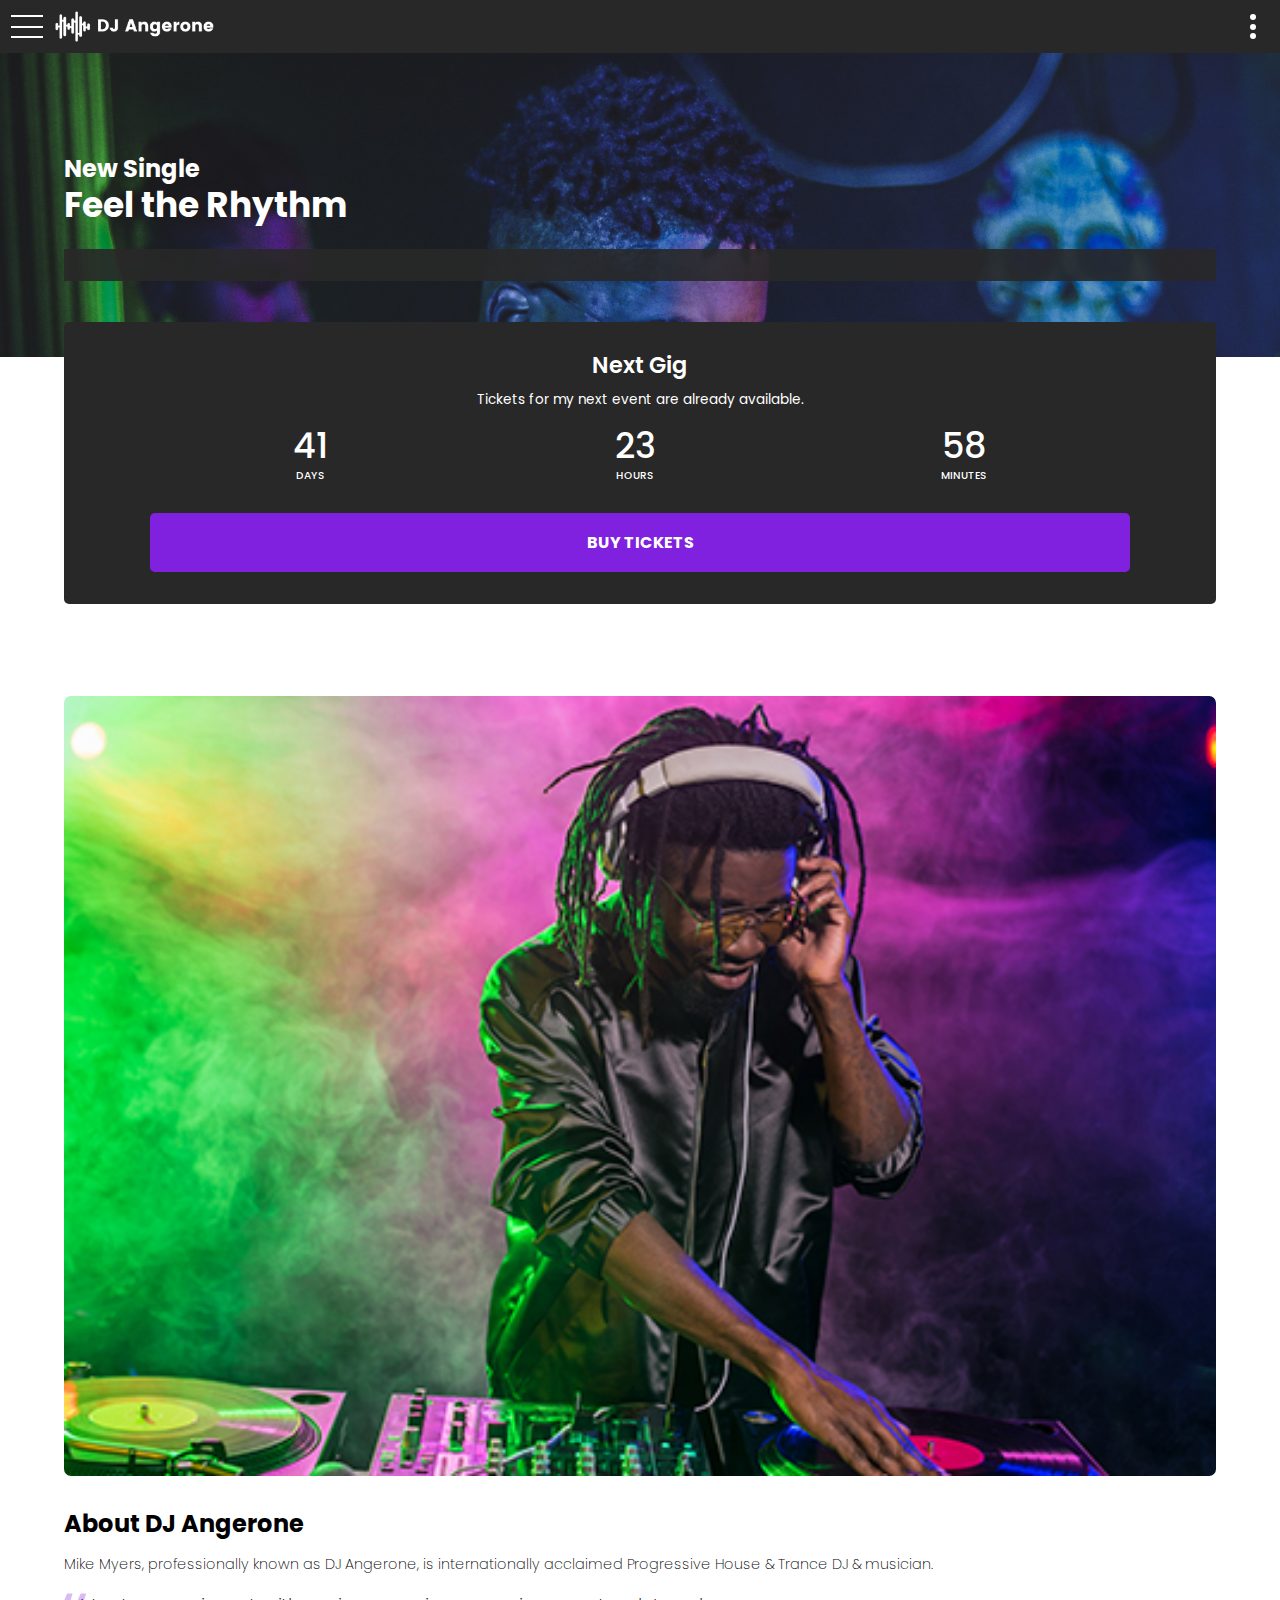
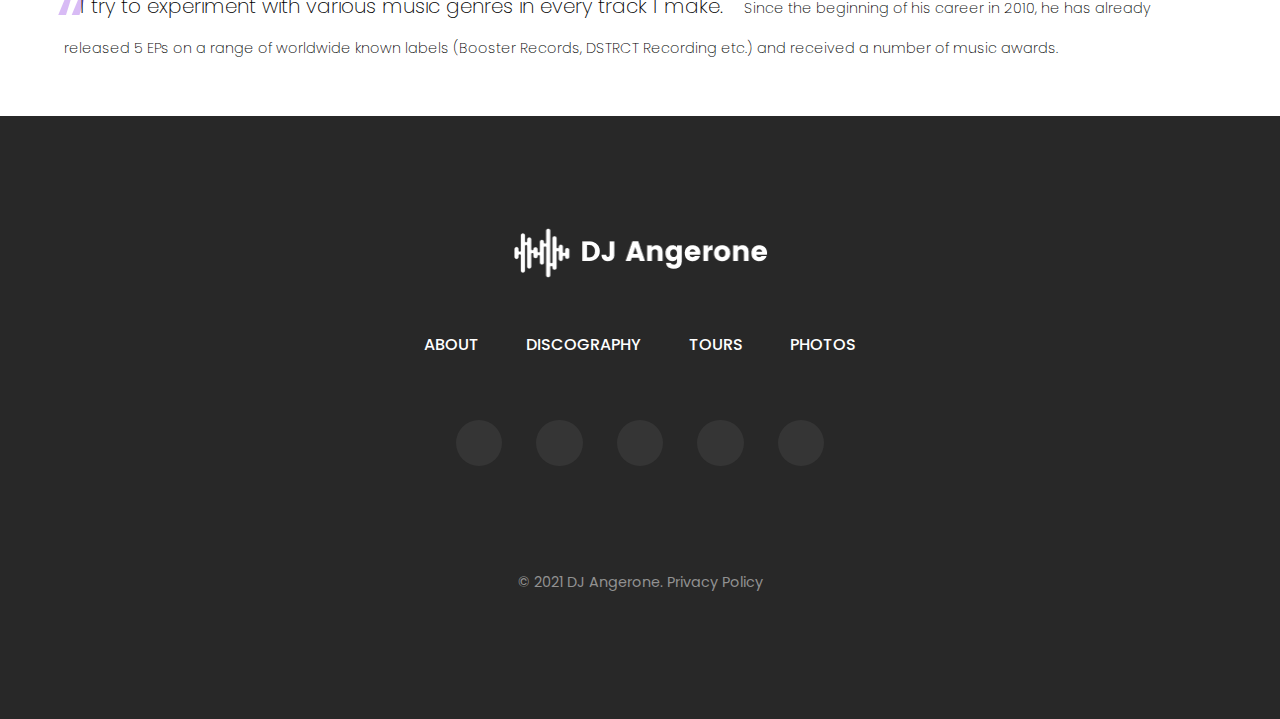
==== index.html @ fdb03f28 "index/_about-dj.scss mobile done" ====
<!DOCTYPE html>
<html lang="en">
    <head>
        <meta charset="UTF-8" />
        <meta http-equiv="X-UA-Compatible" content="IE=edge" />
        <meta name="viewport" content="width=device-width, initial-scale=1.0" />
        <link href="public/css/main.min.css" type="text/css" rel="stylesheet" />
        <script src="https://kit.fontawesome.com/278099ab94.js" crossorigin="anonymous"></script>
        <title>DJproject</title>
    </head>
    <body>
        <header class="header">
            <nav class="header__top-bar">
                <div class="header__top-bar__burger-menu">
                    <div class="header__top-bar__burger-menu__line"></div>
                    <div class="header__top-bar__burger-menu__line"></div>
                    <div class="header__top-bar__burger-menu__line"></div>
                </div>

                <img
                    class="header__top-bar__dj-angerone-logo"
                    src="public/img/logo.png"
                    alt="DJ Angerone logo"
                />

                <div class="header__top-bar__more-menu">
                    <div class="header__top-bar__more-menu__point"></div>
                    <div class="header__top-bar__more-menu__point"></div>
                    <div class="header__top-bar__more-menu__point"></div>
                </div>
            </nav>

            <section class="header__new-single">
                <div class="header__new-single__contents">
                    <h1 class="header__new-single__contents__heading">new single</h1>
                    <h2 class="header__new-single__contents__song-title">
                    <strong>Feel the Rhythm</strong>
                    </h2>
                    <div class="header__new-single__contents__audio-player"></div>
                </div>
            </section>
        </header>

        <main>
            <section class="next-gig">
                <div class="next-gig__dark-pannel">
                    <div class="next-gig__dark-pannel__contents">
                        <h2 class="next-gig__dark-pannel__contents__heading">
                            <strong>next gig</strong>
                        </h2>

                        <p class="next-gig__dark-pannel__contents__availability">
                            Tickets for my next event are already available.
                        </p>
    
                        <time class="next-gig__dark-pannel__contents__time" datetime="2022-01-07T20:00:00">
                            <div class="next-gig__dark-pannel__contents__time__element">
                                <output>41</output>
                                <p>days</p>
                            </div>
                            <div class="next-gig__dark-pannel__contents__time__element">
                                <output>23</output>
                                <p>hours</p>
                            </div>
                            <div class="next-gig__dark-pannel__contents__time__element">
                                <output>58</output>
                                <p>minutes</p>
                            </div>
                        </time>
    
                        <a class="next-gig__dark-pannel__contents__button" href="#">
                            <p>buy tickets</p>
                        </a>
                    </div>
                </div>
            </section>

            <section class="about-dj">
                <figure class="about-dj__figure">
                    <img src="public/img/home-dj.jpg" alt="DJ Angerone during a live set" />
                </figure>
                <div class="about-dj__text-content">
                    <h2 class="about-dj__text-content__heading">About DJ Angerone</h2>
                    <p class="about-dj__text-content__about">
                        Mike Myers, professionally known as DJ Angerone, is internationally
                        acclaimed Progressive House & Trance DJ & musician.
                        <q class="about-dj__text-content__about__dj-quote">
                            I try to experiment with various music genres in every track I make.
                        </q>
                        Since the beginning of his career in 2010, he has already released 5 EPs on
                        a range of worldwide known labels (Booster Records, DSTRCT Recording etc.)
                        and received a number of music awards.
                    </p>
                </div>
            </section>

            <section class="latest-releases">
                <header class="latest-releases__view-discography">
                    <h2 class="latest-releases__view-discography__heading">
                        Listen to the latest Releases by DJ Angerone
                    </h2>
                    <a class="latest-releases__view-discography__button" href="#"
                        ><p>view discography</p></a
                    >
                </header>

                <h2 class="latest-releases__heading">latest releases</h2>
                <p class="latest-releases__info">
                    Here are the most recent singles, EPs, and other releases that DJ Angerone has
                    worked on. You can stream and buy them on our website and a variety of digital
                    stores.
                </p>

                <ul class="lastest-releases__list">
                    <li class="lastest-releases__list__release">
                        <img
                            class="lastest-releases__list__release__cover"
                            src="public/img/dicography-album-cover-1.jpg"
                            alt="Intense cover"
                        />
                        <h3 class="lastest-releases__list__release__title">intense</h3>
                        <p class="lastest-releases__list__release__year">2019</p>
                    </li>
                    <li class="lastest-releases__list__release">
                        <img
                            class="lastest-releases__list__release__cover"
                            src="public/img/dicography-album-cover-2.jpg"
                            alt="My space cover"
                        />
                        <h3 class="lastest-releases__list__release__title">My Space</h3>
                        <p class="lastest-releases__list__release__year">2019</p>
                    </li>
                    <li class="lastest-releases__list__release">
                        <img
                            class="lastest-releases__list__release__cover"
                            src="public/img/dicography-album-cover-3.jpg"
                            alt="Trance year mix cover"
                        />
                        <h3 class="lastest-releases__list__release__title">Trance Year Mix</h3>
                        <p class="lastest-releases__list__release__year">2018</p>
                    </li>
                </ul>
            </section>

            <section class="join-fanbase">
                <figure class="join-fanbase__figure">
                    <img class="join-fanbase__figure__element" src="" alt="" />
                    <img class="join-fanbase__figure__element" src="" alt="" />
                    <img class="join-fanbase__figure__element" src="" alt="" />
                    <img class="join-fanbase__figure__element" src="" alt="" />
                    <img class="join-fanbase__figure__element" src="" alt="" />
                    <img class="join-fanbase__figure__element" src="" alt="" />
                </figure>
                <h2 class="join-fanbase__heading">Join the Fanbase</h2>
                <p class="join-fanbase__info">
                    Take your chance to join DJ Angerone's fan club to receive exclusive tracks,
                    free downloads, and other great offers.
                </p>

                <section class="join-fanbase__why-join">
                    <i class="icon"></i>
                    <h3 class="join-fanbase__why-join__heading"></h3>
                    <p class="join-fanbase__why-join__info"></p>
                </section>

                <section class="join-fanbase__why-join">
                    <i class="icon"></i>
                    <h3 class="join-fanbase__why-join__heading"></h3>
                    <p class="join-fanbase__why-join__info"></p>
                </section>

                <section class="join-fanbase__why-join">
                    <i class="icon"></i>
                    <h3 class="join-fanbase__why-join__heading"></h3>
                    <p class="join-fanbase__why-join__info"></p>
                </section>
            </section>

            <section class="tour-schedule">
                <h2 class="tour-schedule__heading">tour schedule</h2>
                <div class="tour-schedule__schedule">
                    <header class="tour-schedule__schedule__header">
                        <ul class="tour-schedule__schedule__header__months">
                            <li class="tour-schedule__schedule__header__months__month">march</li>
                            <li class="tour-schedule__schedule__header__months__month">april</li>
                            <li class="tour-schedule__schedule__header__months__month">may</li>
                        </ul>
                    </header>

                    <div>
                        <article class="tour-schedule__event">
                            <p class="tour-schedule__event__date">
                                <strong>march 13, 2021</strong>
                            </p>
                            <h3 class="tour-schedule__event__place">
                                encore beach club, las vegas
                            </h3>
                            <a href="" class="tour-schedule__event__buy"> buy tickets >> </a>
                        </article>

                        <article class="tour-schedule__event">
                            <p class="tour-schedule__event__date">
                                <strong>march 21, 2019</strong>
                            </p>
                            <h3 class="tour-schedule__event__place">
                                soundscape weekender festival, coventry
                            </h3>
                            <a href="" class="tour-schedule__event__buy"> buy tickets >> </a>
                        </article>

                        <article class="tour-schedule__event">
                            <p class="tour-schedule__event__date">
                                <strong>march 25, 2019</strong>
                            </p>
                            <h3 class="tour-schedule__event__place">
                                barcelona beach festival barcelona
                            </h3>
                            <a href="" class="tour-schedule__event__buy"> buy tickets >> </a>
                        </article>

                        <article class="tour-schedule__event">
                            <p class="tour-schedule__event__date">
                                <strong>march 29, 2019</strong>
                            </p>
                            <h3 class="tour-schedule__event__place">barclaycard arena hamburg</h3>
                            <a href="" class="tour-schedule__event__buy"> buy tickets >></a>
                        </article>
                    </div>
                </div>
            </section>

            <section class="partners-sponsors">
                <h2 class="partners-sponsors__heading">partners & sponsors</h2>

                <ul class="partners-sponsors__partners-list">
                    <li class="partners-sponsors__partners-list__partner"></li>
                    <li class="partners-sponsors__partners-list__partner"></li>
                    <li class="partners-sponsors__partners-list__partner"></li>
                    <li class="partners-sponsors__partners-list__partner"></li>
                </ul>

                <ul class="partners-sponsors__slider">
                    <li class="partners-sponsors__slider__element"></li>
                    <li class="partners-sponsors__slider__element"></li>
                    <li class="partners-sponsors__slider__element"></li>
                    <li class="partners-sponsors__slider__element"></li>
                </ul>
            </section>

            <section class="tickets-desk">
                <h2 class="tickets-desk__heading">tickets</h2>

                <ul class="tickets-desk__tickets-list">
                    <li class="tickets-desk__tickets-list__ticket">
                        <h3 class="tickets-desk__tickets-list__ticket__heading"></h3>
                        <p class="tickets-desk__tickets-list__ticket__price">
                            <strong>50</strong>
                        </p>

                        <ul class="tickets-desk__tickets-list__ticket__details">
                            <li class="tickets-desk__tickets-list__ticket__details__detail">
                                1 event
                            </li>
                            <li class="tickets-desk__tickets-list__ticket__details__detail">
                                basic access
                            </li>
                            <li class="tickets-desk__tickets-list__ticket__details__detail">
                                club events only
                            </li>
                            <li class="tickets-desk__tickets-list__ticket__details__detail">
                                free snacks
                            </li>
                        </ul>

                        <a class="tickets-desk__tickets-list__ticket__buy-button">
                            <p>buy now</p>
                        </a>
                    </li>

                    <li class="tickets-desk__tickets-list__ticket">
                        <h3 class="tickets-desk__tickets-list__ticket__heading"></h3>
                        <p class="tickets-desk__tickets-list__ticket__price">
                            <strong>50</strong>
                        </p>

                        <ul class="tickets-desk__tickets-list__ticket__details">
                            <li class="tickets-desk__tickets-list__ticket__details__detail">
                                1 event
                            </li>
                            <li class="tickets-desk__tickets-list__ticket__details__detail">
                                basic access
                            </li>
                            <li class="tickets-desk__tickets-list__ticket__details__detail">
                                club events only
                            </li>
                            <li class="tickets-desk__tickets-list__ticket__details__detail">
                                free snacks
                            </li>
                        </ul>

                        <a class="tickets-desk__tickets-list__ticket__buy-button">
                            <p>buy now</p>
                        </a>
                    </li>

                    <li class="tickets-desk__tickets-list__ticket">
                        <h3 class="tickets-desk__tickets-list__ticket__heading"></h3>
                        <p class="tickets-desk__tickets-list__ticket__price">
                            <strong>50</strong>
                        </p>

                        <ul class="tickets-desk__tickets-list__ticket__details">
                            <li class="tickets-desk__tickets-list__ticket__details__detail">
                                1 event
                            </li>
                            <li class="tickets-desk__tickets-list__ticket__details__detail">
                                basic access
                            </li>
                            <li class="tickets-desk__tickets-list__ticket__details__detail">
                                club events only
                            </li>
                            <li class="tickets-desk__tickets-list__ticket__details__detail">
                                free snacks
                            </li>
                        </ul>

                        <a class="tickets-desk__tickets-list__ticket__buy-button">
                            <p>buy now</p>
                        </a>
                    </li>
                </ul>

                <ul class="tickets-desk__slider">
                    <li class="tickets-desk__slider__element"></li>
                    <li class="tickets-desk__slider__element"></li>
                    <li class="tickets-desk__slider__element"></li>
                    <li class="tickets-desk__slider__element"></li>
                </ul>

                <div class="tickets-desk__gallery">
                    <img class="tickets-desk__gallery__img" src="" alt="">
                    <img class="tickets-desk__gallery__img" src="" alt="">
                    <img class="tickets-desk__gallery__img" src="" alt="">
                    <img class="tickets-desk__gallery__img" src="" alt="">
                    <img class="tickets-desk__gallery__img" src="" alt="">
                </div>
            </section>
        </main>

        <footer class="footer">
                <img
                    class="footer__dj-angerone-logo"
                    src="public/img/logo.png"
                    alt="DJ Angerone logo"
                />

                <nav class="footer__navlinks">
                    <ul class="footer__navlinks__links-list">
                        <li class="footer__navlinks__links-list__element">
                            <a class="footer__navlinks__links-list__element__link" href="#">about</a>
                        </li>
                        <li class="footer__navlinks__links-list__element">
                            <a class="footer__navlinks__links-list__element__link" href="#">discography</a>
                        </li>
                        <li class="footer__navlinks__links-list__element">
                            <a class="footer__navlinks__links-list__element__link" href="#">tours</a>
                        </li>
                        <li class="footer__navlinks__links-list__element">
                            <a class="footer__navlinks__links-list__element__link" href="#">photos</a>
                        </li>
                    </ul>
                </nav>

                <ul class="footer__social-networks">
                    <li class="footer__social-networks__button">
                        <a class="footer__social-networks__button__link" href="#">
                            <i class="fab fa-facebook-f"></i>
                        </a>
                    </li>
                    <li class="footer__social-networks__button">
                        <a class="footer__social-networks__button__link" href="#">
                            <i class="fab fa-instagram"></i>
                        </a>
                    </li>
                    <li class="footer__social-networks__button">
                        <a class="footer__social-networks__button__link" href="#">
                            <i class="fab fa-twitter"></i>
                        </a>
                    </li>
                    <li class="footer__social-networks__button">
                        <a class="footer__social-networks__button__link" href="#">
                            <i class="fab fa-youtube"></i>
                        </a>
                    </li>
                    <li class="footer__social-networks__button">
                        <a class="footer__social-networks__button__link" href="#">
                            <i class="fab fa-pinterest-p"></i>
                        </a>
                    </li>
                </ul>

                <p class="footer__attribution">© 2021 DJ Angerone. Privacy Policy</p>
        </footer>
    </body>
</html>
---- public/css/main.min.css ----
@import url("https://fonts.googleapis.com/css2?family=Poppins:wght@100;200;300;400;500;600;700;800;900&display=swap");html,body,div,span,applet,object,iframe,h1,h2,h3,h4,h5,h6,p,blockquote,pre,a,abbr,acronym,address,big,cite,code,del,dfn,em,img,ins,kbd,q,s,samp,small,strike,strong,sub,sup,tt,var,b,u,i,center,dl,dt,dd,ol,ul,li,fieldset,form,label,legend,table,caption,tbody,tfoot,thead,tr,th,td,article,aside,canvas,details,embed,figure,figcaption,footer,header,hgroup,menu,nav,output,ruby,section,summary,time,mark,audio,video{margin:0;padding:0;border:0;font-size:100%;font:inherit;vertical-align:baseline}article,aside,details,figcaption,figure,footer,header,hgroup,menu,nav,section{display:block}body{line-height:1}ol,ul{list-style:none}blockquote,q{quotes:none}blockquote:before,blockquote:after,q:before,q:after{content:'';content:none}table{border-collapse:collapse;border-spacing:0}a{text-decoration:none}a:visited,a:active{color:black}time,a{display:inline-block}html{font-size:16px}html body{font-family:"Poppins",sans-serif}.hidden{position:absolute !important;top:-9999px !important;left:-9999px !important}.header__top-bar{background-color:#282828;display:-webkit-box;display:-ms-flexbox;display:flex;padding:0.7rem 1.5rem 0.7rem 0.7rem}.header__top-bar__burger-menu{width:2rem;display:-webkit-box;display:-ms-flexbox;display:flex;-webkit-box-orient:vertical;-webkit-box-direction:normal;-ms-flex-direction:column;flex-direction:column}.header__top-bar__burger-menu__line{background-color:#fff;height:2px;margin:auto 0}.header__top-bar__dj-angerone-logo{width:10rem;margin-left:0.7rem}.header__top-bar__more-menu{display:-webkit-box;display:-ms-flexbox;display:flex;-webkit-box-orient:vertical;-webkit-box-direction:normal;-ms-flex-direction:column;flex-direction:column;-webkit-box-pack:space-evenly;-ms-flex-pack:space-evenly;justify-content:space-evenly;margin-left:auto}.header__top-bar__more-menu__point{border-radius:50%;background-color:#fff;width:0.37rem;height:0.37rem}.footer{background-color:#282828;display:-webkit-box;display:-ms-flexbox;display:flex;-webkit-box-orient:vertical;-webkit-box-direction:normal;-ms-flex-direction:column;flex-direction:column;padding:4rem 0}.footer__dj-angerone-logo{margin:0 auto;width:16rem;padding-bottom:1.8rem}.footer__navlinks{margin:0 auto;padding-bottom:1.6rem}.footer__navlinks__links-list__element{text-align:center;text-transform:uppercase;font-weight:500;padding-bottom:1.1rem}.footer__navlinks__links-list__element__link{color:#fff}.footer__navlinks__links-list__element__link:visited,.footer__navlinks__links-list__element__link:active{color:#fff}.footer__social-networks{display:-webkit-box;display:-ms-flexbox;display:flex;width:18rem;-webkit-box-pack:justify;-ms-flex-pack:justify;justify-content:space-between;margin:0 auto;padding-bottom:2.8rem}.footer__social-networks__button__link{height:1.5rem;width:1.5rem;border-radius:50%;background-color:#353535;padding:0.7rem;display:-webkit-box;display:-ms-flexbox;display:flex}.footer__social-networks__button__link .fab{margin:auto;font-size:1.35rem;color:#fff}.footer__attribution{margin:0 auto;color:#919191;font-size:0.9rem}@media all and (min-width: 768px){.footer__dj-angerone-logo{padding-bottom:2.3rem}.footer__navlinks__links-list{display:-webkit-box;display:-ms-flexbox;display:flex;-webkit-box-pack:justify;-ms-flex-pack:justify;justify-content:space-between;width:27rem}.footer__navlinks__links-list__element{padding-bottom:0.7rem}.footer__social-networks{width:20rem}}@media all and (min-width: 1024px){.footer{padding:7rem 0 8.1rem 0}.footer__dj-angerone-logo{padding-bottom:3.7rem}.footer__navlinks{padding-bottom:3.5rem}.footer__social-networks{padding-bottom:6.8rem;width:23rem}}.header__new-single{background-image:url("../img/homapage-banner-img.jpg");background-size:cover;height:19rem;display:-webkit-box;display:-ms-flexbox;display:flex;-webkit-box-orient:vertical;-webkit-box-direction:normal;-ms-flex-direction:column;flex-direction:column}.header__new-single__contents{margin:auto;display:-webkit-box;display:-ms-flexbox;display:flex;-webkit-box-orient:vertical;-webkit-box-direction:normal;-ms-flex-direction:column;flex-direction:column;width:90%;height:50%}.header__new-single__contents__heading,.header__new-single__contents__song-title{color:#fff}.header__new-single__contents__heading{text-transform:capitalize;font-size:1.5rem;font-weight:700;padding-top:1.75rem}.header__new-single__contents__song-title{font-size:2.15rem;font-weight:700;line-height:2.6rem;padding-top:0.25rem}.header__new-single__contents__audio-player{width:100%;height:2rem;background-color:#282828;opacity:0.9;margin-top:auto}.next-gig{display:-webkit-box;display:-ms-flexbox;display:flex}.next-gig__dark-pannel{margin:auto;background-color:#282828;width:90%;border-radius:5px;position:relative;top:-2.2rem;padding:2rem 0}.next-gig__dark-pannel__contents{margin:auto;width:85%;color:#fff;text-align:center}.next-gig__dark-pannel__contents__heading{font-size:1.4rem;font-weight:600;text-transform:capitalize;padding-bottom:0.75rem}.next-gig__dark-pannel__contents__availability{font-size:0.85rem;line-height:1.5rem;padding-bottom:0.95rem}.next-gig__dark-pannel__contents__time{display:-webkit-box;display:-ms-flexbox;display:flex;-ms-flex-pack:distribute;justify-content:space-around;padding-bottom:2rem}.next-gig__dark-pannel__contents__time__element{font-weight:500}.next-gig__dark-pannel__contents__time__element output{font-size:2.2rem}.next-gig__dark-pannel__contents__time__element p{text-transform:uppercase;font-size:0.65rem;padding-top:0.5rem}.next-gig__dark-pannel__contents__button{background-color:#8121e0;border-radius:5px;width:100%;height:3.7rem;display:-webkit-box;display:-ms-flexbox;display:flex}.next-gig__dark-pannel__contents__button p{margin:auto;font-weight:700;color:#fff;text-transform:uppercase}.about-dj{display:-webkit-box;display:-ms-flexbox;display:flex;-ms-flex-wrap:wrap;flex-wrap:wrap;padding:3.5rem 0}.about-dj__figure,.about-dj__text-content{margin:auto;width:90%}.about-dj__figure img{height:100%;width:100%;border-radius:7px}.about-dj__text-content__heading{font-size:1.5rem;font-weight:700;padding:2.1rem 0 1rem 0}.about-dj__text-content__about{font-size:0.9rem;font-weight:200;line-height:1.5rem}.about-dj__text-content__about__dj-quote{display:inline-block;padding:1rem;font-size:1.25rem;position:relative;line-height:1.75rem}.about-dj__text-content__about__dj-quote::before{position:absolute;content:'"';color:#8121e0;opacity:0.3;font-size:7rem;font-weight:300;top:-1.55rem;left:0.47rem;-webkit-transform:rotate(180deg) skewX(160deg);transform:rotate(180deg) skewX(160deg);z-index:-1}.latest-releases,.join-fanbase,.tour-schedule,.tickets-desk,.partners-sponsors{display:none}.globalMain{margin:0px auto;width:1441px;border:5px solid blue}.globalMain .main__sectDJ{margin:20px auto;width:65%;display:-ms-grid;display:grid;-ms-grid-columns:(1fr)[2];grid-template-columns:repeat(2, 1fr);-webkit-column-gap:55px;column-gap:55px}.globalMain .main__sectDJ__div{width:100%}.globalMain .main__sectDJ .about__h1{font-weight:bolder;font-size:20px;padding-bottom:20px}.globalMain .main__sectDJ__TextSignaturButton{text-align:left}.globalMain .main__sectDJ__TextSignaturButton__hr{width:118px}.globalMain .main__sectDJ__TextSignaturButton__list-reseausociaux,.globalMain .main__sectDJ__TextSignaturButton__list-mailgsm{display:inline-block;padding-right:20px;padding-top:20px}.globalMain .main__sectDJ__TextSignaturButton__list-reseausociaux{display:inline-block;padding-right:30px;padding-top:20px;padding-bottom:20px}.globalMain .main__sectDJ__TextSignaturButton__paragraph{padding-bottom:20px;color:#444444;text-align:justify}.globalMain .main__sectDJ__TextSignaturButton__FigSignature{text-align:right;padding:20px}.globalMain .main__sectDJ__TextSignaturButton__GetInTouch{width:130px;height:50px;text-align:center;background-color:#8121e0;border-radius:5px}.globalMain .main__sectDJ__TextSignaturButton__GetInTouch p{padding-top:18px;font-size:15px;color:white;font-weight:bold}.globalMain .main__DiscoverMusic{margin:0px auto;border:5px solid greenyellow;height:500px}.globalMain .main__DiscoverMusic .main__containerGrid{display:-ms-grid;display:grid;-ms-grid-columns:(1fr)[3];grid-template-columns:repeat(3, 1fr);-webkit-column-gap:20px;column-gap:20px}.globalMain .main__DiscoverMusic__containerGrid__allDiv{width:50%;border:red;background-color:red}body .gallery{padding:55px 0;display:-ms-grid;display:grid;-ms-grid-columns:1fr;grid-template-columns:1fr;-ms-grid-rows:(1fr)[12];grid-template-rows:repeat(12, 1fr);gap:30px}body .gallery-element{width:100%;aspect-ratio:1/1;-o-object-fit:cover;object-fit:cover}@media (min-width: 768px) and (max-width: 1024px){body .gallery{padding:80px 0;-ms-grid-columns:(1fr)[3];grid-template-columns:repeat(3, 1fr);-ms-grid-rows:(1fr)[4];grid-template-rows:repeat(4, 1fr)}}@media (min-width: 1025px){body .gallery{padding:150px 0;-ms-grid-columns:(1fr)[4];grid-template-columns:repeat(4, 1fr);-ms-grid-rows:(1fr)[3];grid-template-rows:repeat(3, 1fr)}}body .discography__album__grid__container{padding:40px 0 45px;display:-ms-grid;display:grid;-ms-grid-columns:1fr;grid-template-columns:1fr;-ms-grid-rows:(1fr)[6];grid-template-rows:repeat(6, 1fr);row-gap:5px}body .discography__album__grid__container .discography__album__container{text-align:center;padding:15px}body .discography__album__grid__container .discography__album__cover{width:100%;aspect-ratio:1/1;-o-object-fit:cover;object-fit:cover}body .discography__album__grid__container .discography__album__heading{font-size:1.25em;margin:24px auto 1em}body .discography__album__grid__container .discography__album__release-year{color:#444;font-weight:200;letter-spacing:0.06em}@media (min-width: 768px) and (max-width: 1024px){body .discography__album__grid__container{padding:55px 25px 60px;-ms-grid-columns:(1fr)[2];grid-template-columns:repeat(2, 1fr);-ms-grid-rows:(1fr)[3];grid-template-rows:repeat(3, 1fr)}}@media (min-width: 1025px) and (max-width: 1270px){body .discography__album__grid__container{-ms-grid-columns:(1fr)[3];grid-template-columns:repeat(3, 1fr);-ms-grid-rows:(1fr)[2];grid-template-rows:repeat(2, 1fr)}}@media (min-width: 1270px){body .discography__album__grid__container{width:1270px;margin:auto;-ms-grid-columns:(1fr)[3];grid-template-columns:repeat(3, 1fr);-ms-grid-rows:(1fr)[2];grid-template-rows:repeat(2, 1fr)}}
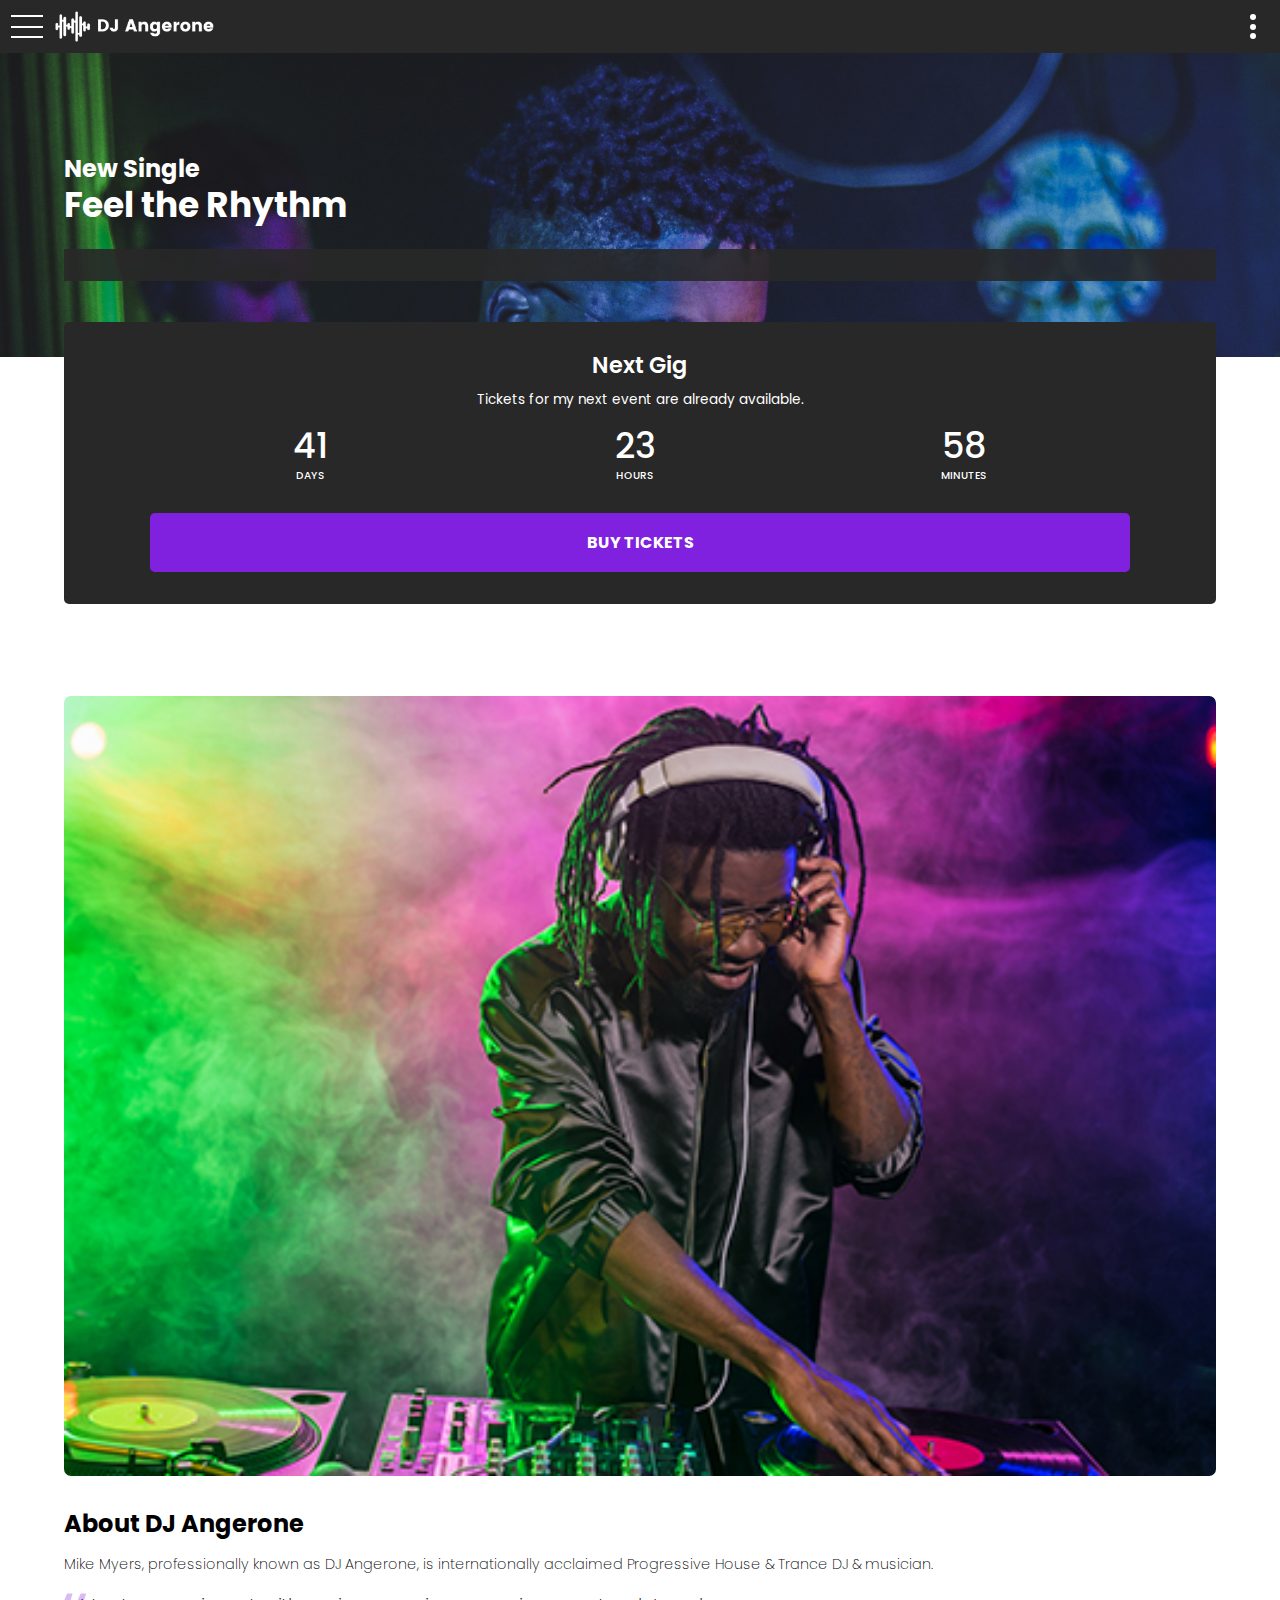
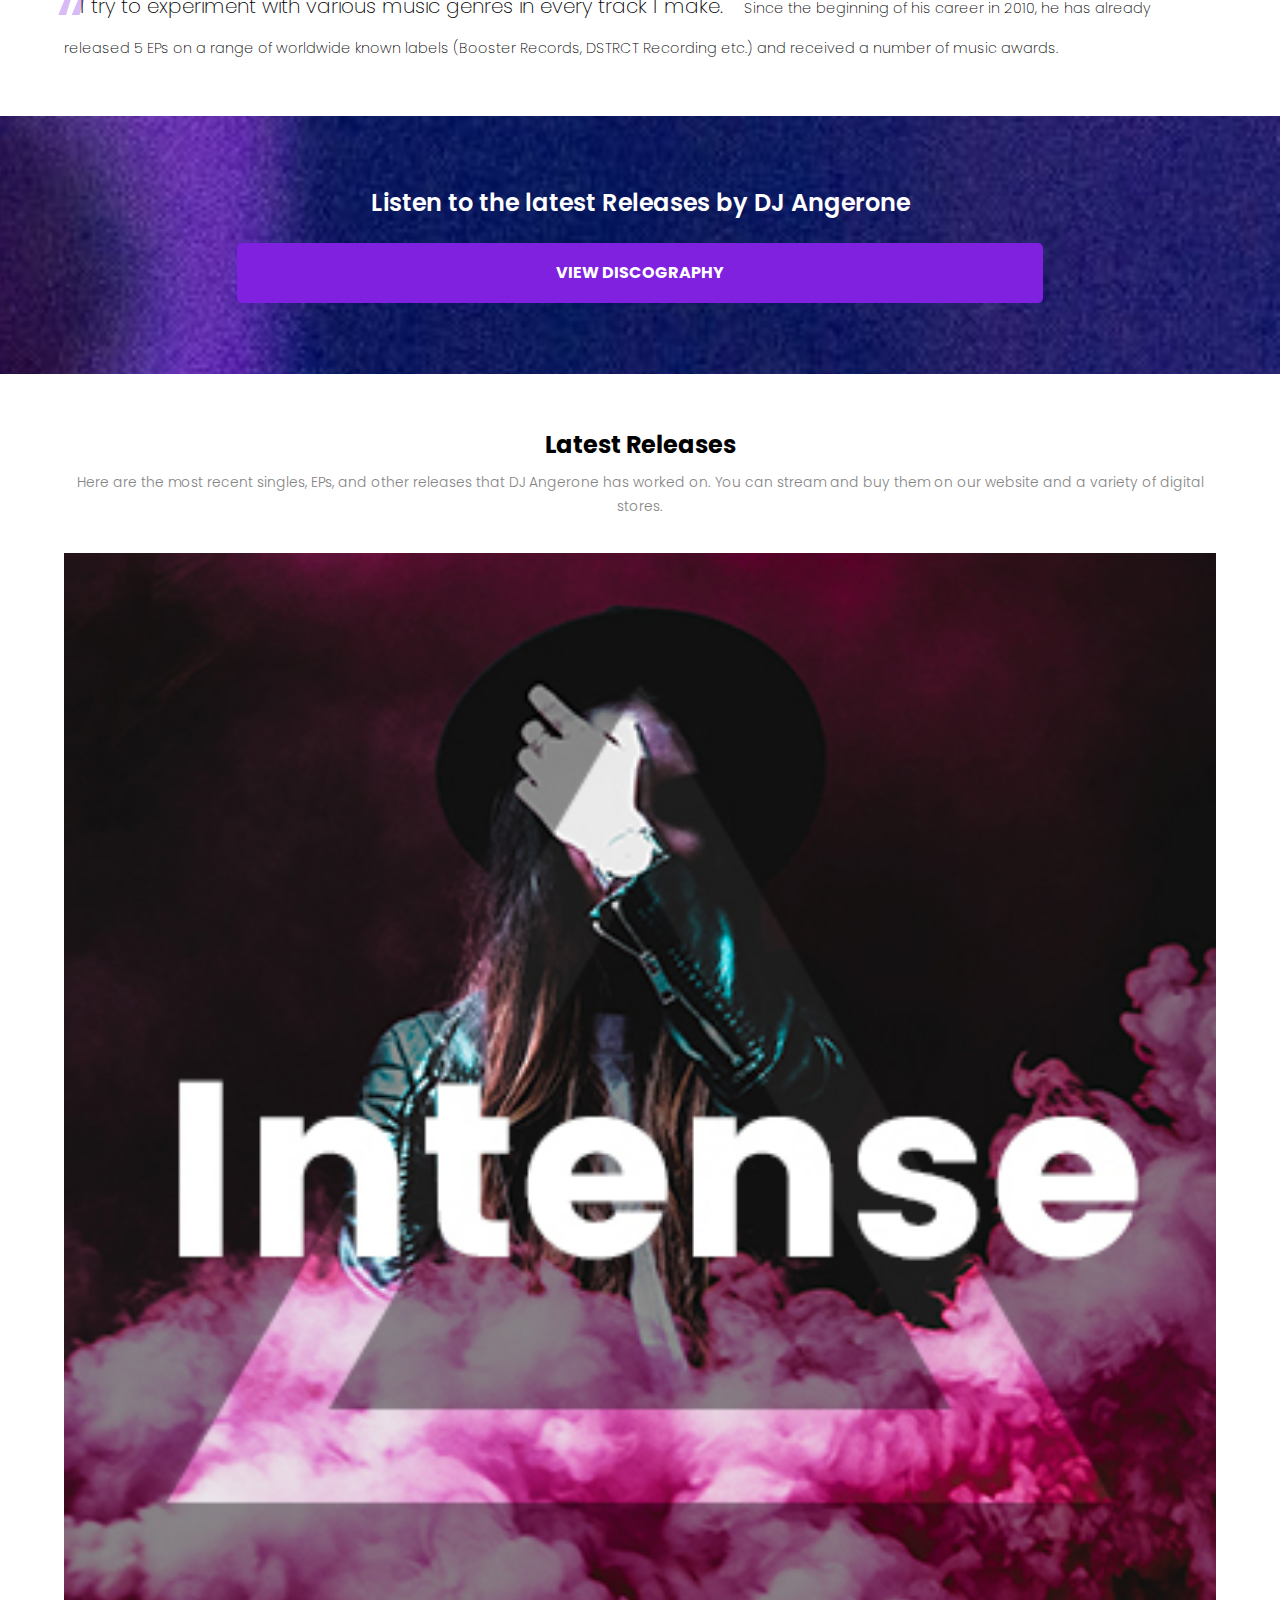
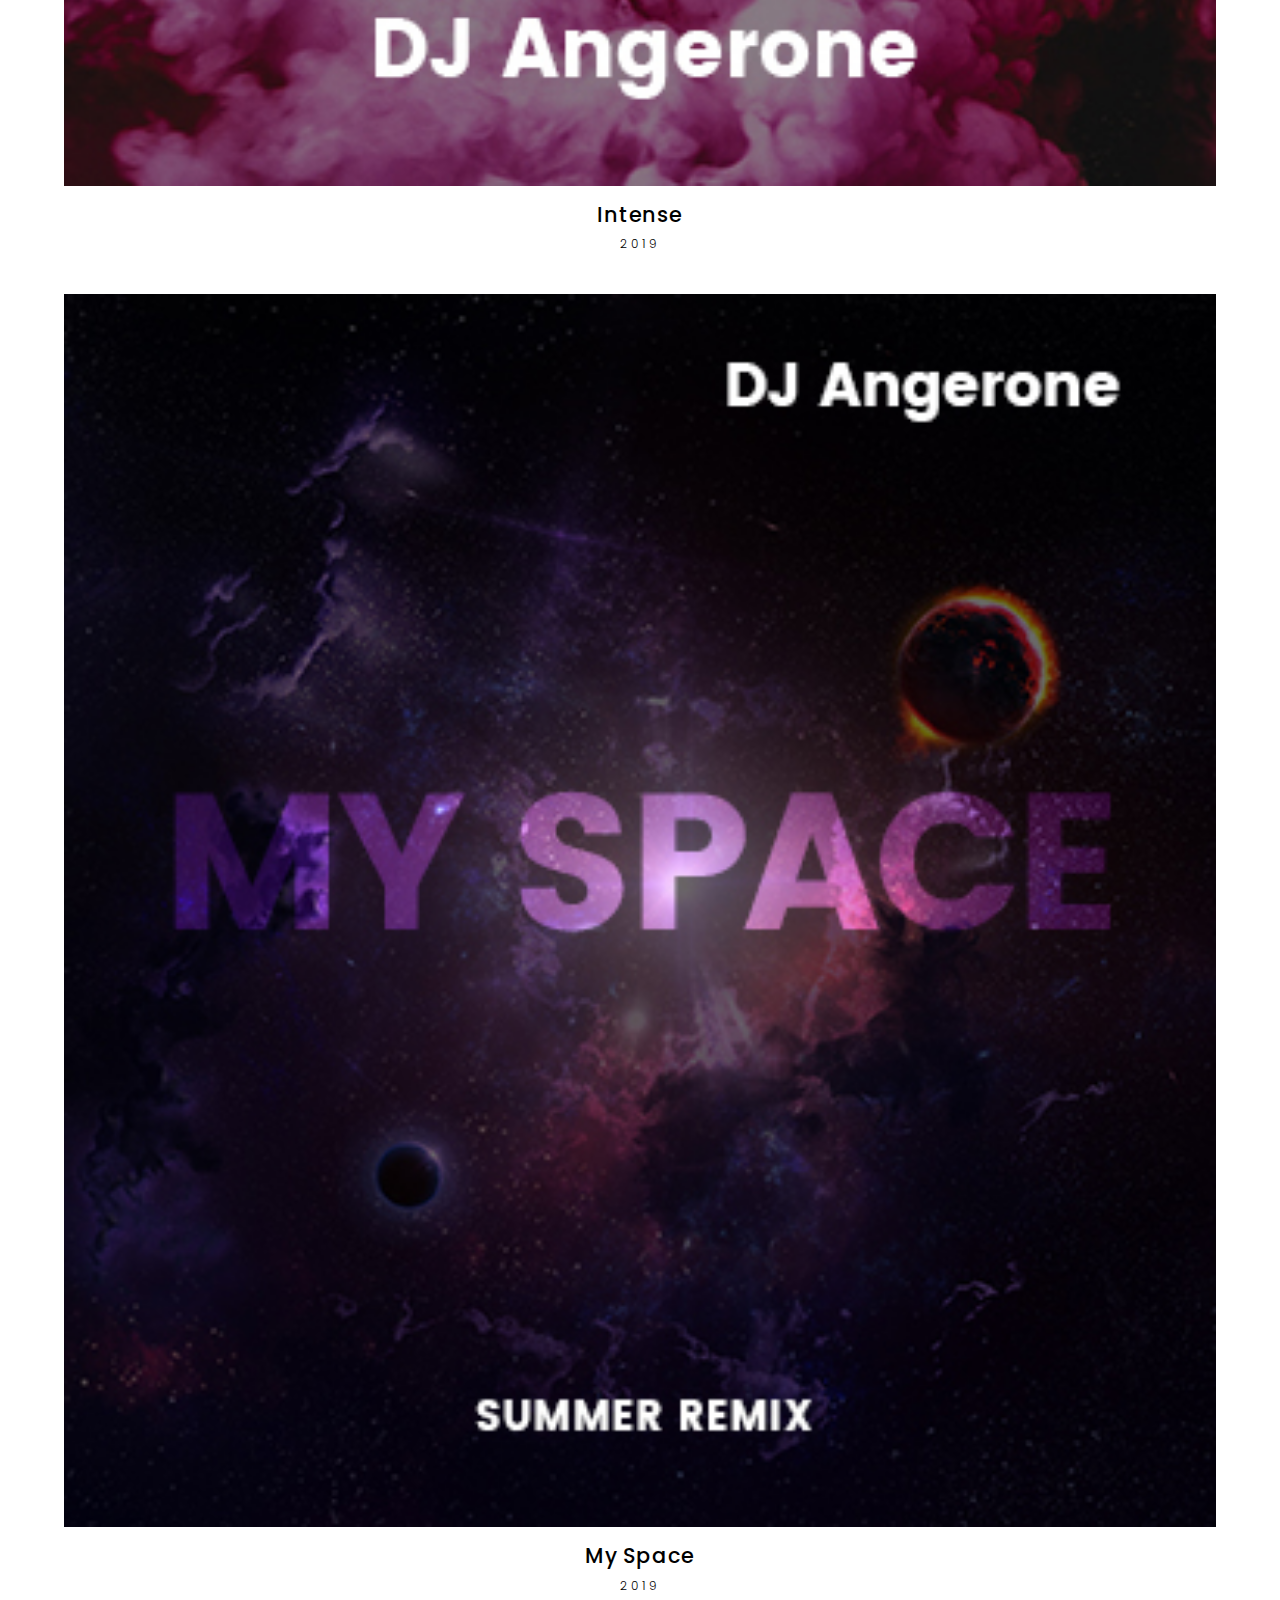
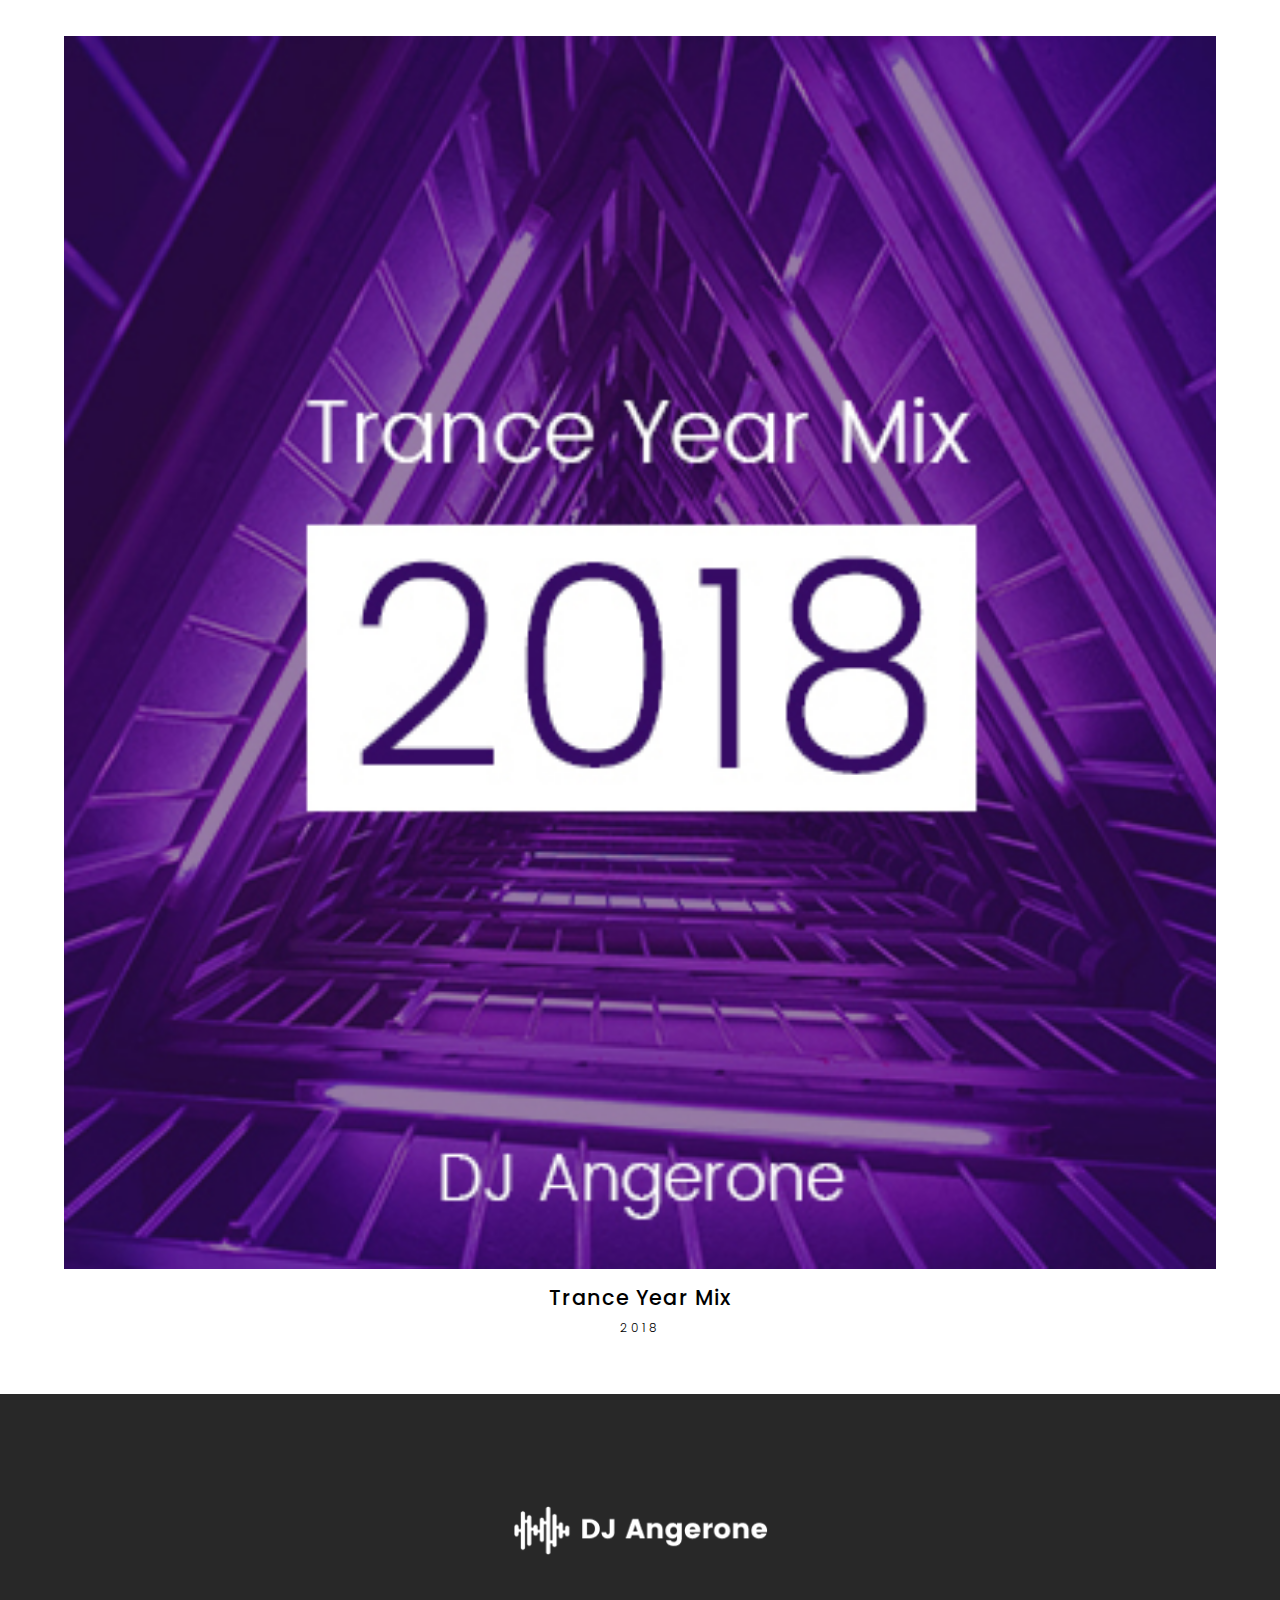
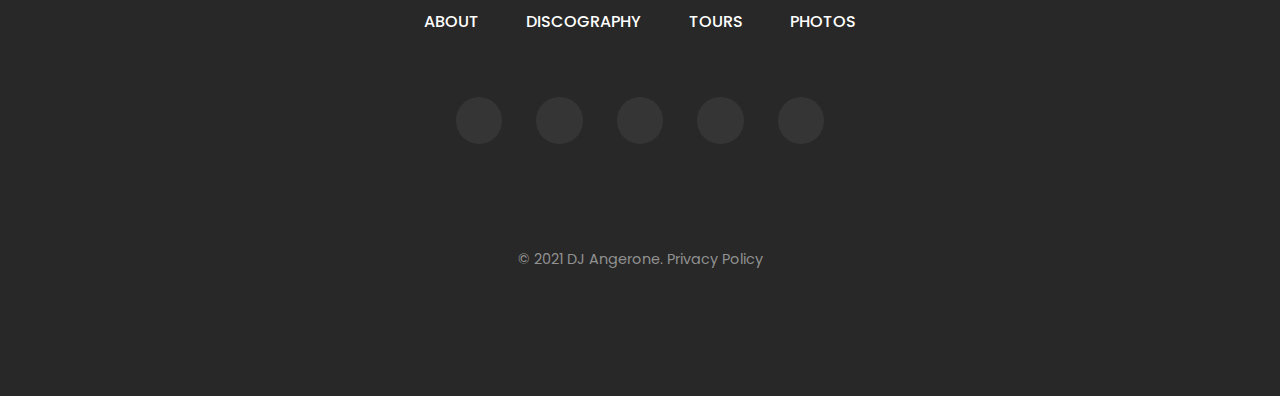
==== commit 18fc0f70: "_latest-releases.scss: mobile done" ====
--- a/index.html
+++ b/index.html
@@ -104,40 +104,42 @@
                     >
                 </header>
 
-                <h2 class="latest-releases__heading">latest releases</h2>
-                <p class="latest-releases__info">
-                    Here are the most recent singles, EPs, and other releases that DJ Angerone has
-                    worked on. You can stream and buy them on our website and a variety of digital
-                    stores.
-                </p>
-
-                <ul class="lastest-releases__list">
-                    <li class="lastest-releases__list__release">
+                <div class="latest-releases__text-content">
+                    <h2 class="latest-releases__text-content__heading">latest releases</h2>
+                    <p class="latest-releases__text-content__info">
+                        Here are the most recent singles, EPs, and other releases that DJ Angerone has
+                        worked on. You can stream and buy them on our website and a variety of digital
+                        stores.
+                    </p>
+                </div>
+
+                <ul class="latest-releases__list">
+                    <li class="latest-releases__list__release">
                         <img
-                            class="lastest-releases__list__release__cover"
+                            class="latest-releases__list__release__cover"
                             src="public/img/dicography-album-cover-1.jpg"
                             alt="Intense cover"
                         />
-                        <h3 class="lastest-releases__list__release__title">intense</h3>
-                        <p class="lastest-releases__list__release__year">2019</p>
-                    </li>
-                    <li class="lastest-releases__list__release">
+                        <h3 class="latest-releases__list__release__title">intense</h3>
+                        <p class="latest-releases__list__release__year">2019</p>
+                    </li>
+                    <li class="latest-releases__list__release">
                         <img
-                            class="lastest-releases__list__release__cover"
+                            class="latest-releases__list__release__cover"
                             src="public/img/dicography-album-cover-2.jpg"
                             alt="My space cover"
                         />
-                        <h3 class="lastest-releases__list__release__title">My Space</h3>
-                        <p class="lastest-releases__list__release__year">2019</p>
-                    </li>
-                    <li class="lastest-releases__list__release">
+                        <h3 class="latest-releases__list__release__title">my space</h3>
+                        <p class="latest-releases__list__release__year">2019</p>
+                    </li>
+                    <li class="latest-releases__list__release">
                         <img
-                            class="lastest-releases__list__release__cover"
+                            class="latest-releases__list__release__cover"
                             src="public/img/dicography-album-cover-3.jpg"
                             alt="Trance year mix cover"
                         />
-                        <h3 class="lastest-releases__list__release__title">Trance Year Mix</h3>
-                        <p class="lastest-releases__list__release__year">2018</p>
+                        <h3 class="latest-releases__list__release__title">trance year mix</h3>
+                        <p class="latest-releases__list__release__year">2018</p>
                     </li>
                 </ul>
             </section>
--- a/public/css/main.min.css
+++ b/public/css/main.min.css
@@ -1 +1 @@
-@import url("https://fonts.googleapis.com/css2?family=Poppins:wght@100;200;300;400;500;600;700;800;900&display=swap");html,body,div,span,applet,object,iframe,h1,h2,h3,h4,h5,h6,p,blockquote,pre,a,abbr,acronym,address,big,cite,code,del,dfn,em,img,ins,kbd,q,s,samp,small,strike,strong,sub,sup,tt,var,b,u,i,center,dl,dt,dd,ol,ul,li,fieldset,form,label,legend,table,caption,tbody,tfoot,thead,tr,th,td,article,aside,canvas,details,embed,figure,figcaption,footer,header,hgroup,menu,nav,output,ruby,section,summary,time,mark,audio,video{margin:0;padding:0;border:0;font-size:100%;font:inherit;vertical-align:baseline}article,aside,details,figcaption,figure,footer,header,hgroup,menu,nav,section{display:block}body{line-height:1}ol,ul{list-style:none}blockquote,q{quotes:none}blockquote:before,blockquote:after,q:before,q:after{content:'';content:none}table{border-collapse:collapse;border-spacing:0}a{text-decoration:none}a:visited,a:active{color:black}time,a{display:inline-block}html{font-size:16px}html body{font-family:"Poppins",sans-serif}.hidden{position:absolute !important;top:-9999px !important;left:-9999px !important}.header__top-bar{background-color:#282828;display:-webkit-box;display:-ms-flexbox;display:flex;padding:0.7rem 1.5rem 0.7rem 0.7rem}.header__top-bar__burger-menu{width:2rem;display:-webkit-box;display:-ms-flexbox;display:flex;-webkit-box-orient:vertical;-webkit-box-direction:normal;-ms-flex-direction:column;flex-direction:column}.header__top-bar__burger-menu__line{background-color:#fff;height:2px;margin:auto 0}.header__top-bar__dj-angerone-logo{width:10rem;margin-left:0.7rem}.header__top-bar__more-menu{display:-webkit-box;display:-ms-flexbox;display:flex;-webkit-box-orient:vertical;-webkit-box-direction:normal;-ms-flex-direction:column;flex-direction:column;-webkit-box-pack:space-evenly;-ms-flex-pack:space-evenly;justify-content:space-evenly;margin-left:auto}.header__top-bar__more-menu__point{border-radius:50%;background-color:#fff;width:0.37rem;height:0.37rem}.footer{background-color:#282828;display:-webkit-box;display:-ms-flexbox;display:flex;-webkit-box-orient:vertical;-webkit-box-direction:normal;-ms-flex-direction:column;flex-direction:column;padding:4rem 0}.footer__dj-angerone-logo{margin:0 auto;width:16rem;padding-bottom:1.8rem}.footer__navlinks{margin:0 auto;padding-bottom:1.6rem}.footer__navlinks__links-list__element{text-align:center;text-transform:uppercase;font-weight:500;padding-bottom:1.1rem}.footer__navlinks__links-list__element__link{color:#fff}.footer__navlinks__links-list__element__link:visited,.footer__navlinks__links-list__element__link:active{color:#fff}.footer__social-networks{display:-webkit-box;display:-ms-flexbox;display:flex;width:18rem;-webkit-box-pack:justify;-ms-flex-pack:justify;justify-content:space-between;margin:0 auto;padding-bottom:2.8rem}.footer__social-networks__button__link{height:1.5rem;width:1.5rem;border-radius:50%;background-color:#353535;padding:0.7rem;display:-webkit-box;display:-ms-flexbox;display:flex}.footer__social-networks__button__link .fab{margin:auto;font-size:1.35rem;color:#fff}.footer__attribution{margin:0 auto;color:#919191;font-size:0.9rem}@media all and (min-width: 768px){.footer__dj-angerone-logo{padding-bottom:2.3rem}.footer__navlinks__links-list{display:-webkit-box;display:-ms-flexbox;display:flex;-webkit-box-pack:justify;-ms-flex-pack:justify;justify-content:space-between;width:27rem}.footer__navlinks__links-list__element{padding-bottom:0.7rem}.footer__social-networks{width:20rem}}@media all and (min-width: 1024px){.footer{padding:7rem 0 8.1rem 0}.footer__dj-angerone-logo{padding-bottom:3.7rem}.footer__navlinks{padding-bottom:3.5rem}.footer__social-networks{padding-bottom:6.8rem;width:23rem}}.header__new-single{background-image:url("../img/homapage-banner-img.jpg");background-size:cover;height:19rem;display:-webkit-box;display:-ms-flexbox;display:flex;-webkit-box-orient:vertical;-webkit-box-direction:normal;-ms-flex-direction:column;flex-direction:column}.header__new-single__contents{margin:auto;display:-webkit-box;display:-ms-flexbox;display:flex;-webkit-box-orient:vertical;-webkit-box-direction:normal;-ms-flex-direction:column;flex-direction:column;width:90%;height:50%}.header__new-single__contents__heading,.header__new-single__contents__song-title{color:#fff}.header__new-single__contents__heading{text-transform:capitalize;font-size:1.5rem;font-weight:700;padding-top:1.75rem}.header__new-single__contents__song-title{font-size:2.15rem;font-weight:700;line-height:2.6rem;padding-top:0.25rem}.header__new-single__contents__audio-player{width:100%;height:2rem;background-color:#282828;opacity:0.9;margin-top:auto}.next-gig{display:-webkit-box;display:-ms-flexbox;display:flex}.next-gig__dark-pannel{margin:auto;background-color:#282828;width:90%;border-radius:5px;position:relative;top:-2.2rem;padding:2rem 0}.next-gig__dark-pannel__contents{margin:auto;width:85%;color:#fff;text-align:center}.next-gig__dark-pannel__contents__heading{font-size:1.4rem;font-weight:600;text-transform:capitalize;padding-bottom:0.75rem}.next-gig__dark-pannel__contents__availability{font-size:0.85rem;line-height:1.5rem;padding-bottom:0.95rem}.next-gig__dark-pannel__contents__time{display:-webkit-box;display:-ms-flexbox;display:flex;-ms-flex-pack:distribute;justify-content:space-around;padding-bottom:2rem}.next-gig__dark-pannel__contents__time__element{font-weight:500}.next-gig__dark-pannel__contents__time__element output{font-size:2.2rem}.next-gig__dark-pannel__contents__time__element p{text-transform:uppercase;font-size:0.65rem;padding-top:0.5rem}.next-gig__dark-pannel__contents__button{background-color:#8121e0;border-radius:5px;width:100%;height:3.7rem;display:-webkit-box;display:-ms-flexbox;display:flex}.next-gig__dark-pannel__contents__button p{margin:auto;font-weight:700;color:#fff;text-transform:uppercase}.about-dj{display:-webkit-box;display:-ms-flexbox;display:flex;-ms-flex-wrap:wrap;flex-wrap:wrap;padding:3.5rem 0}.about-dj__figure,.about-dj__text-content{margin:auto;width:90%}.about-dj__figure img{height:100%;width:100%;border-radius:7px}.about-dj__text-content__heading{font-size:1.5rem;font-weight:700;padding:2.1rem 0 1rem 0}.about-dj__text-content__about{font-size:0.9rem;font-weight:200;line-height:1.5rem}.about-dj__text-content__about__dj-quote{display:inline-block;padding:1rem;font-size:1.25rem;position:relative;line-height:1.75rem}.about-dj__text-content__about__dj-quote::before{position:absolute;content:'"';color:#8121e0;opacity:0.3;font-size:7rem;font-weight:300;top:-1.55rem;left:0.47rem;-webkit-transform:rotate(180deg) skewX(160deg);transform:rotate(180deg) skewX(160deg);z-index:-1}.latest-releases,.join-fanbase,.tour-schedule,.tickets-desk,.partners-sponsors{display:none}.globalMain{margin:0px auto;width:1441px;border:5px solid blue}.globalMain .main__sectDJ{margin:20px auto;width:65%;display:-ms-grid;display:grid;-ms-grid-columns:(1fr)[2];grid-template-columns:repeat(2, 1fr);-webkit-column-gap:55px;column-gap:55px}.globalMain .main__sectDJ__div{width:100%}.globalMain .main__sectDJ .about__h1{font-weight:bolder;font-size:20px;padding-bottom:20px}.globalMain .main__sectDJ__TextSignaturButton{text-align:left}.globalMain .main__sectDJ__TextSignaturButton__hr{width:118px}.globalMain .main__sectDJ__TextSignaturButton__list-reseausociaux,.globalMain .main__sectDJ__TextSignaturButton__list-mailgsm{display:inline-block;padding-right:20px;padding-top:20px}.globalMain .main__sectDJ__TextSignaturButton__list-reseausociaux{display:inline-block;padding-right:30px;padding-top:20px;padding-bottom:20px}.globalMain .main__sectDJ__TextSignaturButton__paragraph{padding-bottom:20px;color:#444444;text-align:justify}.globalMain .main__sectDJ__TextSignaturButton__FigSignature{text-align:right;padding:20px}.globalMain .main__sectDJ__TextSignaturButton__GetInTouch{width:130px;height:50px;text-align:center;background-color:#8121e0;border-radius:5px}.globalMain .main__sectDJ__TextSignaturButton__GetInTouch p{padding-top:18px;font-size:15px;color:white;font-weight:bold}.globalMain .main__DiscoverMusic{margin:0px auto;border:5px solid greenyellow;height:500px}.globalMain .main__DiscoverMusic .main__containerGrid{display:-ms-grid;display:grid;-ms-grid-columns:(1fr)[3];grid-template-columns:repeat(3, 1fr);-webkit-column-gap:20px;column-gap:20px}.globalMain .main__DiscoverMusic__containerGrid__allDiv{width:50%;border:red;background-color:red}body .gallery{padding:55px 0;display:-ms-grid;display:grid;-ms-grid-columns:1fr;grid-template-columns:1fr;-ms-grid-rows:(1fr)[12];grid-template-rows:repeat(12, 1fr);gap:30px}body .gallery-element{width:100%;aspect-ratio:1/1;-o-object-fit:cover;object-fit:cover}@media (min-width: 768px) and (max-width: 1024px){body .gallery{padding:80px 0;-ms-grid-columns:(1fr)[3];grid-template-columns:repeat(3, 1fr);-ms-grid-rows:(1fr)[4];grid-template-rows:repeat(4, 1fr)}}@media (min-width: 1025px){body .gallery{padding:150px 0;-ms-grid-columns:(1fr)[4];grid-template-columns:repeat(4, 1fr);-ms-grid-rows:(1fr)[3];grid-template-rows:repeat(3, 1fr)}}body .discography__album__grid__container{padding:40px 0 45px;display:-ms-grid;display:grid;-ms-grid-columns:1fr;grid-template-columns:1fr;-ms-grid-rows:(1fr)[6];grid-template-rows:repeat(6, 1fr);row-gap:5px}body .discography__album__grid__container .discography__album__container{text-align:center;padding:15px}body .discography__album__grid__container .discography__album__cover{width:100%;aspect-ratio:1/1;-o-object-fit:cover;object-fit:cover}body .discography__album__grid__container .discography__album__heading{font-size:1.25em;margin:24px auto 1em}body .discography__album__grid__container .discography__album__release-year{color:#444;font-weight:200;letter-spacing:0.06em}@media (min-width: 768px) and (max-width: 1024px){body .discography__album__grid__container{padding:55px 25px 60px;-ms-grid-columns:(1fr)[2];grid-template-columns:repeat(2, 1fr);-ms-grid-rows:(1fr)[3];grid-template-rows:repeat(3, 1fr)}}@media (min-width: 1025px) and (max-width: 1270px){body .discography__album__grid__container{-ms-grid-columns:(1fr)[3];grid-template-columns:repeat(3, 1fr);-ms-grid-rows:(1fr)[2];grid-template-rows:repeat(2, 1fr)}}@media (min-width: 1270px){body .discography__album__grid__container{width:1270px;margin:auto;-ms-grid-columns:(1fr)[3];grid-template-columns:repeat(3, 1fr);-ms-grid-rows:(1fr)[2];grid-template-rows:repeat(2, 1fr)}}
+@import url("https://fonts.googleapis.com/css2?family=Poppins:wght@100;200;300;400;500;600;700;800;900&display=swap");html,body,div,span,applet,object,iframe,h1,h2,h3,h4,h5,h6,p,blockquote,pre,a,abbr,acronym,address,big,cite,code,del,dfn,em,img,ins,kbd,q,s,samp,small,strike,strong,sub,sup,tt,var,b,u,i,center,dl,dt,dd,ol,ul,li,fieldset,form,label,legend,table,caption,tbody,tfoot,thead,tr,th,td,article,aside,canvas,details,embed,figure,figcaption,footer,header,hgroup,menu,nav,output,ruby,section,summary,time,mark,audio,video{margin:0;padding:0;border:0;font-size:100%;font:inherit;vertical-align:baseline}article,aside,details,figcaption,figure,footer,header,hgroup,menu,nav,section{display:block}body{line-height:1}ol,ul{list-style:none}blockquote,q{quotes:none}blockquote:before,blockquote:after,q:before,q:after{content:'';content:none}table{border-collapse:collapse;border-spacing:0}a{text-decoration:none}a:visited,a:active{color:black}time,a{display:inline-block}html{font-size:16px}html body{font-family:"Poppins",sans-serif}.hidden{position:absolute !important;top:-9999px !important;left:-9999px !important}.header__top-bar{background-color:#282828;display:-webkit-box;display:-ms-flexbox;display:flex;padding:0.7rem 1.5rem 0.7rem 0.7rem}.header__top-bar__burger-menu{width:2rem;display:-webkit-box;display:-ms-flexbox;display:flex;-webkit-box-orient:vertical;-webkit-box-direction:normal;-ms-flex-direction:column;flex-direction:column}.header__top-bar__burger-menu__line{background-color:#fff;height:2px;margin:auto 0}.header__top-bar__dj-angerone-logo{width:10rem;margin-left:0.7rem}.header__top-bar__more-menu{display:-webkit-box;display:-ms-flexbox;display:flex;-webkit-box-orient:vertical;-webkit-box-direction:normal;-ms-flex-direction:column;flex-direction:column;-webkit-box-pack:space-evenly;-ms-flex-pack:space-evenly;justify-content:space-evenly;margin-left:auto}.header__top-bar__more-menu__point{border-radius:50%;background-color:#fff;width:0.37rem;height:0.37rem}.footer{background-color:#282828;display:-webkit-box;display:-ms-flexbox;display:flex;-webkit-box-orient:vertical;-webkit-box-direction:normal;-ms-flex-direction:column;flex-direction:column;padding:4rem 0}.footer__dj-angerone-logo{margin:0 auto;width:16rem;padding-bottom:1.8rem}.footer__navlinks{margin:0 auto;padding-bottom:1.6rem}.footer__navlinks__links-list__element{text-align:center;text-transform:uppercase;font-weight:500;padding-bottom:1.1rem}.footer__navlinks__links-list__element__link{color:#fff}.footer__navlinks__links-list__element__link:visited,.footer__navlinks__links-list__element__link:active{color:#fff}.footer__social-networks{display:-webkit-box;display:-ms-flexbox;display:flex;width:18rem;-webkit-box-pack:justify;-ms-flex-pack:justify;justify-content:space-between;margin:0 auto;padding-bottom:2.8rem}.footer__social-networks__button__link{height:1.5rem;width:1.5rem;border-radius:50%;background-color:#353535;padding:0.7rem;display:-webkit-box;display:-ms-flexbox;display:flex}.footer__social-networks__button__link .fab{margin:auto;font-size:1.35rem;color:#fff}.footer__attribution{margin:0 auto;color:#919191;font-size:0.9rem}@media all and (min-width: 768px){.footer__dj-angerone-logo{padding-bottom:2.3rem}.footer__navlinks__links-list{display:-webkit-box;display:-ms-flexbox;display:flex;-webkit-box-pack:justify;-ms-flex-pack:justify;justify-content:space-between;width:27rem}.footer__navlinks__links-list__element{padding-bottom:0.7rem}.footer__social-networks{width:20rem}}@media all and (min-width: 1024px){.footer{padding:7rem 0 8.1rem 0}.footer__dj-angerone-logo{padding-bottom:3.7rem}.footer__navlinks{padding-bottom:3.5rem}.footer__social-networks{padding-bottom:6.8rem;width:23rem}}.header__new-single{background-image:url("../img/homapage-banner-img.jpg");background-size:cover;height:19rem;display:-webkit-box;display:-ms-flexbox;display:flex;-webkit-box-orient:vertical;-webkit-box-direction:normal;-ms-flex-direction:column;flex-direction:column}.header__new-single__contents{margin:auto;display:-webkit-box;display:-ms-flexbox;display:flex;-webkit-box-orient:vertical;-webkit-box-direction:normal;-ms-flex-direction:column;flex-direction:column;width:90%;height:50%}.header__new-single__contents__heading,.header__new-single__contents__song-title{color:#fff}.header__new-single__contents__heading{text-transform:capitalize;font-size:1.5rem;font-weight:700;padding-top:1.75rem}.header__new-single__contents__song-title{font-size:2.15rem;font-weight:700;line-height:2.6rem;padding-top:0.25rem}.header__new-single__contents__audio-player{width:100%;height:2rem;background-color:#282828;opacity:0.9;margin-top:auto}.next-gig{display:-webkit-box;display:-ms-flexbox;display:flex}.next-gig__dark-pannel{margin:auto;background-color:#282828;width:90%;border-radius:5px;position:relative;top:-2.2rem;padding:2rem 0}.next-gig__dark-pannel__contents{margin:auto;width:85%;color:#fff;text-align:center}.next-gig__dark-pannel__contents__heading{font-size:1.4rem;font-weight:600;text-transform:capitalize;padding-bottom:0.75rem}.next-gig__dark-pannel__contents__availability{font-size:0.85rem;line-height:1.5rem;padding-bottom:0.95rem}.next-gig__dark-pannel__contents__time{display:-webkit-box;display:-ms-flexbox;display:flex;-ms-flex-pack:distribute;justify-content:space-around;padding-bottom:2rem}.next-gig__dark-pannel__contents__time__element{font-weight:500}.next-gig__dark-pannel__contents__time__element output{font-size:2.2rem}.next-gig__dark-pannel__contents__time__element p{text-transform:uppercase;font-size:0.65rem;padding-top:0.5rem}.next-gig__dark-pannel__contents__button{background-color:#8121e0;border-radius:5px;height:3.7rem;display:-webkit-box;display:-ms-flexbox;display:flex}.next-gig__dark-pannel__contents__button p{margin:auto;font-weight:700;color:#fff;text-transform:uppercase}.about-dj{display:-webkit-box;display:-ms-flexbox;display:flex;-ms-flex-wrap:wrap;flex-wrap:wrap;padding:3.5rem 0}.about-dj__figure,.about-dj__text-content{margin:auto;width:90%}.about-dj__figure img{height:100%;width:100%;border-radius:7px}.about-dj__text-content__heading{font-size:1.5rem;font-weight:700;padding:2.1rem 0 1rem 0}.about-dj__text-content__about{font-size:0.9rem;font-weight:200;line-height:1.5rem}.about-dj__text-content__about__dj-quote{display:inline-block;padding:1rem;font-size:1.25rem;position:relative;line-height:1.75rem}.about-dj__text-content__about__dj-quote::before{position:absolute;content:'"';color:#8121e0;opacity:0.3;font-size:7rem;font-weight:300;top:-1.55rem;left:0.47rem;-webkit-transform:rotate(180deg) skewX(160deg);transform:rotate(180deg) skewX(160deg);z-index:-1}.latest-releases__view-discography{background-image:url("../img/homepage-latest-releases-background.jpg");background-size:550%;background-position:-810px -390px;height:16.1rem;display:-webkit-box;display:-ms-flexbox;display:flex;-ms-flex-wrap:wrap;flex-wrap:wrap}.latest-releases__view-discography__heading{font-size:1.5rem;font-weight:600;line-height:2rem;color:#fff;margin:auto auto 0 auto;width:90%;text-align:center}.latest-releases__view-discography__button{margin:1.5rem auto auto auto;width:63%;background-color:#8121e0;border-radius:5px;height:3.7rem;display:-webkit-box;display:-ms-flexbox;display:flex}.latest-releases__view-discography__button p{margin:auto;font-weight:700;color:#fff;text-transform:uppercase}.latest-releases__text-content,.latest-releases__list{width:90%;margin:0 auto}.latest-releases__text-content{text-align:center}.latest-releases__text-content__heading{text-transform:capitalize;font-size:1.5rem;font-weight:700;padding:3.7rem 0 0.85rem 0}.latest-releases__text-content__info{font-weight:300;font-size:0.86rem;line-height:1.5rem;color:#848484}.latest-releases__list{padding:2.15rem 0 1rem 0}.latest-releases__list__release{padding-bottom:2.75rem}.latest-releases__list__release__title,.latest-releases__list__release__year{text-align:center}.latest-releases__list__release__title{text-transform:capitalize;font-size:1.3rem;font-weight:500;letter-spacing:0.05rem;padding:1rem 0 0.8rem 0}.latest-releases__list__release__year{font-size:0.75rem;font-weight:300;letter-spacing:0.2rem}.latest-releases__list__release__cover{width:100%}.join-fanbase,.tour-schedule,.tickets-desk,.partners-sponsors{display:none}.About-header{margin:0px auto;width:1441px;height:500px;color:white;background-image:url(/public/img/banner-img.jpg);background-repeat:no-repeat;background-size:cover}.About-header__topBar{margin:0px auto;padding-top:20px;display:-webkit-box;display:-ms-flexbox;display:flex;-webkit-box-pack:center;-ms-flex-pack:center;justify-content:center;-webkit-box-align:center;-ms-flex-align:center;align-items:center}.About-header__topBar__element__menuAndlogo{display:inline-block;padding-right:0px}.About-header__topBar__element__menuAndlogo .menu-humb{font-size:50px;font-weight:larger}.About-header__topBar__element__nav{padding-left:200px}.About-header__topBar__element__nav__list__li{display:inline-block;padding-right:30px;font-weight:bold}.About-header__topBar__element__nav__list__li .about-TopnavLink{color:white}.About-header__topBar__element__nav__list__li .about-TopnavLink:visited{color:white}.About-header .About-header__headTitleBlock{padding:200px;text-align:center;height:100vh}.About-header .About-header__headTitleBlock__h1{font-size:40px;font-weight:bolder}.About-header .About-header__headTitleBlock__li{display:inline-block;font-weight:bold;font-size:12px}.About-header .About-header__headTitleBlock__li__a{color:white}.About-header .About-header__headTitleBlock__li__a:visited{color:white}.About-header .About-header__headTitleBlock__liPoint{font-size:50px;font-weight:bolder;color:goldenrod}.About-header .About-header__headTitleBlock__li-Gray{opacity:0.5}.about-Main{margin:0px auto;width:1441px;color:darkgrey}.about-Main .about__h1{font-weight:bolder;font-size:30px;color:black;padding-bottom:20px}.about-Main .globalMain__sectDJ{display:-webkit-box;display:-ms-flexbox;display:flex;-webkit-column-gap:100px;column-gap:100px;height:430px;padding-left:150px;padding-right:150px;padding-top:100px;padding-bottom:100px}.about-Main .globalMain__sectDJ .globalMain__sectDJ__TextSignaturButton{text-align:left}.about-Main .globalMain__sectDJ .globalMain__sectDJ__TextSignaturButton__hr{width:118px}.about-Main .globalMain__sectDJ .globalMain__sectDJ__TextSignaturButton__list-reseausociaux,.about-Main .globalMain__sectDJ .globalMain__sectDJ__TextSignaturButton__list-mailgsm{display:inline-block;padding-right:20px;padding-top:20px}.about-Main .globalMain__sectDJ .globalMain__sectDJ__TextSignaturButton__list-reseausociaux{display:inline-block;padding-right:30px;padding-top:20px;padding-bottom:20px}.about-Main .globalMain__sectDJ .globalMain__sectDJ__TextSignaturButton__paragraph{padding-bottom:20px;text-align:justify}.about-Main .globalMain__sectDJ .globalMain__sectDJ__TextSignaturButton__paragraph1{font-size:14px}.about-Main .globalMain__sectDJ .globalMain__sectDJ__TextSignaturButton__paragraph2{font-size:18px}.about-Main .globalMain__sectDJ .globalMain__sectDJ__TextSignaturButton__FigSignature{text-align:right}.about-Main .globalMain__sectDJ .globalMain__sectDJ__TextSignaturButton__GetInTouch{width:130px;height:50px;text-align:center;background-color:#8121e0;border-radius:5px}.about-Main .globalMain__sectDJ .globalMain__sectDJ__TextSignaturButton__GetInTouch p{padding-top:18px;font-size:14px;color:white;font-weight:bold}.about-Main .globalMain__sectDJ .globalMain__sectDJ__TextSignaturButton__imgDJ{width:100%}.about-Main .about-Main__DiscoverMusic{margin:20px auto;padding-top:60px;background-color:#f5f5f5;background-image:url(/public/img/bg-circle-2.png);background-repeat:no-repeat;background-size:cover;background-position:center;height:30rem}.about-Main .about-Main__DiscoverMusic__titleh1{text-align:center;color:black;padding-top:60px;padding-bottom:0px}.about-Main .about-Main__DiscoverMusic__containerGrid{display:-ms-grid;display:grid;-ms-grid-columns:(1fr)[3];grid-template-columns:repeat(3, 1fr);-webkit-column-gap:55px;column-gap:55px;row-gap:55px;padding-left:50px;padding-right:50px;padding-top:50px;padding-bottom:0px}.about-Main .about-Main__DiscoverMusic__containerGrid .DiscoverMusic__containerGrid__h2{font-size:20px;color:black;padding-bottom:10px;font-weight:bolder}.about-Main .about-Main__DiscoverMusic__containerGrid .DiscoverMusic__containerGrid__paragraph{font-size:15px}.about-Main .about-Main__DiscoverMusic__containerGrid .containerGrid__article__rect-icon{float:left;width:20px;height:30px;padding:20px}.about-Main .about-Main__Release__divSectionTitle{margin:0px auto;width:60%;text-align:center;padding-top:100px;padding-bottom:50px;padding-left:50px;padding-right:50px}.about-Main .about-Main__Release__divSectionTitle__p{font-size:18px}.about-Main .about-Main__Release__containerArticle{display:-webkit-box;display:-ms-flexbox;display:flex;-webkit-box-pack:justify;-ms-flex-pack:justify;justify-content:space-between;padding-left:150px;padding-right:150px;padding-bottom:150px}.about-Main .about-Main__Release__containerArticle__article{text-align:center}.about-Main .about-Main__Release__containerArticle__article__h2{font-size:20px;color:black;font-weight:bold;padding:20px}.about-Main .about-Main__Release__containerArticle__article__p{font:12px}.about-footer-width{margin:0px auto;width:1441px}body .gallery{padding:55px 0;display:-ms-grid;display:grid;-ms-grid-columns:1fr;grid-template-columns:1fr;-ms-grid-rows:(1fr)[12];grid-template-rows:repeat(12, 1fr);gap:30px}body .gallery-element{width:100%;aspect-ratio:1/1;-o-object-fit:cover;object-fit:cover}@media (min-width: 768px) and (max-width: 1024px){body .gallery{padding:80px 0;-ms-grid-columns:(1fr)[3];grid-template-columns:repeat(3, 1fr);-ms-grid-rows:(1fr)[4];grid-template-rows:repeat(4, 1fr)}}@media (min-width: 1025px){body .gallery{padding:150px 0;-ms-grid-columns:(1fr)[4];grid-template-columns:repeat(4, 1fr);-ms-grid-rows:(1fr)[3];grid-template-rows:repeat(3, 1fr)}}body .discography__album__grid__container{padding:40px 0 45px;display:-ms-grid;display:grid;-ms-grid-columns:1fr;grid-template-columns:1fr;-ms-grid-rows:(1fr)[6];grid-template-rows:repeat(6, 1fr);row-gap:5px}body .discography__album__grid__container .discography__album__container{text-align:center;padding:15px}body .discography__album__grid__container .discography__album__cover{width:100%;aspect-ratio:1/1;-o-object-fit:cover;object-fit:cover}body .discography__album__grid__container .discography__album__heading{font-size:1.25em;margin:24px auto 1em}body .discography__album__grid__container .discography__album__release-year{color:#444;font-weight:200;letter-spacing:0.06em}@media (min-width: 768px) and (max-width: 1024px){body .discography__album__grid__container{padding:55px 25px 60px;-ms-grid-columns:(1fr)[2];grid-template-columns:repeat(2, 1fr);-ms-grid-rows:(1fr)[3];grid-template-rows:repeat(3, 1fr)}}@media (min-width: 1025px) and (max-width: 1270px){body .discography__album__grid__container{-ms-grid-columns:(1fr)[3];grid-template-columns:repeat(3, 1fr);-ms-grid-rows:(1fr)[2];grid-template-rows:repeat(2, 1fr)}}@media (min-width: 1270px){body .discography__album__grid__container{width:1270px;margin:auto;-ms-grid-columns:(1fr)[3];grid-template-columns:repeat(3, 1fr);-ms-grid-rows:(1fr)[2];grid-template-rows:repeat(2, 1fr)}}
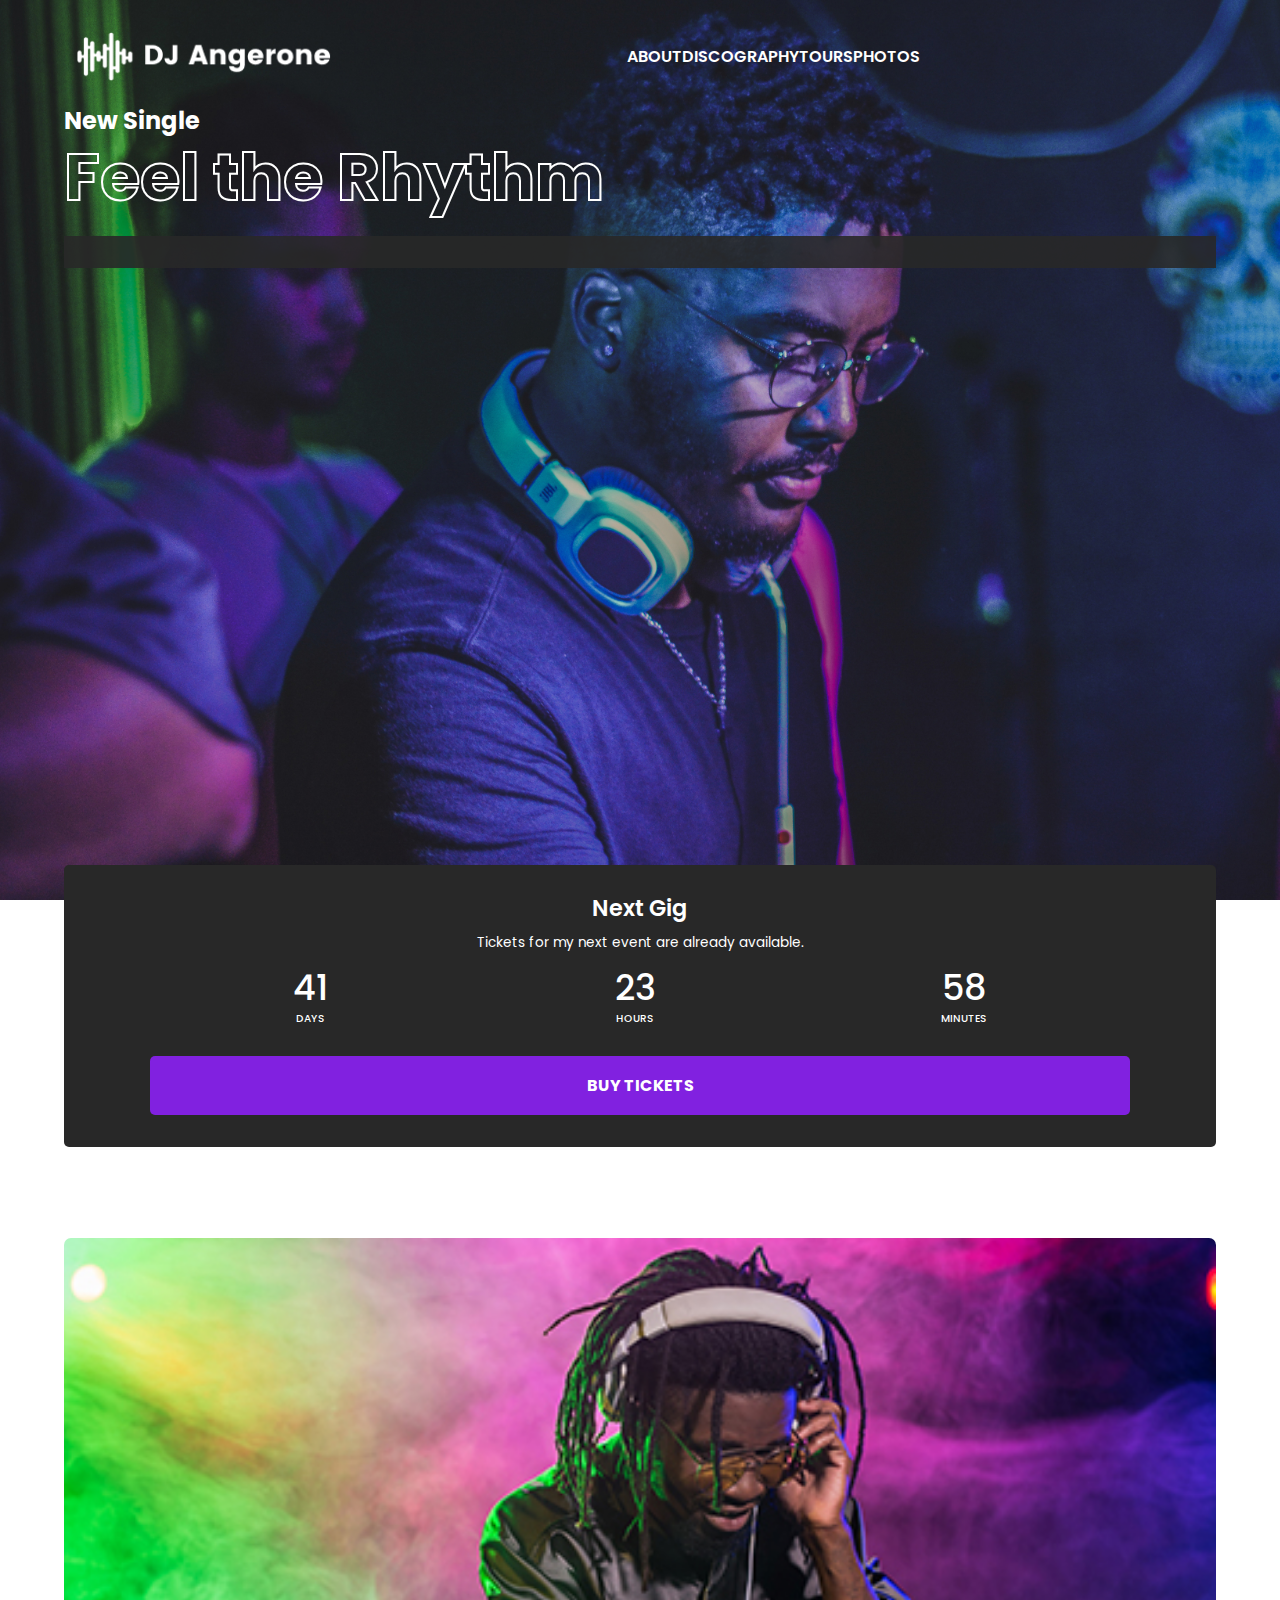
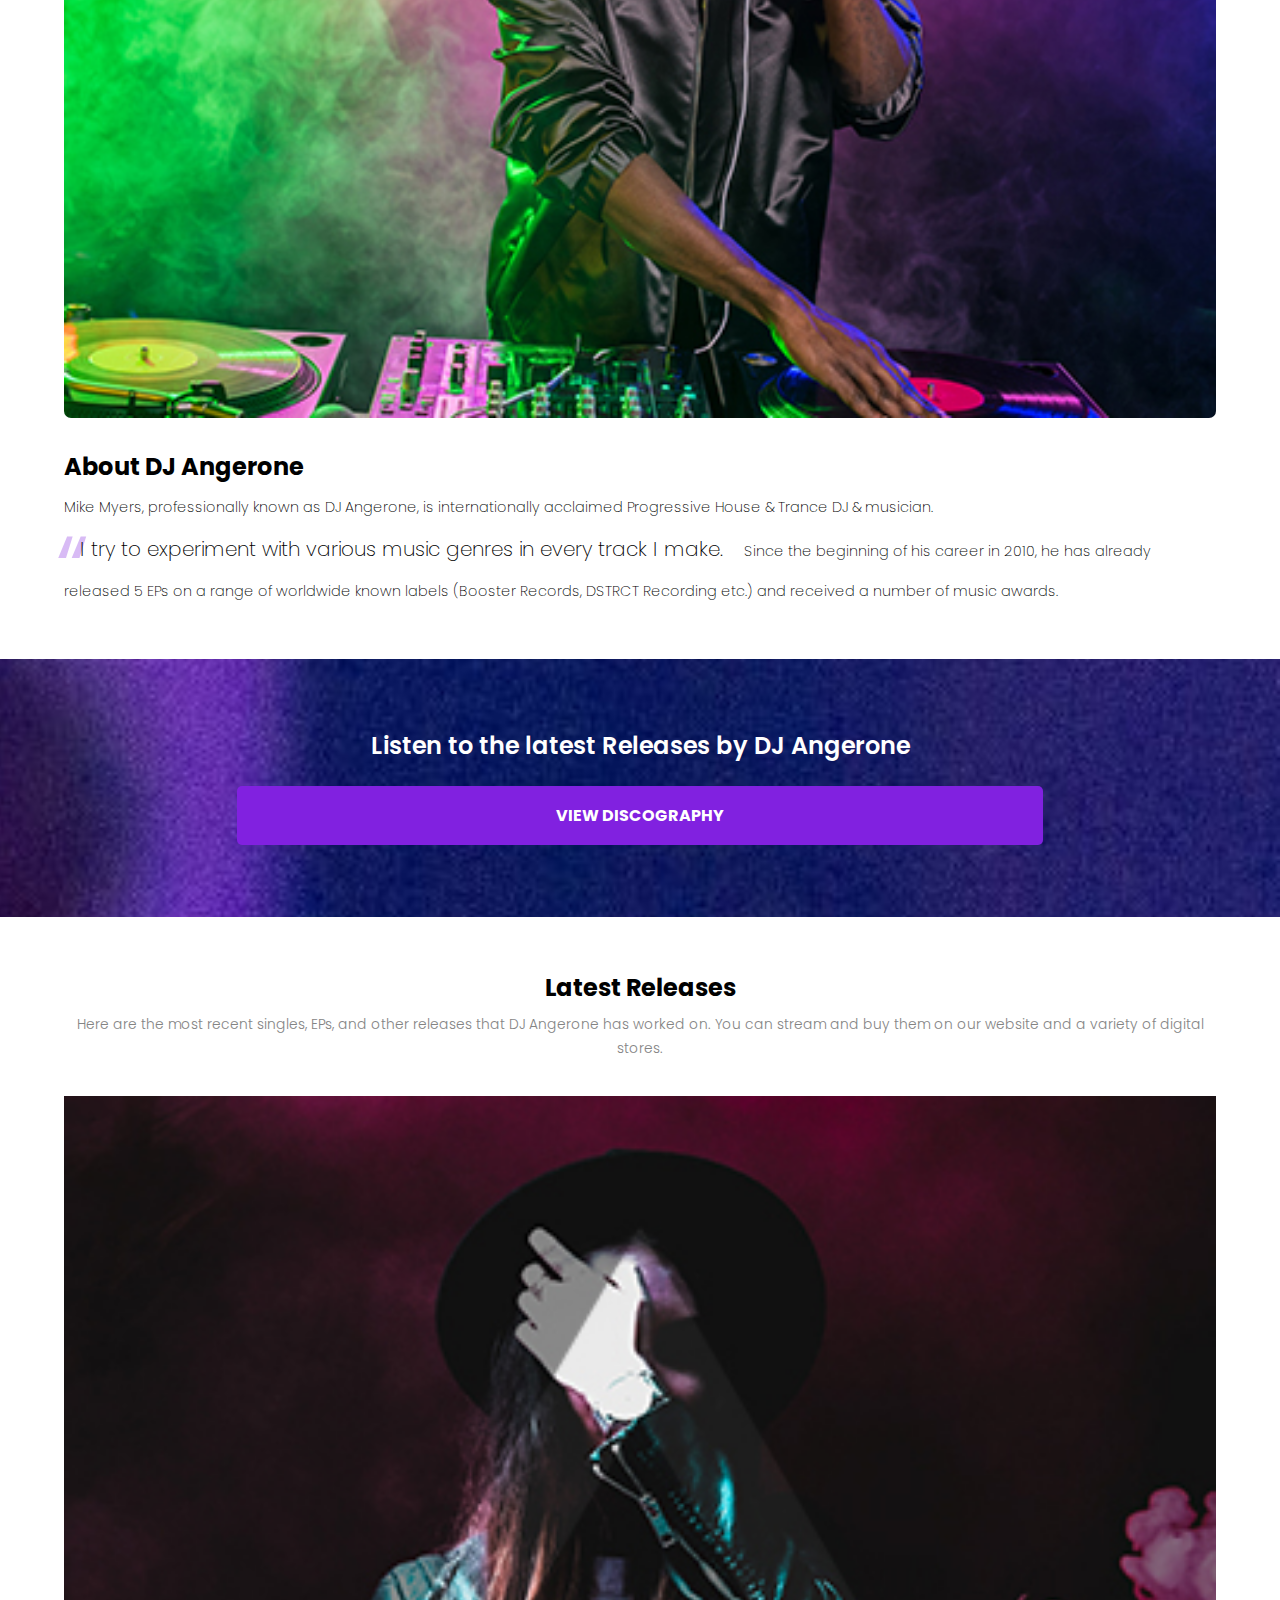
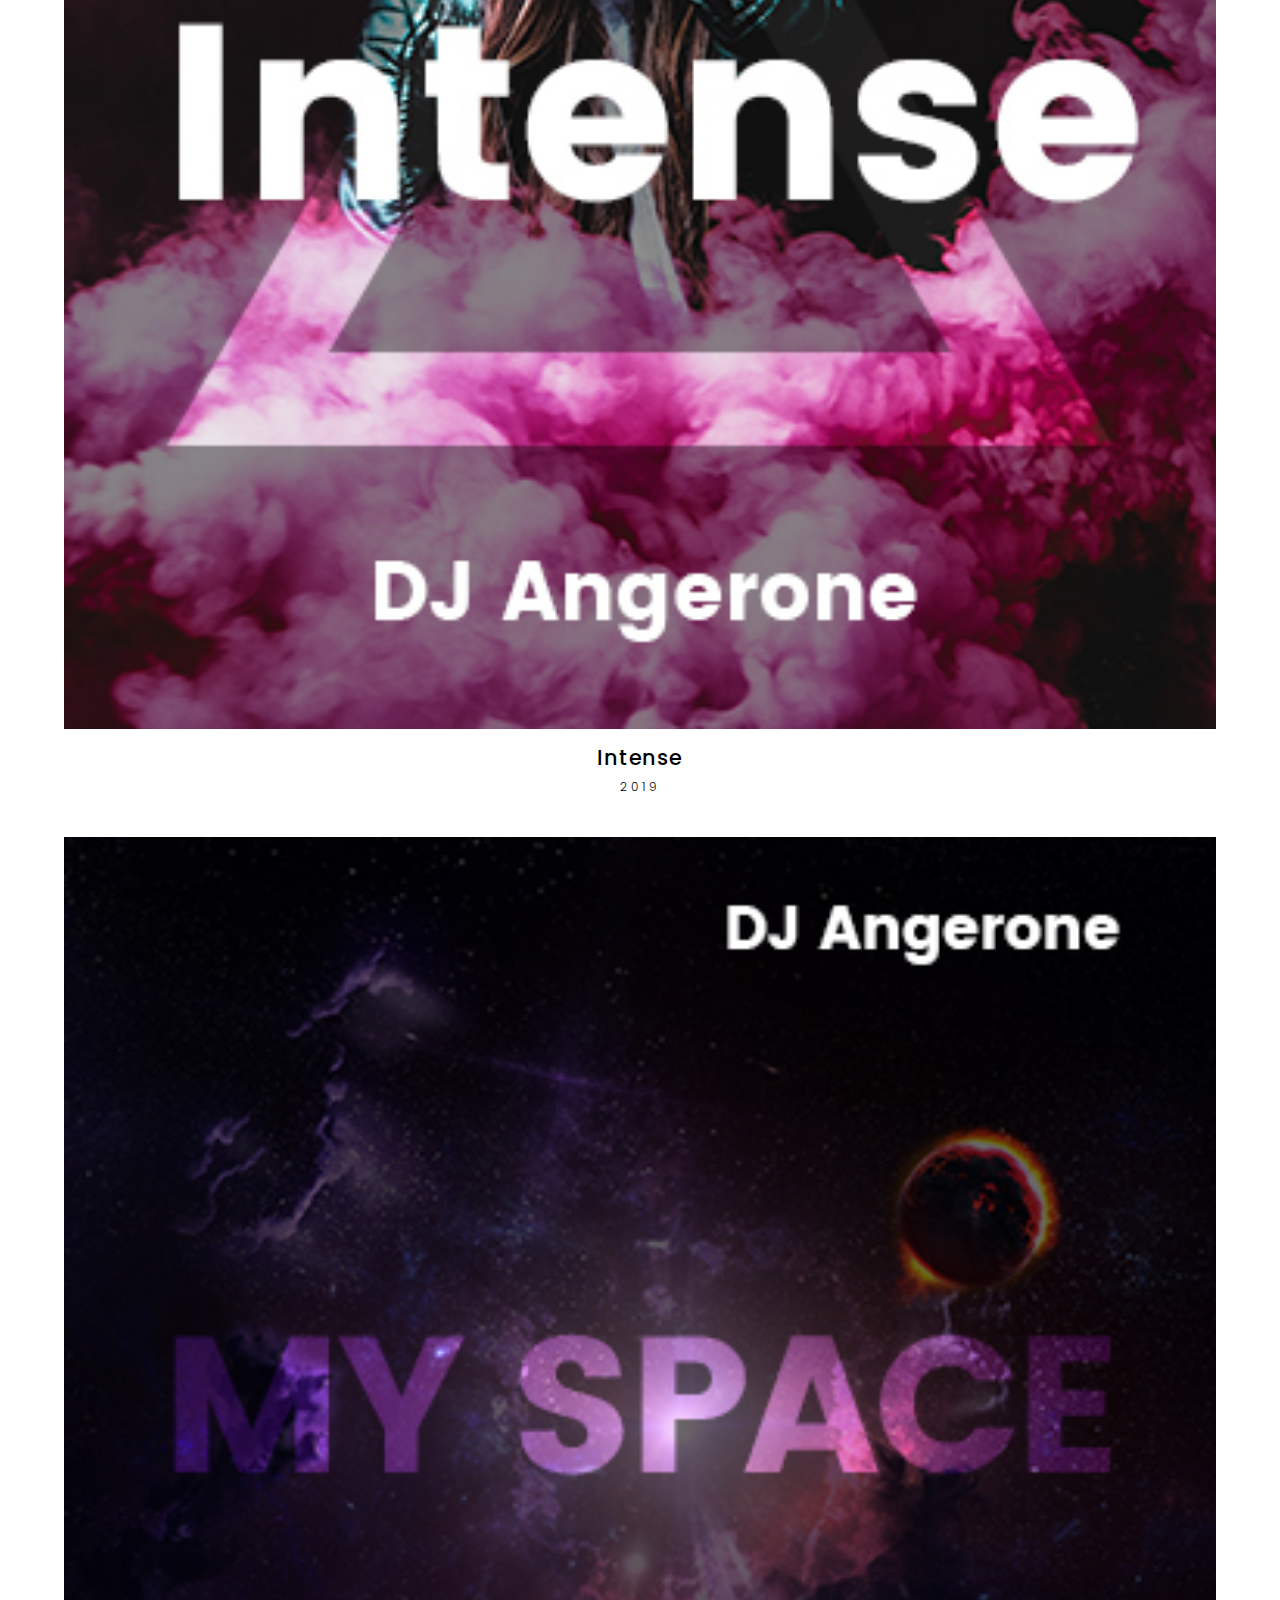
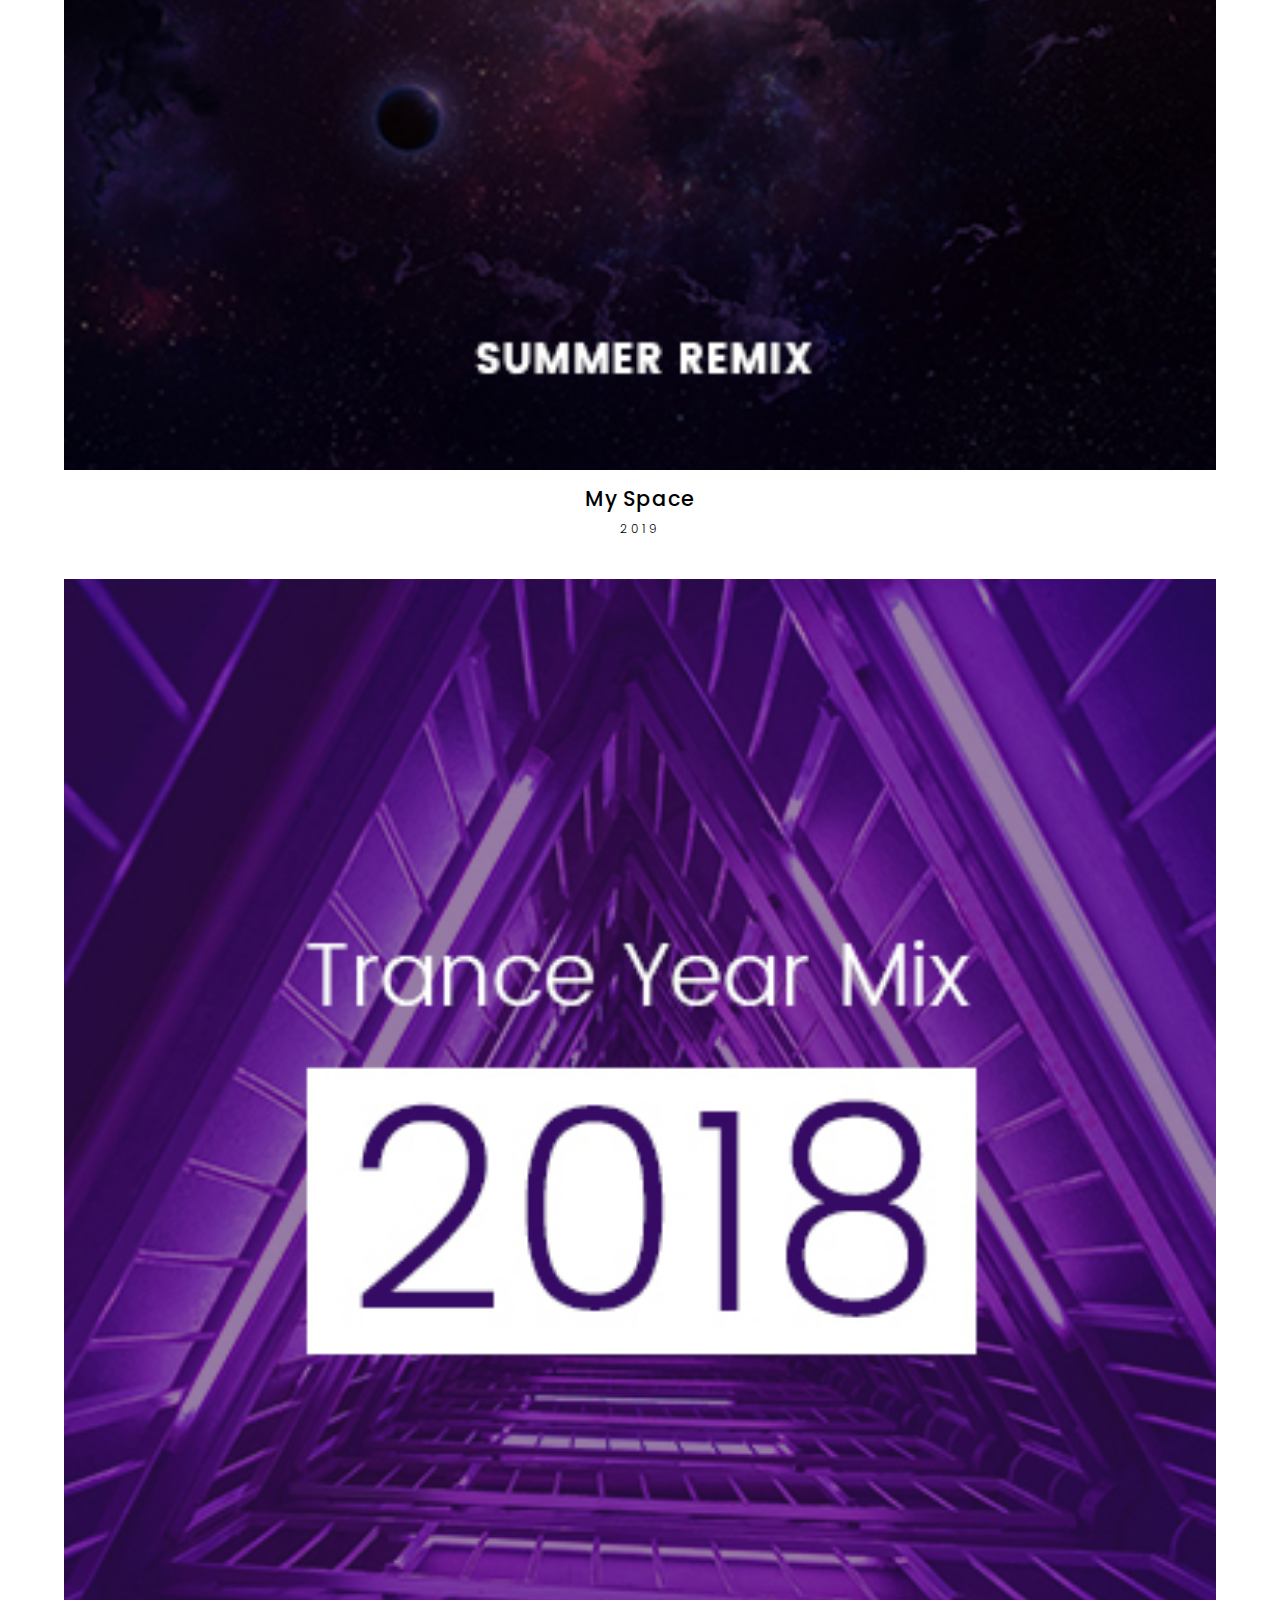
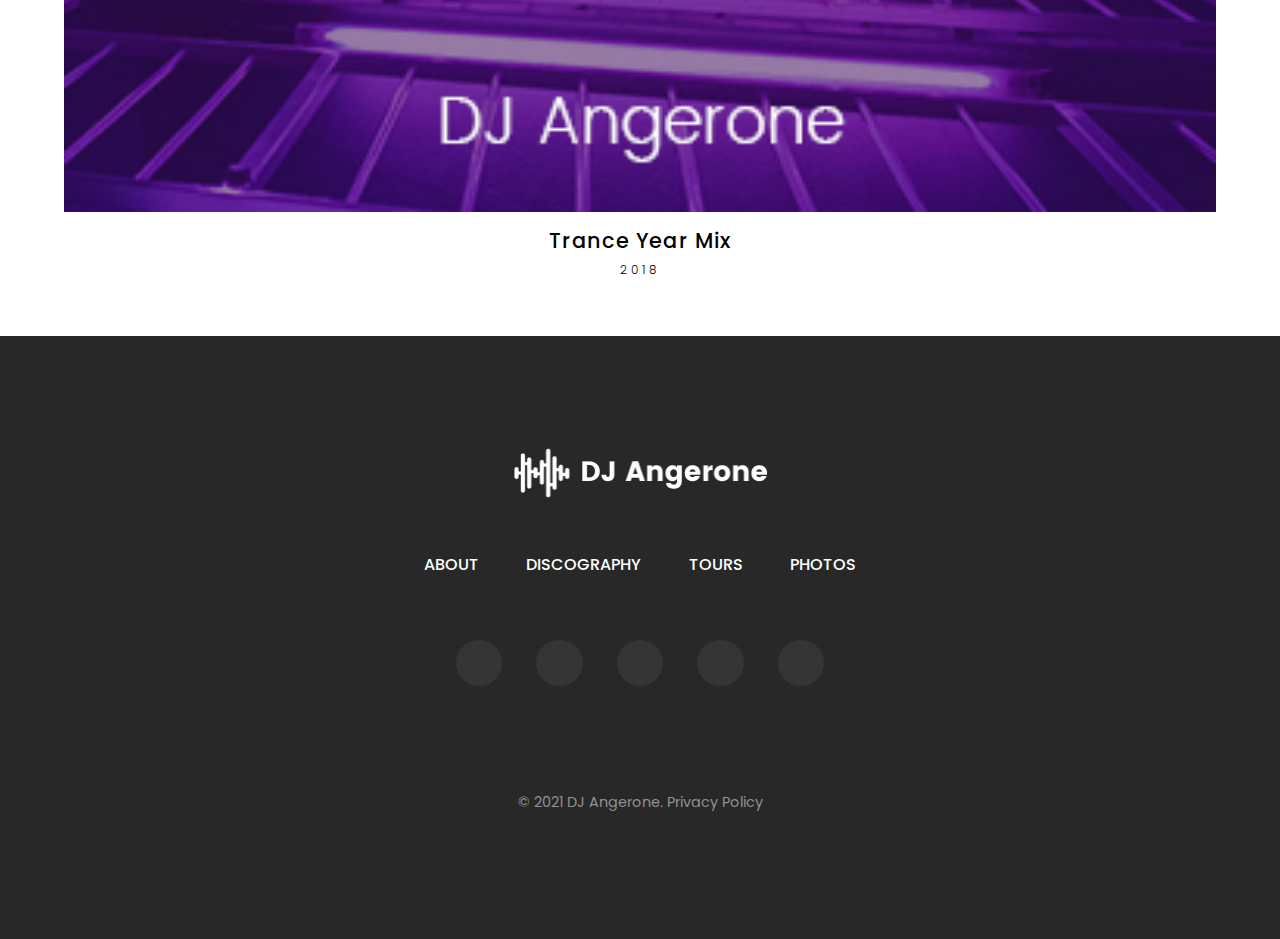
==== commit f954cdfa: "homepage header nearly responsive" ====
--- a/index.html
+++ b/index.html
@@ -22,6 +22,46 @@
                     src="public/img/logo.png"
                     alt="DJ Angerone logo"
                 />
+
+                <nav class="header__top-bar__navlinks">
+                    <ul class="header__top-bar__navlinks__links-list">
+                        <li class="header__top-bar__navlinks__links-list__element">
+                            <a class="header__top-bar__navlinks__links-list__element__link" href="#">about</a>
+                        </li>
+                        <li class="header__top-bar__navlinks__links-list__element">
+                            <a class="header__top-bar__navlinks__links-list__element__link" href="#">discography</a>
+                        </li>
+                        <li class="header__top-bar__navlinks__links-list__element">
+                            <a class="header__top-bar__navlinks__links-list__element__link" href="#">tours</a>
+                        </li>
+                        <li class="header__top-bar__navlinks__links-list__element">
+                            <a class="header__top-bar__navlinks__links-list__element__link" href="#">photos</a>
+                        </li>
+                    </ul>
+                </nav>
+
+                <ul class="header__top-bar__social-networks">
+                    <li class="header__top-bar__social-networks__button">
+                        <a class="header__top-bar__social-networks__button__link" href="#">
+                            <i class="fab fa-facebook-f"></i>
+                        </a>
+                    </li>
+                    <li class="header__top-bar__social-networks__button">
+                        <a class="header__top-bar__social-networks__button__link" href="#">
+                            <i class="fab fa-instagram"></i>
+                        </a>
+                    </li>
+                    <li class="header__top-bar__social-networks__button">
+                        <a class="header__top-bar__social-networks__button__link" href="#">
+                            <i class="fab fa-twitter"></i>
+                        </a>
+                    </li>
+                    <li class="header__top-bar__social-networks__button">
+                        <a class="header__top-bar__social-networks__button__link" href="#">
+                            <i class="fab fa-youtube"></i>
+                        </a>
+                    </li>
+                </ul>
 
                 <div class="header__top-bar__more-menu">
                     <div class="header__top-bar__more-menu__point"></div>
--- a/public/css/main.min.css
+++ b/public/css/main.min.css
@@ -1 +1 @@
-@import url("https://fonts.googleapis.com/css2?family=Poppins:wght@100;200;300;400;500;600;700;800;900&display=swap");html,body,div,span,applet,object,iframe,h1,h2,h3,h4,h5,h6,p,blockquote,pre,a,abbr,acronym,address,big,cite,code,del,dfn,em,img,ins,kbd,q,s,samp,small,strike,strong,sub,sup,tt,var,b,u,i,center,dl,dt,dd,ol,ul,li,fieldset,form,label,legend,table,caption,tbody,tfoot,thead,tr,th,td,article,aside,canvas,details,embed,figure,figcaption,footer,header,hgroup,menu,nav,output,ruby,section,summary,time,mark,audio,video{margin:0;padding:0;border:0;font-size:100%;font:inherit;vertical-align:baseline}article,aside,details,figcaption,figure,footer,header,hgroup,menu,nav,section{display:block}body{line-height:1}ol,ul{list-style:none}blockquote,q{quotes:none}blockquote:before,blockquote:after,q:before,q:after{content:'';content:none}table{border-collapse:collapse;border-spacing:0}a{text-decoration:none}a:visited,a:active{color:black}time,a{display:inline-block}html{font-size:16px}html body{font-family:"Poppins",sans-serif}.hidden{position:absolute !important;top:-9999px !important;left:-9999px !important}.header__top-bar{background-color:#282828;display:-webkit-box;display:-ms-flexbox;display:flex;padding:0.7rem 1.5rem 0.7rem 0.7rem}.header__top-bar__burger-menu{width:2rem;display:-webkit-box;display:-ms-flexbox;display:flex;-webkit-box-orient:vertical;-webkit-box-direction:normal;-ms-flex-direction:column;flex-direction:column}.header__top-bar__burger-menu__line{background-color:#fff;height:2px;margin:auto 0}.header__top-bar__dj-angerone-logo{width:10rem;margin-left:0.7rem}.header__top-bar__more-menu{display:-webkit-box;display:-ms-flexbox;display:flex;-webkit-box-orient:vertical;-webkit-box-direction:normal;-ms-flex-direction:column;flex-direction:column;-webkit-box-pack:space-evenly;-ms-flex-pack:space-evenly;justify-content:space-evenly;margin-left:auto}.header__top-bar__more-menu__point{border-radius:50%;background-color:#fff;width:0.37rem;height:0.37rem}.footer{background-color:#282828;display:-webkit-box;display:-ms-flexbox;display:flex;-webkit-box-orient:vertical;-webkit-box-direction:normal;-ms-flex-direction:column;flex-direction:column;padding:4rem 0}.footer__dj-angerone-logo{margin:0 auto;width:16rem;padding-bottom:1.8rem}.footer__navlinks{margin:0 auto;padding-bottom:1.6rem}.footer__navlinks__links-list__element{text-align:center;text-transform:uppercase;font-weight:500;padding-bottom:1.1rem}.footer__navlinks__links-list__element__link{color:#fff}.footer__navlinks__links-list__element__link:visited,.footer__navlinks__links-list__element__link:active{color:#fff}.footer__social-networks{display:-webkit-box;display:-ms-flexbox;display:flex;width:18rem;-webkit-box-pack:justify;-ms-flex-pack:justify;justify-content:space-between;margin:0 auto;padding-bottom:2.8rem}.footer__social-networks__button__link{height:1.5rem;width:1.5rem;border-radius:50%;background-color:#353535;padding:0.7rem;display:-webkit-box;display:-ms-flexbox;display:flex}.footer__social-networks__button__link .fab{margin:auto;font-size:1.35rem;color:#fff}.footer__attribution{margin:0 auto;color:#919191;font-size:0.9rem}@media all and (min-width: 768px){.footer__dj-angerone-logo{padding-bottom:2.3rem}.footer__navlinks__links-list{display:-webkit-box;display:-ms-flexbox;display:flex;-webkit-box-pack:justify;-ms-flex-pack:justify;justify-content:space-between;width:27rem}.footer__navlinks__links-list__element{padding-bottom:0.7rem}.footer__social-networks{width:20rem}}@media all and (min-width: 1024px){.footer{padding:7rem 0 8.1rem 0}.footer__dj-angerone-logo{padding-bottom:3.7rem}.footer__navlinks{padding-bottom:3.5rem}.footer__social-networks{padding-bottom:6.8rem;width:23rem}}.header__new-single{background-image:url("../img/homapage-banner-img.jpg");background-size:cover;height:19rem;display:-webkit-box;display:-ms-flexbox;display:flex;-webkit-box-orient:vertical;-webkit-box-direction:normal;-ms-flex-direction:column;flex-direction:column}.header__new-single__contents{margin:auto;display:-webkit-box;display:-ms-flexbox;display:flex;-webkit-box-orient:vertical;-webkit-box-direction:normal;-ms-flex-direction:column;flex-direction:column;width:90%;height:50%}.header__new-single__contents__heading,.header__new-single__contents__song-title{color:#fff}.header__new-single__contents__heading{text-transform:capitalize;font-size:1.5rem;font-weight:700;padding-top:1.75rem}.header__new-single__contents__song-title{font-size:2.15rem;font-weight:700;line-height:2.6rem;padding-top:0.25rem}.header__new-single__contents__audio-player{width:100%;height:2rem;background-color:#282828;opacity:0.9;margin-top:auto}.next-gig{display:-webkit-box;display:-ms-flexbox;display:flex}.next-gig__dark-pannel{margin:auto;background-color:#282828;width:90%;border-radius:5px;position:relative;top:-2.2rem;padding:2rem 0}.next-gig__dark-pannel__contents{margin:auto;width:85%;color:#fff;text-align:center}.next-gig__dark-pannel__contents__heading{font-size:1.4rem;font-weight:600;text-transform:capitalize;padding-bottom:0.75rem}.next-gig__dark-pannel__contents__availability{font-size:0.85rem;line-height:1.5rem;padding-bottom:0.95rem}.next-gig__dark-pannel__contents__time{display:-webkit-box;display:-ms-flexbox;display:flex;-ms-flex-pack:distribute;justify-content:space-around;padding-bottom:2rem}.next-gig__dark-pannel__contents__time__element{font-weight:500}.next-gig__dark-pannel__contents__time__element output{font-size:2.2rem}.next-gig__dark-pannel__contents__time__element p{text-transform:uppercase;font-size:0.65rem;padding-top:0.5rem}.next-gig__dark-pannel__contents__button{background-color:#8121e0;border-radius:5px;height:3.7rem;display:-webkit-box;display:-ms-flexbox;display:flex}.next-gig__dark-pannel__contents__button p{margin:auto;font-weight:700;color:#fff;text-transform:uppercase}.about-dj{display:-webkit-box;display:-ms-flexbox;display:flex;-ms-flex-wrap:wrap;flex-wrap:wrap;padding:3.5rem 0}.about-dj__figure,.about-dj__text-content{margin:auto;width:90%}.about-dj__figure img{height:100%;width:100%;border-radius:7px}.about-dj__text-content__heading{font-size:1.5rem;font-weight:700;padding:2.1rem 0 1rem 0}.about-dj__text-content__about{font-size:0.9rem;font-weight:200;line-height:1.5rem}.about-dj__text-content__about__dj-quote{display:inline-block;padding:1rem;font-size:1.25rem;position:relative;line-height:1.75rem}.about-dj__text-content__about__dj-quote::before{position:absolute;content:'"';color:#8121e0;opacity:0.3;font-size:7rem;font-weight:300;top:-1.55rem;left:0.47rem;-webkit-transform:rotate(180deg) skewX(160deg);transform:rotate(180deg) skewX(160deg);z-index:-1}.latest-releases__view-discography{background-image:url("../img/homepage-latest-releases-background.jpg");background-size:550%;background-position:-810px -390px;height:16.1rem;display:-webkit-box;display:-ms-flexbox;display:flex;-ms-flex-wrap:wrap;flex-wrap:wrap}.latest-releases__view-discography__heading{font-size:1.5rem;font-weight:600;line-height:2rem;color:#fff;margin:auto auto 0 auto;width:90%;text-align:center}.latest-releases__view-discography__button{margin:1.5rem auto auto auto;width:63%;background-color:#8121e0;border-radius:5px;height:3.7rem;display:-webkit-box;display:-ms-flexbox;display:flex}.latest-releases__view-discography__button p{margin:auto;font-weight:700;color:#fff;text-transform:uppercase}.latest-releases__text-content,.latest-releases__list{width:90%;margin:0 auto}.latest-releases__text-content{text-align:center}.latest-releases__text-content__heading{text-transform:capitalize;font-size:1.5rem;font-weight:700;padding:3.7rem 0 0.85rem 0}.latest-releases__text-content__info{font-weight:300;font-size:0.86rem;line-height:1.5rem;color:#848484}.latest-releases__list{padding:2.15rem 0 1rem 0}.latest-releases__list__release{padding-bottom:2.75rem}.latest-releases__list__release__title,.latest-releases__list__release__year{text-align:center}.latest-releases__list__release__title{text-transform:capitalize;font-size:1.3rem;font-weight:500;letter-spacing:0.05rem;padding:1rem 0 0.8rem 0}.latest-releases__list__release__year{font-size:0.75rem;font-weight:300;letter-spacing:0.2rem}.latest-releases__list__release__cover{width:100%}.join-fanbase,.tour-schedule,.tickets-desk,.partners-sponsors{display:none}.About-header{margin:0px auto;width:1441px;height:500px;color:white;background-image:url(/public/img/banner-img.jpg);background-repeat:no-repeat;background-size:cover}.About-header__topBar{margin:0px auto;padding-top:20px;display:-webkit-box;display:-ms-flexbox;display:flex;-webkit-box-pack:center;-ms-flex-pack:center;justify-content:center;-webkit-box-align:center;-ms-flex-align:center;align-items:center}.About-header__topBar__element__menuAndlogo{display:inline-block;padding-right:0px}.About-header__topBar__element__menuAndlogo .menu-humb{font-size:50px;font-weight:larger}.About-header__topBar__element__nav{padding-left:200px}.About-header__topBar__element__nav__list__li{display:inline-block;padding-right:30px;font-weight:bold}.About-header__topBar__element__nav__list__li .about-TopnavLink{color:white}.About-header__topBar__element__nav__list__li .about-TopnavLink:visited{color:white}.About-header .About-header__headTitleBlock{padding:200px;text-align:center;height:100vh}.About-header .About-header__headTitleBlock__h1{font-size:40px;font-weight:bolder}.About-header .About-header__headTitleBlock__li{display:inline-block;font-weight:bold;font-size:12px}.About-header .About-header__headTitleBlock__li__a{color:white}.About-header .About-header__headTitleBlock__li__a:visited{color:white}.About-header .About-header__headTitleBlock__liPoint{font-size:50px;font-weight:bolder;color:goldenrod}.About-header .About-header__headTitleBlock__li-Gray{opacity:0.5}.about-Main{margin:0px auto;width:1441px;color:darkgrey}.about-Main .about__h1{font-weight:bolder;font-size:30px;color:black;padding-bottom:20px}.about-Main .globalMain__sectDJ{display:-webkit-box;display:-ms-flexbox;display:flex;-webkit-column-gap:100px;column-gap:100px;height:430px;padding-left:150px;padding-right:150px;padding-top:100px;padding-bottom:100px}.about-Main .globalMain__sectDJ .globalMain__sectDJ__TextSignaturButton{text-align:left}.about-Main .globalMain__sectDJ .globalMain__sectDJ__TextSignaturButton__hr{width:118px}.about-Main .globalMain__sectDJ .globalMain__sectDJ__TextSignaturButton__list-reseausociaux,.about-Main .globalMain__sectDJ .globalMain__sectDJ__TextSignaturButton__list-mailgsm{display:inline-block;padding-right:20px;padding-top:20px}.about-Main .globalMain__sectDJ .globalMain__sectDJ__TextSignaturButton__list-reseausociaux{display:inline-block;padding-right:30px;padding-top:20px;padding-bottom:20px}.about-Main .globalMain__sectDJ .globalMain__sectDJ__TextSignaturButton__paragraph{padding-bottom:20px;text-align:justify}.about-Main .globalMain__sectDJ .globalMain__sectDJ__TextSignaturButton__paragraph1{font-size:14px}.about-Main .globalMain__sectDJ .globalMain__sectDJ__TextSignaturButton__paragraph2{font-size:18px}.about-Main .globalMain__sectDJ .globalMain__sectDJ__TextSignaturButton__FigSignature{text-align:right}.about-Main .globalMain__sectDJ .globalMain__sectDJ__TextSignaturButton__GetInTouch{width:130px;height:50px;text-align:center;background-color:#8121e0;border-radius:5px}.about-Main .globalMain__sectDJ .globalMain__sectDJ__TextSignaturButton__GetInTouch p{padding-top:18px;font-size:14px;color:white;font-weight:bold}.about-Main .globalMain__sectDJ .globalMain__sectDJ__TextSignaturButton__imgDJ{width:100%}.about-Main .about-Main__DiscoverMusic{margin:20px auto;padding-top:60px;background-color:#f5f5f5;background-image:url(/public/img/bg-circle-2.png);background-repeat:no-repeat;background-size:cover;background-position:center;height:30rem}.about-Main .about-Main__DiscoverMusic__titleh1{text-align:center;color:black;padding-top:60px;padding-bottom:0px}.about-Main .about-Main__DiscoverMusic__containerGrid{display:-ms-grid;display:grid;-ms-grid-columns:(1fr)[3];grid-template-columns:repeat(3, 1fr);-webkit-column-gap:55px;column-gap:55px;row-gap:55px;padding-left:50px;padding-right:50px;padding-top:50px;padding-bottom:0px}.about-Main .about-Main__DiscoverMusic__containerGrid .DiscoverMusic__containerGrid__h2{font-size:20px;color:black;padding-bottom:10px;font-weight:bolder}.about-Main .about-Main__DiscoverMusic__containerGrid .DiscoverMusic__containerGrid__paragraph{font-size:15px}.about-Main .about-Main__DiscoverMusic__containerGrid .containerGrid__article__rect-icon{float:left;width:20px;height:30px;padding:20px}.about-Main .about-Main__Release__divSectionTitle{margin:0px auto;width:60%;text-align:center;padding-top:100px;padding-bottom:50px;padding-left:50px;padding-right:50px}.about-Main .about-Main__Release__divSectionTitle__p{font-size:18px}.about-Main .about-Main__Release__containerArticle{display:-webkit-box;display:-ms-flexbox;display:flex;-webkit-box-pack:justify;-ms-flex-pack:justify;justify-content:space-between;padding-left:150px;padding-right:150px;padding-bottom:150px}.about-Main .about-Main__Release__containerArticle__article{text-align:center}.about-Main .about-Main__Release__containerArticle__article__h2{font-size:20px;color:black;font-weight:bold;padding:20px}.about-Main .about-Main__Release__containerArticle__article__p{font:12px}.about-footer-width{margin:0px auto;width:1441px}body .gallery{padding:55px 0;display:-ms-grid;display:grid;-ms-grid-columns:1fr;grid-template-columns:1fr;-ms-grid-rows:(1fr)[12];grid-template-rows:repeat(12, 1fr);gap:30px}body .gallery-element{width:100%;aspect-ratio:1/1;-o-object-fit:cover;object-fit:cover}@media (min-width: 768px) and (max-width: 1024px){body .gallery{padding:80px 0;-ms-grid-columns:(1fr)[3];grid-template-columns:repeat(3, 1fr);-ms-grid-rows:(1fr)[4];grid-template-rows:repeat(4, 1fr)}}@media (min-width: 1025px){body .gallery{padding:150px 0;-ms-grid-columns:(1fr)[4];grid-template-columns:repeat(4, 1fr);-ms-grid-rows:(1fr)[3];grid-template-rows:repeat(3, 1fr)}}body .discography__album__grid__container{padding:40px 0 45px;display:-ms-grid;display:grid;-ms-grid-columns:1fr;grid-template-columns:1fr;-ms-grid-rows:(1fr)[6];grid-template-rows:repeat(6, 1fr);row-gap:5px}body .discography__album__grid__container .discography__album__container{text-align:center;padding:15px}body .discography__album__grid__container .discography__album__cover{width:100%;aspect-ratio:1/1;-o-object-fit:cover;object-fit:cover}body .discography__album__grid__container .discography__album__heading{font-size:1.25em;margin:24px auto 1em}body .discography__album__grid__container .discography__album__release-year{color:#444;font-weight:200;letter-spacing:0.06em}@media (min-width: 768px) and (max-width: 1024px){body .discography__album__grid__container{padding:55px 25px 60px;-ms-grid-columns:(1fr)[2];grid-template-columns:repeat(2, 1fr);-ms-grid-rows:(1fr)[3];grid-template-rows:repeat(3, 1fr)}}@media (min-width: 1025px) and (max-width: 1270px){body .discography__album__grid__container{-ms-grid-columns:(1fr)[3];grid-template-columns:repeat(3, 1fr);-ms-grid-rows:(1fr)[2];grid-template-rows:repeat(2, 1fr)}}@media (min-width: 1270px){body .discography__album__grid__container{width:1270px;margin:auto;-ms-grid-columns:(1fr)[3];grid-template-columns:repeat(3, 1fr);-ms-grid-rows:(1fr)[2];grid-template-rows:repeat(2, 1fr)}}
+@import url("https://fonts.googleapis.com/css2?family=Poppins:wght@100;200;300;400;500;600;700;800;900&display=swap");html,body,div,span,applet,object,iframe,h1,h2,h3,h4,h5,h6,p,blockquote,pre,a,abbr,acronym,address,big,cite,code,del,dfn,em,img,ins,kbd,q,s,samp,small,strike,strong,sub,sup,tt,var,b,u,i,center,dl,dt,dd,ol,ul,li,fieldset,form,label,legend,table,caption,tbody,tfoot,thead,tr,th,td,article,aside,canvas,details,embed,figure,figcaption,footer,header,hgroup,menu,nav,output,ruby,section,summary,time,mark,audio,video{margin:0;padding:0;border:0;font-size:100%;font:inherit;vertical-align:baseline}article,aside,details,figcaption,figure,footer,header,hgroup,menu,nav,section{display:block}body{line-height:1}ol,ul{list-style:none}blockquote,q{quotes:none}blockquote:before,blockquote:after,q:before,q:after{content:'';content:none}table{border-collapse:collapse;border-spacing:0}a{text-decoration:none}a:visited,a:active{color:black}time,a{display:inline-block}html{font-size:16px}html body{font-family:"Poppins",sans-serif}.hidden{position:absolute !important;top:-9999px !important;left:-9999px !important}.header__top-bar{background-color:#282828;display:-webkit-box;display:-ms-flexbox;display:flex;padding:0.7rem 1.5rem 0.7rem 0.7rem}.header__top-bar__burger-menu{width:2rem;display:-webkit-box;display:-ms-flexbox;display:flex;-webkit-box-orient:vertical;-webkit-box-direction:normal;-ms-flex-direction:column;flex-direction:column}.header__top-bar__burger-menu__line{background-color:#fff;height:2px;margin:auto 0}.header__top-bar__dj-angerone-logo{width:10rem;margin-left:0.7rem}.header__top-bar__navlinks{display:none}.header__top-bar__social-networks{display:none}.header__top-bar__more-menu{display:-webkit-box;display:-ms-flexbox;display:flex;-webkit-box-orient:vertical;-webkit-box-direction:normal;-ms-flex-direction:column;flex-direction:column;-webkit-box-pack:space-evenly;-ms-flex-pack:space-evenly;justify-content:space-evenly;margin-left:auto}.header__top-bar__more-menu__point{border-radius:50%;background-color:#fff;width:0.37rem;height:0.37rem}@media all and (min-width: 1024px){.header__top-bar{background:none;padding:2rem 5% 0 5%;-webkit-box-pack:justify;-ms-flex-pack:justify;justify-content:space-between;-webkit-box-align:center;-ms-flex-align:center;align-items:center}.header__top-bar__burger-menu{display:none}.header__top-bar__dj-angerone-logo{width:16rem}.header__top-bar__navlinks{display:inherit}.header__top-bar__navlinks__links-list{display:-webkit-box;display:-ms-flexbox;display:flex}.header__top-bar__navlinks__links-list__element__link{text-transform:uppercase;font-weight:600;color:#fff}.header__top-bar__navlinks__links-list__element__link:visited,.header__top-bar__navlinks__links-list__element__link:active{color:#fff}.header__top-bar__social-networks{display:-webkit-box;display:-ms-flexbox;display:flex}.header__top-bar__social-networks__button__link .fab{color:#9d9d9d;font-size:1.3rem}.header__top-bar__more-menu{display:none}}.footer{background-color:#282828;display:-webkit-box;display:-ms-flexbox;display:flex;-webkit-box-orient:vertical;-webkit-box-direction:normal;-ms-flex-direction:column;flex-direction:column;padding:4rem 0}.footer__dj-angerone-logo{margin:0 auto;width:16rem;padding-bottom:1.8rem}.footer__navlinks{margin:0 auto;padding-bottom:1.6rem}.footer__navlinks__links-list__element{text-align:center;text-transform:uppercase;font-weight:500;padding-bottom:1.1rem}.footer__navlinks__links-list__element__link{color:#fff}.footer__navlinks__links-list__element__link:visited,.footer__navlinks__links-list__element__link:active{color:#fff}.footer__social-networks{display:-webkit-box;display:-ms-flexbox;display:flex;width:18rem;-webkit-box-pack:justify;-ms-flex-pack:justify;justify-content:space-between;margin:0 auto;padding-bottom:2.8rem}.footer__social-networks__button__link{height:1.5rem;width:1.5rem;border-radius:50%;background-color:#353535;padding:0.7rem;display:-webkit-box;display:-ms-flexbox;display:flex}.footer__social-networks__button__link .fab{margin:auto;font-size:1.35rem;color:#fff}.footer__attribution{margin:0 auto;color:#919191;font-size:0.9rem}@media all and (min-width: 768px){.footer__dj-angerone-logo{padding-bottom:2.3rem}.footer__navlinks__links-list{display:-webkit-box;display:-ms-flexbox;display:flex;-webkit-box-pack:justify;-ms-flex-pack:justify;justify-content:space-between;width:27rem}.footer__navlinks__links-list__element{padding-bottom:0.7rem}.footer__social-networks{width:20rem}}@media all and (min-width: 1024px){.footer{padding:7rem 0 8.1rem 0}.footer__dj-angerone-logo{padding-bottom:3.7rem}.footer__navlinks{padding-bottom:3.5rem}.footer__social-networks{padding-bottom:6.8rem;width:23rem}}.header__new-single{background-image:url("../img/homapage-banner-img.jpg");background-size:cover;height:19rem;display:-webkit-box;display:-ms-flexbox;display:flex;-webkit-box-orient:vertical;-webkit-box-direction:normal;-ms-flex-direction:column;flex-direction:column}.header__new-single__contents{margin:auto;display:-webkit-box;display:-ms-flexbox;display:flex;-webkit-box-orient:vertical;-webkit-box-direction:normal;-ms-flex-direction:column;flex-direction:column;width:90%;height:50%}.header__new-single__contents__heading,.header__new-single__contents__song-title{color:#fff}.header__new-single__contents__heading{text-transform:capitalize;font-size:1.5rem;font-weight:700;padding-top:1.75rem}.header__new-single__contents__song-title{font-size:2.15rem;font-weight:700;line-height:2.6rem;padding-top:0.25rem;color:transparent;-webkit-text-stroke:2px #fff}.header__new-single__contents__audio-player{width:100%;height:2rem;background-color:#282828;opacity:0.9;margin-top:auto}@media all and (min-width: 768px){.header__new-single{height:25.1rem}.header__new-single__contents{height:65%}.header__new-single__contents__song-title{font-size:4.1rem;padding-top:1.5rem}.header__new-single__contents__audio-player{margin-top:2.3rem}}@media all and (min-width: 1024px){.header{background-image:url("../img/homapage-banner-img.jpg");background-size:cover;height:100vh}.header__new-single{background:none;height:auto}}.next-gig{display:-webkit-box;display:-ms-flexbox;display:flex}.next-gig__dark-pannel{margin:auto;background-color:#282828;width:90%;border-radius:5px;position:relative;top:-2.2rem;padding:2rem 0}.next-gig__dark-pannel__contents{margin:auto;width:85%;color:#fff;text-align:center}.next-gig__dark-pannel__contents__heading{font-size:1.4rem;font-weight:600;text-transform:capitalize;padding-bottom:0.75rem}.next-gig__dark-pannel__contents__availability{font-size:0.85rem;line-height:1.5rem;padding-bottom:0.95rem}.next-gig__dark-pannel__contents__time{display:-webkit-box;display:-ms-flexbox;display:flex;-ms-flex-pack:distribute;justify-content:space-around;padding-bottom:2rem}.next-gig__dark-pannel__contents__time__element{font-weight:500}.next-gig__dark-pannel__contents__time__element output{font-size:2.2rem}.next-gig__dark-pannel__contents__time__element p{text-transform:uppercase;font-size:0.65rem;padding-top:0.5rem}.next-gig__dark-pannel__contents__button{background-color:#8121e0;border-radius:5px;height:3.7rem;display:-webkit-box;display:-ms-flexbox;display:flex}.next-gig__dark-pannel__contents__button p{margin:auto;font-weight:700;color:#fff;text-transform:uppercase}.about-dj{display:-webkit-box;display:-ms-flexbox;display:flex;-ms-flex-wrap:wrap;flex-wrap:wrap;padding:3.5rem 0}.about-dj__figure,.about-dj__text-content{margin:auto;width:90%}.about-dj__figure img{height:100%;width:100%;border-radius:7px}.about-dj__text-content__heading{font-size:1.5rem;font-weight:700;padding:2.1rem 0 1rem 0}.about-dj__text-content__about{font-size:0.9rem;font-weight:200;line-height:1.5rem}.about-dj__text-content__about__dj-quote{display:inline-block;padding:1rem;font-size:1.25rem;position:relative;line-height:1.75rem}.about-dj__text-content__about__dj-quote::before{position:absolute;content:'"';color:#8121e0;opacity:0.3;font-size:7rem;font-weight:300;top:-1.55rem;left:0.47rem;-webkit-transform:rotate(180deg) skewX(160deg);transform:rotate(180deg) skewX(160deg);z-index:-1}.latest-releases__view-discography{background-image:url("../img/homepage-latest-releases-background.jpg");background-size:550%;background-position:-810px -390px;height:16.1rem;display:-webkit-box;display:-ms-flexbox;display:flex;-ms-flex-wrap:wrap;flex-wrap:wrap}.latest-releases__view-discography__heading{font-size:1.5rem;font-weight:600;line-height:2rem;color:#fff;margin:auto auto 0 auto;width:90%;text-align:center}.latest-releases__view-discography__button{margin:1.5rem auto auto auto;width:63%;background-color:#8121e0;border-radius:5px;height:3.7rem;display:-webkit-box;display:-ms-flexbox;display:flex}.latest-releases__view-discography__button p{margin:auto;font-weight:700;color:#fff;text-transform:uppercase}.latest-releases__text-content,.latest-releases__list{width:90%;margin:0 auto}.latest-releases__text-content{text-align:center}.latest-releases__text-content__heading{text-transform:capitalize;font-size:1.5rem;font-weight:700;padding:3.7rem 0 0.85rem 0}.latest-releases__text-content__info{font-weight:300;font-size:0.86rem;line-height:1.5rem;color:#848484}.latest-releases__list{padding:2.15rem 0 1rem 0}.latest-releases__list__release{padding-bottom:2.75rem}.latest-releases__list__release__title,.latest-releases__list__release__year{text-align:center}.latest-releases__list__release__title{text-transform:capitalize;font-size:1.3rem;font-weight:500;letter-spacing:0.05rem;padding:1rem 0 0.8rem 0}.latest-releases__list__release__year{font-size:0.75rem;font-weight:300;letter-spacing:0.2rem}.latest-releases__list__release__cover{width:100%}.join-fanbase,.tour-schedule,.tickets-desk,.partners-sponsors{display:none}.About-header{margin:0px auto;width:1441px;height:500px;color:white;background-image:url(/public/img/banner-img.jpg);background-repeat:no-repeat;background-size:cover}.About-header__topBar{margin:0px auto;padding-top:20px;display:-webkit-box;display:-ms-flexbox;display:flex;-webkit-box-pack:center;-ms-flex-pack:center;justify-content:center;-webkit-box-align:center;-ms-flex-align:center;align-items:center}.About-header__topBar__element__menuAndlogo{display:inline-block;padding-right:0px}.About-header__topBar__element__menuAndlogo .menu-humb{font-size:50px;font-weight:larger}.About-header__topBar__element__nav{padding-left:200px}.About-header__topBar__element__nav__list__li{display:inline-block;padding-right:30px;font-weight:bold}.About-header__topBar__element__nav__list__li .about-TopnavLink{color:white}.About-header__topBar__element__nav__list__li .about-TopnavLink:visited{color:white}.About-header .About-header__headTitleBlock{padding:200px;text-align:center;height:100vh}.About-header .About-header__headTitleBlock__h1{font-size:40px;font-weight:bolder}.About-header .About-header__headTitleBlock__li{display:inline-block;font-weight:bold;font-size:12px}.About-header .About-header__headTitleBlock__li__a{color:white}.About-header .About-header__headTitleBlock__li__a:visited{color:white}.About-header .About-header__headTitleBlock__liPoint{font-size:50px;font-weight:bolder;color:goldenrod}.About-header .About-header__headTitleBlock__li-Gray{opacity:0.5}.about-Main{margin:0px auto;width:1441px;color:darkgrey}.about-Main .about__h1{font-weight:bolder;font-size:30px;color:black;padding-bottom:20px}.about-Main .globalMain__sectDJ{display:-webkit-box;display:-ms-flexbox;display:flex;-webkit-column-gap:100px;column-gap:100px;height:430px;padding-left:150px;padding-right:150px;padding-top:100px;padding-bottom:100px}.about-Main .globalMain__sectDJ .globalMain__sectDJ__TextSignaturButton{text-align:left}.about-Main .globalMain__sectDJ .globalMain__sectDJ__TextSignaturButton__hr{width:118px}.about-Main .globalMain__sectDJ .globalMain__sectDJ__TextSignaturButton__list-reseausociaux,.about-Main .globalMain__sectDJ .globalMain__sectDJ__TextSignaturButton__list-mailgsm{display:inline-block;padding-right:20px;padding-top:20px}.about-Main .globalMain__sectDJ .globalMain__sectDJ__TextSignaturButton__list-reseausociaux{display:inline-block;padding-right:30px;padding-top:20px;padding-bottom:20px}.about-Main .globalMain__sectDJ .globalMain__sectDJ__TextSignaturButton__paragraph{padding-bottom:20px;text-align:justify}.about-Main .globalMain__sectDJ .globalMain__sectDJ__TextSignaturButton__paragraph1{font-size:14px}.about-Main .globalMain__sectDJ .globalMain__sectDJ__TextSignaturButton__paragraph2{font-size:18px}.about-Main .globalMain__sectDJ .globalMain__sectDJ__TextSignaturButton__FigSignature{text-align:right}.about-Main .globalMain__sectDJ .globalMain__sectDJ__TextSignaturButton__GetInTouch{width:130px;height:50px;text-align:center;background-color:#8121e0;border-radius:5px}.about-Main .globalMain__sectDJ .globalMain__sectDJ__TextSignaturButton__GetInTouch p{padding-top:18px;font-size:14px;color:white;font-weight:bold}.about-Main .globalMain__sectDJ .globalMain__sectDJ__TextSignaturButton__imgDJ{width:100%}.about-Main .about-Main__DiscoverMusic{margin:20px auto;padding-top:60px;background-color:#f5f5f5;background-image:url(/public/img/bg-circle-2.png);background-repeat:no-repeat;background-size:cover;background-position:center;height:30rem}.about-Main .about-Main__DiscoverMusic__titleh1{text-align:center;color:black;padding-top:60px;padding-bottom:0px}.about-Main .about-Main__DiscoverMusic__containerGrid{display:-ms-grid;display:grid;-ms-grid-columns:(1fr)[3];grid-template-columns:repeat(3, 1fr);-webkit-column-gap:55px;column-gap:55px;row-gap:55px;padding-left:50px;padding-right:50px;padding-top:50px;padding-bottom:0px}.about-Main .about-Main__DiscoverMusic__containerGrid .DiscoverMusic__containerGrid__h2{font-size:20px;color:black;padding-bottom:10px;font-weight:bolder}.about-Main .about-Main__DiscoverMusic__containerGrid .DiscoverMusic__containerGrid__paragraph{font-size:15px}.about-Main .about-Main__DiscoverMusic__containerGrid .containerGrid__article__rect-icon{float:left;width:20px;height:30px;padding:20px}.about-Main .about-Main__Release__divSectionTitle{margin:0px auto;width:60%;text-align:center;padding-top:100px;padding-bottom:50px;padding-left:50px;padding-right:50px}.about-Main .about-Main__Release__divSectionTitle__p{font-size:18px}.about-Main .about-Main__Release__containerArticle{display:-webkit-box;display:-ms-flexbox;display:flex;-webkit-box-pack:justify;-ms-flex-pack:justify;justify-content:space-between;padding-left:150px;padding-right:150px;padding-bottom:150px}.about-Main .about-Main__Release__containerArticle__article{text-align:center}.about-Main .about-Main__Release__containerArticle__article__h2{font-size:20px;color:black;font-weight:bold;padding:20px}.about-Main .about-Main__Release__containerArticle__article__p{font:12px}.about-footer-width{margin:0px auto;width:1441px}body .gallery{padding:55px 0;display:-ms-grid;display:grid;-ms-grid-columns:1fr;grid-template-columns:1fr;-ms-grid-rows:(1fr)[12];grid-template-rows:repeat(12, 1fr);gap:30px}body .gallery-element{width:100%;aspect-ratio:1/1;-o-object-fit:cover;object-fit:cover}@media (min-width: 768px) and (max-width: 1024px){body .gallery{padding:80px 0;-ms-grid-columns:(1fr)[3];grid-template-columns:repeat(3, 1fr);-ms-grid-rows:(1fr)[4];grid-template-rows:repeat(4, 1fr)}}@media (min-width: 1025px){body .gallery{padding:150px 0;-ms-grid-columns:(1fr)[4];grid-template-columns:repeat(4, 1fr);-ms-grid-rows:(1fr)[3];grid-template-rows:repeat(3, 1fr)}}body .discography__album__grid__container{padding:40px 0 45px;display:-ms-grid;display:grid;-ms-grid-columns:1fr;grid-template-columns:1fr;-ms-grid-rows:(1fr)[6];grid-template-rows:repeat(6, 1fr);row-gap:5px}body .discography__album__grid__container .discography__album__container{text-align:center;padding:15px}body .discography__album__grid__container .discography__album__cover{width:100%;aspect-ratio:1/1;-o-object-fit:cover;object-fit:cover}body .discography__album__grid__container .discography__album__heading{font-size:1.25em;margin:24px auto 1em}body .discography__album__grid__container .discography__album__release-year{color:#444;font-weight:200;letter-spacing:0.06em}@media (min-width: 768px) and (max-width: 1024px){body .discography__album__grid__container{padding:55px 25px 60px;-ms-grid-columns:(1fr)[2];grid-template-columns:repeat(2, 1fr);-ms-grid-rows:(1fr)[3];grid-template-rows:repeat(3, 1fr)}}@media (min-width: 1025px) and (max-width: 1270px){body .discography__album__grid__container{-ms-grid-columns:(1fr)[3];grid-template-columns:repeat(3, 1fr);-ms-grid-rows:(1fr)[2];grid-template-rows:repeat(2, 1fr)}}@media (min-width: 1270px){body .discography__album__grid__container{width:1270px;margin:auto;-ms-grid-columns:(1fr)[3];grid-template-columns:repeat(3, 1fr);-ms-grid-rows:(1fr)[2];grid-template-rows:repeat(2, 1fr)}}
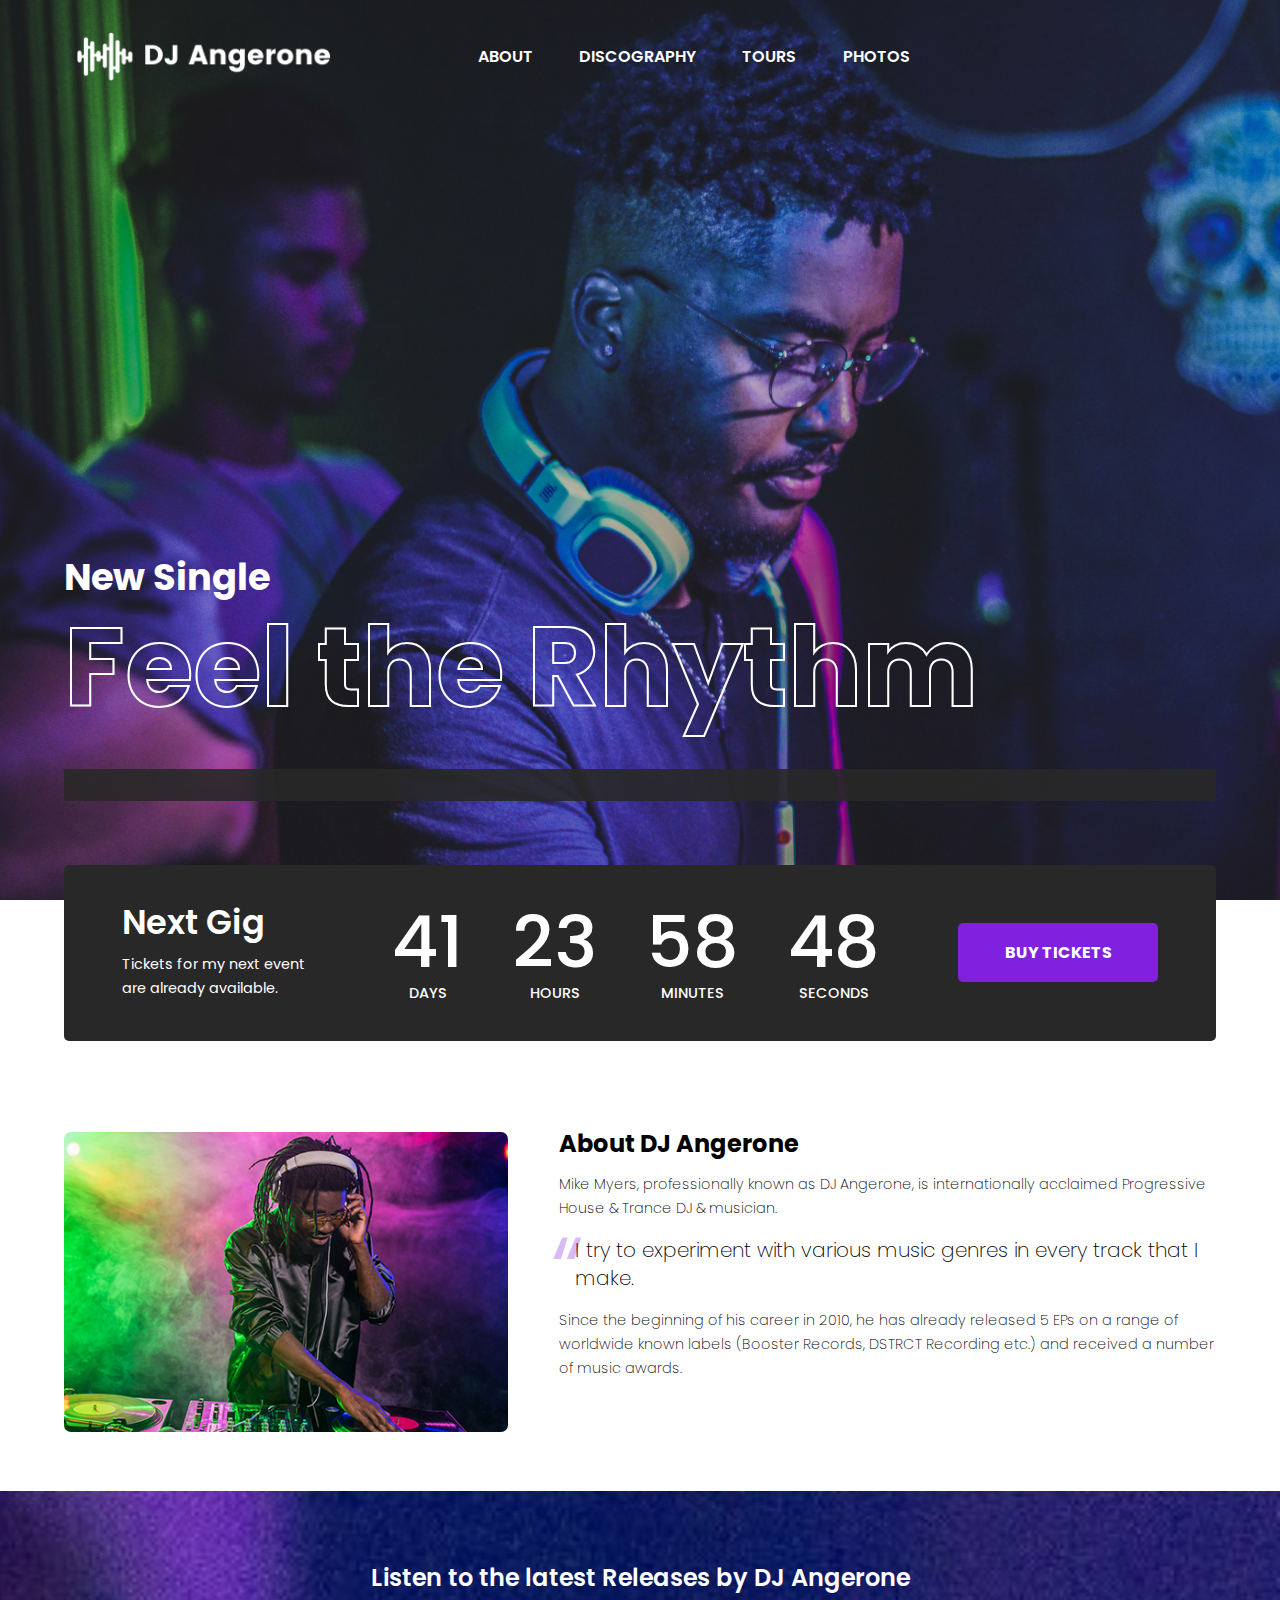
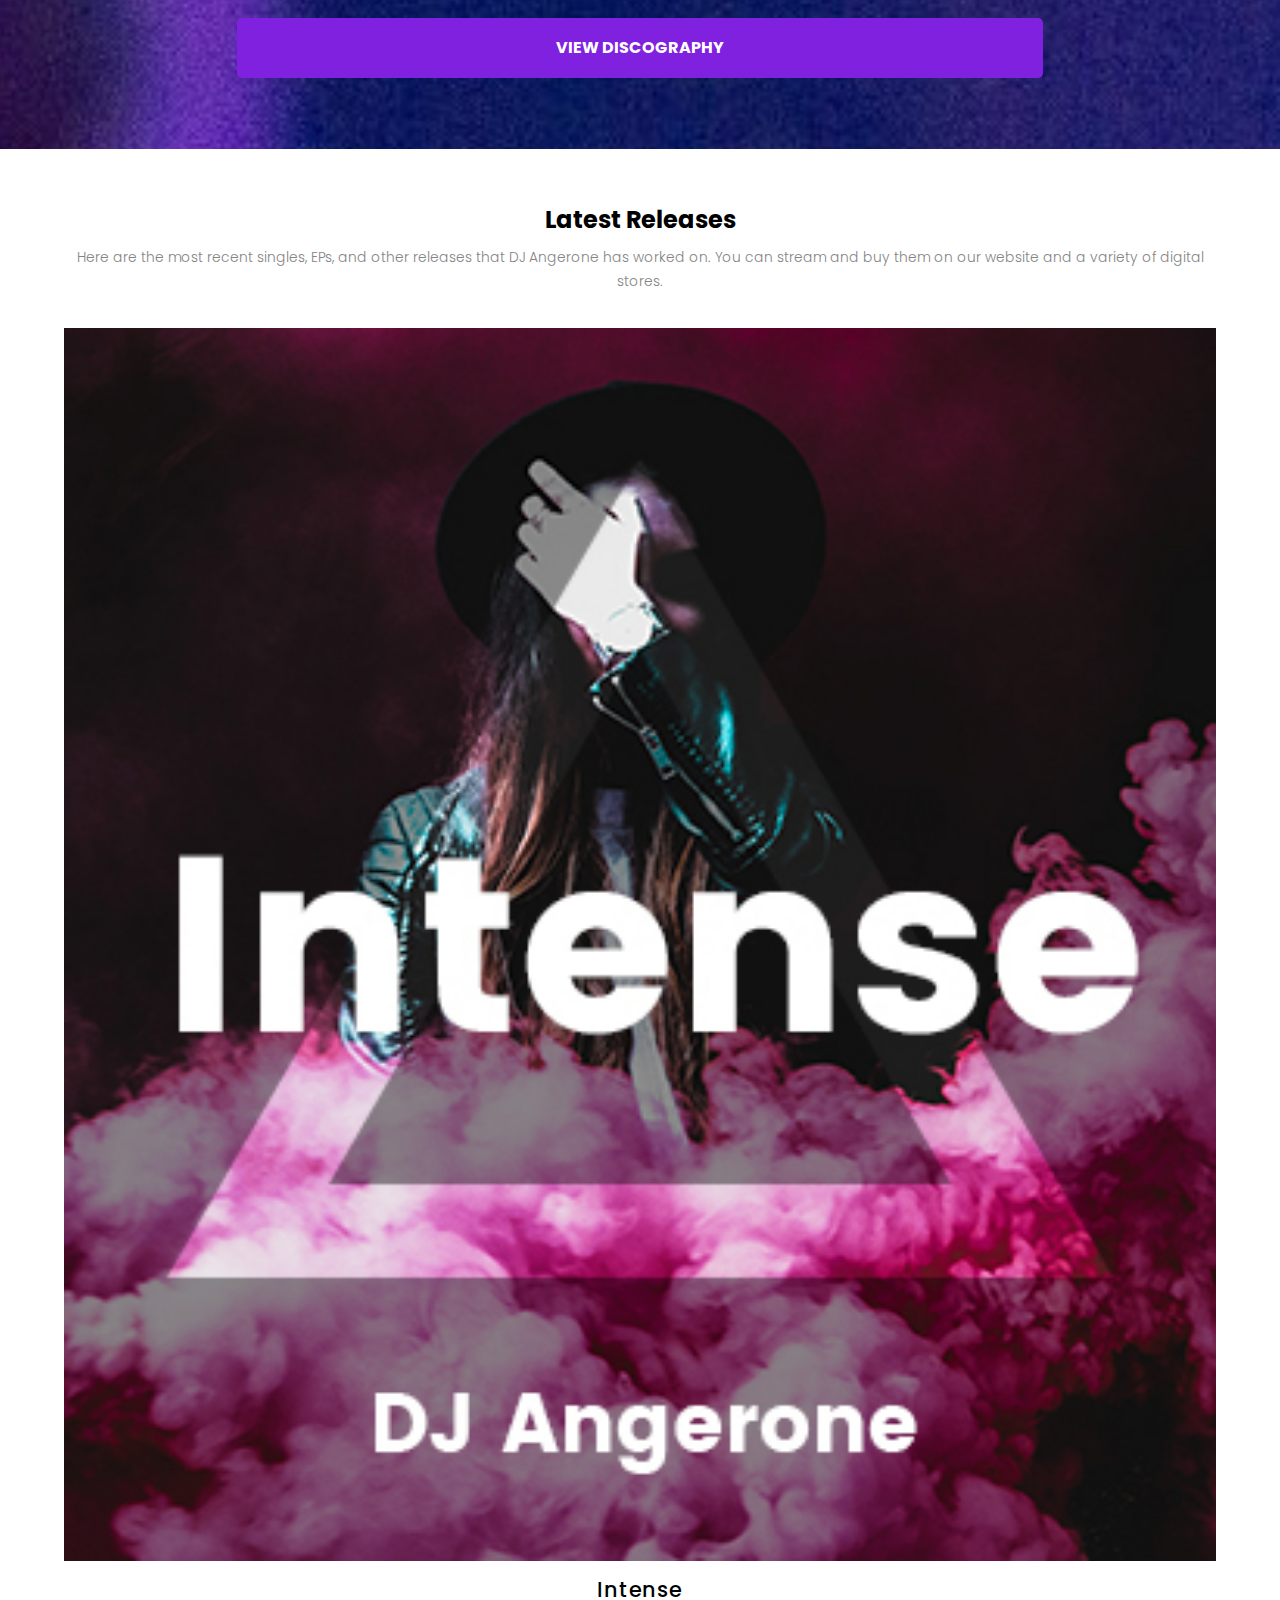
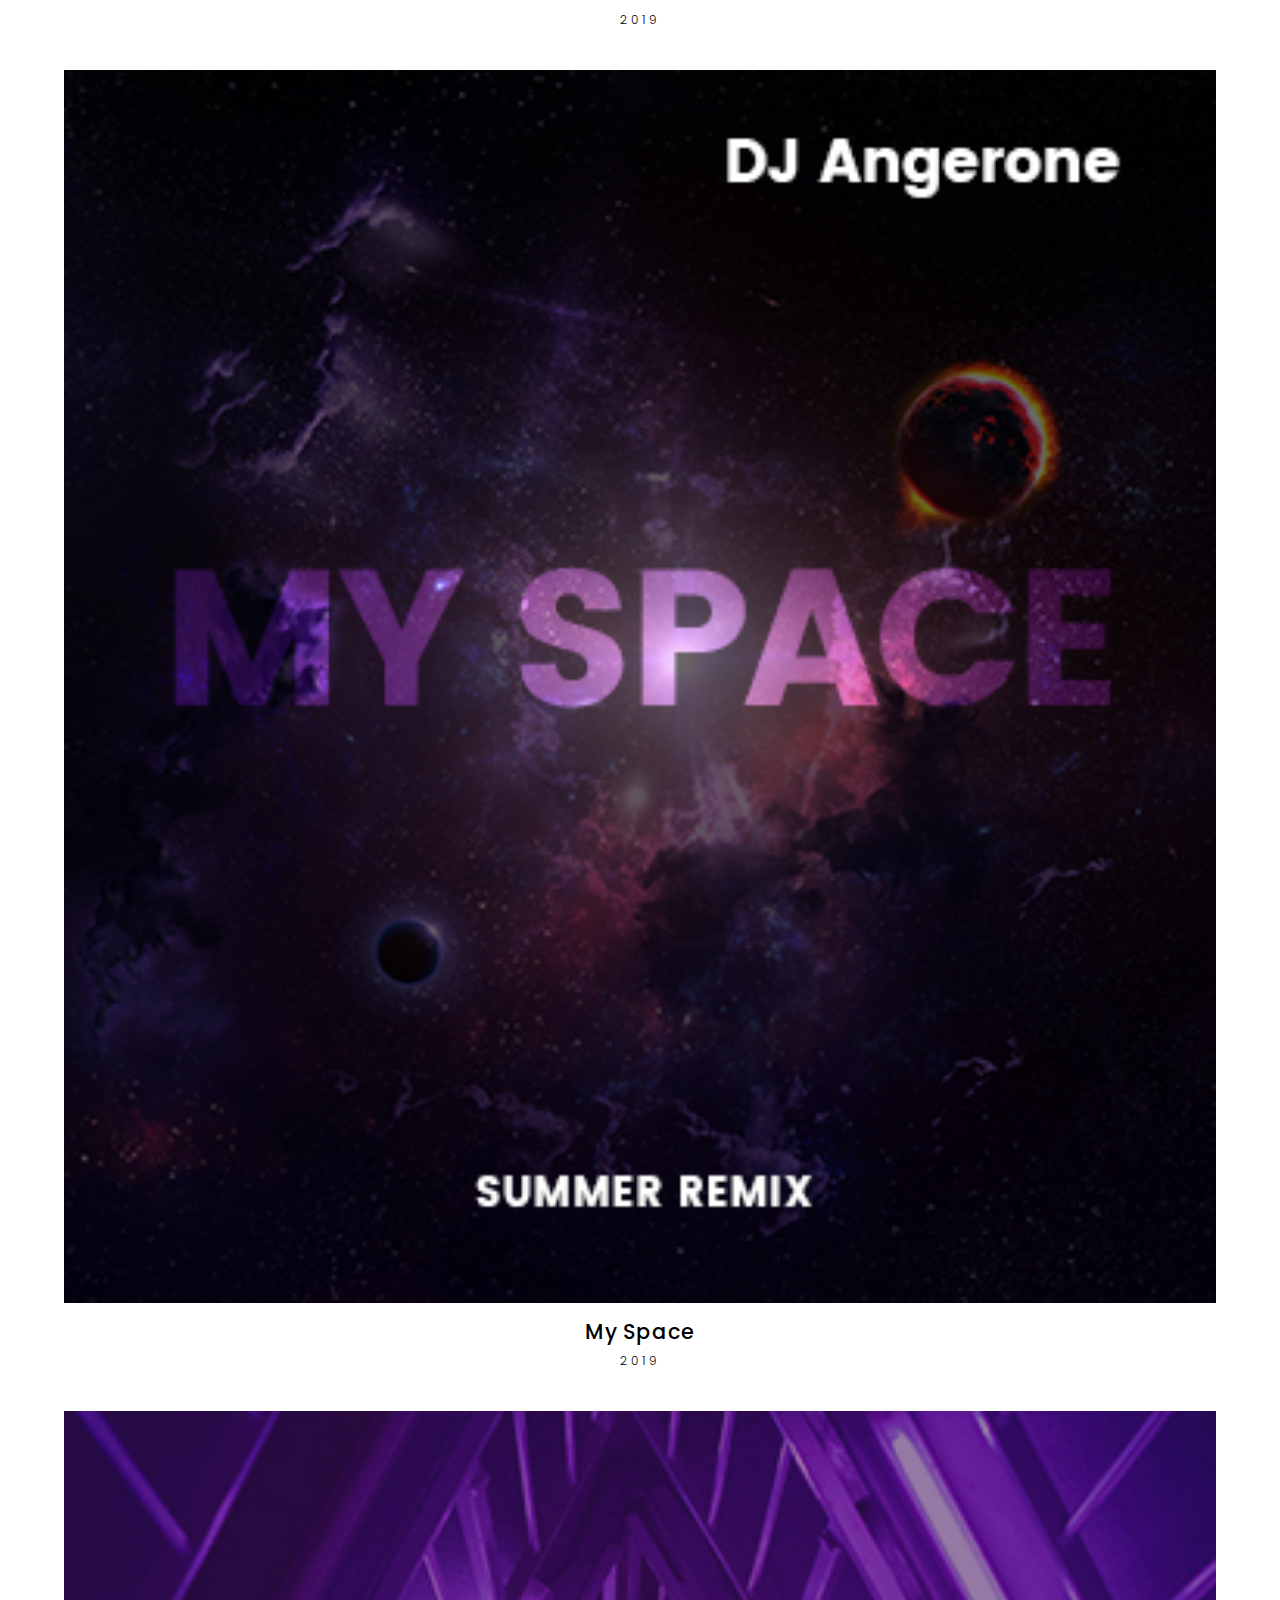
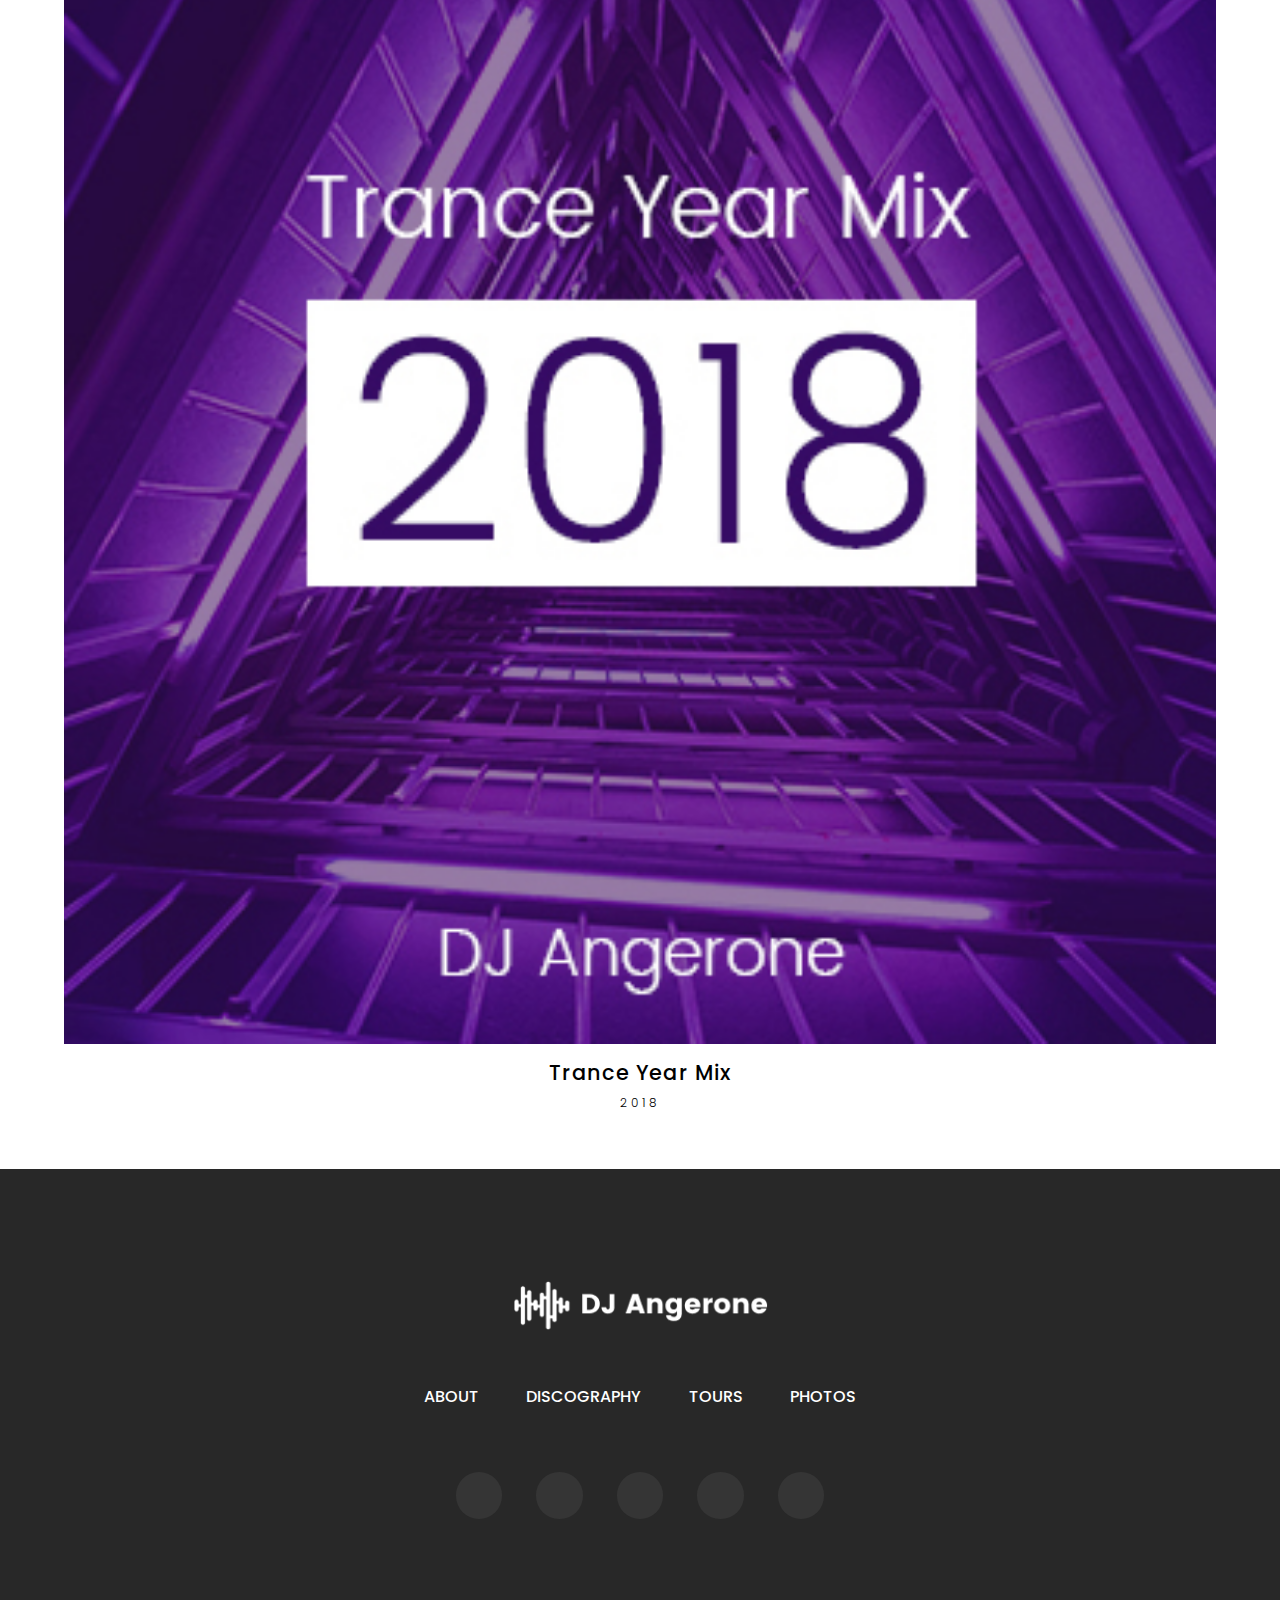
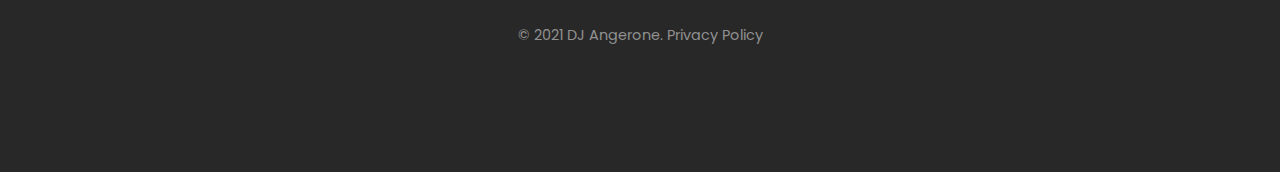
==== commit 455ee596: "homepage about section tablet view done" ====
--- a/index.html
+++ b/index.html
@@ -85,13 +85,15 @@
             <section class="next-gig">
                 <div class="next-gig__dark-pannel">
                     <div class="next-gig__dark-pannel__contents">
-                        <h2 class="next-gig__dark-pannel__contents__heading">
-                            <strong>next gig</strong>
-                        </h2>
-
-                        <p class="next-gig__dark-pannel__contents__availability">
-                            Tickets for my next event are already available.
-                        </p>
+                        <div class=next-gig__dark-pannel__contents__text-content>
+                            <h2 class="next-gig__dark-pannel__contents__text-content__heading">
+                                <strong>next gig</strong>
+                            </h2>
+    
+                            <p class="next-gig__dark-pannel__contents__text-content__availability">
+                                Tickets for my next event are already available.
+                            </p>
+                        </div>
     
                         <time class="next-gig__dark-pannel__contents__time" datetime="2022-01-07T20:00:00">
                             <div class="next-gig__dark-pannel__contents__time__element">
@@ -106,6 +108,10 @@
                                 <output>58</output>
                                 <p>minutes</p>
                             </div>
+                            <div class="next-gig__dark-pannel__contents__time__element">
+                                <output>48</output>
+                                <p>seconds</p>
+                            </div>
                         </time>
     
                         <a class="next-gig__dark-pannel__contents__button" href="#">
@@ -125,7 +131,7 @@
                         Mike Myers, professionally known as DJ Angerone, is internationally
                         acclaimed Progressive House & Trance DJ & musician.
                         <q class="about-dj__text-content__about__dj-quote">
-                            I try to experiment with various music genres in every track I make.
+                            I try to experiment with various music genres in every track that I make.
                         </q>
                         Since the beginning of his career in 2010, he has already released 5 EPs on
                         a range of worldwide known labels (Booster Records, DSTRCT Recording etc.)
--- a/public/css/main.min.css
+++ b/public/css/main.min.css
@@ -1 +1 @@
-@import url("https://fonts.googleapis.com/css2?family=Poppins:wght@100;200;300;400;500;600;700;800;900&display=swap");html,body,div,span,applet,object,iframe,h1,h2,h3,h4,h5,h6,p,blockquote,pre,a,abbr,acronym,address,big,cite,code,del,dfn,em,img,ins,kbd,q,s,samp,small,strike,strong,sub,sup,tt,var,b,u,i,center,dl,dt,dd,ol,ul,li,fieldset,form,label,legend,table,caption,tbody,tfoot,thead,tr,th,td,article,aside,canvas,details,embed,figure,figcaption,footer,header,hgroup,menu,nav,output,ruby,section,summary,time,mark,audio,video{margin:0;padding:0;border:0;font-size:100%;font:inherit;vertical-align:baseline}article,aside,details,figcaption,figure,footer,header,hgroup,menu,nav,section{display:block}body{line-height:1}ol,ul{list-style:none}blockquote,q{quotes:none}blockquote:before,blockquote:after,q:before,q:after{content:'';content:none}table{border-collapse:collapse;border-spacing:0}a{text-decoration:none}a:visited,a:active{color:black}time,a{display:inline-block}html{font-size:16px}html body{font-family:"Poppins",sans-serif}.hidden{position:absolute !important;top:-9999px !important;left:-9999px !important}.header__top-bar{background-color:#282828;display:-webkit-box;display:-ms-flexbox;display:flex;padding:0.7rem 1.5rem 0.7rem 0.7rem}.header__top-bar__burger-menu{width:2rem;display:-webkit-box;display:-ms-flexbox;display:flex;-webkit-box-orient:vertical;-webkit-box-direction:normal;-ms-flex-direction:column;flex-direction:column}.header__top-bar__burger-menu__line{background-color:#fff;height:2px;margin:auto 0}.header__top-bar__dj-angerone-logo{width:10rem;margin-left:0.7rem}.header__top-bar__navlinks{display:none}.header__top-bar__social-networks{display:none}.header__top-bar__more-menu{display:-webkit-box;display:-ms-flexbox;display:flex;-webkit-box-orient:vertical;-webkit-box-direction:normal;-ms-flex-direction:column;flex-direction:column;-webkit-box-pack:space-evenly;-ms-flex-pack:space-evenly;justify-content:space-evenly;margin-left:auto}.header__top-bar__more-menu__point{border-radius:50%;background-color:#fff;width:0.37rem;height:0.37rem}@media all and (min-width: 1024px){.header__top-bar{background:none;padding:2rem 5% 0 5%;-webkit-box-pack:justify;-ms-flex-pack:justify;justify-content:space-between;-webkit-box-align:center;-ms-flex-align:center;align-items:center}.header__top-bar__burger-menu{display:none}.header__top-bar__dj-angerone-logo{width:16rem}.header__top-bar__navlinks{display:inherit}.header__top-bar__navlinks__links-list{display:-webkit-box;display:-ms-flexbox;display:flex}.header__top-bar__navlinks__links-list__element__link{text-transform:uppercase;font-weight:600;color:#fff}.header__top-bar__navlinks__links-list__element__link:visited,.header__top-bar__navlinks__links-list__element__link:active{color:#fff}.header__top-bar__social-networks{display:-webkit-box;display:-ms-flexbox;display:flex}.header__top-bar__social-networks__button__link .fab{color:#9d9d9d;font-size:1.3rem}.header__top-bar__more-menu{display:none}}.footer{background-color:#282828;display:-webkit-box;display:-ms-flexbox;display:flex;-webkit-box-orient:vertical;-webkit-box-direction:normal;-ms-flex-direction:column;flex-direction:column;padding:4rem 0}.footer__dj-angerone-logo{margin:0 auto;width:16rem;padding-bottom:1.8rem}.footer__navlinks{margin:0 auto;padding-bottom:1.6rem}.footer__navlinks__links-list__element{text-align:center;text-transform:uppercase;font-weight:500;padding-bottom:1.1rem}.footer__navlinks__links-list__element__link{color:#fff}.footer__navlinks__links-list__element__link:visited,.footer__navlinks__links-list__element__link:active{color:#fff}.footer__social-networks{display:-webkit-box;display:-ms-flexbox;display:flex;width:18rem;-webkit-box-pack:justify;-ms-flex-pack:justify;justify-content:space-between;margin:0 auto;padding-bottom:2.8rem}.footer__social-networks__button__link{height:1.5rem;width:1.5rem;border-radius:50%;background-color:#353535;padding:0.7rem;display:-webkit-box;display:-ms-flexbox;display:flex}.footer__social-networks__button__link .fab{margin:auto;font-size:1.35rem;color:#fff}.footer__attribution{margin:0 auto;color:#919191;font-size:0.9rem}@media all and (min-width: 768px){.footer__dj-angerone-logo{padding-bottom:2.3rem}.footer__navlinks__links-list{display:-webkit-box;display:-ms-flexbox;display:flex;-webkit-box-pack:justify;-ms-flex-pack:justify;justify-content:space-between;width:27rem}.footer__navlinks__links-list__element{padding-bottom:0.7rem}.footer__social-networks{width:20rem}}@media all and (min-width: 1024px){.footer{padding:7rem 0 8.1rem 0}.footer__dj-angerone-logo{padding-bottom:3.7rem}.footer__navlinks{padding-bottom:3.5rem}.footer__social-networks{padding-bottom:6.8rem;width:23rem}}.header__new-single{background-image:url("../img/homapage-banner-img.jpg");background-size:cover;height:19rem;display:-webkit-box;display:-ms-flexbox;display:flex;-webkit-box-orient:vertical;-webkit-box-direction:normal;-ms-flex-direction:column;flex-direction:column}.header__new-single__contents{margin:auto;display:-webkit-box;display:-ms-flexbox;display:flex;-webkit-box-orient:vertical;-webkit-box-direction:normal;-ms-flex-direction:column;flex-direction:column;width:90%;height:50%}.header__new-single__contents__heading,.header__new-single__contents__song-title{color:#fff}.header__new-single__contents__heading{text-transform:capitalize;font-size:1.5rem;font-weight:700;padding-top:1.75rem}.header__new-single__contents__song-title{font-size:2.15rem;font-weight:700;line-height:2.6rem;padding-top:0.25rem;color:transparent;-webkit-text-stroke:2px #fff}.header__new-single__contents__audio-player{width:100%;height:2rem;background-color:#282828;opacity:0.9;margin-top:auto}@media all and (min-width: 768px){.header__new-single{height:25.1rem}.header__new-single__contents{height:65%}.header__new-single__contents__song-title{font-size:4.1rem;padding-top:1.5rem}.header__new-single__contents__audio-player{margin-top:2.3rem}}@media all and (min-width: 1024px){.header{background-image:url("../img/homapage-banner-img.jpg");background-size:cover;height:100vh}.header__new-single{background:none;height:auto}}.next-gig{display:-webkit-box;display:-ms-flexbox;display:flex}.next-gig__dark-pannel{margin:auto;background-color:#282828;width:90%;border-radius:5px;position:relative;top:-2.2rem;padding:2rem 0}.next-gig__dark-pannel__contents{margin:auto;width:85%;color:#fff;text-align:center}.next-gig__dark-pannel__contents__heading{font-size:1.4rem;font-weight:600;text-transform:capitalize;padding-bottom:0.75rem}.next-gig__dark-pannel__contents__availability{font-size:0.85rem;line-height:1.5rem;padding-bottom:0.95rem}.next-gig__dark-pannel__contents__time{display:-webkit-box;display:-ms-flexbox;display:flex;-ms-flex-pack:distribute;justify-content:space-around;padding-bottom:2rem}.next-gig__dark-pannel__contents__time__element{font-weight:500}.next-gig__dark-pannel__contents__time__element output{font-size:2.2rem}.next-gig__dark-pannel__contents__time__element p{text-transform:uppercase;font-size:0.65rem;padding-top:0.5rem}.next-gig__dark-pannel__contents__button{background-color:#8121e0;border-radius:5px;height:3.7rem;display:-webkit-box;display:-ms-flexbox;display:flex}.next-gig__dark-pannel__contents__button p{margin:auto;font-weight:700;color:#fff;text-transform:uppercase}.about-dj{display:-webkit-box;display:-ms-flexbox;display:flex;-ms-flex-wrap:wrap;flex-wrap:wrap;padding:3.5rem 0}.about-dj__figure,.about-dj__text-content{margin:auto;width:90%}.about-dj__figure img{height:100%;width:100%;border-radius:7px}.about-dj__text-content__heading{font-size:1.5rem;font-weight:700;padding:2.1rem 0 1rem 0}.about-dj__text-content__about{font-size:0.9rem;font-weight:200;line-height:1.5rem}.about-dj__text-content__about__dj-quote{display:inline-block;padding:1rem;font-size:1.25rem;position:relative;line-height:1.75rem}.about-dj__text-content__about__dj-quote::before{position:absolute;content:'"';color:#8121e0;opacity:0.3;font-size:7rem;font-weight:300;top:-1.55rem;left:0.47rem;-webkit-transform:rotate(180deg) skewX(160deg);transform:rotate(180deg) skewX(160deg);z-index:-1}.latest-releases__view-discography{background-image:url("../img/homepage-latest-releases-background.jpg");background-size:550%;background-position:-810px -390px;height:16.1rem;display:-webkit-box;display:-ms-flexbox;display:flex;-ms-flex-wrap:wrap;flex-wrap:wrap}.latest-releases__view-discography__heading{font-size:1.5rem;font-weight:600;line-height:2rem;color:#fff;margin:auto auto 0 auto;width:90%;text-align:center}.latest-releases__view-discography__button{margin:1.5rem auto auto auto;width:63%;background-color:#8121e0;border-radius:5px;height:3.7rem;display:-webkit-box;display:-ms-flexbox;display:flex}.latest-releases__view-discography__button p{margin:auto;font-weight:700;color:#fff;text-transform:uppercase}.latest-releases__text-content,.latest-releases__list{width:90%;margin:0 auto}.latest-releases__text-content{text-align:center}.latest-releases__text-content__heading{text-transform:capitalize;font-size:1.5rem;font-weight:700;padding:3.7rem 0 0.85rem 0}.latest-releases__text-content__info{font-weight:300;font-size:0.86rem;line-height:1.5rem;color:#848484}.latest-releases__list{padding:2.15rem 0 1rem 0}.latest-releases__list__release{padding-bottom:2.75rem}.latest-releases__list__release__title,.latest-releases__list__release__year{text-align:center}.latest-releases__list__release__title{text-transform:capitalize;font-size:1.3rem;font-weight:500;letter-spacing:0.05rem;padding:1rem 0 0.8rem 0}.latest-releases__list__release__year{font-size:0.75rem;font-weight:300;letter-spacing:0.2rem}.latest-releases__list__release__cover{width:100%}.join-fanbase,.tour-schedule,.tickets-desk,.partners-sponsors{display:none}.About-header{margin:0px auto;width:1441px;height:500px;color:white;background-image:url(/public/img/banner-img.jpg);background-repeat:no-repeat;background-size:cover}.About-header__topBar{margin:0px auto;padding-top:20px;display:-webkit-box;display:-ms-flexbox;display:flex;-webkit-box-pack:center;-ms-flex-pack:center;justify-content:center;-webkit-box-align:center;-ms-flex-align:center;align-items:center}.About-header__topBar__element__menuAndlogo{display:inline-block;padding-right:0px}.About-header__topBar__element__menuAndlogo .menu-humb{font-size:50px;font-weight:larger}.About-header__topBar__element__nav{padding-left:200px}.About-header__topBar__element__nav__list__li{display:inline-block;padding-right:30px;font-weight:bold}.About-header__topBar__element__nav__list__li .about-TopnavLink{color:white}.About-header__topBar__element__nav__list__li .about-TopnavLink:visited{color:white}.About-header .About-header__headTitleBlock{padding:200px;text-align:center;height:100vh}.About-header .About-header__headTitleBlock__h1{font-size:40px;font-weight:bolder}.About-header .About-header__headTitleBlock__li{display:inline-block;font-weight:bold;font-size:12px}.About-header .About-header__headTitleBlock__li__a{color:white}.About-header .About-header__headTitleBlock__li__a:visited{color:white}.About-header .About-header__headTitleBlock__liPoint{font-size:50px;font-weight:bolder;color:goldenrod}.About-header .About-header__headTitleBlock__li-Gray{opacity:0.5}.about-Main{margin:0px auto;width:1441px;color:darkgrey}.about-Main .about__h1{font-weight:bolder;font-size:30px;color:black;padding-bottom:20px}.about-Main .globalMain__sectDJ{display:-webkit-box;display:-ms-flexbox;display:flex;-webkit-column-gap:100px;column-gap:100px;height:430px;padding-left:150px;padding-right:150px;padding-top:100px;padding-bottom:100px}.about-Main .globalMain__sectDJ .globalMain__sectDJ__TextSignaturButton{text-align:left}.about-Main .globalMain__sectDJ .globalMain__sectDJ__TextSignaturButton__hr{width:118px}.about-Main .globalMain__sectDJ .globalMain__sectDJ__TextSignaturButton__list-reseausociaux,.about-Main .globalMain__sectDJ .globalMain__sectDJ__TextSignaturButton__list-mailgsm{display:inline-block;padding-right:20px;padding-top:20px}.about-Main .globalMain__sectDJ .globalMain__sectDJ__TextSignaturButton__list-reseausociaux{display:inline-block;padding-right:30px;padding-top:20px;padding-bottom:20px}.about-Main .globalMain__sectDJ .globalMain__sectDJ__TextSignaturButton__paragraph{padding-bottom:20px;text-align:justify}.about-Main .globalMain__sectDJ .globalMain__sectDJ__TextSignaturButton__paragraph1{font-size:14px}.about-Main .globalMain__sectDJ .globalMain__sectDJ__TextSignaturButton__paragraph2{font-size:18px}.about-Main .globalMain__sectDJ .globalMain__sectDJ__TextSignaturButton__FigSignature{text-align:right}.about-Main .globalMain__sectDJ .globalMain__sectDJ__TextSignaturButton__GetInTouch{width:130px;height:50px;text-align:center;background-color:#8121e0;border-radius:5px}.about-Main .globalMain__sectDJ .globalMain__sectDJ__TextSignaturButton__GetInTouch p{padding-top:18px;font-size:14px;color:white;font-weight:bold}.about-Main .globalMain__sectDJ .globalMain__sectDJ__TextSignaturButton__imgDJ{width:100%}.about-Main .about-Main__DiscoverMusic{margin:20px auto;padding-top:60px;background-color:#f5f5f5;background-image:url(/public/img/bg-circle-2.png);background-repeat:no-repeat;background-size:cover;background-position:center;height:30rem}.about-Main .about-Main__DiscoverMusic__titleh1{text-align:center;color:black;padding-top:60px;padding-bottom:0px}.about-Main .about-Main__DiscoverMusic__containerGrid{display:-ms-grid;display:grid;-ms-grid-columns:(1fr)[3];grid-template-columns:repeat(3, 1fr);-webkit-column-gap:55px;column-gap:55px;row-gap:55px;padding-left:50px;padding-right:50px;padding-top:50px;padding-bottom:0px}.about-Main .about-Main__DiscoverMusic__containerGrid .DiscoverMusic__containerGrid__h2{font-size:20px;color:black;padding-bottom:10px;font-weight:bolder}.about-Main .about-Main__DiscoverMusic__containerGrid .DiscoverMusic__containerGrid__paragraph{font-size:15px}.about-Main .about-Main__DiscoverMusic__containerGrid .containerGrid__article__rect-icon{float:left;width:20px;height:30px;padding:20px}.about-Main .about-Main__Release__divSectionTitle{margin:0px auto;width:60%;text-align:center;padding-top:100px;padding-bottom:50px;padding-left:50px;padding-right:50px}.about-Main .about-Main__Release__divSectionTitle__p{font-size:18px}.about-Main .about-Main__Release__containerArticle{display:-webkit-box;display:-ms-flexbox;display:flex;-webkit-box-pack:justify;-ms-flex-pack:justify;justify-content:space-between;padding-left:150px;padding-right:150px;padding-bottom:150px}.about-Main .about-Main__Release__containerArticle__article{text-align:center}.about-Main .about-Main__Release__containerArticle__article__h2{font-size:20px;color:black;font-weight:bold;padding:20px}.about-Main .about-Main__Release__containerArticle__article__p{font:12px}.about-footer-width{margin:0px auto;width:1441px}body .gallery{padding:55px 0;display:-ms-grid;display:grid;-ms-grid-columns:1fr;grid-template-columns:1fr;-ms-grid-rows:(1fr)[12];grid-template-rows:repeat(12, 1fr);gap:30px}body .gallery-element{width:100%;aspect-ratio:1/1;-o-object-fit:cover;object-fit:cover}@media (min-width: 768px) and (max-width: 1024px){body .gallery{padding:80px 0;-ms-grid-columns:(1fr)[3];grid-template-columns:repeat(3, 1fr);-ms-grid-rows:(1fr)[4];grid-template-rows:repeat(4, 1fr)}}@media (min-width: 1025px){body .gallery{padding:150px 0;-ms-grid-columns:(1fr)[4];grid-template-columns:repeat(4, 1fr);-ms-grid-rows:(1fr)[3];grid-template-rows:repeat(3, 1fr)}}body .discography__album__grid__container{padding:40px 0 45px;display:-ms-grid;display:grid;-ms-grid-columns:1fr;grid-template-columns:1fr;-ms-grid-rows:(1fr)[6];grid-template-rows:repeat(6, 1fr);row-gap:5px}body .discography__album__grid__container .discography__album__container{text-align:center;padding:15px}body .discography__album__grid__container .discography__album__cover{width:100%;aspect-ratio:1/1;-o-object-fit:cover;object-fit:cover}body .discography__album__grid__container .discography__album__heading{font-size:1.25em;margin:24px auto 1em}body .discography__album__grid__container .discography__album__release-year{color:#444;font-weight:200;letter-spacing:0.06em}@media (min-width: 768px) and (max-width: 1024px){body .discography__album__grid__container{padding:55px 25px 60px;-ms-grid-columns:(1fr)[2];grid-template-columns:repeat(2, 1fr);-ms-grid-rows:(1fr)[3];grid-template-rows:repeat(3, 1fr)}}@media (min-width: 1025px) and (max-width: 1270px){body .discography__album__grid__container{-ms-grid-columns:(1fr)[3];grid-template-columns:repeat(3, 1fr);-ms-grid-rows:(1fr)[2];grid-template-rows:repeat(2, 1fr)}}@media (min-width: 1270px){body .discography__album__grid__container{width:1270px;margin:auto;-ms-grid-columns:(1fr)[3];grid-template-columns:repeat(3, 1fr);-ms-grid-rows:(1fr)[2];grid-template-rows:repeat(2, 1fr)}}
+@import url("https://fonts.googleapis.com/css2?family=Poppins:wght@100;200;300;400;500;600;700;800;900&display=swap");html,body,div,span,applet,object,iframe,h1,h2,h3,h4,h5,h6,p,blockquote,pre,a,abbr,acronym,address,big,cite,code,del,dfn,em,img,ins,kbd,q,s,samp,small,strike,strong,sub,sup,tt,var,b,u,i,center,dl,dt,dd,ol,ul,li,fieldset,form,label,legend,table,caption,tbody,tfoot,thead,tr,th,td,article,aside,canvas,details,embed,figure,figcaption,footer,header,hgroup,menu,nav,output,ruby,section,summary,time,mark,audio,video{margin:0;padding:0;border:0;font-size:100%;font:inherit;vertical-align:baseline}article,aside,details,figcaption,figure,footer,header,hgroup,menu,nav,section{display:block}body{line-height:1}ol,ul{list-style:none}blockquote,q{quotes:none}blockquote:before,blockquote:after,q:before,q:after{content:'';content:none}table{border-collapse:collapse;border-spacing:0}a{text-decoration:none}a:visited,a:active{color:black}time,a{display:inline-block}html{font-size:16px}html body{font-family:"Poppins",sans-serif}.hidden{position:absolute !important;top:-9999px !important;left:-9999px !important}.header__top-bar{background-color:#282828;display:-webkit-box;display:-ms-flexbox;display:flex;padding:0.7rem 1.5rem 0.7rem 0.7rem}.header__top-bar__burger-menu{width:2rem;display:-webkit-box;display:-ms-flexbox;display:flex;-webkit-box-orient:vertical;-webkit-box-direction:normal;-ms-flex-direction:column;flex-direction:column}.header__top-bar__burger-menu__line{background-color:#fff;height:2px;margin:auto 0}.header__top-bar__dj-angerone-logo{width:10rem;margin-left:0.7rem}.header__top-bar__navlinks{display:none}.header__top-bar__social-networks{display:none}.header__top-bar__more-menu{display:-webkit-box;display:-ms-flexbox;display:flex;-webkit-box-orient:vertical;-webkit-box-direction:normal;-ms-flex-direction:column;flex-direction:column;-webkit-box-pack:space-evenly;-ms-flex-pack:space-evenly;justify-content:space-evenly;margin-left:auto}.header__top-bar__more-menu__point{border-radius:50%;background-color:#fff;width:0.37rem;height:0.37rem}@media all and (min-width: 1024px){.header__top-bar{background:none;padding:2rem 5% 0 5%;-webkit-box-pack:justify;-ms-flex-pack:justify;justify-content:space-between;-webkit-box-align:center;-ms-flex-align:center;align-items:center}.header__top-bar__burger-menu{display:none}.header__top-bar__dj-angerone-logo{width:16rem}.header__top-bar__navlinks{display:inherit}.header__top-bar__navlinks__links-list{display:-webkit-box;display:-ms-flexbox;display:flex;-webkit-box-pack:justify;-ms-flex-pack:justify;justify-content:space-between;width:27rem}.header__top-bar__navlinks__links-list__element__link{text-transform:uppercase;font-weight:600;color:#fff}.header__top-bar__navlinks__links-list__element__link:visited,.header__top-bar__navlinks__links-list__element__link:active{color:#fff}.header__top-bar__social-networks{display:-webkit-box;display:-ms-flexbox;display:flex;-webkit-box-pack:justify;-ms-flex-pack:justify;justify-content:space-between;width:10rem}.header__top-bar__social-networks__button__link .fab{color:#9d9d9d;font-size:1.3rem}.header__top-bar__more-menu{display:none}}.footer{background-color:#282828;display:-webkit-box;display:-ms-flexbox;display:flex;-webkit-box-orient:vertical;-webkit-box-direction:normal;-ms-flex-direction:column;flex-direction:column;padding:4rem 0}.footer__dj-angerone-logo{margin:0 auto;width:16rem;padding-bottom:1.8rem}.footer__navlinks{margin:0 auto;padding-bottom:1.6rem}.footer__navlinks__links-list__element{text-align:center;text-transform:uppercase;font-weight:500;padding-bottom:1.1rem}.footer__navlinks__links-list__element__link{color:#fff}.footer__navlinks__links-list__element__link:visited,.footer__navlinks__links-list__element__link:active{color:#fff}.footer__social-networks{display:-webkit-box;display:-ms-flexbox;display:flex;width:18rem;-webkit-box-pack:justify;-ms-flex-pack:justify;justify-content:space-between;margin:0 auto;padding-bottom:2.8rem}.footer__social-networks__button__link{height:1.5rem;width:1.5rem;border-radius:50%;background-color:#353535;padding:0.7rem;display:-webkit-box;display:-ms-flexbox;display:flex}.footer__social-networks__button__link .fab{margin:auto;font-size:1.35rem;color:#fff}.footer__attribution{margin:0 auto;color:#919191;font-size:0.9rem}@media all and (min-width: 768px){.footer__dj-angerone-logo{padding-bottom:2.3rem}.footer__navlinks__links-list{display:-webkit-box;display:-ms-flexbox;display:flex;-webkit-box-pack:justify;-ms-flex-pack:justify;justify-content:space-between;width:27rem}.footer__navlinks__links-list__element{padding-bottom:0.7rem}.footer__social-networks{width:20rem}}@media all and (min-width: 1024px){.footer{padding:7rem 0 8.1rem 0}.footer__dj-angerone-logo{padding-bottom:3.7rem}.footer__navlinks{padding-bottom:3.5rem}.footer__social-networks{padding-bottom:6.8rem;width:23rem}}.header__new-single{background-image:url("../img/homapage-banner-img.jpg");background-size:cover;height:19rem;display:-webkit-box;display:-ms-flexbox;display:flex;-webkit-box-orient:vertical;-webkit-box-direction:normal;-ms-flex-direction:column;flex-direction:column}.header__new-single__contents{margin:auto;display:-webkit-box;display:-ms-flexbox;display:flex;-webkit-box-orient:vertical;-webkit-box-direction:normal;-ms-flex-direction:column;flex-direction:column;width:90%;height:50%}.header__new-single__contents__heading,.header__new-single__contents__song-title{color:#fff}.header__new-single__contents__heading{text-transform:capitalize;font-size:1.5rem;font-weight:700;padding-top:1.75rem}.header__new-single__contents__song-title{font-size:2.15rem;font-weight:700;line-height:2.6rem;padding-top:0.25rem;color:transparent;-webkit-text-stroke:2px #fff}.header__new-single__contents__audio-player{width:100%;height:2rem;background-color:#282828;opacity:0.9;margin-top:auto}@media all and (min-width: 768px){.header__new-single{height:25.1rem}.header__new-single__contents{height:65%}.header__new-single__contents__song-title{font-size:4.1rem;padding-top:1.5rem}.header__new-single__contents__audio-player{margin-top:2.3rem}}@media all and (min-width: 1024px){.header{background-image:url("../img/homapage-banner-img.jpg");background-size:cover;height:100vh}.header__new-single{background:none;height:auto}.header__new-single__contents{height:80vh;max-width:1165.85px}.header__new-single__contents__heading{margin-top:50vh;font-size:2.3rem}.header__new-single__contents__song-title{margin-top:3vh;font-size:6.9rem}.header__new-single__contents__audio-player{margin-top:auto}}.next-gig{display:-webkit-box;display:-ms-flexbox;display:flex}.next-gig__dark-pannel{margin:auto;background-color:#282828;width:90%;border-radius:5px;position:relative;top:-2.2rem;padding:2rem 0}.next-gig__dark-pannel__contents{margin:auto;width:85%;color:#fff;text-align:center}.next-gig__dark-pannel__contents__text-content__heading{font-size:1.4rem;font-weight:600;text-transform:capitalize;padding-bottom:0.75rem}.next-gig__dark-pannel__contents__text-content__availability{font-size:0.9rem;line-height:1.5rem;padding-bottom:0.95rem}.next-gig__dark-pannel__contents__time{display:-webkit-box;display:-ms-flexbox;display:flex;-ms-flex-pack:distribute;justify-content:space-around;padding-bottom:2rem}.next-gig__dark-pannel__contents__time__element{font-weight:500}.next-gig__dark-pannel__contents__time__element:last-child{display:none}.next-gig__dark-pannel__contents__time__element output{font-size:2.2rem}.next-gig__dark-pannel__contents__time__element p{text-transform:uppercase;font-size:0.65rem;padding-top:0.5rem}.next-gig__dark-pannel__contents__button{background-color:#8121e0;border-radius:5px;height:3.7rem;display:-webkit-box;display:-ms-flexbox;display:flex}.next-gig__dark-pannel__contents__button p{margin:auto;font-weight:700;color:#fff;text-transform:uppercase}@media all and (min-width: 768px){.next-gig__dark-pannel{padding:2.55rem 0}.next-gig__dark-pannel__contents{width:90%}.next-gig__dark-pannel__contents__time__element:last-child{display:unset}.next-gig__dark-pannel__contents__time__element output{font-size:3.7rem}.next-gig__dark-pannel__contents__time__element p{font-size:0.8rem}}@media all and (min-width: 1024px){.next-gig__dark-pannel{max-width:1165.85px}.next-gig__dark-pannel__contents{display:-webkit-box;display:-ms-flexbox;display:flex;-webkit-box-pack:justify;-ms-flex-pack:justify;justify-content:space-between;-webkit-box-align:center;-ms-flex-align:center;align-items:center}.next-gig__dark-pannel__contents__text-content{text-align:left;width:12rem}.next-gig__dark-pannel__contents__text-content__heading{font-size:2.1rem}.next-gig__dark-pannel__contents__text-content__availability{padding-bottom:0}.next-gig__dark-pannel__contents__time{padding-bottom:0;-webkit-box-pack:justify;-ms-flex-pack:justify;justify-content:space-between;width:47%}.next-gig__dark-pannel__contents__time__element output{font-size:4.5rem}.next-gig__dark-pannel__contents__time__element p{font-size:0.9rem}.next-gig__dark-pannel__contents__button{width:12.5rem}}.about-dj{display:-webkit-box;display:-ms-flexbox;display:flex;-ms-flex-wrap:wrap;flex-wrap:wrap;padding:3.5rem 0}.about-dj__figure,.about-dj__text-content{margin:auto;width:90%}.about-dj__figure img{height:100%;width:100%;border-radius:7px}.about-dj__text-content__heading{font-size:1.5rem;font-weight:700;padding:2.1rem 0 1rem 0}.about-dj__text-content__about{font-size:0.9rem;font-weight:200;line-height:1.5rem}.about-dj__text-content__about__dj-quote{display:inline-block;padding:1rem;font-size:1.25rem;position:relative;line-height:1.75rem}.about-dj__text-content__about__dj-quote::before{position:absolute;content:'"';color:#8121e0;opacity:0.3;font-size:7rem;font-weight:300;top:-1.55rem;left:0.47rem;-webkit-transform:rotate(180deg) skewX(160deg);transform:rotate(180deg) skewX(160deg);z-index:-1}@media all and (min-width: 768px){.about-dj{margin:0 5%;-webkit-box-pack:justify;-ms-flex-pack:justify;justify-content:space-between}.about-dj__figure,.about-dj__text-content{margin:0}.about-dj__figure{width:38.5%}.about-dj__figure img{height:unset}.about-dj__text-content{width:57%}.about-dj__text-content__heading{padding-top:0}}.latest-releases__view-discography{background-image:url("../img/homepage-latest-releases-background.jpg");background-size:550%;background-position:-810px -390px;height:16.1rem;display:-webkit-box;display:-ms-flexbox;display:flex;-ms-flex-wrap:wrap;flex-wrap:wrap}.latest-releases__view-discography__heading{font-size:1.5rem;font-weight:600;line-height:2rem;color:#fff;margin:auto auto 0 auto;width:90%;text-align:center}.latest-releases__view-discography__button{margin:1.5rem auto auto auto;width:63%;background-color:#8121e0;border-radius:5px;height:3.7rem;display:-webkit-box;display:-ms-flexbox;display:flex}.latest-releases__view-discography__button p{margin:auto;font-weight:700;color:#fff;text-transform:uppercase}.latest-releases__text-content,.latest-releases__list{width:90%;margin:0 auto}.latest-releases__text-content{text-align:center}.latest-releases__text-content__heading{text-transform:capitalize;font-size:1.5rem;font-weight:700;padding:3.7rem 0 0.85rem 0}.latest-releases__text-content__info{font-weight:300;font-size:0.86rem;line-height:1.5rem;color:#848484}.latest-releases__list{padding:2.15rem 0 1rem 0}.latest-releases__list__release{padding-bottom:2.75rem}.latest-releases__list__release__title,.latest-releases__list__release__year{text-align:center}.latest-releases__list__release__title{text-transform:capitalize;font-size:1.3rem;font-weight:500;letter-spacing:0.05rem;padding:1rem 0 0.8rem 0}.latest-releases__list__release__year{font-size:0.75rem;font-weight:300;letter-spacing:0.2rem}.latest-releases__list__release__cover{width:100%}.join-fanbase,.tour-schedule,.tickets-desk,.partners-sponsors{display:none}.About-header{margin:0px auto;width:1441px;height:500px;color:white;background-image:url(/public/img/banner-img.jpg);background-repeat:no-repeat;background-size:cover}.About-header__topBar{margin:0px auto;padding-top:20px;display:-webkit-box;display:-ms-flexbox;display:flex;-webkit-box-pack:center;-ms-flex-pack:center;justify-content:center;-webkit-box-align:center;-ms-flex-align:center;align-items:center}.About-header__topBar__element__menuAndlogo{display:inline-block;padding-right:0px}.About-header__topBar__element__menuAndlogo .menu-humb{font-size:50px;font-weight:larger}.About-header__topBar__element__nav{padding-left:200px}.About-header__topBar__element__nav__list__li{display:inline-block;padding-right:30px;font-weight:bold}.About-header__topBar__element__nav__list__li .about-TopnavLink{color:white}.About-header__topBar__element__nav__list__li .about-TopnavLink:visited{color:white}.About-header .About-header__headTitleBlock{padding:200px;text-align:center;height:100vh}.About-header .About-header__headTitleBlock__h1{font-size:40px;font-weight:bolder}.About-header .About-header__headTitleBlock__li{display:inline-block;font-weight:bold;font-size:12px}.About-header .About-header__headTitleBlock__li__a{color:white}.About-header .About-header__headTitleBlock__li__a:visited{color:white}.About-header .About-header__headTitleBlock__liPoint{font-size:50px;font-weight:bolder;color:goldenrod}.About-header .About-header__headTitleBlock__li-Gray{opacity:0.5}.about-Main{margin:0px auto;width:1441px;color:darkgrey}.about-Main .about__h1{font-weight:bolder;font-size:30px;color:black;padding-bottom:20px}.about-Main .globalMain__sectDJ{display:-webkit-box;display:-ms-flexbox;display:flex;-webkit-column-gap:100px;column-gap:100px;height:430px;padding-left:150px;padding-right:150px;padding-top:100px;padding-bottom:100px}.about-Main .globalMain__sectDJ .globalMain__sectDJ__TextSignaturButton{text-align:left}.about-Main .globalMain__sectDJ .globalMain__sectDJ__TextSignaturButton__hr{width:118px}.about-Main .globalMain__sectDJ .globalMain__sectDJ__TextSignaturButton__list-reseausociaux,.about-Main .globalMain__sectDJ .globalMain__sectDJ__TextSignaturButton__list-mailgsm{display:inline-block;padding-right:20px;padding-top:20px}.about-Main .globalMain__sectDJ .globalMain__sectDJ__TextSignaturButton__list-reseausociaux{display:inline-block;padding-right:30px;padding-top:20px;padding-bottom:20px}.about-Main .globalMain__sectDJ .globalMain__sectDJ__TextSignaturButton__paragraph{padding-bottom:20px;text-align:justify}.about-Main .globalMain__sectDJ .globalMain__sectDJ__TextSignaturButton__paragraph1{font-size:14px}.about-Main .globalMain__sectDJ .globalMain__sectDJ__TextSignaturButton__paragraph2{font-size:18px}.about-Main .globalMain__sectDJ .globalMain__sectDJ__TextSignaturButton__FigSignature{text-align:right}.about-Main .globalMain__sectDJ .globalMain__sectDJ__TextSignaturButton__GetInTouch{width:130px;height:50px;text-align:center;background-color:#8121e0;border-radius:5px}.about-Main .globalMain__sectDJ .globalMain__sectDJ__TextSignaturButton__GetInTouch p{padding-top:18px;font-size:14px;color:white;font-weight:bold}.about-Main .globalMain__sectDJ .globalMain__sectDJ__TextSignaturButton__imgDJ{width:100%}.about-Main .about-Main__DiscoverMusic{margin:20px auto;padding-top:60px;background-color:#f5f5f5;background-image:url(/public/img/bg-circle-2.png);background-repeat:no-repeat;background-size:cover;background-position:center;height:30rem}.about-Main .about-Main__DiscoverMusic__titleh1{text-align:center;color:black;padding-top:60px;padding-bottom:0px}.about-Main .about-Main__DiscoverMusic__containerGrid{display:-ms-grid;display:grid;-ms-grid-columns:(1fr)[3];grid-template-columns:repeat(3, 1fr);-webkit-column-gap:55px;column-gap:55px;row-gap:55px;padding-left:50px;padding-right:50px;padding-top:50px;padding-bottom:0px}.about-Main .about-Main__DiscoverMusic__containerGrid .DiscoverMusic__containerGrid__h2{font-size:20px;color:black;padding-bottom:10px;font-weight:bolder}.about-Main .about-Main__DiscoverMusic__containerGrid .DiscoverMusic__containerGrid__paragraph{font-size:15px}.about-Main .about-Main__DiscoverMusic__containerGrid .containerGrid__article__rect-icon{float:left;width:20px;height:30px;padding:20px}.about-Main .about-Main__Release__divSectionTitle{margin:0px auto;width:60%;text-align:center;padding-top:100px;padding-bottom:50px;padding-left:50px;padding-right:50px}.about-Main .about-Main__Release__divSectionTitle__p{font-size:18px}.about-Main .about-Main__Release__containerArticle{display:-webkit-box;display:-ms-flexbox;display:flex;-webkit-box-pack:justify;-ms-flex-pack:justify;justify-content:space-between;padding-left:150px;padding-right:150px;padding-bottom:150px}.about-Main .about-Main__Release__containerArticle__article{text-align:center}.about-Main .about-Main__Release__containerArticle__article__h2{font-size:20px;color:black;font-weight:bold;padding:20px}.about-Main .about-Main__Release__containerArticle__article__p{font:12px}.about-footer-width{margin:0px auto;width:1441px}body .gallery{padding:55px 0;display:-ms-grid;display:grid;-ms-grid-columns:1fr;grid-template-columns:1fr;-ms-grid-rows:(1fr)[12];grid-template-rows:repeat(12, 1fr);gap:30px}body .gallery-element{width:100%;aspect-ratio:1/1;-o-object-fit:cover;object-fit:cover}@media (min-width: 768px) and (max-width: 1024px){body .gallery{padding:80px 0;-ms-grid-columns:(1fr)[3];grid-template-columns:repeat(3, 1fr);-ms-grid-rows:(1fr)[4];grid-template-rows:repeat(4, 1fr)}}@media (min-width: 1025px){body .gallery{padding:150px 0;-ms-grid-columns:(1fr)[4];grid-template-columns:repeat(4, 1fr);-ms-grid-rows:(1fr)[3];grid-template-rows:repeat(3, 1fr)}}body .discography__album__grid__container{padding:40px 0 45px;display:-ms-grid;display:grid;-ms-grid-columns:1fr;grid-template-columns:1fr;-ms-grid-rows:(1fr)[6];grid-template-rows:repeat(6, 1fr);row-gap:5px}body .discography__album__grid__container .discography__album__container{text-align:center;padding:15px}body .discography__album__grid__container .discography__album__cover{width:100%;aspect-ratio:1/1;-o-object-fit:cover;object-fit:cover}body .discography__album__grid__container .discography__album__heading{font-size:1.25em;margin:24px auto 1em}body .discography__album__grid__container .discography__album__release-year{color:#444;font-weight:200;letter-spacing:0.06em}@media (min-width: 768px) and (max-width: 1024px){body .discography__album__grid__container{padding:55px 25px 60px;-ms-grid-columns:(1fr)[2];grid-template-columns:repeat(2, 1fr);-ms-grid-rows:(1fr)[3];grid-template-rows:repeat(3, 1fr)}}@media (min-width: 1025px) and (max-width: 1270px){body .discography__album__grid__container{-ms-grid-columns:(1fr)[3];grid-template-columns:repeat(3, 1fr);-ms-grid-rows:(1fr)[2];grid-template-rows:repeat(2, 1fr)}}@media (min-width: 1270px){body .discography__album__grid__container{width:1270px;margin:auto;-ms-grid-columns:(1fr)[3];grid-template-columns:repeat(3, 1fr);-ms-grid-rows:(1fr)[2];grid-template-rows:repeat(2, 1fr)}}
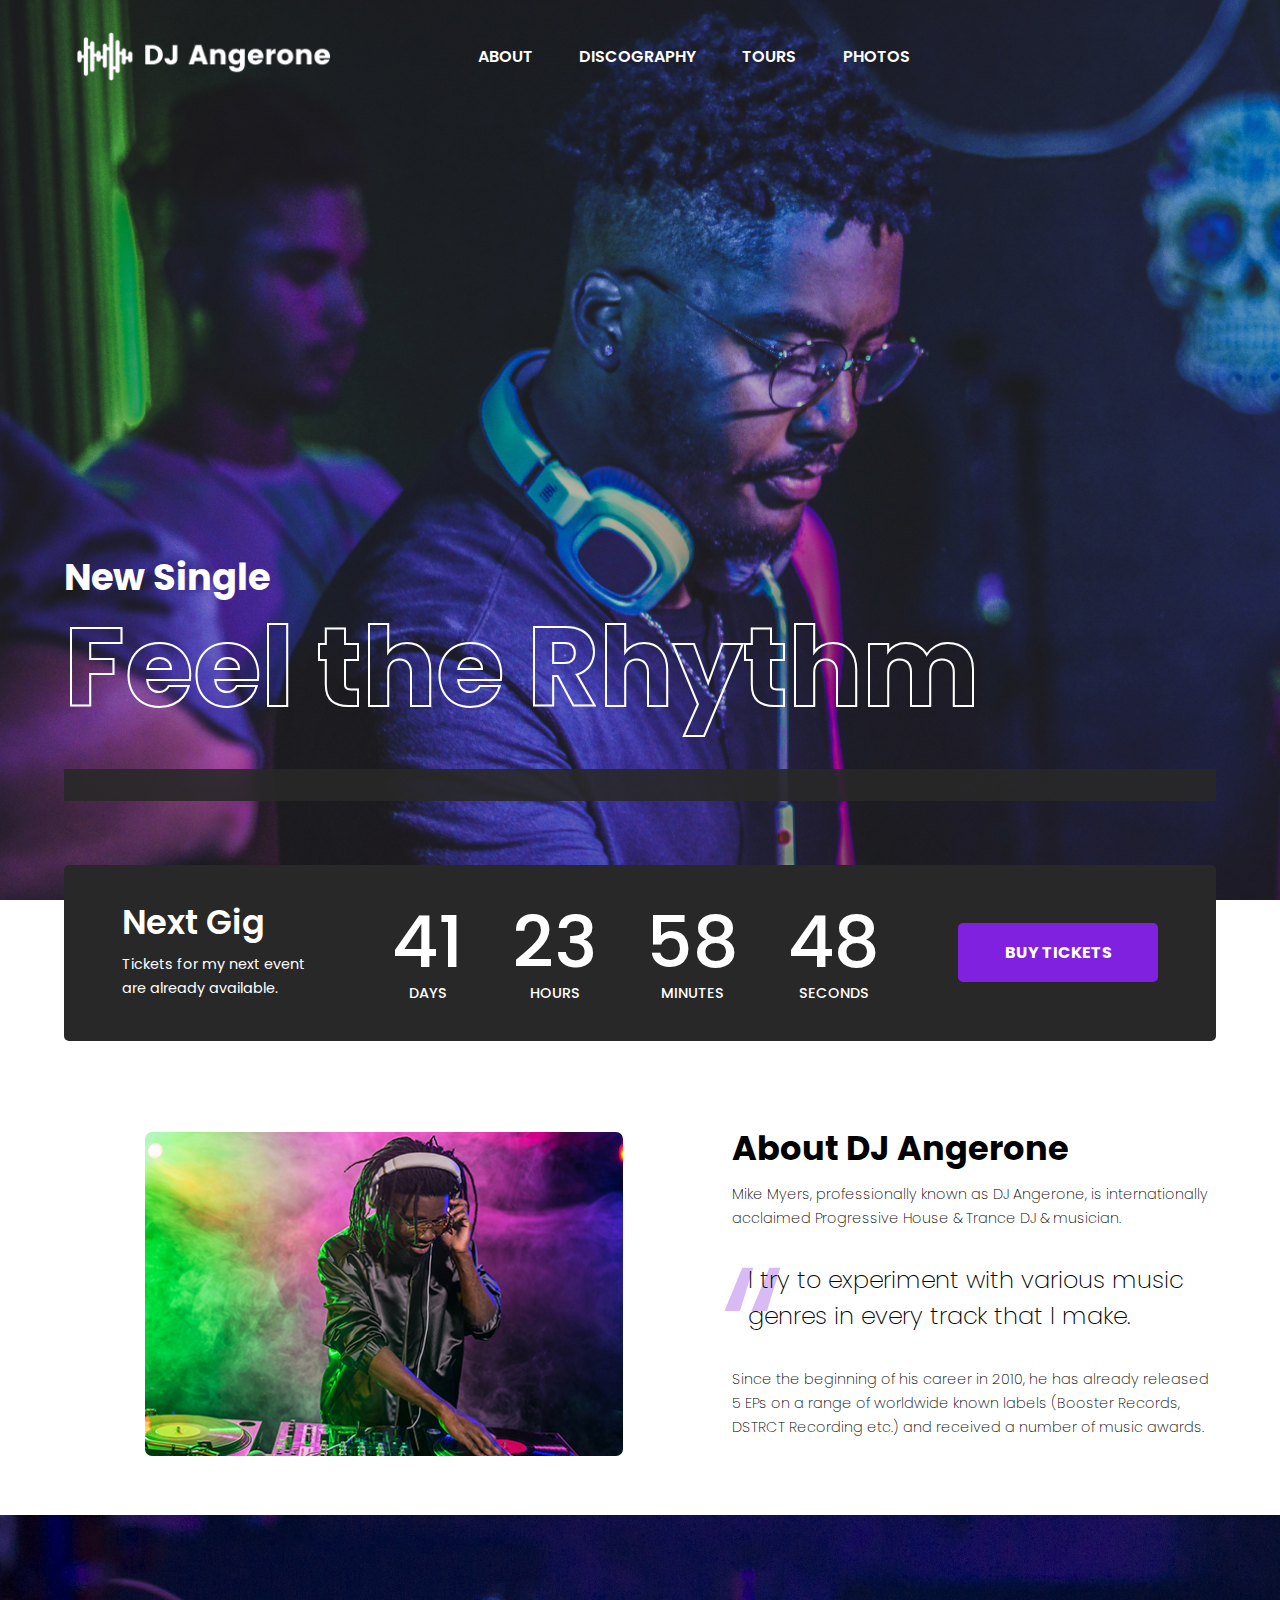
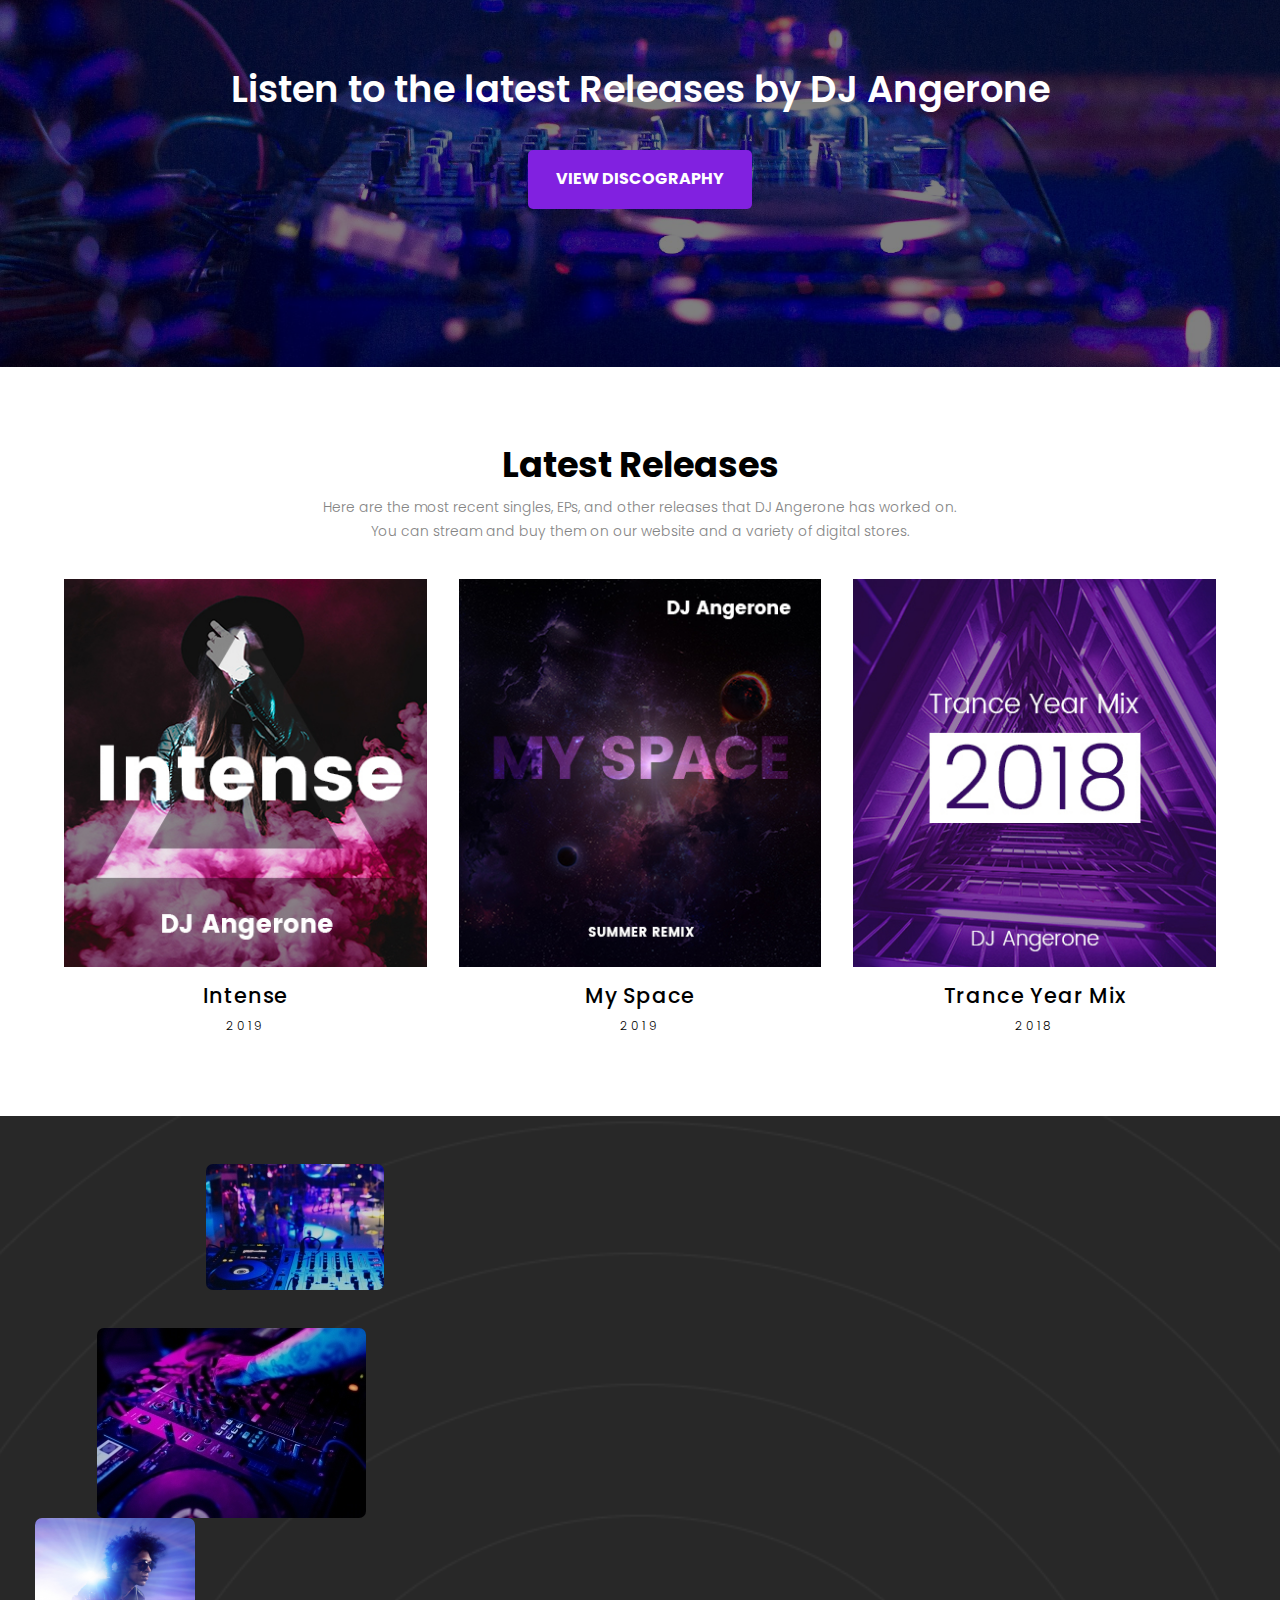
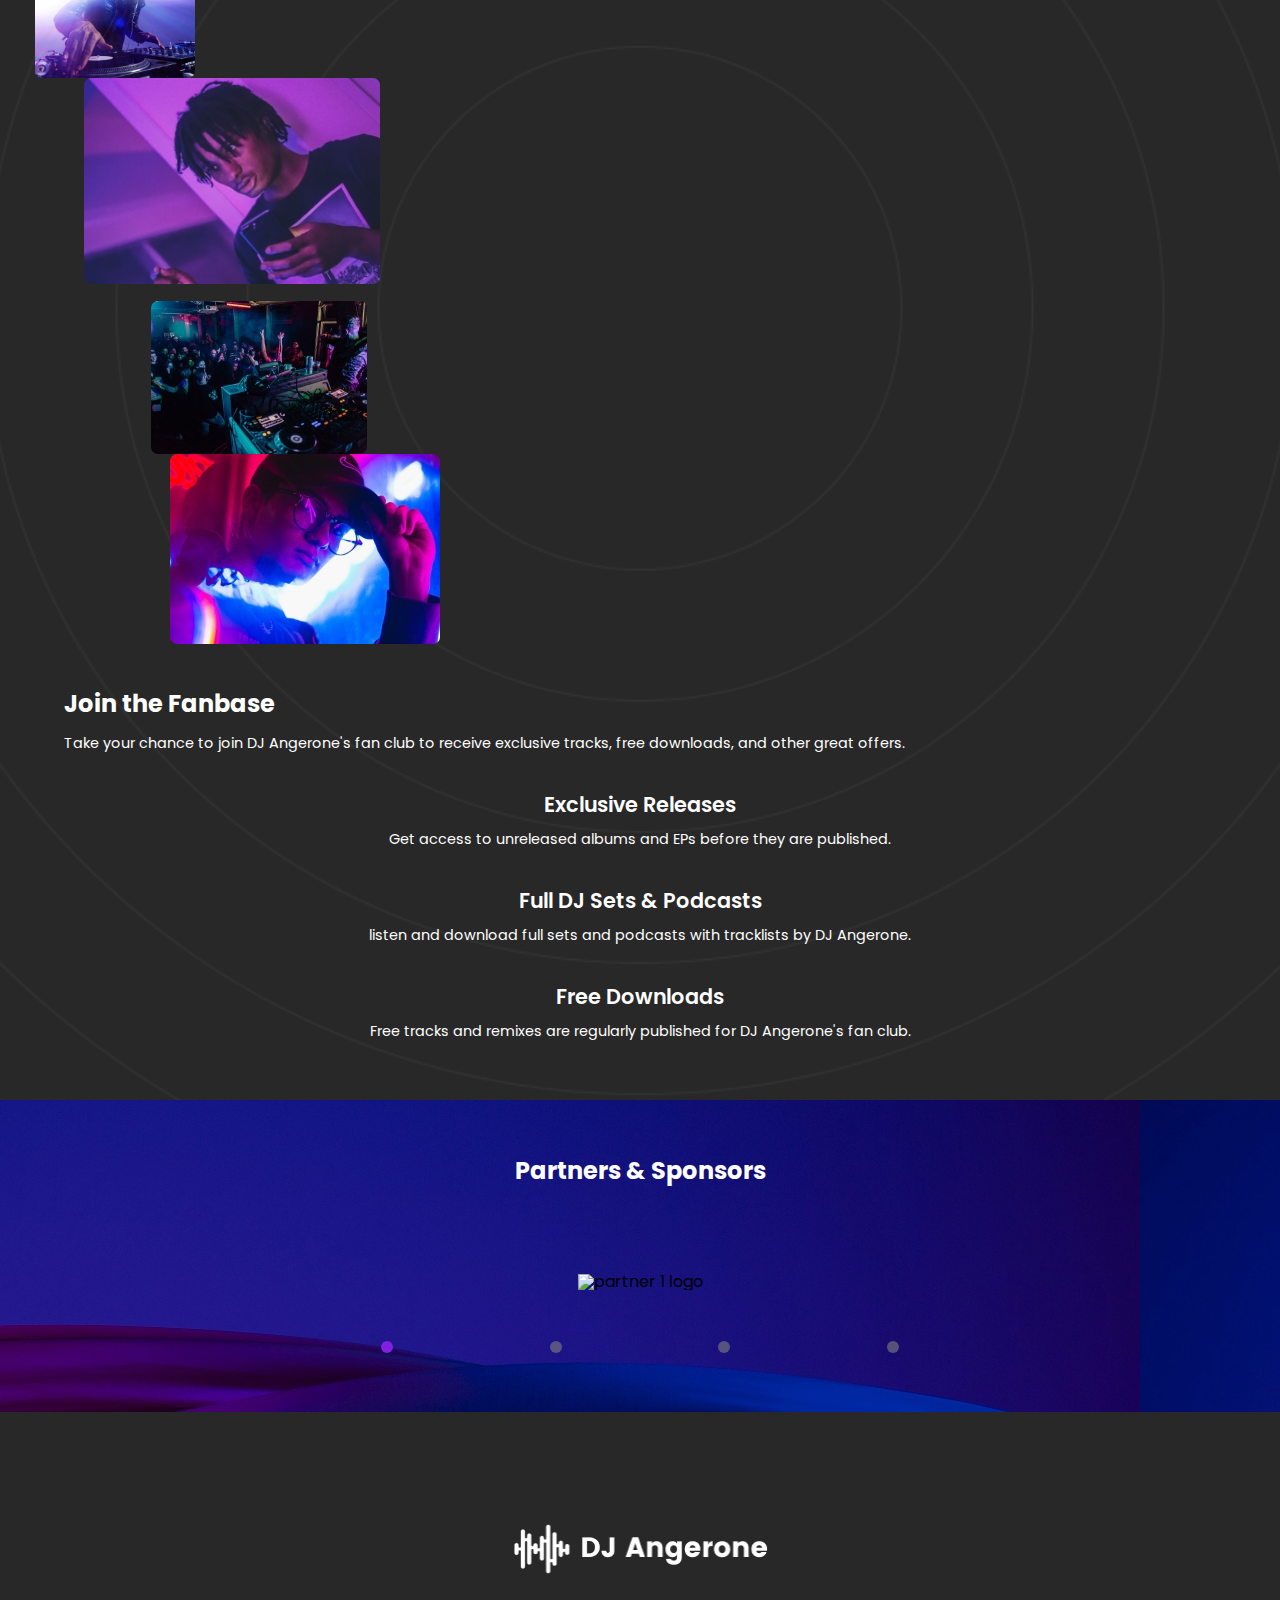
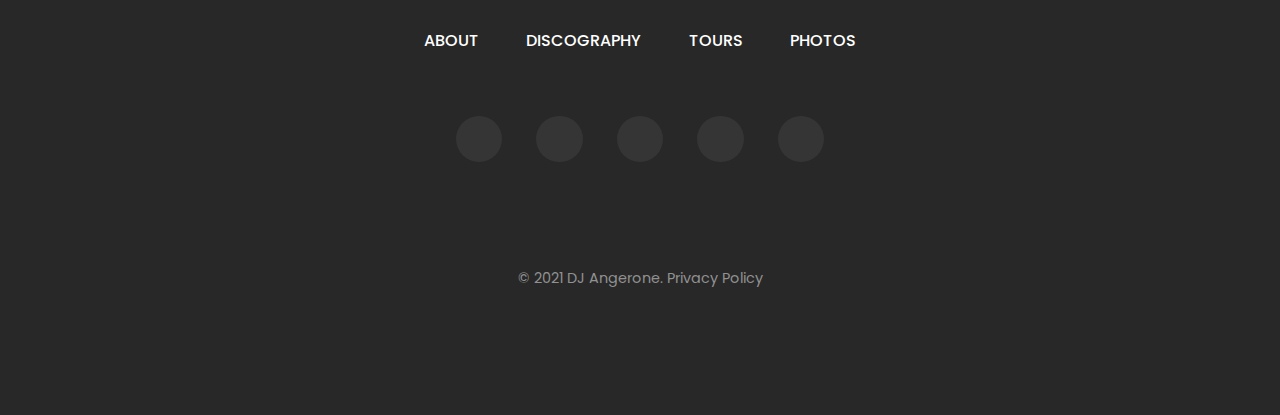
==== commit 8d80d8dc: "began JS, nearly finished homepage mobile view, will keep goin' on the responsive matter" ====
--- a/index.html
+++ b/index.html
@@ -5,7 +5,10 @@
         <meta http-equiv="X-UA-Compatible" content="IE=edge" />
         <meta name="viewport" content="width=device-width, initial-scale=1.0" />
         <link href="public/css/main.min.css" type="text/css" rel="stylesheet" />
-        <script src="https://kit.fontawesome.com/278099ab94.js" crossorigin="anonymous"></script>
+        <script
+            src="https://kit.fontawesome.com/278099ab94.js"
+            crossorigin="anonymous"
+        ></script>
         <title>DJproject</title>
     </head>
     <body>
@@ -25,39 +28,99 @@
 
                 <nav class="header__top-bar__navlinks">
                     <ul class="header__top-bar__navlinks__links-list">
-                        <li class="header__top-bar__navlinks__links-list__element">
-                            <a class="header__top-bar__navlinks__links-list__element__link" href="#">about</a>
+                        <li
+                            class="
+                                header__top-bar__navlinks__links-list__element
+                            "
+                        >
+                            <a
+                                class="
+                                    header__top-bar__navlinks__links-list__element__link
+                                "
+                                href="#"
+                                >about</a
+                            >
                         </li>
-                        <li class="header__top-bar__navlinks__links-list__element">
-                            <a class="header__top-bar__navlinks__links-list__element__link" href="#">discography</a>
+                        <li
+                            class="
+                                header__top-bar__navlinks__links-list__element
+                            "
+                        >
+                            <a
+                                class="
+                                    header__top-bar__navlinks__links-list__element__link
+                                "
+                                href="#"
+                                >discography</a
+                            >
                         </li>
-                        <li class="header__top-bar__navlinks__links-list__element">
-                            <a class="header__top-bar__navlinks__links-list__element__link" href="#">tours</a>
+                        <li
+                            class="
+                                header__top-bar__navlinks__links-list__element
+                            "
+                        >
+                            <a
+                                class="
+                                    header__top-bar__navlinks__links-list__element__link
+                                "
+                                href="#"
+                                >tours</a
+                            >
                         </li>
-                        <li class="header__top-bar__navlinks__links-list__element">
-                            <a class="header__top-bar__navlinks__links-list__element__link" href="#">photos</a>
+                        <li
+                            class="
+                                header__top-bar__navlinks__links-list__element
+                            "
+                        >
+                            <a
+                                class="
+                                    header__top-bar__navlinks__links-list__element__link
+                                "
+                                href="#"
+                                >photos</a
+                            >
                         </li>
                     </ul>
                 </nav>
 
                 <ul class="header__top-bar__social-networks">
                     <li class="header__top-bar__social-networks__button">
-                        <a class="header__top-bar__social-networks__button__link" href="#">
+                        <a
+                            class="
+                                header__top-bar__social-networks__button__link
+                            "
+                            href="#"
+                        >
                             <i class="fab fa-facebook-f"></i>
                         </a>
                     </li>
                     <li class="header__top-bar__social-networks__button">
-                        <a class="header__top-bar__social-networks__button__link" href="#">
+                        <a
+                            class="
+                                header__top-bar__social-networks__button__link
+                            "
+                            href="#"
+                        >
                             <i class="fab fa-instagram"></i>
                         </a>
                     </li>
                     <li class="header__top-bar__social-networks__button">
-                        <a class="header__top-bar__social-networks__button__link" href="#">
+                        <a
+                            class="
+                                header__top-bar__social-networks__button__link
+                            "
+                            href="#"
+                        >
                             <i class="fab fa-twitter"></i>
                         </a>
                     </li>
                     <li class="header__top-bar__social-networks__button">
-                        <a class="header__top-bar__social-networks__button__link" href="#">
+                        <a
+                            class="
+                                header__top-bar__social-networks__button__link
+                            "
+                            href="#"
+                        >
                             <i class="fab fa-youtube"></i>
                         </a>
                     </li>
@@ -72,11 +135,15 @@
 
             <section class="header__new-single">
                 <div class="header__new-single__contents">
-                    <h1 class="header__new-single__contents__heading">new single</h1>
+                    <h1 class="header__new-single__contents__heading">
+                        new single
+                    </h1>
                     <h2 class="header__new-single__contents__song-title">
-                    <strong>Feel the Rhythm</strong>
+                        <strong>Feel the Rhythm</strong>
                     </h2>
-                    <div class="header__new-single__contents__audio-player"></div>
+                    <div
+                        class="header__new-single__contents__audio-player"
+                    ></div>
                 </div>
             </section>
         </header>
@@ -85,36 +152,70 @@
             <section class="next-gig">
                 <div class="next-gig__dark-pannel">
                     <div class="next-gig__dark-pannel__contents">
-                        <div class=next-gig__dark-pannel__contents__text-content>
-                            <h2 class="next-gig__dark-pannel__contents__text-content__heading">
+                        <div
+                            class="
+                                next-gig__dark-pannel__contents__text-content
+                            "
+                        >
+                            <h2
+                                class="
+                                    next-gig__dark-pannel__contents__text-content__heading
+                                "
+                            >
                                 <strong>next gig</strong>
                             </h2>
-    
-                            <p class="next-gig__dark-pannel__contents__text-content__availability">
+
+                            <p
+                                class="
+                                    next-gig__dark-pannel__contents__text-content__availability
+                                "
+                            >
                                 Tickets for my next event are already available.
                             </p>
                         </div>
-    
-                        <time class="next-gig__dark-pannel__contents__time" datetime="2022-01-07T20:00:00">
-                            <div class="next-gig__dark-pannel__contents__time__element">
+
+                        <time
+                            class="next-gig__dark-pannel__contents__time"
+                            datetime="2022-01-07T20:00:00"
+                        >
+                            <div
+                                class="
+                                    next-gig__dark-pannel__contents__time__element
+                                "
+                            >
                                 <output>41</output>
                                 <p>days</p>
                             </div>
-                            <div class="next-gig__dark-pannel__contents__time__element">
+                            <div
+                                class="
+                                    next-gig__dark-pannel__contents__time__element
+                                "
+                            >
                                 <output>23</output>
                                 <p>hours</p>
                             </div>
-                            <div class="next-gig__dark-pannel__contents__time__element">
+                            <div
+                                class="
+                                    next-gig__dark-pannel__contents__time__element
+                                "
+                            >
                                 <output>58</output>
                                 <p>minutes</p>
                             </div>
-                            <div class="next-gig__dark-pannel__contents__time__element">
+                            <div
+                                class="
+                                    next-gig__dark-pannel__contents__time__element
+                                "
+                            >
                                 <output>48</output>
                                 <p>seconds</p>
                             </div>
                         </time>
-    
-                        <a class="next-gig__dark-pannel__contents__button" href="#">
+
+                        <a
+                            class="next-gig__dark-pannel__contents__button"
+                            href="#"
+                        >
                             <p>buy tickets</p>
                         </a>
                     </div>
@@ -123,19 +224,27 @@
 
             <section class="about-dj">
                 <figure class="about-dj__figure">
-                    <img src="public/img/home-dj.jpg" alt="DJ Angerone during a live set" />
+                    <img
+                        src="public/img/home-dj.jpg"
+                        alt="DJ Angerone during a live set"
+                    />
                 </figure>
                 <div class="about-dj__text-content">
-                    <h2 class="about-dj__text-content__heading">About DJ Angerone</h2>
+                    <h2 class="about-dj__text-content__heading">
+                        About DJ Angerone
+                    </h2>
                     <p class="about-dj__text-content__about">
-                        Mike Myers, professionally known as DJ Angerone, is internationally
-                        acclaimed Progressive House & Trance DJ & musician.
+                        Mike Myers, professionally known as DJ Angerone, is
+                        internationally acclaimed Progressive House & Trance DJ
+                        & musician.
                         <q class="about-dj__text-content__about__dj-quote">
-                            I try to experiment with various music genres in every track that I make.
+                            I try to experiment with various music genres in
+                            every track that I make.
                         </q>
-                        Since the beginning of his career in 2010, he has already released 5 EPs on
-                        a range of worldwide known labels (Booster Records, DSTRCT Recording etc.)
-                        and received a number of music awards.
+                        Since the beginning of his career in 2010, he has
+                        already released 5 EPs on a range of worldwide known
+                        labels (Booster Records, DSTRCT Recording etc.) and
+                        received a number of music awards.
                     </p>
                 </div>
             </section>
@@ -145,16 +254,21 @@
                     <h2 class="latest-releases__view-discography__heading">
                         Listen to the latest Releases by DJ Angerone
                     </h2>
-                    <a class="latest-releases__view-discography__button" href="#"
+                    <a
+                        class="latest-releases__view-discography__button"
+                        href="#"
                         ><p>view discography</p></a
                     >
                 </header>
 
                 <div class="latest-releases__text-content">
-                    <h2 class="latest-releases__text-content__heading">latest releases</h2>
+                    <h2 class="latest-releases__text-content__heading">
+                        latest releases
+                    </h2>
                     <p class="latest-releases__text-content__info">
-                        Here are the most recent singles, EPs, and other releases that DJ Angerone has
-                        worked on. You can stream and buy them on our website and a variety of digital
+                        Here are the most recent singles, EPs, and other
+                        releases that DJ Angerone has worked on. You can stream
+                        and buy them on our website and a variety of digital
                         stores.
                     </p>
                 </div>
@@ -166,7 +280,9 @@
                             src="public/img/dicography-album-cover-1.jpg"
                             alt="Intense cover"
                         />
-                        <h3 class="latest-releases__list__release__title">intense</h3>
+                        <h3 class="latest-releases__list__release__title">
+                            intense
+                        </h3>
                         <p class="latest-releases__list__release__year">2019</p>
                     </li>
                     <li class="latest-releases__list__release">
@@ -175,7 +291,9 @@
                             src="public/img/dicography-album-cover-2.jpg"
                             alt="My space cover"
                         />
-                        <h3 class="latest-releases__list__release__title">my space</h3>
+                        <h3 class="latest-releases__list__release__title">
+                            my space
+                        </h3>
                         <p class="latest-releases__list__release__year">2019</p>
                     </li>
                     <li class="latest-releases__list__release">
@@ -184,7 +302,9 @@
                             src="public/img/dicography-album-cover-3.jpg"
                             alt="Trance year mix cover"
                         />
-                        <h3 class="latest-releases__list__release__title">trance year mix</h3>
+                        <h3 class="latest-releases__list__release__title">
+                            trance year mix
+                        </h3>
                         <p class="latest-releases__list__release__year">2018</p>
                     </li>
                 </ul>
@@ -192,36 +312,123 @@
 
             <section class="join-fanbase">
                 <figure class="join-fanbase__figure">
-                    <img class="join-fanbase__figure__element" src="" alt="" />
-                    <img class="join-fanbase__figure__element" src="" alt="" />
-                    <img class="join-fanbase__figure__element" src="" alt="" />
-                    <img class="join-fanbase__figure__element" src="" alt="" />
-                    <img class="join-fanbase__figure__element" src="" alt="" />
-                    <img class="join-fanbase__figure__element" src="" alt="" />
+                    <img
+                        class="join-fanbase__figure__img"
+                        src="public/img/fanbase-1.jpg"
+                        alt="mixing desk from DJ point of view"
+                    />
+                    <img
+                        class="join-fanbase__figure__img"
+                        src="public/img/fanbase-2.jpg"
+                        alt="a hand playing on a mixing desk"
+                    />
+                    <img
+                        class="join-fanbase__figure__img"
+                        src="public/img/about-us-dj-img.jpg"
+                        alt="DJ Angerone on his phone"
+                    />
+                    <img
+                        class="join-fanbase__figure__img"
+                        src="public/img/fanbase-3.jpg"
+                        alt="DJ Angerone start to play a vinyl in a dance club"
+                    />
+                    <img
+                        class="join-fanbase__figure__img"
+                        src="public/img/fanbase-5.jpg"
+                        alt="a party in a night club from a DJ point of view"
+                    />
+                    <img
+                        class="join-fanbase__figure__img"
+                        src="public/img/fanbase-6.jpg"
+                        alt="DJ Angerone in a blue & purple LED surrounding place"
+                    />
                 </figure>
-                <h2 class="join-fanbase__heading">Join the Fanbase</h2>
-                <p class="join-fanbase__info">
-                    Take your chance to join DJ Angerone's fan club to receive exclusive tracks,
-                    free downloads, and other great offers.
-                </p>
-
-                <section class="join-fanbase__why-join">
-                    <i class="icon"></i>
-                    <h3 class="join-fanbase__why-join__heading"></h3>
-                    <p class="join-fanbase__why-join__info"></p>
-                </section>
-
-                <section class="join-fanbase__why-join">
-                    <i class="icon"></i>
-                    <h3 class="join-fanbase__why-join__heading"></h3>
-                    <p class="join-fanbase__why-join__info"></p>
-                </section>
-
-                <section class="join-fanbase__why-join">
-                    <i class="icon"></i>
-                    <h3 class="join-fanbase__why-join__heading"></h3>
-                    <p class="join-fanbase__why-join__info"></p>
-                </section>
+
+                <article class="join-fanbase__article">
+                    <div class="join-fanbase__article__text-content">
+                        <h2
+                            class="join-fanbase__article__text-content__heading"
+                        >
+                            Join the Fanbase
+                        </h2>
+                        <p class="join-fanbase__article__text-content__info">
+                            Take your chance to join DJ Angerone's fan club to
+                            receive exclusive tracks, free downloads, and other
+                            great offers.
+                        </p>
+                    </div>
+
+                    <ul class="join-fanbase__article__why-join-list">
+                        <li
+                            class="
+                                join-fanbase__article__why-join-list__why-join
+                            "
+                        >
+                            <i class="fas fa-music"></i>
+                            <h3
+                                class="
+                                    join-fanbase__article__why-join-list__why-join__heading
+                                "
+                            >
+                                exclusive releases
+                            </h3>
+                            <p
+                                class="
+                                    join-fanbase__article__why-join-list__why-join__info
+                                "
+                            >
+                                Get access to unreleased albums and EPs before
+                                they are published.
+                            </p>
+                        </li>
+
+                        <li
+                            class="
+                                join-fanbase__article__why-join-list__why-join
+                            "
+                        >
+                            <i class="fas fa-headphones"></i>
+                            <h3
+                                class="
+                                    join-fanbase__article__why-join-list__why-join__heading
+                                "
+                            >
+                                full dJ sets & podcasts
+                            </h3>
+                            <p
+                                class="
+                                    join-fanbase__article__why-join-list__why-join__info
+                                "
+                            >
+                                listen and download full sets and podcasts with
+                                tracklists by DJ Angerone.
+                            </p>
+                        </li>
+
+                        <li
+                            class="
+                                join-fanbase__article__why-join-list__why-join
+                            "
+                        >
+                            <i class="fas fa-download"></i>
+                            <h3
+                                class="
+                                    join-fanbase__article__why-join-list__why-join__heading
+                                "
+                            >
+                                free downloads
+                            </h3>
+                            <p
+                                class="
+                                    join-fanbase__article__why-join-list__why-join__info
+                                "
+                            >
+                                Free tracks and remixes are regularly published
+                                for DJ Angerone's fan club.
+                            </p>
+                        </li>
+                    </ul>
+                </article>
             </section>
 
             <section class="tour-schedule">
@@ -229,9 +436,27 @@
                 <div class="tour-schedule__schedule">
                     <header class="tour-schedule__schedule__header">
                         <ul class="tour-schedule__schedule__header__months">
-                            <li class="tour-schedule__schedule__header__months__month">march</li>
-                            <li class="tour-schedule__schedule__header__months__month">april</li>
-                            <li class="tour-schedule__schedule__header__months__month">may</li>
+                            <li
+                                class="
+                                    tour-schedule__schedule__header__months__month
+                                "
+                            >
+                                march
+                            </li>
+                            <li
+                                class="
+                                    tour-schedule__schedule__header__months__month
+                                "
+                            >
+                                april
+                            </li>
+                            <li
+                                class="
+                                    tour-schedule__schedule__header__months__month
+                                "
+                            >
+                                may
+                            </li>
                         </ul>
                     </header>
 
@@ -243,7 +468,9 @@
                             <h3 class="tour-schedule__event__place">
                                 encore beach club, las vegas
                             </h3>
-                            <a href="" class="tour-schedule__event__buy"> buy tickets >> </a>
+                            <a href="" class="tour-schedule__event__buy">
+                                buy tickets >>
+                            </a>
                         </article>
 
                         <article class="tour-schedule__event">
@@ -253,7 +480,9 @@
                             <h3 class="tour-schedule__event__place">
                                 soundscape weekender festival, coventry
                             </h3>
-                            <a href="" class="tour-schedule__event__buy"> buy tickets >> </a>
+                            <a href="" class="tour-schedule__event__buy">
+                                buy tickets >>
+                            </a>
                         </article>
 
                         <article class="tour-schedule__event">
@@ -263,36 +492,109 @@
                             <h3 class="tour-schedule__event__place">
                                 barcelona beach festival barcelona
                             </h3>
-                            <a href="" class="tour-schedule__event__buy"> buy tickets >> </a>
+                            <a href="" class="tour-schedule__event__buy">
+                                buy tickets >>
+                            </a>
                         </article>
 
                         <article class="tour-schedule__event">
                             <p class="tour-schedule__event__date">
                                 <strong>march 29, 2019</strong>
                             </p>
-                            <h3 class="tour-schedule__event__place">barclaycard arena hamburg</h3>
-                            <a href="" class="tour-schedule__event__buy"> buy tickets >></a>
+                            <h3 class="tour-schedule__event__place">
+                                barclaycard arena hamburg
+                            </h3>
+                            <a href="" class="tour-schedule__event__buy">
+                                buy tickets >></a
+                            >
                         </article>
                     </div>
                 </div>
             </section>
 
             <section class="partners-sponsors">
-                <h2 class="partners-sponsors__heading">partners & sponsors</h2>
-
-                <ul class="partners-sponsors__partners-list">
-                    <li class="partners-sponsors__partners-list__partner"></li>
-                    <li class="partners-sponsors__partners-list__partner"></li>
-                    <li class="partners-sponsors__partners-list__partner"></li>
-                    <li class="partners-sponsors__partners-list__partner"></li>
-                </ul>
-
-                <ul class="partners-sponsors__slider">
-                    <li class="partners-sponsors__slider__element"></li>
-                    <li class="partners-sponsors__slider__element"></li>
-                    <li class="partners-sponsors__slider__element"></li>
-                    <li class="partners-sponsors__slider__element"></li>
-                </ul>
+                <div class="partners-sponsors__contents">
+                    <h2 class="partners-sponsors__contents__heading">
+                        partners & sponsors
+                    </h2>
+
+                    <div class="partners-sponsors__contents__interactive-block">
+                        <ul
+                            class="
+                                partners-sponsors__contents__interactive-block__partners-list
+                            "
+                        >
+                            <li
+                                class="
+                                    partners-sponsors__contents__interactive-block__partners-list__partner
+                                "
+                            >
+                                <img
+                                    src="public/img/logoipsum-logo-1.svg"
+                                    alt="partner 1 logo"
+                                />
+                            </li>
+                            <li
+                                class="
+                                    partners-sponsors__contents__interactive-block__partners-list__partner
+                                "
+                            >
+                                <img
+                                    src="public/img/logoipsum-logo-2.svg"
+                                    alt="partner 2 logo"
+                                />
+                            </li>
+                            <li
+                                class="
+                                    partners-sponsors__contents__interactive-block__partners-list__partner
+                                "
+                            >
+                                <img
+                                    src="public/img/logoipsum-logo-3.svg"
+                                    alt="partner 3 logo"
+                                />
+                            </li>
+                            <li
+                                class="
+                                    partners-sponsors__contents__interactive-block__partners-list__partner
+                                "
+                            >
+                                <img
+                                    src="public/img/logoipsum-logo-4.svg"
+                                    alt="partner 4 logo"
+                                />
+                            </li>
+                        </ul>
+
+                        <ul
+                            class="
+                                partners-sponsors__contents__interactive-block__slider
+                            "
+                        >
+                            <li
+                                class="
+                                    partners-sponsors__contents__interactive-block__slider__controller
+                                    partners-sponsors__contents__interactive-block__slider__controller--active
+                                "
+                            ></li>
+                            <li
+                                class="
+                                    partners-sponsors__contents__interactive-block__slider__controller
+                                "
+                            ></li>
+                            <li
+                                class="
+                                    partners-sponsors__contents__interactive-block__slider__controller
+                                "
+                            ></li>
+                            <li
+                                class="
+                                    partners-sponsors__contents__interactive-block__slider__controller
+                                "
+                            ></li>
+                        </ul>
+                    </div>
+                </div>
             </section>
 
             <section class="tickets-desk">
@@ -300,79 +602,145 @@
 
                 <ul class="tickets-desk__tickets-list">
                     <li class="tickets-desk__tickets-list__ticket">
-                        <h3 class="tickets-desk__tickets-list__ticket__heading"></h3>
+                        <h3
+                            class="tickets-desk__tickets-list__ticket__heading"
+                        ></h3>
                         <p class="tickets-desk__tickets-list__ticket__price">
                             <strong>50</strong>
                         </p>
 
                         <ul class="tickets-desk__tickets-list__ticket__details">
-                            <li class="tickets-desk__tickets-list__ticket__details__detail">
+                            <li
+                                class="
+                                    tickets-desk__tickets-list__ticket__details__detail
+                                "
+                            >
                                 1 event
                             </li>
-                            <li class="tickets-desk__tickets-list__ticket__details__detail">
+                            <li
+                                class="
+                                    tickets-desk__tickets-list__ticket__details__detail
+                                "
+                            >
                                 basic access
                             </li>
-                            <li class="tickets-desk__tickets-list__ticket__details__detail">
+                            <li
+                                class="
+                                    tickets-desk__tickets-list__ticket__details__detail
+                                "
+                            >
                                 club events only
                             </li>
-                            <li class="tickets-desk__tickets-list__ticket__details__detail">
+                            <li
+                                class="
+                                    tickets-desk__tickets-list__ticket__details__detail
+                                "
+                            >
                                 free snacks
                             </li>
                         </ul>
 
-                        <a class="tickets-desk__tickets-list__ticket__buy-button">
+                        <a
+                            class="
+                                tickets-desk__tickets-list__ticket__buy-button
+                            "
+                        >
                             <p>buy now</p>
                         </a>
                     </li>
 
                     <li class="tickets-desk__tickets-list__ticket">
-                        <h3 class="tickets-desk__tickets-list__ticket__heading"></h3>
+                        <h3
+                            class="tickets-desk__tickets-list__ticket__heading"
+                        ></h3>
                         <p class="tickets-desk__tickets-list__ticket__price">
                             <strong>50</strong>
                         </p>
 
                         <ul class="tickets-desk__tickets-list__ticket__details">
-                            <li class="tickets-desk__tickets-list__ticket__details__detail">
+                            <li
+                                class="
+                                    tickets-desk__tickets-list__ticket__details__detail
+                                "
+                            >
                                 1 event
                             </li>
-                            <li class="tickets-desk__tickets-list__ticket__details__detail">
+                            <li
+                                class="
+                                    tickets-desk__tickets-list__ticket__details__detail
+                                "
+                            >
                                 basic access
                             </li>
-                            <li class="tickets-desk__tickets-list__ticket__details__detail">
+                            <li
+                                class="
+                                    tickets-desk__tickets-list__ticket__details__detail
+                                "
+                            >
                                 club events only
                             </li>
-                            <li class="tickets-desk__tickets-list__ticket__details__detail">
+                            <li
+                                class="
+                                    tickets-desk__tickets-list__ticket__details__detail
+                                "
+                            >
                                 free snacks
                             </li>
                         </ul>
 
-                        <a class="tickets-desk__tickets-list__ticket__buy-button">
+                        <a
+                            class="
+                                tickets-desk__tickets-list__ticket__buy-button
+                            "
+                        >
                             <p>buy now</p>
                         </a>
                     </li>
 
                     <li class="tickets-desk__tickets-list__ticket">
-                        <h3 class="tickets-desk__tickets-list__ticket__heading"></h3>
+                        <h3
+                            class="tickets-desk__tickets-list__ticket__heading"
+                        ></h3>
                         <p class="tickets-desk__tickets-list__ticket__price">
                             <strong>50</strong>
                         </p>
 
                         <ul class="tickets-desk__tickets-list__ticket__details">
-                            <li class="tickets-desk__tickets-list__ticket__details__detail">
+                            <li
+                                class="
+                                    tickets-desk__tickets-list__ticket__details__detail
+                                "
+                            >
                                 1 event
                             </li>
-                            <li class="tickets-desk__tickets-list__ticket__details__detail">
+                            <li
+                                class="
+                                    tickets-desk__tickets-list__ticket__details__detail
+                                "
+                            >
                                 basic access
                             </li>
-                            <li class="tickets-desk__tickets-list__ticket__details__detail">
+                            <li
+                                class="
+                                    tickets-desk__tickets-list__ticket__details__detail
+                                "
+                            >
                                 club events only
                             </li>
-                            <li class="tickets-desk__tickets-list__ticket__details__detail">
+                            <li
+                                class="
+                                    tickets-desk__tickets-list__ticket__details__detail
+                                "
+                            >
                                 free snacks
                             </li>
                         </ul>
 
-                        <a class="tickets-desk__tickets-list__ticket__buy-button">
+                        <a
+                            class="
+                                tickets-desk__tickets-list__ticket__buy-button
+                            "
+                        >
                             <p>buy now</p>
                         </a>
                     </li>
@@ -386,68 +754,86 @@
                 </ul>
 
                 <div class="tickets-desk__gallery">
-                    <img class="tickets-desk__gallery__img" src="" alt="">
-                    <img class="tickets-desk__gallery__img" src="" alt="">
-                    <img class="tickets-desk__gallery__img" src="" alt="">
-                    <img class="tickets-desk__gallery__img" src="" alt="">
-                    <img class="tickets-desk__gallery__img" src="" alt="">
+                    <img class="tickets-desk__gallery__img" src="" alt="" />
+                    <img class="tickets-desk__gallery__img" src="" alt="" />
+                    <img class="tickets-desk__gallery__img" src="" alt="" />
+                    <img class="tickets-desk__gallery__img" src="" alt="" />
+                    <img class="tickets-desk__gallery__img" src="" alt="" />
                 </div>
             </section>
         </main>
 
         <footer class="footer">
-                <img
-                    class="footer__dj-angerone-logo"
-                    src="public/img/logo.png"
-                    alt="DJ Angerone logo"
-                />
-
-                <nav class="footer__navlinks">
-                    <ul class="footer__navlinks__links-list">
-                        <li class="footer__navlinks__links-list__element">
-                            <a class="footer__navlinks__links-list__element__link" href="#">about</a>
-                        </li>
-                        <li class="footer__navlinks__links-list__element">
-                            <a class="footer__navlinks__links-list__element__link" href="#">discography</a>
-                        </li>
-                        <li class="footer__navlinks__links-list__element">
-                            <a class="footer__navlinks__links-list__element__link" href="#">tours</a>
-                        </li>
-                        <li class="footer__navlinks__links-list__element">
-                            <a class="footer__navlinks__links-list__element__link" href="#">photos</a>
-                        </li>
-                    </ul>
-                </nav>
-
-                <ul class="footer__social-networks">
-                    <li class="footer__social-networks__button">
-                        <a class="footer__social-networks__button__link" href="#">
-                            <i class="fab fa-facebook-f"></i>
-                        </a>
-                    </li>
-                    <li class="footer__social-networks__button">
-                        <a class="footer__social-networks__button__link" href="#">
-                            <i class="fab fa-instagram"></i>
-                        </a>
-                    </li>
-                    <li class="footer__social-networks__button">
-                        <a class="footer__social-networks__button__link" href="#">
-                            <i class="fab fa-twitter"></i>
-                        </a>
-                    </li>
-                    <li class="footer__social-networks__button">
-                        <a class="footer__social-networks__button__link" href="#">
-                            <i class="fab fa-youtube"></i>
-                        </a>
-                    </li>
-                    <li class="footer__social-networks__button">
-                        <a class="footer__social-networks__button__link" href="#">
-                            <i class="fab fa-pinterest-p"></i>
-                        </a>
+            <img
+                class="footer__dj-angerone-logo"
+                src="public/img/logo.png"
+                alt="DJ Angerone logo"
+            />
+
+            <nav class="footer__navlinks">
+                <ul class="footer__navlinks__links-list">
+                    <li class="footer__navlinks__links-list__element">
+                        <a
+                            class="footer__navlinks__links-list__element__link"
+                            href="#"
+                            >about</a
+                        >
+                    </li>
+                    <li class="footer__navlinks__links-list__element">
+                        <a
+                            class="footer__navlinks__links-list__element__link"
+                            href="#"
+                            >discography</a
+                        >
+                    </li>
+                    <li class="footer__navlinks__links-list__element">
+                        <a
+                            class="footer__navlinks__links-list__element__link"
+                            href="#"
+                            >tours</a
+                        >
+                    </li>
+                    <li class="footer__navlinks__links-list__element">
+                        <a
+                            class="footer__navlinks__links-list__element__link"
+                            href="#"
+                            >photos</a
+                        >
                     </li>
                 </ul>
-
-                <p class="footer__attribution">© 2021 DJ Angerone. Privacy Policy</p>
+            </nav>
+
+            <ul class="footer__social-networks">
+                <li class="footer__social-networks__button">
+                    <a class="footer__social-networks__button__link" href="#">
+                        <i class="fab fa-facebook-f"></i>
+                    </a>
+                </li>
+                <li class="footer__social-networks__button">
+                    <a class="footer__social-networks__button__link" href="#">
+                        <i class="fab fa-instagram"></i>
+                    </a>
+                </li>
+                <li class="footer__social-networks__button">
+                    <a class="footer__social-networks__button__link" href="#">
+                        <i class="fab fa-twitter"></i>
+                    </a>
+                </li>
+                <li class="footer__social-networks__button">
+                    <a class="footer__social-networks__button__link" href="#">
+                        <i class="fab fa-youtube"></i>
+                    </a>
+                </li>
+                <li class="footer__social-networks__button">
+                    <a class="footer__social-networks__button__link" href="#">
+                        <i class="fab fa-pinterest-p"></i>
+                    </a>
+                </li>
+            </ul>
+
+            <p class="footer__attribution">
+                © 2021 DJ Angerone. Privacy Policy
+            </p>
         </footer>
     </body>
 </html>
--- a/public/css/main.min.css
+++ b/public/css/main.min.css
@@ -1 +1 @@
-@import url("https://fonts.googleapis.com/css2?family=Poppins:wght@100;200;300;400;500;600;700;800;900&display=swap");html,body,div,span,applet,object,iframe,h1,h2,h3,h4,h5,h6,p,blockquote,pre,a,abbr,acronym,address,big,cite,code,del,dfn,em,img,ins,kbd,q,s,samp,small,strike,strong,sub,sup,tt,var,b,u,i,center,dl,dt,dd,ol,ul,li,fieldset,form,label,legend,table,caption,tbody,tfoot,thead,tr,th,td,article,aside,canvas,details,embed,figure,figcaption,footer,header,hgroup,menu,nav,output,ruby,section,summary,time,mark,audio,video{margin:0;padding:0;border:0;font-size:100%;font:inherit;vertical-align:baseline}article,aside,details,figcaption,figure,footer,header,hgroup,menu,nav,section{display:block}body{line-height:1}ol,ul{list-style:none}blockquote,q{quotes:none}blockquote:before,blockquote:after,q:before,q:after{content:'';content:none}table{border-collapse:collapse;border-spacing:0}a{text-decoration:none}a:visited,a:active{color:black}time,a{display:inline-block}html{font-size:16px}html body{font-family:"Poppins",sans-serif}.hidden{position:absolute !important;top:-9999px !important;left:-9999px !important}.header__top-bar{background-color:#282828;display:-webkit-box;display:-ms-flexbox;display:flex;padding:0.7rem 1.5rem 0.7rem 0.7rem}.header__top-bar__burger-menu{width:2rem;display:-webkit-box;display:-ms-flexbox;display:flex;-webkit-box-orient:vertical;-webkit-box-direction:normal;-ms-flex-direction:column;flex-direction:column}.header__top-bar__burger-menu__line{background-color:#fff;height:2px;margin:auto 0}.header__top-bar__dj-angerone-logo{width:10rem;margin-left:0.7rem}.header__top-bar__navlinks{display:none}.header__top-bar__social-networks{display:none}.header__top-bar__more-menu{display:-webkit-box;display:-ms-flexbox;display:flex;-webkit-box-orient:vertical;-webkit-box-direction:normal;-ms-flex-direction:column;flex-direction:column;-webkit-box-pack:space-evenly;-ms-flex-pack:space-evenly;justify-content:space-evenly;margin-left:auto}.header__top-bar__more-menu__point{border-radius:50%;background-color:#fff;width:0.37rem;height:0.37rem}@media all and (min-width: 1024px){.header__top-bar{background:none;padding:2rem 5% 0 5%;-webkit-box-pack:justify;-ms-flex-pack:justify;justify-content:space-between;-webkit-box-align:center;-ms-flex-align:center;align-items:center}.header__top-bar__burger-menu{display:none}.header__top-bar__dj-angerone-logo{width:16rem}.header__top-bar__navlinks{display:inherit}.header__top-bar__navlinks__links-list{display:-webkit-box;display:-ms-flexbox;display:flex;-webkit-box-pack:justify;-ms-flex-pack:justify;justify-content:space-between;width:27rem}.header__top-bar__navlinks__links-list__element__link{text-transform:uppercase;font-weight:600;color:#fff}.header__top-bar__navlinks__links-list__element__link:visited,.header__top-bar__navlinks__links-list__element__link:active{color:#fff}.header__top-bar__social-networks{display:-webkit-box;display:-ms-flexbox;display:flex;-webkit-box-pack:justify;-ms-flex-pack:justify;justify-content:space-between;width:10rem}.header__top-bar__social-networks__button__link .fab{color:#9d9d9d;font-size:1.3rem}.header__top-bar__more-menu{display:none}}.footer{background-color:#282828;display:-webkit-box;display:-ms-flexbox;display:flex;-webkit-box-orient:vertical;-webkit-box-direction:normal;-ms-flex-direction:column;flex-direction:column;padding:4rem 0}.footer__dj-angerone-logo{margin:0 auto;width:16rem;padding-bottom:1.8rem}.footer__navlinks{margin:0 auto;padding-bottom:1.6rem}.footer__navlinks__links-list__element{text-align:center;text-transform:uppercase;font-weight:500;padding-bottom:1.1rem}.footer__navlinks__links-list__element__link{color:#fff}.footer__navlinks__links-list__element__link:visited,.footer__navlinks__links-list__element__link:active{color:#fff}.footer__social-networks{display:-webkit-box;display:-ms-flexbox;display:flex;width:18rem;-webkit-box-pack:justify;-ms-flex-pack:justify;justify-content:space-between;margin:0 auto;padding-bottom:2.8rem}.footer__social-networks__button__link{height:1.5rem;width:1.5rem;border-radius:50%;background-color:#353535;padding:0.7rem;display:-webkit-box;display:-ms-flexbox;display:flex}.footer__social-networks__button__link .fab{margin:auto;font-size:1.35rem;color:#fff}.footer__attribution{margin:0 auto;color:#919191;font-size:0.9rem}@media all and (min-width: 768px){.footer__dj-angerone-logo{padding-bottom:2.3rem}.footer__navlinks__links-list{display:-webkit-box;display:-ms-flexbox;display:flex;-webkit-box-pack:justify;-ms-flex-pack:justify;justify-content:space-between;width:27rem}.footer__navlinks__links-list__element{padding-bottom:0.7rem}.footer__social-networks{width:20rem}}@media all and (min-width: 1024px){.footer{padding:7rem 0 8.1rem 0}.footer__dj-angerone-logo{padding-bottom:3.7rem}.footer__navlinks{padding-bottom:3.5rem}.footer__social-networks{padding-bottom:6.8rem;width:23rem}}.header__new-single{background-image:url("../img/homapage-banner-img.jpg");background-size:cover;height:19rem;display:-webkit-box;display:-ms-flexbox;display:flex;-webkit-box-orient:vertical;-webkit-box-direction:normal;-ms-flex-direction:column;flex-direction:column}.header__new-single__contents{margin:auto;display:-webkit-box;display:-ms-flexbox;display:flex;-webkit-box-orient:vertical;-webkit-box-direction:normal;-ms-flex-direction:column;flex-direction:column;width:90%;height:50%}.header__new-single__contents__heading,.header__new-single__contents__song-title{color:#fff}.header__new-single__contents__heading{text-transform:capitalize;font-size:1.5rem;font-weight:700;padding-top:1.75rem}.header__new-single__contents__song-title{font-size:2.15rem;font-weight:700;line-height:2.6rem;padding-top:0.25rem;color:transparent;-webkit-text-stroke:2px #fff}.header__new-single__contents__audio-player{width:100%;height:2rem;background-color:#282828;opacity:0.9;margin-top:auto}@media all and (min-width: 768px){.header__new-single{height:25.1rem}.header__new-single__contents{height:65%}.header__new-single__contents__song-title{font-size:4.1rem;padding-top:1.5rem}.header__new-single__contents__audio-player{margin-top:2.3rem}}@media all and (min-width: 1024px){.header{background-image:url("../img/homapage-banner-img.jpg");background-size:cover;height:100vh}.header__new-single{background:none;height:auto}.header__new-single__contents{height:80vh;max-width:1165.85px}.header__new-single__contents__heading{margin-top:50vh;font-size:2.3rem}.header__new-single__contents__song-title{margin-top:3vh;font-size:6.9rem}.header__new-single__contents__audio-player{margin-top:auto}}.next-gig{display:-webkit-box;display:-ms-flexbox;display:flex}.next-gig__dark-pannel{margin:auto;background-color:#282828;width:90%;border-radius:5px;position:relative;top:-2.2rem;padding:2rem 0}.next-gig__dark-pannel__contents{margin:auto;width:85%;color:#fff;text-align:center}.next-gig__dark-pannel__contents__text-content__heading{font-size:1.4rem;font-weight:600;text-transform:capitalize;padding-bottom:0.75rem}.next-gig__dark-pannel__contents__text-content__availability{font-size:0.9rem;line-height:1.5rem;padding-bottom:0.95rem}.next-gig__dark-pannel__contents__time{display:-webkit-box;display:-ms-flexbox;display:flex;-ms-flex-pack:distribute;justify-content:space-around;padding-bottom:2rem}.next-gig__dark-pannel__contents__time__element{font-weight:500}.next-gig__dark-pannel__contents__time__element:last-child{display:none}.next-gig__dark-pannel__contents__time__element output{font-size:2.2rem}.next-gig__dark-pannel__contents__time__element p{text-transform:uppercase;font-size:0.65rem;padding-top:0.5rem}.next-gig__dark-pannel__contents__button{background-color:#8121e0;border-radius:5px;height:3.7rem;display:-webkit-box;display:-ms-flexbox;display:flex}.next-gig__dark-pannel__contents__button p{margin:auto;font-weight:700;color:#fff;text-transform:uppercase}@media all and (min-width: 768px){.next-gig__dark-pannel{padding:2.55rem 0}.next-gig__dark-pannel__contents{width:90%}.next-gig__dark-pannel__contents__time__element:last-child{display:unset}.next-gig__dark-pannel__contents__time__element output{font-size:3.7rem}.next-gig__dark-pannel__contents__time__element p{font-size:0.8rem}}@media all and (min-width: 1024px){.next-gig__dark-pannel{max-width:1165.85px}.next-gig__dark-pannel__contents{display:-webkit-box;display:-ms-flexbox;display:flex;-webkit-box-pack:justify;-ms-flex-pack:justify;justify-content:space-between;-webkit-box-align:center;-ms-flex-align:center;align-items:center}.next-gig__dark-pannel__contents__text-content{text-align:left;width:12rem}.next-gig__dark-pannel__contents__text-content__heading{font-size:2.1rem}.next-gig__dark-pannel__contents__text-content__availability{padding-bottom:0}.next-gig__dark-pannel__contents__time{padding-bottom:0;-webkit-box-pack:justify;-ms-flex-pack:justify;justify-content:space-between;width:47%}.next-gig__dark-pannel__contents__time__element output{font-size:4.5rem}.next-gig__dark-pannel__contents__time__element p{font-size:0.9rem}.next-gig__dark-pannel__contents__button{width:12.5rem}}.about-dj{display:-webkit-box;display:-ms-flexbox;display:flex;-ms-flex-wrap:wrap;flex-wrap:wrap;padding:3.5rem 0}.about-dj__figure,.about-dj__text-content{margin:auto;width:90%}.about-dj__figure img{height:100%;width:100%;border-radius:7px}.about-dj__text-content__heading{font-size:1.5rem;font-weight:700;padding:2.1rem 0 1rem 0}.about-dj__text-content__about{font-size:0.9rem;font-weight:200;line-height:1.5rem}.about-dj__text-content__about__dj-quote{display:inline-block;padding:1rem;font-size:1.25rem;position:relative;line-height:1.75rem}.about-dj__text-content__about__dj-quote::before{position:absolute;content:'"';color:#8121e0;opacity:0.3;font-size:7rem;font-weight:300;top:-1.55rem;left:0.47rem;-webkit-transform:rotate(180deg) skewX(160deg);transform:rotate(180deg) skewX(160deg);z-index:-1}@media all and (min-width: 768px){.about-dj{margin:0 5%;-webkit-box-pack:justify;-ms-flex-pack:justify;justify-content:space-between}.about-dj__figure,.about-dj__text-content{margin:0}.about-dj__figure{width:38.5%}.about-dj__figure img{height:unset}.about-dj__text-content{width:57%}.about-dj__text-content__heading{padding-top:0}}.latest-releases__view-discography{background-image:url("../img/homepage-latest-releases-background.jpg");background-size:550%;background-position:-810px -390px;height:16.1rem;display:-webkit-box;display:-ms-flexbox;display:flex;-ms-flex-wrap:wrap;flex-wrap:wrap}.latest-releases__view-discography__heading{font-size:1.5rem;font-weight:600;line-height:2rem;color:#fff;margin:auto auto 0 auto;width:90%;text-align:center}.latest-releases__view-discography__button{margin:1.5rem auto auto auto;width:63%;background-color:#8121e0;border-radius:5px;height:3.7rem;display:-webkit-box;display:-ms-flexbox;display:flex}.latest-releases__view-discography__button p{margin:auto;font-weight:700;color:#fff;text-transform:uppercase}.latest-releases__text-content,.latest-releases__list{width:90%;margin:0 auto}.latest-releases__text-content{text-align:center}.latest-releases__text-content__heading{text-transform:capitalize;font-size:1.5rem;font-weight:700;padding:3.7rem 0 0.85rem 0}.latest-releases__text-content__info{font-weight:300;font-size:0.86rem;line-height:1.5rem;color:#848484}.latest-releases__list{padding:2.15rem 0 1rem 0}.latest-releases__list__release{padding-bottom:2.75rem}.latest-releases__list__release__title,.latest-releases__list__release__year{text-align:center}.latest-releases__list__release__title{text-transform:capitalize;font-size:1.3rem;font-weight:500;letter-spacing:0.05rem;padding:1rem 0 0.8rem 0}.latest-releases__list__release__year{font-size:0.75rem;font-weight:300;letter-spacing:0.2rem}.latest-releases__list__release__cover{width:100%}.join-fanbase,.tour-schedule,.tickets-desk,.partners-sponsors{display:none}.About-header{margin:0px auto;width:1441px;height:500px;color:white;background-image:url(/public/img/banner-img.jpg);background-repeat:no-repeat;background-size:cover}.About-header__topBar{margin:0px auto;padding-top:20px;display:-webkit-box;display:-ms-flexbox;display:flex;-webkit-box-pack:center;-ms-flex-pack:center;justify-content:center;-webkit-box-align:center;-ms-flex-align:center;align-items:center}.About-header__topBar__element__menuAndlogo{display:inline-block;padding-right:0px}.About-header__topBar__element__menuAndlogo .menu-humb{font-size:50px;font-weight:larger}.About-header__topBar__element__nav{padding-left:200px}.About-header__topBar__element__nav__list__li{display:inline-block;padding-right:30px;font-weight:bold}.About-header__topBar__element__nav__list__li .about-TopnavLink{color:white}.About-header__topBar__element__nav__list__li .about-TopnavLink:visited{color:white}.About-header .About-header__headTitleBlock{padding:200px;text-align:center;height:100vh}.About-header .About-header__headTitleBlock__h1{font-size:40px;font-weight:bolder}.About-header .About-header__headTitleBlock__li{display:inline-block;font-weight:bold;font-size:12px}.About-header .About-header__headTitleBlock__li__a{color:white}.About-header .About-header__headTitleBlock__li__a:visited{color:white}.About-header .About-header__headTitleBlock__liPoint{font-size:50px;font-weight:bolder;color:goldenrod}.About-header .About-header__headTitleBlock__li-Gray{opacity:0.5}.about-Main{margin:0px auto;width:1441px;color:darkgrey}.about-Main .about__h1{font-weight:bolder;font-size:30px;color:black;padding-bottom:20px}.about-Main .globalMain__sectDJ{display:-webkit-box;display:-ms-flexbox;display:flex;-webkit-column-gap:100px;column-gap:100px;height:430px;padding-left:150px;padding-right:150px;padding-top:100px;padding-bottom:100px}.about-Main .globalMain__sectDJ .globalMain__sectDJ__TextSignaturButton{text-align:left}.about-Main .globalMain__sectDJ .globalMain__sectDJ__TextSignaturButton__hr{width:118px}.about-Main .globalMain__sectDJ .globalMain__sectDJ__TextSignaturButton__list-reseausociaux,.about-Main .globalMain__sectDJ .globalMain__sectDJ__TextSignaturButton__list-mailgsm{display:inline-block;padding-right:20px;padding-top:20px}.about-Main .globalMain__sectDJ .globalMain__sectDJ__TextSignaturButton__list-reseausociaux{display:inline-block;padding-right:30px;padding-top:20px;padding-bottom:20px}.about-Main .globalMain__sectDJ .globalMain__sectDJ__TextSignaturButton__paragraph{padding-bottom:20px;text-align:justify}.about-Main .globalMain__sectDJ .globalMain__sectDJ__TextSignaturButton__paragraph1{font-size:14px}.about-Main .globalMain__sectDJ .globalMain__sectDJ__TextSignaturButton__paragraph2{font-size:18px}.about-Main .globalMain__sectDJ .globalMain__sectDJ__TextSignaturButton__FigSignature{text-align:right}.about-Main .globalMain__sectDJ .globalMain__sectDJ__TextSignaturButton__GetInTouch{width:130px;height:50px;text-align:center;background-color:#8121e0;border-radius:5px}.about-Main .globalMain__sectDJ .globalMain__sectDJ__TextSignaturButton__GetInTouch p{padding-top:18px;font-size:14px;color:white;font-weight:bold}.about-Main .globalMain__sectDJ .globalMain__sectDJ__TextSignaturButton__imgDJ{width:100%}.about-Main .about-Main__DiscoverMusic{margin:20px auto;padding-top:60px;background-color:#f5f5f5;background-image:url(/public/img/bg-circle-2.png);background-repeat:no-repeat;background-size:cover;background-position:center;height:30rem}.about-Main .about-Main__DiscoverMusic__titleh1{text-align:center;color:black;padding-top:60px;padding-bottom:0px}.about-Main .about-Main__DiscoverMusic__containerGrid{display:-ms-grid;display:grid;-ms-grid-columns:(1fr)[3];grid-template-columns:repeat(3, 1fr);-webkit-column-gap:55px;column-gap:55px;row-gap:55px;padding-left:50px;padding-right:50px;padding-top:50px;padding-bottom:0px}.about-Main .about-Main__DiscoverMusic__containerGrid .DiscoverMusic__containerGrid__h2{font-size:20px;color:black;padding-bottom:10px;font-weight:bolder}.about-Main .about-Main__DiscoverMusic__containerGrid .DiscoverMusic__containerGrid__paragraph{font-size:15px}.about-Main .about-Main__DiscoverMusic__containerGrid .containerGrid__article__rect-icon{float:left;width:20px;height:30px;padding:20px}.about-Main .about-Main__Release__divSectionTitle{margin:0px auto;width:60%;text-align:center;padding-top:100px;padding-bottom:50px;padding-left:50px;padding-right:50px}.about-Main .about-Main__Release__divSectionTitle__p{font-size:18px}.about-Main .about-Main__Release__containerArticle{display:-webkit-box;display:-ms-flexbox;display:flex;-webkit-box-pack:justify;-ms-flex-pack:justify;justify-content:space-between;padding-left:150px;padding-right:150px;padding-bottom:150px}.about-Main .about-Main__Release__containerArticle__article{text-align:center}.about-Main .about-Main__Release__containerArticle__article__h2{font-size:20px;color:black;font-weight:bold;padding:20px}.about-Main .about-Main__Release__containerArticle__article__p{font:12px}.about-footer-width{margin:0px auto;width:1441px}body .gallery{padding:55px 0;display:-ms-grid;display:grid;-ms-grid-columns:1fr;grid-template-columns:1fr;-ms-grid-rows:(1fr)[12];grid-template-rows:repeat(12, 1fr);gap:30px}body .gallery-element{width:100%;aspect-ratio:1/1;-o-object-fit:cover;object-fit:cover}@media (min-width: 768px) and (max-width: 1024px){body .gallery{padding:80px 0;-ms-grid-columns:(1fr)[3];grid-template-columns:repeat(3, 1fr);-ms-grid-rows:(1fr)[4];grid-template-rows:repeat(4, 1fr)}}@media (min-width: 1025px){body .gallery{padding:150px 0;-ms-grid-columns:(1fr)[4];grid-template-columns:repeat(4, 1fr);-ms-grid-rows:(1fr)[3];grid-template-rows:repeat(3, 1fr)}}body .discography__album__grid__container{padding:40px 0 45px;display:-ms-grid;display:grid;-ms-grid-columns:1fr;grid-template-columns:1fr;-ms-grid-rows:(1fr)[6];grid-template-rows:repeat(6, 1fr);row-gap:5px}body .discography__album__grid__container .discography__album__container{text-align:center;padding:15px}body .discography__album__grid__container .discography__album__cover{width:100%;aspect-ratio:1/1;-o-object-fit:cover;object-fit:cover}body .discography__album__grid__container .discography__album__heading{font-size:1.25em;margin:24px auto 1em}body .discography__album__grid__container .discography__album__release-year{color:#444;font-weight:200;letter-spacing:0.06em}@media (min-width: 768px) and (max-width: 1024px){body .discography__album__grid__container{padding:55px 25px 60px;-ms-grid-columns:(1fr)[2];grid-template-columns:repeat(2, 1fr);-ms-grid-rows:(1fr)[3];grid-template-rows:repeat(3, 1fr)}}@media (min-width: 1025px) and (max-width: 1270px){body .discography__album__grid__container{-ms-grid-columns:(1fr)[3];grid-template-columns:repeat(3, 1fr);-ms-grid-rows:(1fr)[2];grid-template-rows:repeat(2, 1fr)}}@media (min-width: 1270px){body .discography__album__grid__container{width:1270px;margin:auto;-ms-grid-columns:(1fr)[3];grid-template-columns:repeat(3, 1fr);-ms-grid-rows:(1fr)[2];grid-template-rows:repeat(2, 1fr)}}
+@import url("https://fonts.googleapis.com/css2?family=Poppins:wght@100;200;300;400;500;600;700;800;900&display=swap");html,body,div,span,applet,object,iframe,h1,h2,h3,h4,h5,h6,p,blockquote,pre,a,abbr,acronym,address,big,cite,code,del,dfn,em,img,ins,kbd,q,s,samp,small,strike,strong,sub,sup,tt,var,b,u,i,center,dl,dt,dd,ol,ul,li,fieldset,form,label,legend,table,caption,tbody,tfoot,thead,tr,th,td,article,aside,canvas,details,embed,figure,figcaption,footer,header,hgroup,menu,nav,output,ruby,section,summary,time,mark,audio,video{margin:0;padding:0;border:0;font-size:100%;font:inherit;vertical-align:baseline}article,aside,details,figcaption,figure,footer,header,hgroup,menu,nav,section{display:block}body{line-height:1}ol,ul{list-style:none}blockquote,q{quotes:none}blockquote:before,blockquote:after,q:before,q:after{content:'';content:none}table{border-collapse:collapse;border-spacing:0}a{text-decoration:none}a:visited,a:active{color:black}time,a{display:inline-block}html{font-size:16px}html body{font-family:"Poppins",sans-serif}.hidden{position:absolute !important;top:-9999px !important;left:-9999px !important}.header__top-bar{background-color:#282828;display:-webkit-box;display:-ms-flexbox;display:flex;padding:0.7rem 1.5rem 0.7rem 0.7rem}.header__top-bar__burger-menu{width:2rem;display:-webkit-box;display:-ms-flexbox;display:flex;-webkit-box-orient:vertical;-webkit-box-direction:normal;-ms-flex-direction:column;flex-direction:column}.header__top-bar__burger-menu__line{background-color:#fff;height:2px;margin:auto 0}.header__top-bar__dj-angerone-logo{width:10rem;margin-left:0.7rem}.header__top-bar__navlinks{display:none}.header__top-bar__social-networks{display:none}.header__top-bar__more-menu{display:-webkit-box;display:-ms-flexbox;display:flex;-webkit-box-orient:vertical;-webkit-box-direction:normal;-ms-flex-direction:column;flex-direction:column;-webkit-box-pack:space-evenly;-ms-flex-pack:space-evenly;justify-content:space-evenly;margin-left:auto}.header__top-bar__more-menu__point{border-radius:50%;background-color:#fff;width:0.37rem;height:0.37rem}@media all and (min-width: 1024px){.header__top-bar{background:none;padding:2rem 5% 0 5%;-webkit-box-pack:justify;-ms-flex-pack:justify;justify-content:space-between;-webkit-box-align:center;-ms-flex-align:center;align-items:center}.header__top-bar__burger-menu{display:none}.header__top-bar__dj-angerone-logo{width:16rem}.header__top-bar__navlinks{display:inherit}.header__top-bar__navlinks__links-list{display:-webkit-box;display:-ms-flexbox;display:flex;-webkit-box-pack:justify;-ms-flex-pack:justify;justify-content:space-between;width:27rem}.header__top-bar__navlinks__links-list__element__link{text-transform:uppercase;font-weight:600;color:#fff}.header__top-bar__navlinks__links-list__element__link:visited,.header__top-bar__navlinks__links-list__element__link:active{color:#fff}.header__top-bar__social-networks{display:-webkit-box;display:-ms-flexbox;display:flex;-webkit-box-pack:justify;-ms-flex-pack:justify;justify-content:space-between;width:10rem}.header__top-bar__social-networks__button__link .fab{color:#9d9d9d;font-size:1.3rem}.header__top-bar__more-menu{display:none}}.footer{background-color:#282828;display:-webkit-box;display:-ms-flexbox;display:flex;-webkit-box-orient:vertical;-webkit-box-direction:normal;-ms-flex-direction:column;flex-direction:column;padding:4rem 0}.footer__dj-angerone-logo{margin:0 auto;width:16rem;padding-bottom:1.8rem}.footer__navlinks{margin:0 auto;padding-bottom:1.6rem}.footer__navlinks__links-list__element{text-align:center;text-transform:uppercase;font-weight:500;padding-bottom:1.1rem}.footer__navlinks__links-list__element__link{color:#fff}.footer__navlinks__links-list__element__link:visited,.footer__navlinks__links-list__element__link:active{color:#fff}.footer__social-networks{display:-webkit-box;display:-ms-flexbox;display:flex;width:18rem;-webkit-box-pack:justify;-ms-flex-pack:justify;justify-content:space-between;margin:0 auto;padding-bottom:2.8rem}.footer__social-networks__button__link{height:1.5rem;width:1.5rem;border-radius:50%;background-color:#353535;padding:0.7rem;display:-webkit-box;display:-ms-flexbox;display:flex}.footer__social-networks__button__link .fab{margin:auto;font-size:1.35rem;color:#fff}.footer__attribution{margin:0 auto;color:#919191;font-size:0.9rem}@media all and (min-width: 768px){.footer__dj-angerone-logo{padding-bottom:2.3rem}.footer__navlinks__links-list{display:-webkit-box;display:-ms-flexbox;display:flex;-webkit-box-pack:justify;-ms-flex-pack:justify;justify-content:space-between;width:27rem}.footer__navlinks__links-list__element{padding-bottom:0.7rem}.footer__social-networks{width:20rem}}@media all and (min-width: 1024px){.footer{padding:7rem 0 8.1rem 0}.footer__dj-angerone-logo{padding-bottom:3.7rem}.footer__navlinks{padding-bottom:3.5rem}.footer__social-networks{padding-bottom:6.8rem;width:23rem}}.header__new-single{background-image:url("../img/homapage-banner-img.jpg");background-size:cover;height:19rem;display:-webkit-box;display:-ms-flexbox;display:flex;-webkit-box-orient:vertical;-webkit-box-direction:normal;-ms-flex-direction:column;flex-direction:column}.header__new-single__contents{margin:auto;display:-webkit-box;display:-ms-flexbox;display:flex;-webkit-box-orient:vertical;-webkit-box-direction:normal;-ms-flex-direction:column;flex-direction:column;width:90%;height:50%}.header__new-single__contents__heading,.header__new-single__contents__song-title{color:#fff}.header__new-single__contents__heading{text-transform:capitalize;font-size:1.5rem;font-weight:700;padding-top:1.75rem}.header__new-single__contents__song-title{font-size:2.15rem;font-weight:700;line-height:2.6rem;padding-top:0.25rem;color:transparent;-webkit-text-stroke:2px #fff}.header__new-single__contents__audio-player{width:100%;height:2rem;background-color:#282828;opacity:0.9;margin-top:auto}@media all and (min-width: 768px){.header__new-single{height:25.1rem}.header__new-single__contents{height:65%}.header__new-single__contents__song-title{font-size:4.1rem;padding-top:1.5rem}.header__new-single__contents__audio-player{margin-top:2.3rem}}@media all and (min-width: 1024px){.header{background-image:url("../img/homapage-banner-img.jpg");background-size:cover;height:100vh}.header__new-single{background:none;height:auto}.header__new-single__contents{height:80vh;max-width:1165.85px}.header__new-single__contents__heading{margin-top:50vh;font-size:2.3rem}.header__new-single__contents__song-title{margin-top:3vh;font-size:6.89rem}.header__new-single__contents__audio-player{margin-top:auto}}.next-gig{display:-webkit-box;display:-ms-flexbox;display:flex}.next-gig__dark-pannel{margin:auto;background-color:#282828;width:90%;border-radius:5px;position:relative;top:-2.2rem;padding:2rem 0}.next-gig__dark-pannel__contents{margin:auto;width:85%;color:#fff;text-align:center}.next-gig__dark-pannel__contents__text-content__heading{font-size:1.4rem;font-weight:600;text-transform:capitalize;padding-bottom:0.75rem}.next-gig__dark-pannel__contents__text-content__availability{font-size:0.9rem;line-height:1.5rem;padding-bottom:0.95rem}.next-gig__dark-pannel__contents__time{display:-webkit-box;display:-ms-flexbox;display:flex;-ms-flex-pack:distribute;justify-content:space-around;padding-bottom:2rem}.next-gig__dark-pannel__contents__time__element{font-weight:500}.next-gig__dark-pannel__contents__time__element:last-child{display:none}.next-gig__dark-pannel__contents__time__element output{font-size:2.2rem}.next-gig__dark-pannel__contents__time__element p{text-transform:uppercase;font-size:0.65rem;padding-top:0.5rem}.next-gig__dark-pannel__contents__button{background-color:#8121e0;border-radius:5px;height:3.7rem;display:-webkit-box;display:-ms-flexbox;display:flex}.next-gig__dark-pannel__contents__button p{margin:auto;font-weight:700;color:#fff;text-transform:uppercase}@media all and (min-width: 768px){.next-gig__dark-pannel{padding:2.55rem 0}.next-gig__dark-pannel__contents{width:90%}.next-gig__dark-pannel__contents__time__element:last-child{display:unset}.next-gig__dark-pannel__contents__time__element output{font-size:3.7rem}.next-gig__dark-pannel__contents__time__element p{font-size:0.8rem}}@media all and (min-width: 1024px){.next-gig__dark-pannel{max-width:1165.85px}.next-gig__dark-pannel__contents{display:-webkit-box;display:-ms-flexbox;display:flex;-webkit-box-pack:justify;-ms-flex-pack:justify;justify-content:space-between;-webkit-box-align:center;-ms-flex-align:center;align-items:center}.next-gig__dark-pannel__contents__text-content{text-align:left;width:12rem}.next-gig__dark-pannel__contents__text-content__heading{font-size:2.1rem}.next-gig__dark-pannel__contents__text-content__availability{padding-bottom:0}.next-gig__dark-pannel__contents__time{padding-bottom:0;-webkit-box-pack:justify;-ms-flex-pack:justify;justify-content:space-between;width:47%}.next-gig__dark-pannel__contents__time__element output{font-size:4.5rem}.next-gig__dark-pannel__contents__time__element p{font-size:0.9rem}.next-gig__dark-pannel__contents__button{width:12.5rem}}.about-dj{display:-webkit-box;display:-ms-flexbox;display:flex;-ms-flex-wrap:wrap;flex-wrap:wrap;padding:3.5rem 0}.about-dj__figure,.about-dj__text-content{margin:auto;width:90%}.about-dj__figure img{height:100%;width:100%;border-radius:7px}.about-dj__text-content__heading{font-size:1.5rem;font-weight:700;padding:2.1rem 0 1rem 0}.about-dj__text-content__about{font-size:0.9rem;font-weight:200;line-height:1.5rem}.about-dj__text-content__about__dj-quote{display:inline-block;padding:1rem;font-size:1.25rem;position:relative;line-height:1.75rem}.about-dj__text-content__about__dj-quote::before{position:absolute;content:'"';color:#8121e0;opacity:0.3;font-size:7rem;font-weight:300;top:-1.55rem;left:0.47rem;-webkit-transform:rotate(180deg) skewX(160deg);transform:rotate(180deg) skewX(160deg);z-index:-1}@media all and (min-width: 768px){.about-dj{margin:0 5%;-webkit-box-pack:justify;-ms-flex-pack:justify;justify-content:space-between}.about-dj__figure,.about-dj__text-content{margin:0}.about-dj__figure{width:38.5%}.about-dj__figure img{height:unset}.about-dj__text-content{width:57%}.about-dj__text-content__heading{padding-top:0}}@media all and (min-width: 1024px){.about-dj{margin:0 auto;-webkit-box-pack:justify;-ms-flex-pack:justify;justify-content:space-between;width:90%;max-width:1165.85px}.about-dj__figure{width:41.5%;margin-left:7%}.about-dj__text-content{width:42%}.about-dj__text-content__heading{font-size:2.1rem;padding-bottom:1rem}.about-dj__text-content__about__dj-quote{font-size:1.5rem;line-height:2.3rem;padding:2rem 1rem}.about-dj__text-content__about__dj-quote::before{font-size:14rem;top:-2.35rem;left:1.3rem}}.latest-releases__view-discography{background:-webkit-gradient(linear, left top, left bottom, from(rgba(0,0,0,0.5)), to(rgba(0,0,0,0.5))),url("../img/homepage-latest-releases-background.jpg");background:linear-gradient(rgba(0,0,0,0.5), rgba(0,0,0,0.5)),url("../img/homepage-latest-releases-background.jpg");background-size:550%;background-position:-810px -390px;height:16.1rem;display:-webkit-box;display:-ms-flexbox;display:flex;-ms-flex-wrap:wrap;flex-wrap:wrap}.latest-releases__view-discography__heading{font-size:1.5rem;font-weight:600;line-height:2rem;color:#fff;margin:auto auto 0 auto;width:90%;text-align:center}.latest-releases__view-discography__button{margin:1.5rem auto auto auto;width:63%;background-color:#8121e0;border-radius:5px;height:3.7rem;display:-webkit-box;display:-ms-flexbox;display:flex}.latest-releases__view-discography__button p{margin:auto;font-weight:700;color:#fff;text-transform:uppercase}.latest-releases__text-content,.latest-releases__list{width:90%;margin:0 auto}.latest-releases__text-content{text-align:center}.latest-releases__text-content__heading{text-transform:capitalize;font-size:1.5rem;font-weight:700;padding:3.7rem 0 0.85rem 0}.latest-releases__text-content__info{font-weight:300;font-size:0.86rem;line-height:1.5rem;color:#848484}.latest-releases__list{padding:2.15rem 0 1rem 0}.latest-releases__list__release{padding-bottom:2.75rem}.latest-releases__list__release__title,.latest-releases__list__release__year{text-align:center}.latest-releases__list__release__title{text-transform:capitalize;font-size:1.3rem;font-weight:500;letter-spacing:0.05rem;padding:1rem 0 0.8rem 0}.latest-releases__list__release__year{font-size:0.75rem;font-weight:300;letter-spacing:0.2rem}.latest-releases__list__release__cover{width:100%}@media all and (min-width: 768px){.latest-releases__view-discography{height:17.1rem;background-size:250%;background-position:-583px -630px}.latest-releases__view-discography__button{width:29%}.latest-releases__text-content{width:65%}.latest-releases__text-content__heading{padding-top:5rem}.latest-releases__list{display:-webkit-box;display:-ms-flexbox;display:flex;-ms-flex-wrap:wrap;flex-wrap:wrap;-webkit-box-pack:justify;-ms-flex-pack:justify;justify-content:space-between;padding-bottom:2.5rem}.latest-releases__list__release{width:46.5%}}@media all and (min-width: 1024px){.latest-releases__view-discography{height:28.3rem;background-size:cover;background-position:center}.latest-releases__view-discography__heading{font-size:2.3rem}.latest-releases__view-discography__button{width:14rem;margin-top:3.5%}.latest-releases__text-content__heading{font-size:2.2rem}.latest-releases__text-content__info{width:41rem;margin:0 auto}.latest-releases__list{-webkit-box-pack:justify;-ms-flex-pack:justify;justify-content:space-between;max-width:1165.85px}.latest-releases__list__release{width:31.5%}}.join-fanbase{background-color:#282828;background-image:url("../img/bg-circle-1.png");background-size:cover;background-position:center}.join-fanbase__figure{display:-webkit-box;display:-ms-flexbox;display:flex;-ms-flex-wrap:wrap;flex-wrap:wrap;padding:3rem 0;max-width:463px}.join-fanbase__figure__img{border-radius:7px}.join-fanbase__figure__img:nth-child(1){margin:0 17% 2.4rem auto;margin-left:auto;margin-right:17%}.join-fanbase__figure__img:nth-child(2){margin:0 auto}.join-fanbase__figure__img:nth-child(3){width:10rem;height:10rem;margin-left:7.5%}.join-fanbase__figure__img:nth-child(4){margin:0 auto 1.1rem auto;width:18.5rem}.join-fanbase__figure__img:nth-child(5){margin:0 auto;position:relative;left:6%}.join-fanbase__figure__img:nth-child(6){margin-left:auto;margin-right:5%}.join-fanbase__article{color:#fff;width:90%;margin:0 auto}.join-fanbase__article__text-content__heading{font-size:1.5rem;font-weight:700;padding-bottom:1rem}.join-fanbase__article__text-content__info{font-size:0.9rem;line-height:1.4rem;padding-bottom:2.5rem}.join-fanbase__article__why-join-list{padding-bottom:1.1rem}.join-fanbase__article__why-join-list__why-join{text-align:center;padding-bottom:2.5rem}.join-fanbase__article__why-join-list__why-join .fas{color:#8121e0;font-size:2.5rem;padding-bottom:1.3rem}.join-fanbase__article__why-join-list__why-join__heading{text-transform:capitalize;font-size:1.3rem;font-weight:600;padding-bottom:0.8rem}.join-fanbase__article__why-join-list__why-join__info{font-size:0.9rem;line-height:1.4rem}.partners-sponsors{background-image:-webkit-gradient(linear, left top, left bottom, from(rgba(0,0,0,0.3)), to(rgba(0,0,0,0.3))),url("../img/homepage-sponsors-background.jpg");background-image:linear-gradient(rgba(0,0,0,0.3), rgba(0,0,0,0.3)),url("../img/homepage-sponsors-background.jpg");background-position:-780px -345px}.partners-sponsors__contents{margin:0 auto;padding:3.7rem 0;width:90%;-webkit-box-sizing:border-box;box-sizing:border-box;height:19.5rem;display:-webkit-box;display:-ms-flexbox;display:flex;-webkit-box-orient:vertical;-webkit-box-direction:normal;-ms-flex-direction:column;flex-direction:column}.partners-sponsors__contents__heading{font-size:1.5rem;font-weight:700;text-transform:capitalize;color:#fff;text-align:center}.partners-sponsors__contents__interactive-block{display:-webkit-box;display:-ms-flexbox;display:flex;-webkit-box-orient:vertical;-webkit-box-direction:normal;-ms-flex-direction:column;flex-direction:column;margin-top:auto}.partners-sponsors__contents__interactive-block__partners-list{margin:0 auto;display:-webkit-box;display:-ms-flexbox;display:flex}.partners-sponsors__contents__interactive-block__partners-list__partner{margin-bottom:3.2rem}.partners-sponsors__contents__interactive-block__partners-list__partner:nth-child(2),.partners-sponsors__contents__interactive-block__partners-list__partner:nth-child(3),.partners-sponsors__contents__interactive-block__partners-list__partner:nth-child(4){display:none}.partners-sponsors__contents__interactive-block__slider{margin:0 auto;width:45%;display:-webkit-box;display:-ms-flexbox;display:flex;-webkit-box-pack:justify;-ms-flex-pack:justify;justify-content:space-between}.partners-sponsors__contents__interactive-block__slider__controller{width:.75rem;height:.75rem;border-radius:50%;background-color:gray;opacity:0.6}.partners-sponsors__contents__interactive-block__slider__controller--active{background-color:#8121e0;opacity:1}.tour-schedule,.tickets-desk{display:none}.About-header{margin:0px auto;width:1441px;height:500px;color:white;background-image:url(/public/img/banner-img.jpg);background-repeat:no-repeat;background-size:cover}.About-header__topBar{margin:0px auto;padding-top:20px;display:-webkit-box;display:-ms-flexbox;display:flex;-webkit-box-pack:center;-ms-flex-pack:center;justify-content:center;-webkit-box-align:center;-ms-flex-align:center;align-items:center}.About-header__topBar__element__menuAndlogo{display:inline-block;padding-right:0px}.About-header__topBar__element__menuAndlogo .menu-humb{font-size:50px;font-weight:larger}.About-header__topBar__element__menuAndlogo .menu-ellipsis{font-size:35px;font-weight:bolder;padding-bottom:7px}.About-header__topBar__element__nav{padding-left:300px}.About-header__topBar__element__nav__list__li{display:inline-block;padding-right:30px;font-weight:bold}.About-header__topBar__element__nav__list__li .about-TopnavLink{color:white}.About-header__topBar__element__nav__list__li .about-TopnavLink:visited{color:white}.About-header .About-header__headTitleBlock{padding:200px;text-align:center;height:100vh}.About-header .About-header__headTitleBlock__h1{font-size:40px;font-weight:bolder}.About-header .About-header__headTitleBlock__li{display:inline-block;font-weight:bold;font-size:12px}.About-header .About-header__headTitleBlock__li__a{color:white}.About-header .About-header__headTitleBlock__li__a:visited{color:white}.About-header .About-header__headTitleBlock__liPoint{font-size:50px;font-weight:bolder;color:goldenrod}.About-header .About-header__headTitleBlock__li-Gray{opacity:0.5}.about-Main{margin:0px auto;width:1441px;color:darkgrey}.about-Main .about__h1{font-weight:bolder;font-size:30px;color:black;padding-bottom:20px}.about-Main .globalMain__sectDJ{display:-webkit-box;display:-ms-flexbox;display:flex;-webkit-column-gap:100px;column-gap:100px;height:430px;padding-left:150px;padding-right:150px;padding-top:100px;padding-bottom:100px}.about-Main .globalMain__sectDJ .globalMain__sectDJ__TextSignaturButton{text-align:left}.about-Main .globalMain__sectDJ .globalMain__sectDJ__TextSignaturButton__hr{width:200px}.about-Main .globalMain__sectDJ .globalMain__sectDJ__TextSignaturButton__list-reseausociaux,.about-Main .globalMain__sectDJ .globalMain__sectDJ__TextSignaturButton__list-mailgsm{display:inline-block;padding-right:20px;padding-top:20px}.about-Main .globalMain__sectDJ .globalMain__sectDJ__TextSignaturButton__list-reseausociaux{display:inline-block;padding-right:30px;padding-top:20px;padding-bottom:20px}.about-Main .globalMain__sectDJ .globalMain__sectDJ__TextSignaturButton__paragraph{padding-bottom:20px;text-align:justify}.about-Main .globalMain__sectDJ .globalMain__sectDJ__TextSignaturButton__paragraph1{font-size:14px}.about-Main .globalMain__sectDJ .globalMain__sectDJ__TextSignaturButton__paragraph2{font-size:18px}.about-Main .globalMain__sectDJ .globalMain__sectDJ__TextSignaturButton__FigSignature{text-align:right}.about-Main .globalMain__sectDJ .globalMain__sectDJ__TextSignaturButton__GetInTouch{width:130px;height:50px;text-align:center;background-color:#8121e0;border-radius:5px}.about-Main .globalMain__sectDJ .globalMain__sectDJ__TextSignaturButton__GetInTouch p{padding-top:18px;font-size:14px;color:white;font-weight:bold}.about-Main .globalMain__sectDJ .globalMain__sectDJ__TextSignaturButton__imgDJ{width:100%}.about-Main .about-Main__DiscoverMusic{margin:20px auto;padding-top:60px;background-color:#f5f5f5;background-image:url(/public/img/bg-circle-2.png);background-repeat:no-repeat;background-size:cover;background-position:center;height:30rem}.about-Main .about-Main__DiscoverMusic__titleh1{text-align:center;color:black;padding-top:60px;padding-bottom:0px}.about-Main .about-Main__DiscoverMusic__containerGrid{display:-ms-grid;display:grid;-ms-grid-columns:(1fr)[3];grid-template-columns:repeat(3, 1fr);-webkit-column-gap:55px;column-gap:55px;row-gap:55px;padding-left:50px;padding-right:50px;padding-top:50px;padding-bottom:0px}.about-Main .about-Main__DiscoverMusic__containerGrid .DiscoverMusic__containerGrid__h2{font-size:20px;color:black;padding-bottom:10px;font-weight:bolder}.about-Main .about-Main__DiscoverMusic__containerGrid .DiscoverMusic__containerGrid__paragraph{font-size:15px}.about-Main .about-Main__DiscoverMusic__containerGrid .containerGrid__article__rect-icon{float:left;width:20px;height:30px;padding:20px}.about-Main .about-Main__Release__divSectionTitle{margin:0px auto;width:60%;text-align:center;padding-top:100px;padding-bottom:50px;padding-left:50px;padding-right:50px}.about-Main .about-Main__Release__divSectionTitle__p{font-size:18px}.about-Main .about-Main__Release__containerArticle{display:-webkit-box;display:-ms-flexbox;display:flex;-webkit-box-pack:justify;-ms-flex-pack:justify;justify-content:space-between;padding-left:150px;padding-right:150px;padding-bottom:150px}.about-Main .about-Main__Release__containerArticle__article{text-align:center}.about-Main .about-Main__Release__containerArticle__article__h2{font-size:20px;color:black;font-weight:bold;padding:20px}.about-Main .about-Main__Release__containerArticle__article__p{font:12px}.about-footer-width{margin:0px auto;width:1441px}@media only screen and (max-width: 1024px){.About-header{margin:0px auto;width:768px;height:500px;background-image:url(/public/img/banner-img.jpg);background-repeat:no-repeat;background-position:top;background-size:1920px;background-clip:content-box}.About-header__topBar{background-color:black;padding-top:10px}.About-header__topBar__element__nav{padding-left:400px}.About-header__topBar__element__nav__list{visibility:hidden;position:absolute !important;top:-9999px !important;left:-9999px !important}.About-header .menu-humbTopleft,.About-header .menu-ellipsis{position:static !important;visibility:visible;top:0px !important;left:0px !important}.About-header .About-header__headTitleBlock{padding:200px;text-align:center;height:100vh}.About-header .About-header__headTitleBlock__h1{padding-bottom:20px}.about-Main{margin:0px auto;width:768px}.about-Main .globalMain__sectDJ{-webkit-box-orient:vertical;-webkit-box-direction:normal;-ms-flex-direction:column;flex-direction:column;height:-webkit-fit-content;height:-moz-fit-content;height:fit-content}.about-Main .globalMain__sectDJ .globalMain__sectDJ__div{padding-bottom:30px}.about-Main .about-Main__DiscoverMusic{width:768px;height:40rem}.about-Main .about-Main__DiscoverMusic .about-Main__DiscoverMusic__containerGrid{display:-ms-grid;display:grid;-ms-grid-columns:(1fr)[2];grid-template-columns:repeat(2, 1fr);-ms-grid-rows:(1fr)[3];grid-template-rows:repeat(3, 1fr);-webkit-column-gap:5px;column-gap:5px;row-gap:55px}.about-Main .about-Main__Release{width:768px}.about-Main .about-Main__Release__containerArticle{-ms-flex-wrap:wrap;flex-wrap:wrap;padding-left:0px;padding-right:0px}.about-Main .about-Main__Release .img3_SectRelease{padding-top:40px}.about-footer-width{margin:0px auto;width:768px}}@media only screen and (max-width: 400px){.About-header{margin:0px auto;width:320px;height:250px;background-image:url(/public/img/banner-img.jpg);background-repeat:no-repeat;background-position:top;background-size:1480px;background-clip:content-box}.About-header__topBar{background-color:black;padding-top:5px}.About-header__topBar__element__nav{padding-left:0px}.About-header__topBar__element__nav__list{visibility:hidden;position:absolute !important;top:-9999px !important;left:-9999px !important}.About-header__topBar__element{display:-webkit-box;display:-ms-flexbox;display:flex;-webkit-box-align:center;-ms-flex-align:center;align-items:center}.About-header__topBar__element .logoTopBar{width:150px;height:30px;padding-left:10px;padding-right:40px}.About-header .menu-humbTopleft,.About-header .menu-ellipsis{position:static !important;visibility:visible;top:0px !important;left:0px !important}.About-header .menu-humbTopRight{visibility:hidden;position:absolute !important;top:-9999px !important;left:-9999px !important}.About-header .About-header__headTitleBlock{padding:0px;text-align:center;height:100vh}.About-header .About-header__headTitleBlock__h1{padding-top:50px;padding-bottom:0px;font-size:26px}.about-Main{margin:0px auto;width:320px}.about-Main .globalMain__sectDJ{-webkit-box-orient:vertical;-webkit-box-direction:normal;-ms-flex-direction:column;flex-direction:column;padding-left:10px;padding-right:10px;padding-top:50px}.about-Main .globalMain__sectDJ__TextSignaturButton__FigSignature{padding-bottom:10px}.about-Main .about-Main__DiscoverMusic{width:320px;height:83rem}.about-Main .about-Main__DiscoverMusic .about__h1{font-size:26px}.about-Main .about-Main__DiscoverMusic .about-Main__DiscoverMusic__containerGrid{display:-ms-grid;display:grid;-ms-grid-columns:(1fr)[1];grid-template-columns:repeat(1, 1fr);-ms-grid-rows:(1fr)[6];grid-template-rows:repeat(6, 1fr);row-gap:55px}.about-Main .about-Main__DiscoverMusic .about-Main__DiscoverMusic__containerGrid__article{display:-webkit-box;display:-ms-flexbox;display:flex;-webkit-box-orient:vertical;-webkit-box-direction:normal;-ms-flex-direction:column;flex-direction:column;-webkit-box-align:center;-ms-flex-align:center;align-items:center;text-align:center}.about-Main .about-Main__DiscoverMusic .about-Main__DiscoverMusic__containerGrid__article .DiscoverMusic__containerGrid__h2{-webkit-box-ordinal-group:0;-ms-flex-order:-1;order:-1}.about-Main .about-Main__DiscoverMusic .about-Main__DiscoverMusic__containerGrid__article .DiscoverMusic__containerGrid__paragraph{-webkit-box-ordinal-group:0;-ms-flex-order:-1;order:-1}.about-Main .about-Main__DiscoverMusic .about-Main__DiscoverMusic__containerGrid__paragraph{font-size:15px}.about-Main .about-Main__DiscoverMusic .about-Main__DiscoverMusic__containerGrid .containerGrid__article__rect-icon{float:none;width:20px;height:30px;padding:20px}.about-Main .about-Main__Release{width:320px}.about-Main .about-Main__Release .about-Main__Release__divSectionTitle{margin:0px auto;width:320px;text-align:center;padding-top:20px;padding-bottom:20px;padding-left:0px;padding-right:0px}.about-Main .about-Main__Release .about-Main__Release__divSectionTitle__p{font-size:14px}.about-Main .about-Main__Release__containerArticle{-ms-flex-wrap:wrap;flex-wrap:wrap;padding-left:0px;padding-right:0px}.about-Main .about-Main__Release__divSectionTitle__h1{font-size:22px}.about-Main .about-Main__Release .img_SectRelease{padding-top:40px}.about-Main .about-Main__Release .img_SectRelease img{width:320px;height:346px}.about-footer-width{margin:0px auto;width:320px}}body .gallery{padding:55px 0;display:-ms-grid;display:grid;-ms-grid-columns:1fr;grid-template-columns:1fr;-ms-grid-rows:(1fr)[12];grid-template-rows:repeat(12, 1fr);gap:30px}body .gallery-element{width:100%;aspect-ratio:1/1;-o-object-fit:cover;object-fit:cover}@media (min-width: 768px) and (max-width: 1024px){body .gallery{padding:80px 0;-ms-grid-columns:(1fr)[3];grid-template-columns:repeat(3, 1fr);-ms-grid-rows:(1fr)[4];grid-template-rows:repeat(4, 1fr)}}@media (min-width: 1025px){body .gallery{padding:150px 0;-ms-grid-columns:(1fr)[4];grid-template-columns:repeat(4, 1fr);-ms-grid-rows:(1fr)[3];grid-template-rows:repeat(3, 1fr)}}body .discography__album__grid__container{padding:40px 0 45px;display:-ms-grid;display:grid;-ms-grid-columns:1fr;grid-template-columns:1fr;-ms-grid-rows:(1fr)[6];grid-template-rows:repeat(6, 1fr);row-gap:5px}body .discography__album__grid__container .discography__album__container{text-align:center;padding:15px}body .discography__album__grid__container .discography__album__cover{width:100%;aspect-ratio:1/1;-o-object-fit:cover;object-fit:cover}body .discography__album__grid__container .discography__album__heading{font-size:1.25em;margin:24px auto 1em}body .discography__album__grid__container .discography__album__release-year{color:#444;font-weight:200;letter-spacing:0.06em}@media (min-width: 768px) and (max-width: 1024px){body .discography__album__grid__container{padding:55px 25px 60px;-ms-grid-columns:(1fr)[2];grid-template-columns:repeat(2, 1fr);-ms-grid-rows:(1fr)[3];grid-template-rows:repeat(3, 1fr)}}@media (min-width: 1025px) and (max-width: 1270px){body .discography__album__grid__container{-ms-grid-columns:(1fr)[3];grid-template-columns:repeat(3, 1fr);-ms-grid-rows:(1fr)[2];grid-template-rows:repeat(2, 1fr)}}@media (min-width: 1270px){body .discography__album__grid__container{width:1270px;margin:auto;-ms-grid-columns:(1fr)[3];grid-template-columns:repeat(3, 1fr);-ms-grid-rows:(1fr)[2];grid-template-rows:repeat(2, 1fr)}}
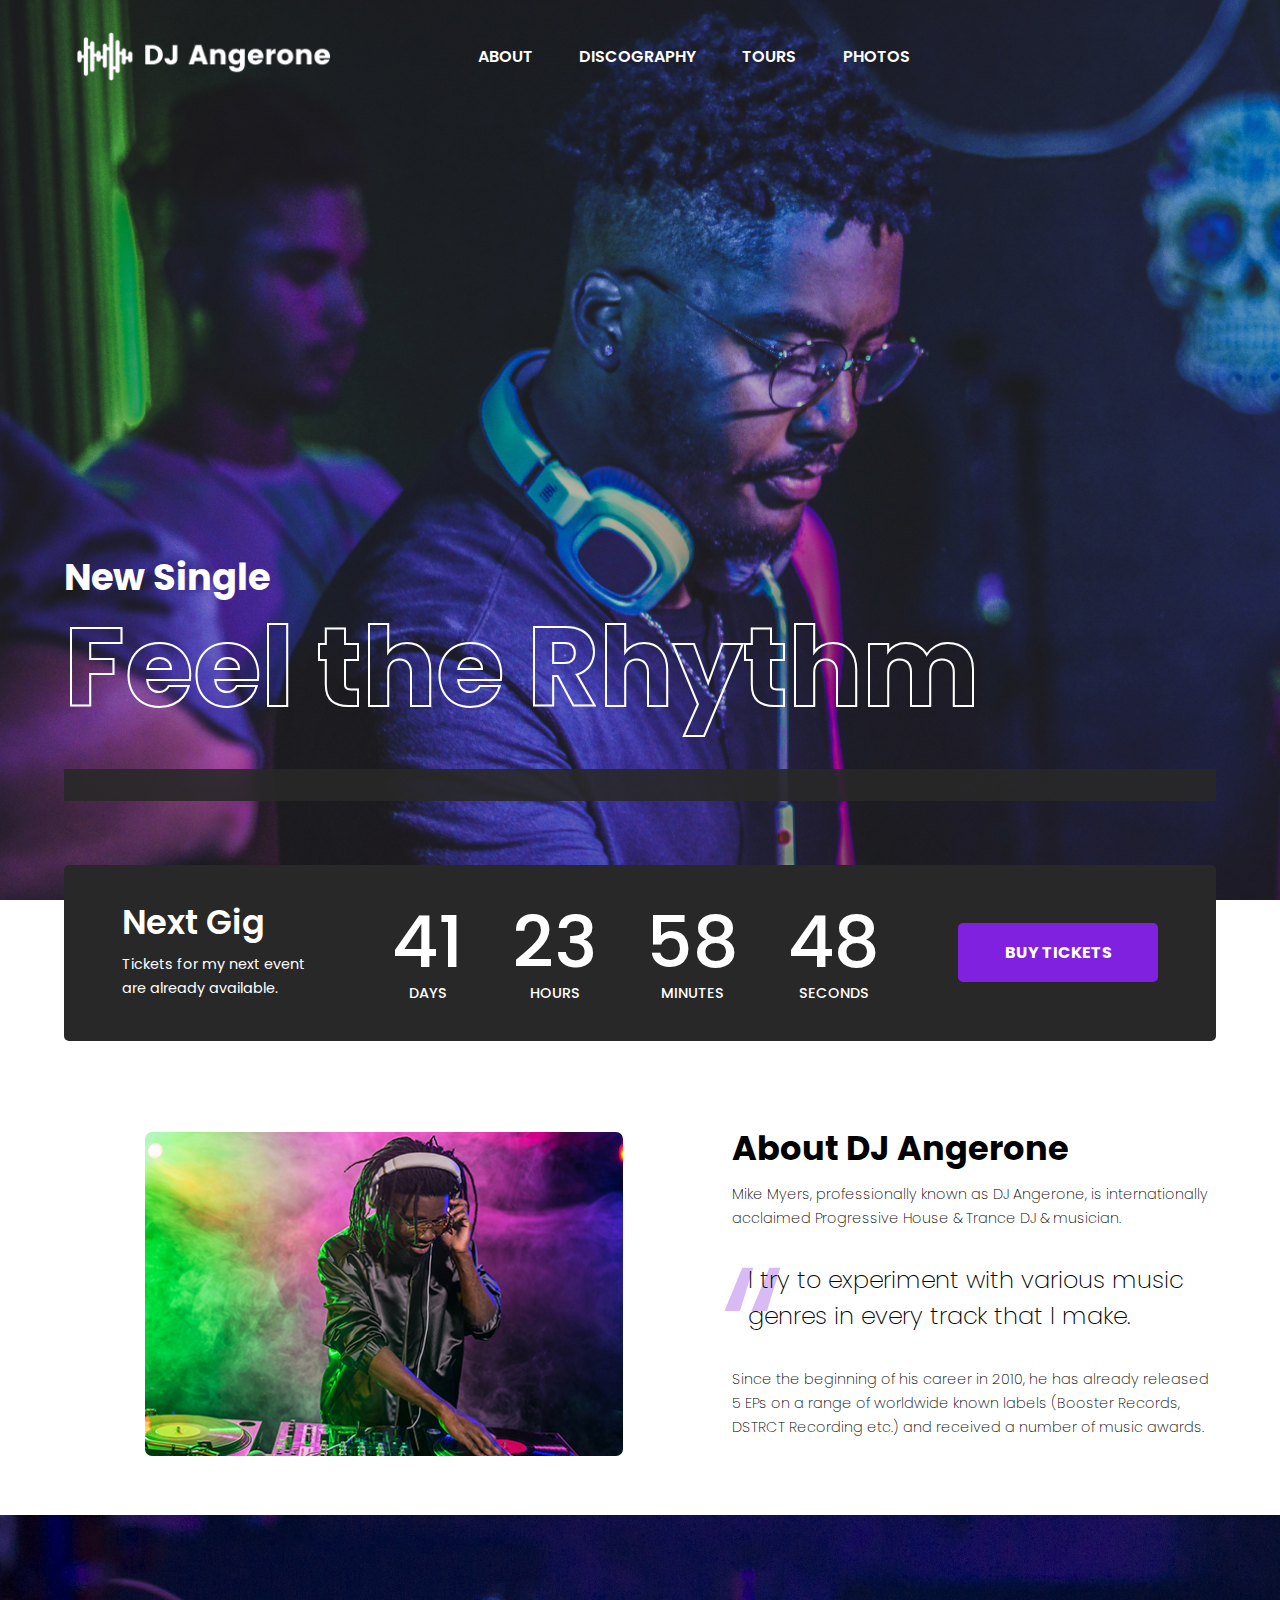
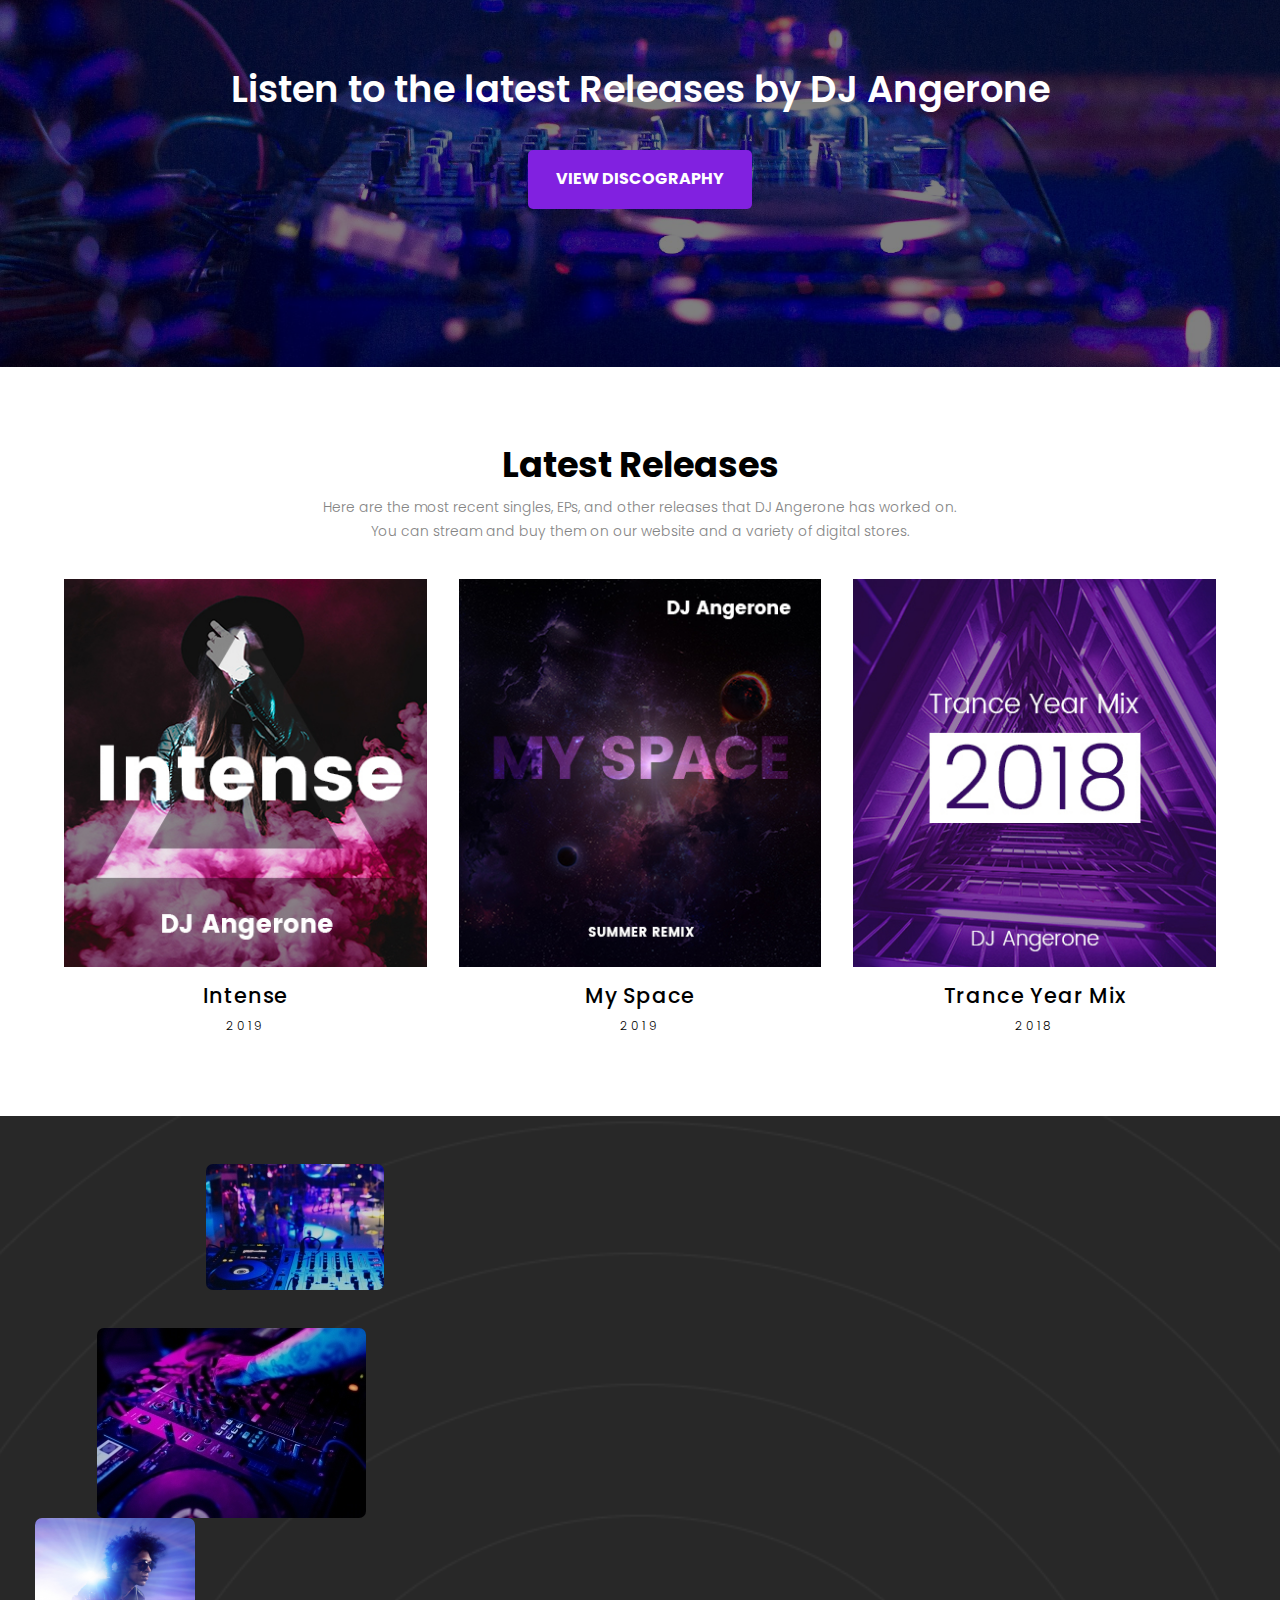
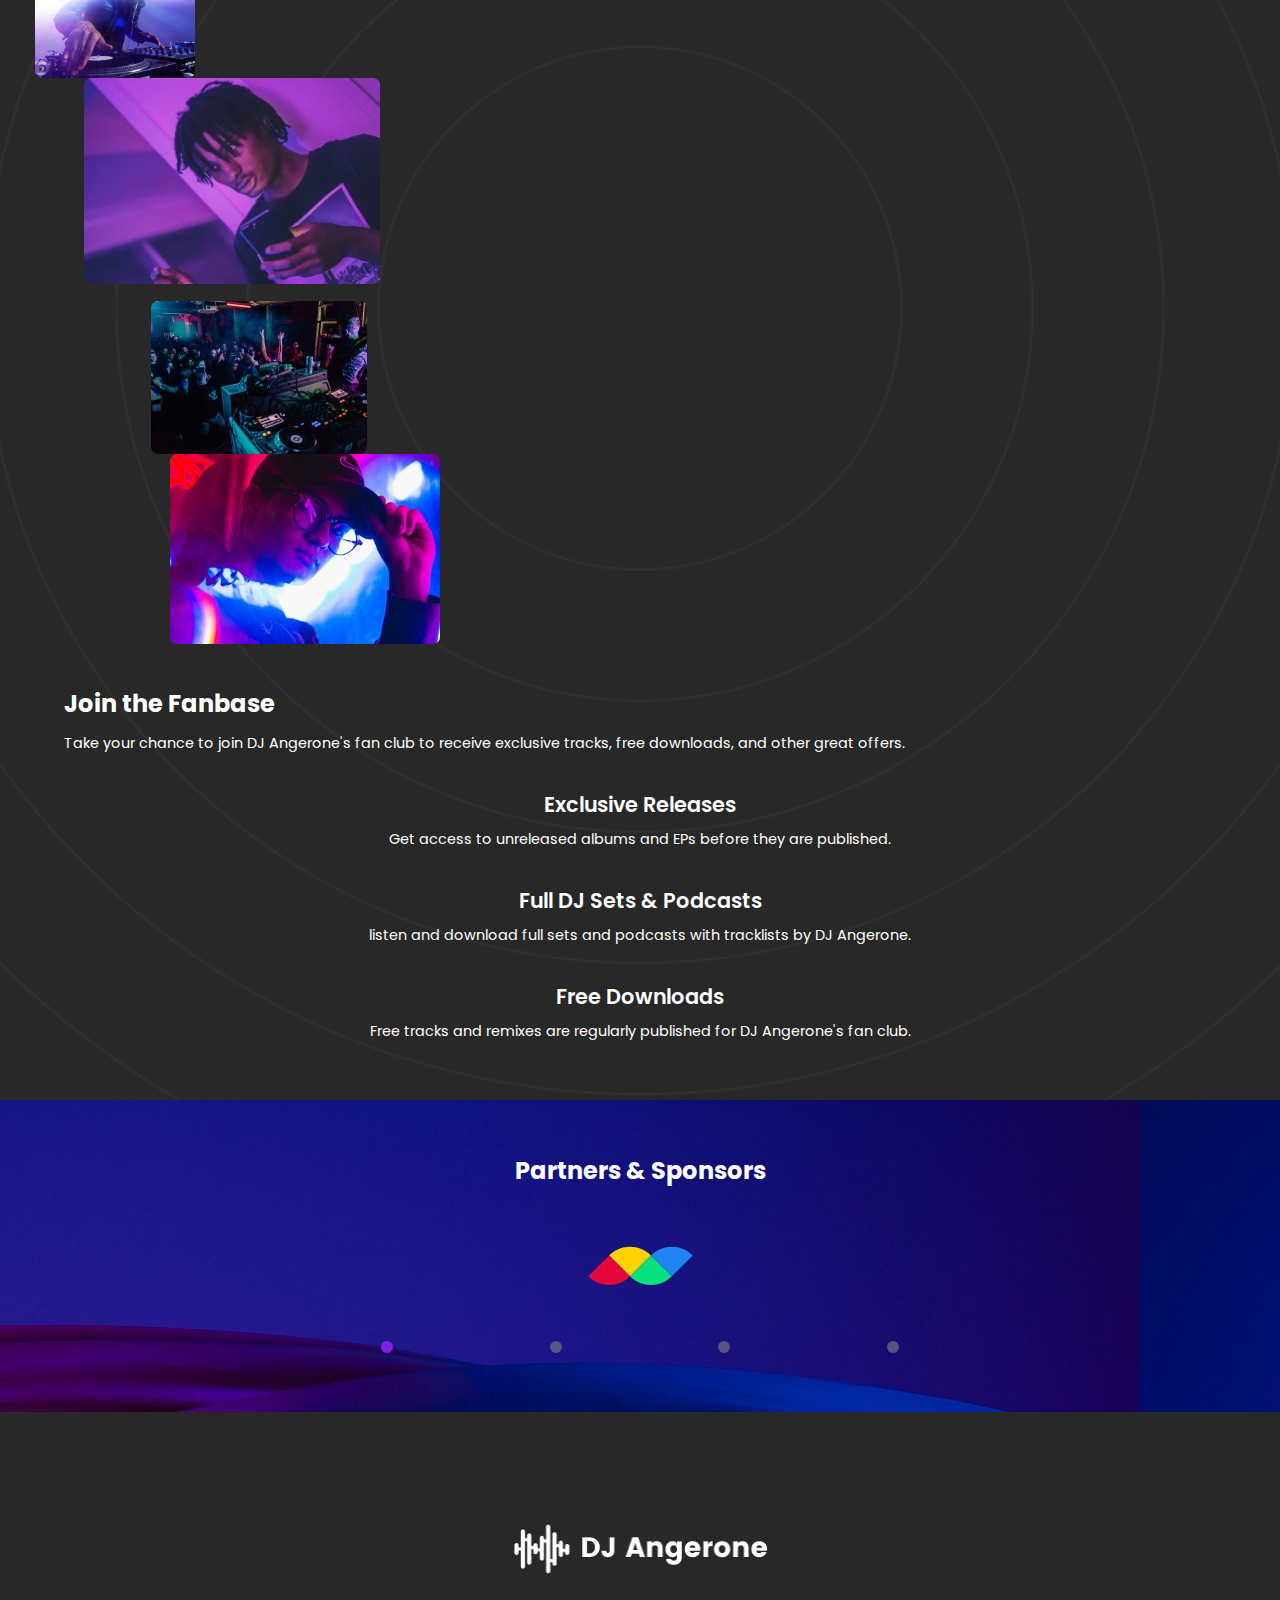
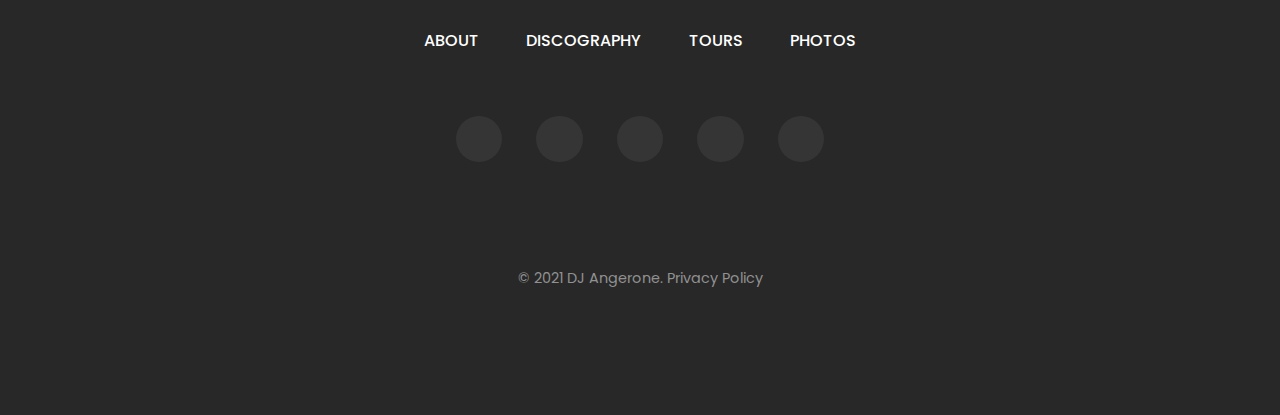
==== commit 315f07af: "save pull" ====
--- a/index.html
+++ b/index.html
@@ -835,5 +835,6 @@
                 © 2021 DJ Angerone. Privacy Policy
             </p>
         </footer>
+        <script src="public/js/script.js"></script>
     </body>
 </html>
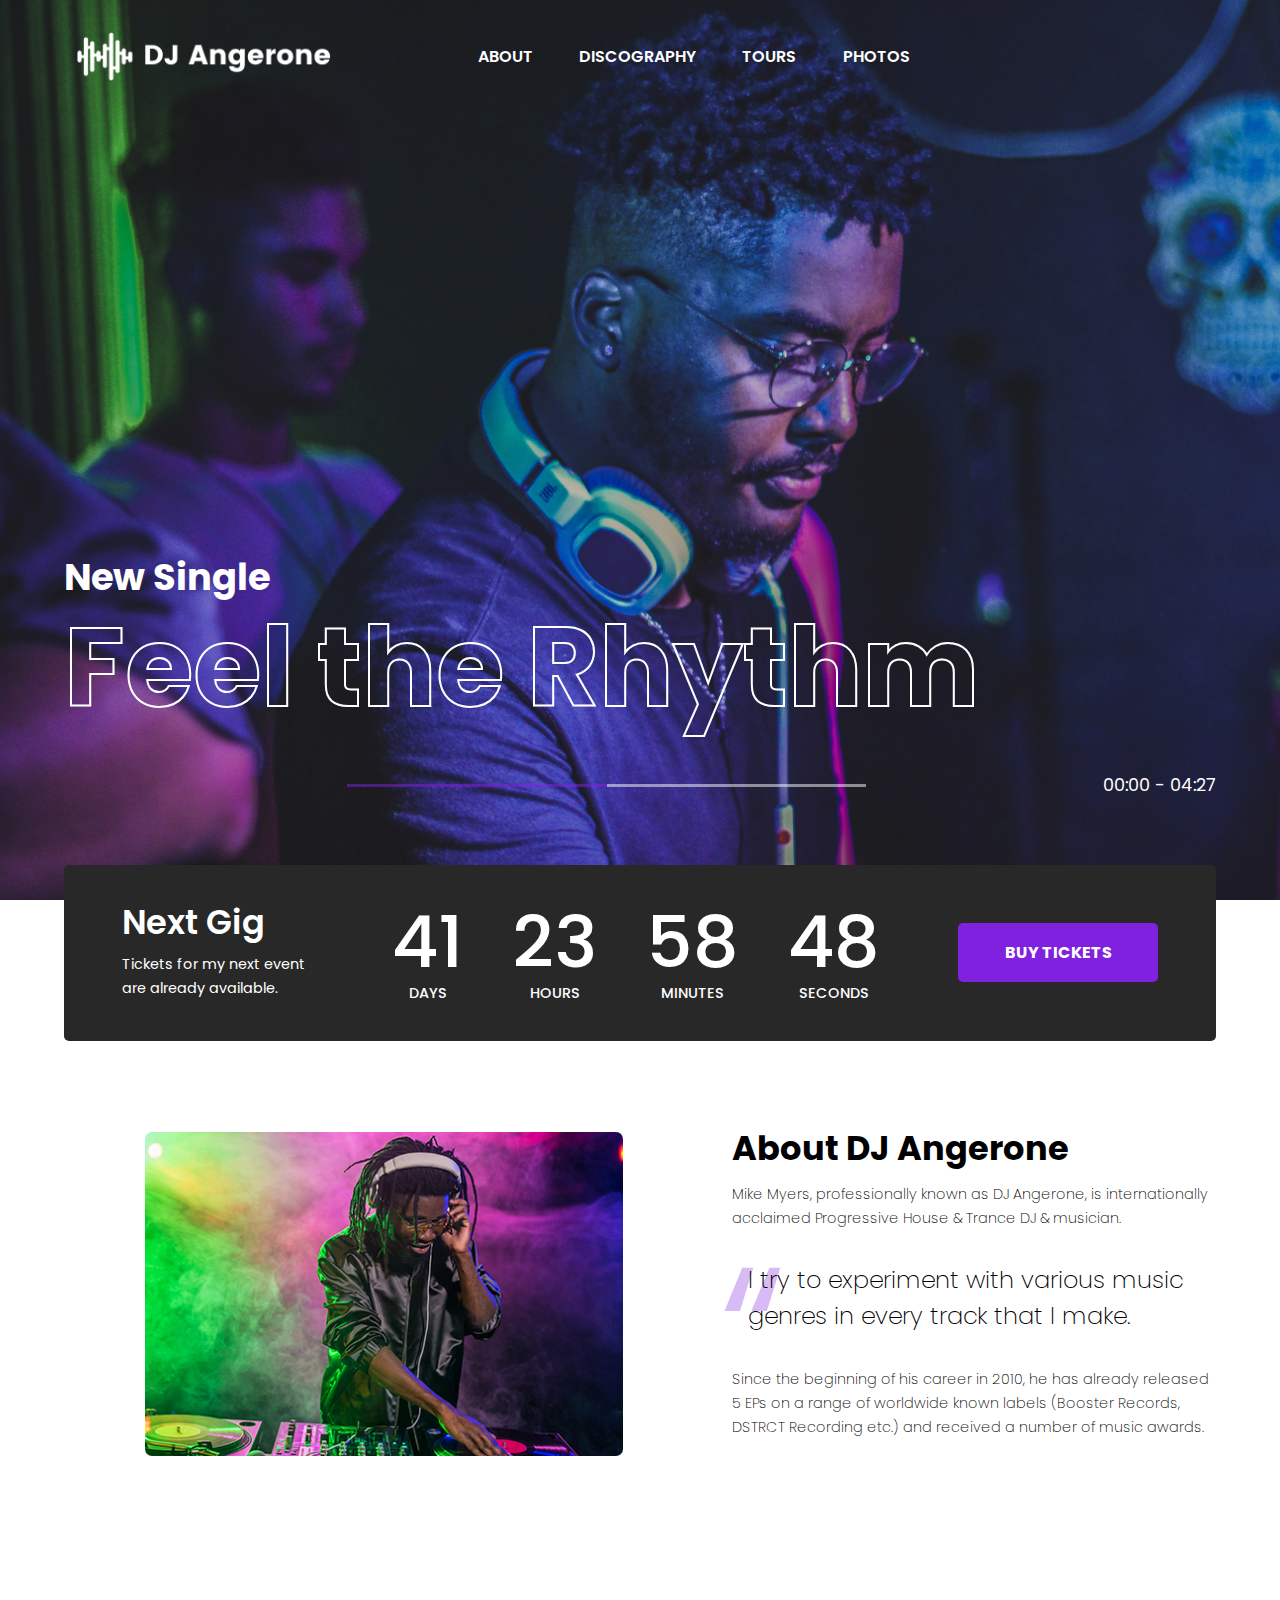
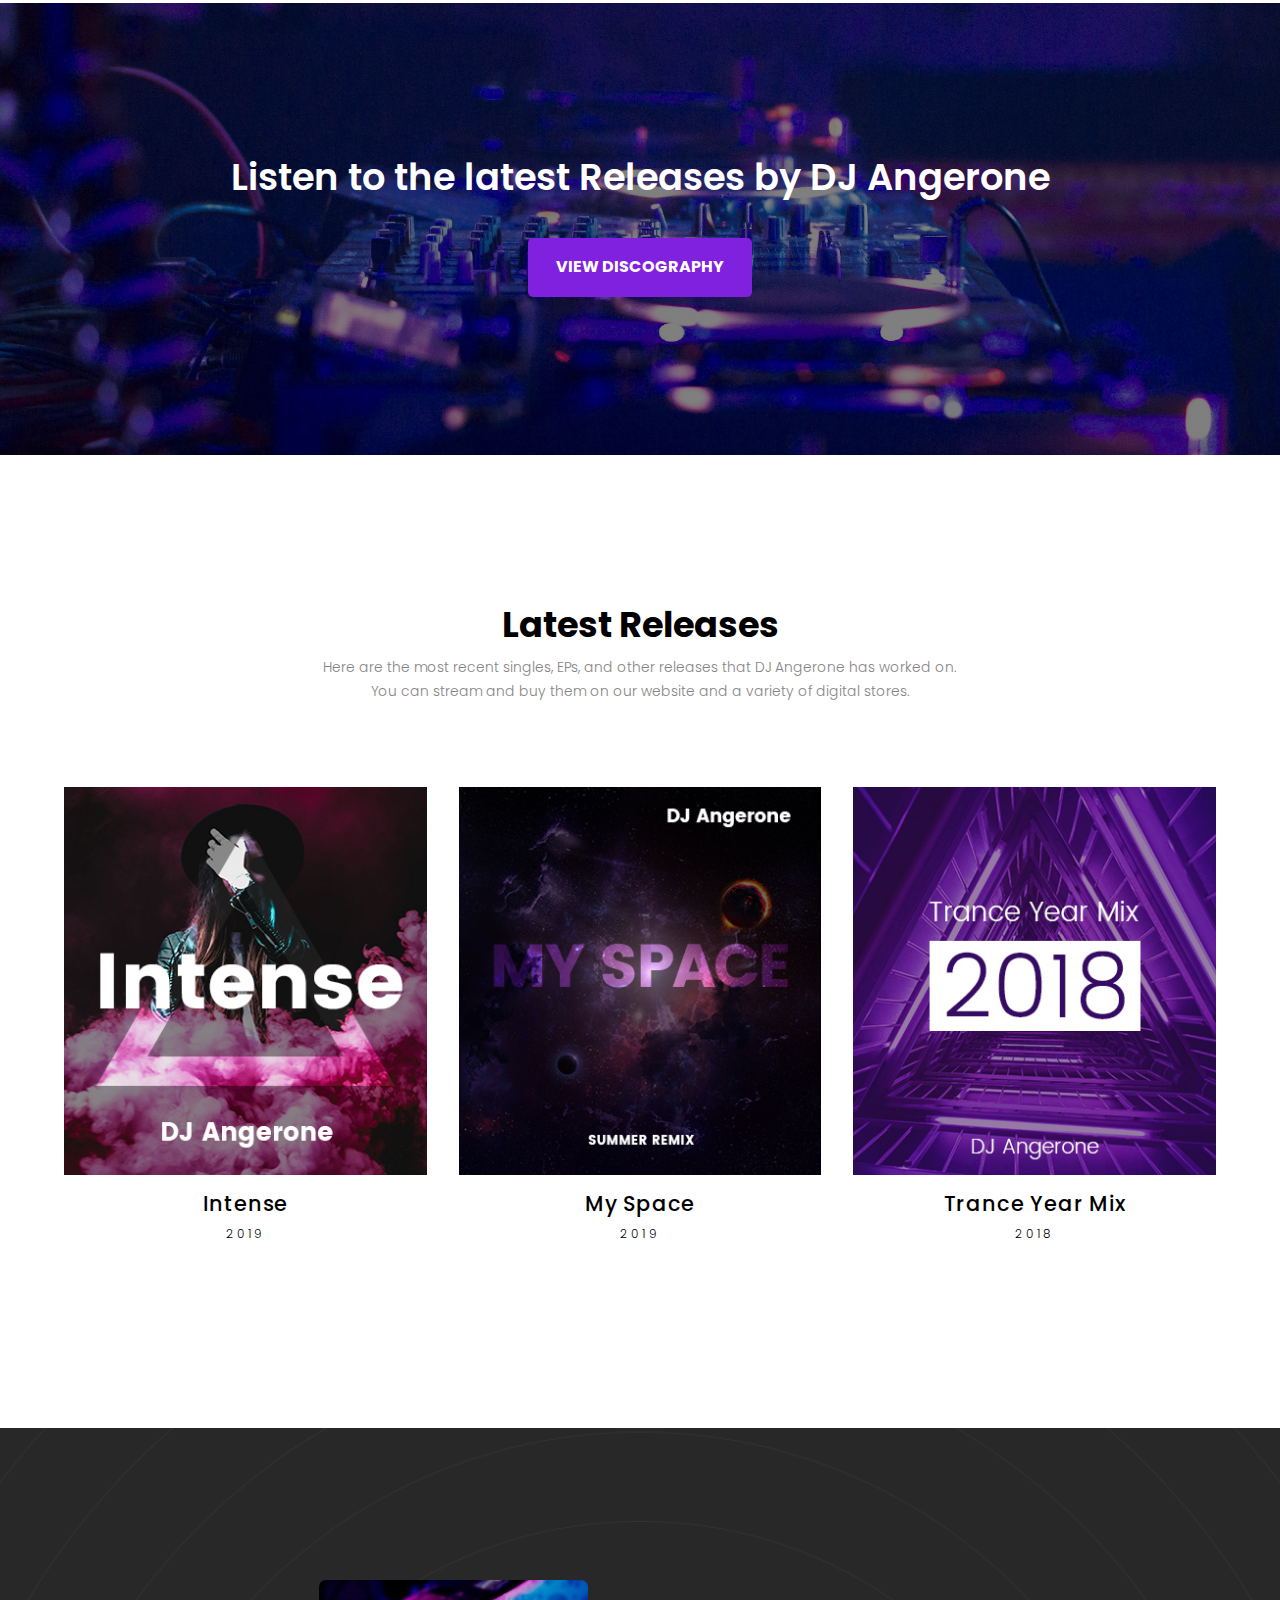
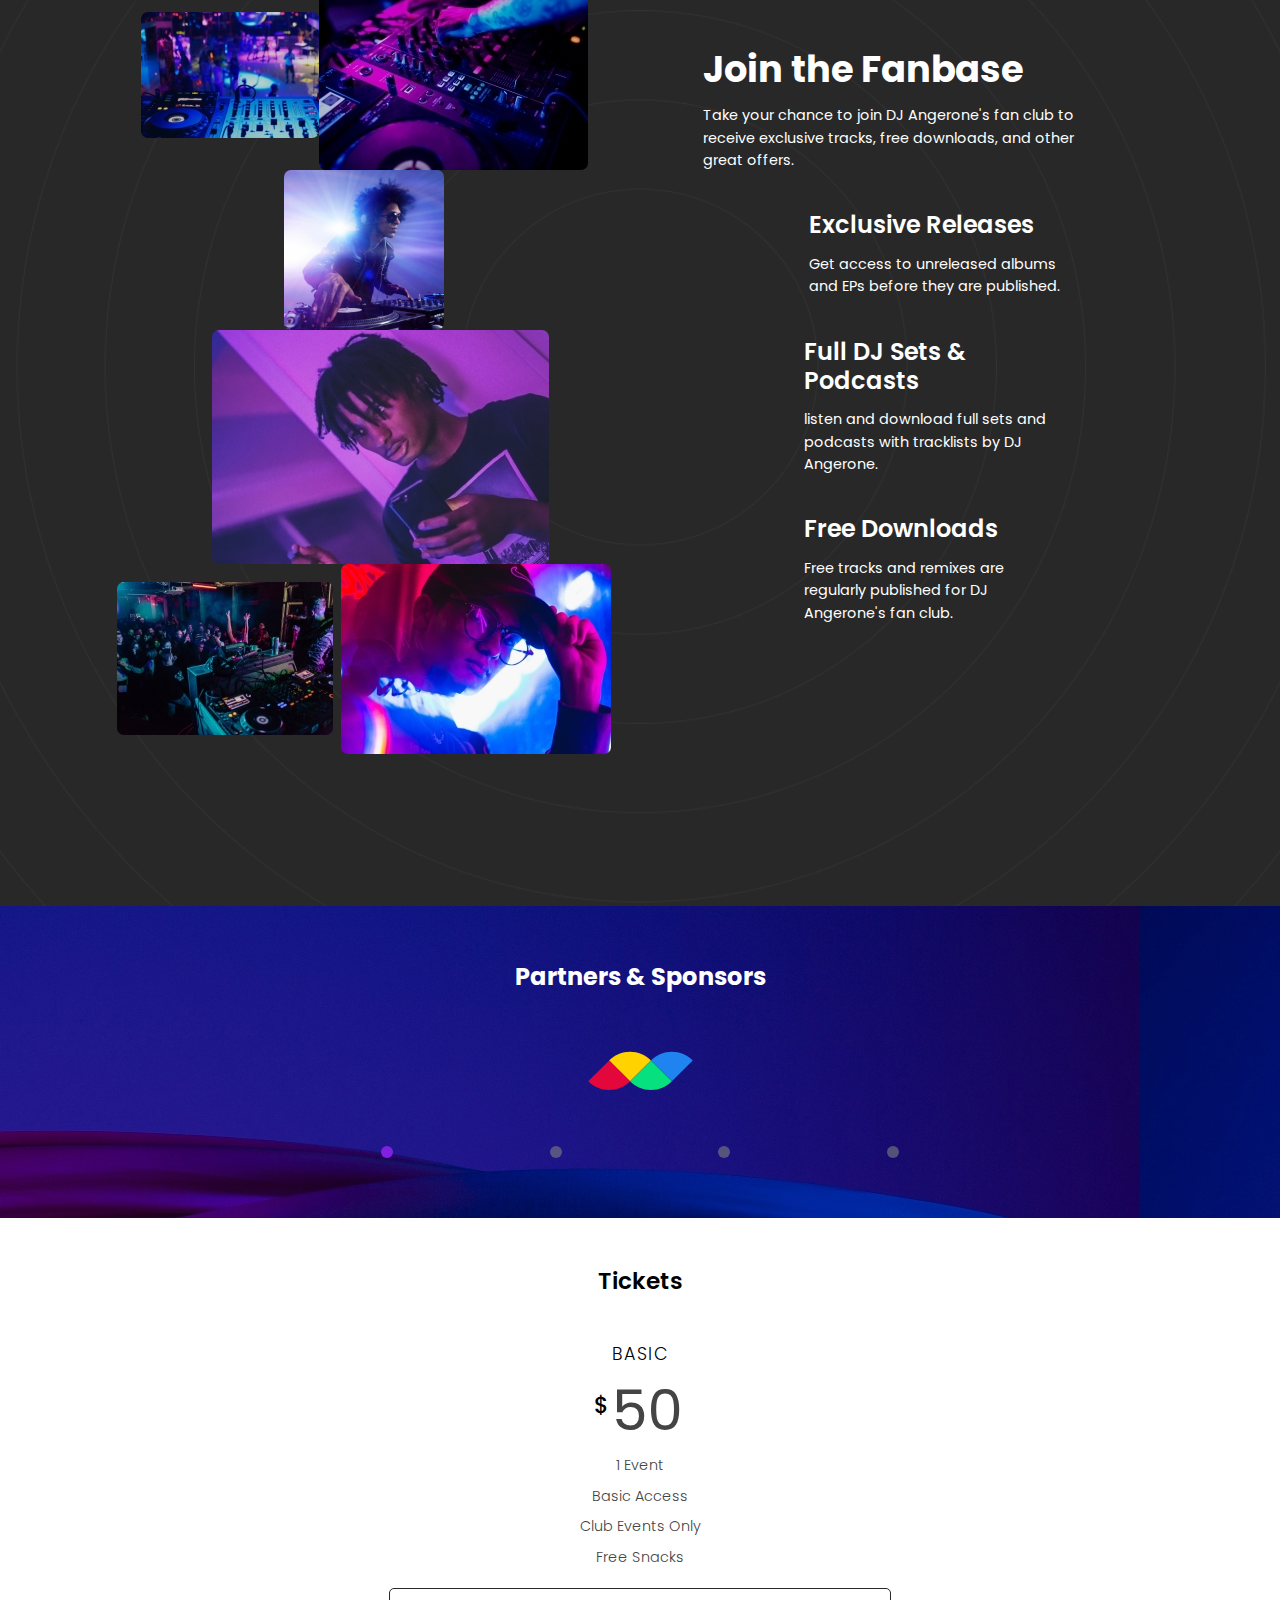
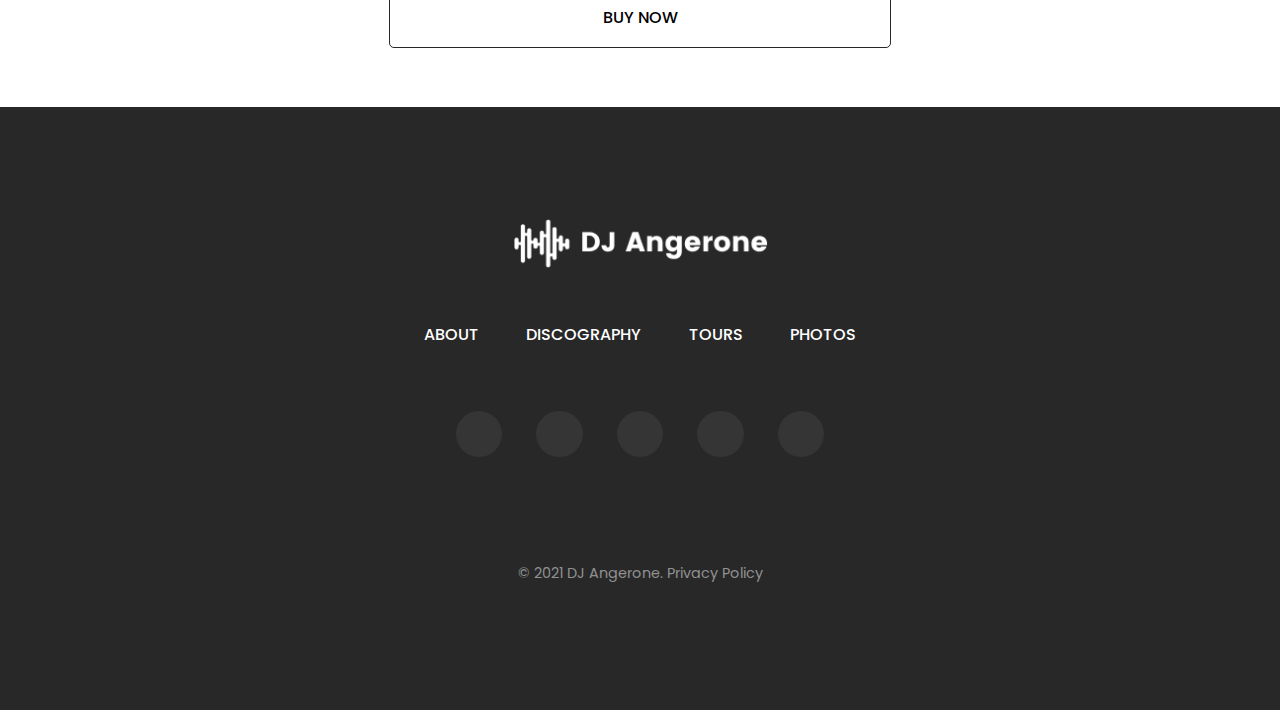
==== commit bbcc8d34: "I'm done" ====
--- a/index.html
+++ b/index.html
@@ -37,7 +37,7 @@
                                 class="
                                     header__top-bar__navlinks__links-list__element__link
                                 "
-                                href="#"
+                                href="public/html/about_us.html"
                                 >about</a
                             >
                         </li>
@@ -50,7 +50,7 @@
                                 class="
                                     header__top-bar__navlinks__links-list__element__link
                                 "
-                                href="#"
+                                href="public/html/discography.html"
                                 >discography</a
                             >
                         </li>
@@ -63,7 +63,7 @@
                                 class="
                                     header__top-bar__navlinks__links-list__element__link
                                 "
-                                href="#"
+                                href="public/html/tour_schedule.html"
                                 >tours</a
                             >
                         </li>
@@ -76,7 +76,7 @@
                                 class="
                                     header__top-bar__navlinks__links-list__element__link
                                 "
-                                href="#"
+                                href="public/html/gallery.html"
                                 >photos</a
                             >
                         </li>
@@ -141,9 +141,39 @@
                     <h2 class="header__new-single__contents__song-title">
                         <strong>Feel the Rhythm</strong>
                     </h2>
-                    <div
-                        class="header__new-single__contents__audio-player"
-                    ></div>
+                    <div class="header__new-single__contents__audio-player">
+                        <i
+                            class="
+                                fas
+                                fa-play
+                                header__new-single__contents__audio-player__play-button
+                            "
+                        ></i>
+                        <div
+                            class="
+                                header__new-single__contents__audio-player__progress-bar
+                            "
+                        > <div class="header__new-single__contents__audio-player__progress-bar__bar"></div> </div>
+                        <p
+                            class="
+                                header__new-single__contents__audio-player__timer
+                            "
+                        >
+                            <output
+                                class="
+                                    header__new-single__contents__audio-player__timer__current-time
+                                "
+                                >00:00</output
+                            >
+                            -
+                            <span
+                                class="
+                                    header__new-single__contents__audio-player__timer__remaining-time
+                                "
+                                >04:27</span
+                            >
+                        </p>
+                    </div>
                 </div>
             </section>
         </header>
@@ -365,21 +395,23 @@
                             "
                         >
                             <i class="fas fa-music"></i>
-                            <h3
-                                class="
-                                    join-fanbase__article__why-join-list__why-join__heading
-                                "
-                            >
-                                exclusive releases
-                            </h3>
-                            <p
-                                class="
-                                    join-fanbase__article__why-join-list__why-join__info
-                                "
-                            >
-                                Get access to unreleased albums and EPs before
-                                they are published.
-                            </p>
+                            <div class="text-content">
+                                <h3
+                                    class="
+                                        join-fanbase__article__why-join-list__why-join__heading
+                                    "
+                                >
+                                    exclusive releases
+                                </h3>
+                                <p
+                                    class="
+                                        join-fanbase__article__why-join-list__why-join__info
+                                    "
+                                >
+                                    Get access to unreleased albums and EPs
+                                    before they are published.
+                                </p>
+                            </div>
                         </li>
 
                         <li
@@ -388,21 +420,23 @@
                             "
                         >
                             <i class="fas fa-headphones"></i>
-                            <h3
-                                class="
-                                    join-fanbase__article__why-join-list__why-join__heading
-                                "
-                            >
-                                full dJ sets & podcasts
-                            </h3>
-                            <p
-                                class="
-                                    join-fanbase__article__why-join-list__why-join__info
-                                "
-                            >
-                                listen and download full sets and podcasts with
-                                tracklists by DJ Angerone.
-                            </p>
+                            <div class="text-content">
+                                <h3
+                                    class="
+                                        join-fanbase__article__why-join-list__why-join__heading
+                                    "
+                                >
+                                    full dJ sets & podcasts
+                                </h3>
+                                <p
+                                    class="
+                                        join-fanbase__article__why-join-list__why-join__info
+                                    "
+                                >
+                                    listen and download full sets and podcasts
+                                    with tracklists by DJ Angerone.
+                                </p>
+                            </div>
                         </li>
 
                         <li
@@ -411,48 +445,52 @@
                             "
                         >
                             <i class="fas fa-download"></i>
-                            <h3
-                                class="
-                                    join-fanbase__article__why-join-list__why-join__heading
-                                "
-                            >
-                                free downloads
-                            </h3>
-                            <p
-                                class="
-                                    join-fanbase__article__why-join-list__why-join__info
-                                "
-                            >
-                                Free tracks and remixes are regularly published
-                                for DJ Angerone's fan club.
-                            </p>
+                            <div class="text-content">
+                                <h3
+                                    class="
+                                        join-fanbase__article__why-join-list__why-join__heading
+                                    "
+                                >
+                                    free downloads
+                                </h3>
+                                <p
+                                    class="
+                                        join-fanbase__article__why-join-list__why-join__info
+                                    "
+                                >
+                                    Free tracks and remixes are regularly
+                                    published for DJ Angerone's fan club.
+                                </p>
+                            </div>
                         </li>
                     </ul>
                 </article>
             </section>
 
-            <section class="tour-schedule">
-                <h2 class="tour-schedule__heading">tour schedule</h2>
-                <div class="tour-schedule__schedule">
-                    <header class="tour-schedule__schedule__header">
-                        <ul class="tour-schedule__schedule__header__months">
-                            <li
-                                class="
-                                    tour-schedule__schedule__header__months__month
+            <section class="tour-schedule-home">
+                <h2 class="tour-schedule-home__heading">tour schedule</h2>
+                <div class="tour-schedule-home__schedule">
+                    <header class="tour-schedule-home__schedule__header">
+                        <ul
+                            class="tour-schedule-home__schedule__header__months"
+                        >
+                            <li
+                                class="
+                                    tour-schedule-home__schedule__header__months__month
                                 "
                             >
                                 march
                             </li>
                             <li
                                 class="
-                                    tour-schedule__schedule__header__months__month
+                                    tour-schedule-home__schedule__header__months__month
                                 "
                             >
                                 april
                             </li>
                             <li
                                 class="
-                                    tour-schedule__schedule__header__months__month
+                                    tour-schedule-home__schedule__header__months__month
                                 "
                             >
                                 may
@@ -461,50 +499,50 @@
                     </header>
 
                     <div>
-                        <article class="tour-schedule__event">
-                            <p class="tour-schedule__event__date">
+                        <article class="tour-schedule-home__event">
+                            <p class="tour-schedule-home__event__date">
                                 <strong>march 13, 2021</strong>
                             </p>
-                            <h3 class="tour-schedule__event__place">
+                            <h3 class="tour-schedule-home__event__place">
                                 encore beach club, las vegas
                             </h3>
-                            <a href="" class="tour-schedule__event__buy">
+                            <a href="" class="tour-schedule-home__event__buy">
                                 buy tickets >>
                             </a>
                         </article>
 
-                        <article class="tour-schedule__event">
-                            <p class="tour-schedule__event__date">
+                        <article class="tour-schedule-home__event">
+                            <p class="tour-schedule-home__event__date">
                                 <strong>march 21, 2019</strong>
                             </p>
-                            <h3 class="tour-schedule__event__place">
+                            <h3 class="tour-schedule-home__event__place">
                                 soundscape weekender festival, coventry
                             </h3>
-                            <a href="" class="tour-schedule__event__buy">
+                            <a href="" class="tour-schedule-home__event__buy">
                                 buy tickets >>
                             </a>
                         </article>
 
-                        <article class="tour-schedule__event">
-                            <p class="tour-schedule__event__date">
+                        <article class="tour-schedule-home__event">
+                            <p class="tour-schedule-home__event__date">
                                 <strong>march 25, 2019</strong>
                             </p>
-                            <h3 class="tour-schedule__event__place">
+                            <h3 class="tour-schedule-home__event__place">
                                 barcelona beach festival barcelona
                             </h3>
-                            <a href="" class="tour-schedule__event__buy">
+                            <a href="" class="tour-schedule-home__event__buy">
                                 buy tickets >>
                             </a>
                         </article>
 
-                        <article class="tour-schedule__event">
-                            <p class="tour-schedule__event__date">
+                        <article class="tour-schedule-home__event">
+                            <p class="tour-schedule-home__event__date">
                                 <strong>march 29, 2019</strong>
                             </p>
-                            <h3 class="tour-schedule__event__place">
+                            <h3 class="tour-schedule-home__event__place">
                                 barclaycard arena hamburg
                             </h3>
-                            <a href="" class="tour-schedule__event__buy">
+                            <a href="" class="tour-schedule-home__event__buy">
                                 buy tickets >></a
                             >
                         </article>
@@ -537,6 +575,7 @@
                             <li
                                 class="
                                     partners-sponsors__contents__interactive-block__partners-list__partner
+                                    partners-sponsors__contents__interactive-block__partners-list__partner--hidden
                                 "
                             >
                                 <img
@@ -547,6 +586,7 @@
                             <li
                                 class="
                                     partners-sponsors__contents__interactive-block__partners-list__partner
+                                    partners-sponsors__contents__interactive-block__partners-list__partner--hidden
                                 "
                             >
                                 <img
@@ -557,6 +597,7 @@
                             <li
                                 class="
                                     partners-sponsors__contents__interactive-block__partners-list__partner
+                                    partners-sponsors__contents__interactive-block__partners-list__partner--hidden
                                 "
                             >
                                 <img
@@ -602,11 +643,16 @@
 
                 <ul class="tickets-desk__tickets-list">
                     <li class="tickets-desk__tickets-list__ticket">
-                        <h3
-                            class="tickets-desk__tickets-list__ticket__heading"
-                        ></h3>
+                        <h3 class="tickets-desk__tickets-list__ticket__heading">
+                            basic
+                        </h3>
                         <p class="tickets-desk__tickets-list__ticket__price">
-                            <strong>50</strong>
+                            <span
+                                class="
+                                    tickets-desk__tickets-list__ticket__price__dollar
+                                "
+                                >$</span
+                            ><strong>50</strong>
                         </p>
 
                         <ul class="tickets-desk__tickets-list__ticket__details">
@@ -644,17 +690,23 @@
                             class="
                                 tickets-desk__tickets-list__ticket__buy-button
                             "
+                            href="#"
                         >
                             <p>buy now</p>
                         </a>
                     </li>
 
                     <li class="tickets-desk__tickets-list__ticket">
-                        <h3
-                            class="tickets-desk__tickets-list__ticket__heading"
-                        ></h3>
+                        <h3 class="tickets-desk__tickets-list__ticket__heading">
+                            standard
+                        </h3>
                         <p class="tickets-desk__tickets-list__ticket__price">
-                            <strong>50</strong>
+                            <span
+                                class="
+                                    tickets-desk__tickets-list__ticket__price__dollar
+                                "
+                                >$</span
+                            ><strong>80</strong>
                         </p>
 
                         <ul class="tickets-desk__tickets-list__ticket__details">
@@ -663,28 +715,28 @@
                                     tickets-desk__tickets-list__ticket__details__detail
                                 "
                             >
-                                1 event
-                            </li>
-                            <li
-                                class="
-                                    tickets-desk__tickets-list__ticket__details__detail
-                                "
-                            >
-                                basic access
-                            </li>
-                            <li
-                                class="
-                                    tickets-desk__tickets-list__ticket__details__detail
-                                "
-                            >
-                                club events only
-                            </li>
-                            <li
-                                class="
-                                    tickets-desk__tickets-list__ticket__details__detail
-                                "
-                            >
-                                free snacks
+                                3 events
+                            </li>
+                            <li
+                                class="
+                                    tickets-desk__tickets-list__ticket__details__detail
+                                "
+                            >
+                                extended access
+                            </li>
+                            <li
+                                class="
+                                    tickets-desk__tickets-list__ticket__details__detail
+                                "
+                            >
+                                club & beach events
+                            </li>
+                            <li
+                                class="
+                                    tickets-desk__tickets-list__ticket__details__detail
+                                "
+                            >
+                                free snacks & merch
                             </li>
                         </ul>
 
@@ -692,17 +744,23 @@
                             class="
                                 tickets-desk__tickets-list__ticket__buy-button
                             "
+                            href="#"
                         >
                             <p>buy now</p>
                         </a>
                     </li>
 
                     <li class="tickets-desk__tickets-list__ticket">
-                        <h3
-                            class="tickets-desk__tickets-list__ticket__heading"
-                        ></h3>
+                        <h3 class="tickets-desk__tickets-list__ticket__heading">
+                            gold
+                        </h3>
                         <p class="tickets-desk__tickets-list__ticket__price">
-                            <strong>50</strong>
+                            <span
+                                class="
+                                    tickets-desk__tickets-list__ticket__price__dollar
+                                "
+                                >$</span
+                            ><strong>120</strong>
                         </p>
 
                         <ul class="tickets-desk__tickets-list__ticket__details">
@@ -711,28 +769,28 @@
                                     tickets-desk__tickets-list__ticket__details__detail
                                 "
                             >
-                                1 event
-                            </li>
-                            <li
-                                class="
-                                    tickets-desk__tickets-list__ticket__details__detail
-                                "
-                            >
-                                basic access
-                            </li>
-                            <li
-                                class="
-                                    tickets-desk__tickets-list__ticket__details__detail
-                                "
-                            >
-                                club events only
-                            </li>
-                            <li
-                                class="
-                                    tickets-desk__tickets-list__ticket__details__detail
-                                "
-                            >
-                                free snacks
+                                5+ events
+                            </li>
+                            <li
+                                class="
+                                    tickets-desk__tickets-list__ticket__details__detail
+                                "
+                            >
+                                unlimited access
+                            </li>
+                            <li
+                                class="
+                                    tickets-desk__tickets-list__ticket__details__detail
+                                "
+                            >
+                                all events
+                            </li>
+                            <li
+                                class="
+                                    tickets-desk__tickets-list__ticket__details__detail
+                                "
+                            >
+                                free accommodation
                             </li>
                         </ul>
 
@@ -740,6 +798,7 @@
                             class="
                                 tickets-desk__tickets-list__ticket__buy-button
                             "
+                            href="#"
                         >
                             <p>buy now</p>
                         </a>
@@ -775,28 +834,28 @@
                     <li class="footer__navlinks__links-list__element">
                         <a
                             class="footer__navlinks__links-list__element__link"
-                            href="#"
+                            href="public/html/about_us.html"
                             >about</a
                         >
                     </li>
                     <li class="footer__navlinks__links-list__element">
                         <a
                             class="footer__navlinks__links-list__element__link"
-                            href="#"
+                            href="public/html/discography.html"
                             >discography</a
                         >
                     </li>
                     <li class="footer__navlinks__links-list__element">
                         <a
                             class="footer__navlinks__links-list__element__link"
-                            href="#"
+                            href="public/html/tour_schedule.html"
                             >tours</a
                         >
                     </li>
                     <li class="footer__navlinks__links-list__element">
                         <a
                             class="footer__navlinks__links-list__element__link"
-                            href="#"
+                            href="public/html/gallery.html"
                             >photos</a
                         >
                     </li>
@@ -835,6 +894,6 @@
                 © 2021 DJ Angerone. Privacy Policy
             </p>
         </footer>
-        <script src="public/js/script.js"></script>
+        <script src="public/js/homepage.js"></script>
     </body>
 </html>
--- a/public/css/main.min.css
+++ b/public/css/main.min.css
@@ -1 +1 @@
-@import url("https://fonts.googleapis.com/css2?family=Poppins:wght@100;200;300;400;500;600;700;800;900&display=swap");html,body,div,span,applet,object,iframe,h1,h2,h3,h4,h5,h6,p,blockquote,pre,a,abbr,acronym,address,big,cite,code,del,dfn,em,img,ins,kbd,q,s,samp,small,strike,strong,sub,sup,tt,var,b,u,i,center,dl,dt,dd,ol,ul,li,fieldset,form,label,legend,table,caption,tbody,tfoot,thead,tr,th,td,article,aside,canvas,details,embed,figure,figcaption,footer,header,hgroup,menu,nav,output,ruby,section,summary,time,mark,audio,video{margin:0;padding:0;border:0;font-size:100%;font:inherit;vertical-align:baseline}article,aside,details,figcaption,figure,footer,header,hgroup,menu,nav,section{display:block}body{line-height:1}ol,ul{list-style:none}blockquote,q{quotes:none}blockquote:before,blockquote:after,q:before,q:after{content:'';content:none}table{border-collapse:collapse;border-spacing:0}a{text-decoration:none}a:visited,a:active{color:black}time,a{display:inline-block}html{font-size:16px}html body{font-family:"Poppins",sans-serif}.hidden{position:absolute !important;top:-9999px !important;left:-9999px !important}.header__top-bar{background-color:#282828;display:-webkit-box;display:-ms-flexbox;display:flex;padding:0.7rem 1.5rem 0.7rem 0.7rem}.header__top-bar__burger-menu{width:2rem;display:-webkit-box;display:-ms-flexbox;display:flex;-webkit-box-orient:vertical;-webkit-box-direction:normal;-ms-flex-direction:column;flex-direction:column}.header__top-bar__burger-menu__line{background-color:#fff;height:2px;margin:auto 0}.header__top-bar__dj-angerone-logo{width:10rem;margin-left:0.7rem}.header__top-bar__navlinks{display:none}.header__top-bar__social-networks{display:none}.header__top-bar__more-menu{display:-webkit-box;display:-ms-flexbox;display:flex;-webkit-box-orient:vertical;-webkit-box-direction:normal;-ms-flex-direction:column;flex-direction:column;-webkit-box-pack:space-evenly;-ms-flex-pack:space-evenly;justify-content:space-evenly;margin-left:auto}.header__top-bar__more-menu__point{border-radius:50%;background-color:#fff;width:0.37rem;height:0.37rem}@media all and (min-width: 1024px){.header__top-bar{background:none;padding:2rem 5% 0 5%;-webkit-box-pack:justify;-ms-flex-pack:justify;justify-content:space-between;-webkit-box-align:center;-ms-flex-align:center;align-items:center}.header__top-bar__burger-menu{display:none}.header__top-bar__dj-angerone-logo{width:16rem}.header__top-bar__navlinks{display:inherit}.header__top-bar__navlinks__links-list{display:-webkit-box;display:-ms-flexbox;display:flex;-webkit-box-pack:justify;-ms-flex-pack:justify;justify-content:space-between;width:27rem}.header__top-bar__navlinks__links-list__element__link{text-transform:uppercase;font-weight:600;color:#fff}.header__top-bar__navlinks__links-list__element__link:visited,.header__top-bar__navlinks__links-list__element__link:active{color:#fff}.header__top-bar__social-networks{display:-webkit-box;display:-ms-flexbox;display:flex;-webkit-box-pack:justify;-ms-flex-pack:justify;justify-content:space-between;width:10rem}.header__top-bar__social-networks__button__link .fab{color:#9d9d9d;font-size:1.3rem}.header__top-bar__more-menu{display:none}}.footer{background-color:#282828;display:-webkit-box;display:-ms-flexbox;display:flex;-webkit-box-orient:vertical;-webkit-box-direction:normal;-ms-flex-direction:column;flex-direction:column;padding:4rem 0}.footer__dj-angerone-logo{margin:0 auto;width:16rem;padding-bottom:1.8rem}.footer__navlinks{margin:0 auto;padding-bottom:1.6rem}.footer__navlinks__links-list__element{text-align:center;text-transform:uppercase;font-weight:500;padding-bottom:1.1rem}.footer__navlinks__links-list__element__link{color:#fff}.footer__navlinks__links-list__element__link:visited,.footer__navlinks__links-list__element__link:active{color:#fff}.footer__social-networks{display:-webkit-box;display:-ms-flexbox;display:flex;width:18rem;-webkit-box-pack:justify;-ms-flex-pack:justify;justify-content:space-between;margin:0 auto;padding-bottom:2.8rem}.footer__social-networks__button__link{height:1.5rem;width:1.5rem;border-radius:50%;background-color:#353535;padding:0.7rem;display:-webkit-box;display:-ms-flexbox;display:flex}.footer__social-networks__button__link .fab{margin:auto;font-size:1.35rem;color:#fff}.footer__attribution{margin:0 auto;color:#919191;font-size:0.9rem}@media all and (min-width: 768px){.footer__dj-angerone-logo{padding-bottom:2.3rem}.footer__navlinks__links-list{display:-webkit-box;display:-ms-flexbox;display:flex;-webkit-box-pack:justify;-ms-flex-pack:justify;justify-content:space-between;width:27rem}.footer__navlinks__links-list__element{padding-bottom:0.7rem}.footer__social-networks{width:20rem}}@media all and (min-width: 1024px){.footer{padding:7rem 0 8.1rem 0}.footer__dj-angerone-logo{padding-bottom:3.7rem}.footer__navlinks{padding-bottom:3.5rem}.footer__social-networks{padding-bottom:6.8rem;width:23rem}}.header__new-single{background-image:url("../img/homapage-banner-img.jpg");background-size:cover;height:19rem;display:-webkit-box;display:-ms-flexbox;display:flex;-webkit-box-orient:vertical;-webkit-box-direction:normal;-ms-flex-direction:column;flex-direction:column}.header__new-single__contents{margin:auto;display:-webkit-box;display:-ms-flexbox;display:flex;-webkit-box-orient:vertical;-webkit-box-direction:normal;-ms-flex-direction:column;flex-direction:column;width:90%;height:50%}.header__new-single__contents__heading,.header__new-single__contents__song-title{color:#fff}.header__new-single__contents__heading{text-transform:capitalize;font-size:1.5rem;font-weight:700;padding-top:1.75rem}.header__new-single__contents__song-title{font-size:2.15rem;font-weight:700;line-height:2.6rem;padding-top:0.25rem;color:transparent;-webkit-text-stroke:2px #fff}.header__new-single__contents__audio-player{width:100%;height:2rem;background-color:#282828;opacity:0.9;margin-top:auto}@media all and (min-width: 768px){.header__new-single{height:25.1rem}.header__new-single__contents{height:65%}.header__new-single__contents__song-title{font-size:4.1rem;padding-top:1.5rem}.header__new-single__contents__audio-player{margin-top:2.3rem}}@media all and (min-width: 1024px){.header{background-image:url("../img/homapage-banner-img.jpg");background-size:cover;height:100vh}.header__new-single{background:none;height:auto}.header__new-single__contents{height:80vh;max-width:1165.85px}.header__new-single__contents__heading{margin-top:50vh;font-size:2.3rem}.header__new-single__contents__song-title{margin-top:3vh;font-size:6.89rem}.header__new-single__contents__audio-player{margin-top:auto}}.next-gig{display:-webkit-box;display:-ms-flexbox;display:flex}.next-gig__dark-pannel{margin:auto;background-color:#282828;width:90%;border-radius:5px;position:relative;top:-2.2rem;padding:2rem 0}.next-gig__dark-pannel__contents{margin:auto;width:85%;color:#fff;text-align:center}.next-gig__dark-pannel__contents__text-content__heading{font-size:1.4rem;font-weight:600;text-transform:capitalize;padding-bottom:0.75rem}.next-gig__dark-pannel__contents__text-content__availability{font-size:0.9rem;line-height:1.5rem;padding-bottom:0.95rem}.next-gig__dark-pannel__contents__time{display:-webkit-box;display:-ms-flexbox;display:flex;-ms-flex-pack:distribute;justify-content:space-around;padding-bottom:2rem}.next-gig__dark-pannel__contents__time__element{font-weight:500}.next-gig__dark-pannel__contents__time__element:last-child{display:none}.next-gig__dark-pannel__contents__time__element output{font-size:2.2rem}.next-gig__dark-pannel__contents__time__element p{text-transform:uppercase;font-size:0.65rem;padding-top:0.5rem}.next-gig__dark-pannel__contents__button{background-color:#8121e0;border-radius:5px;height:3.7rem;display:-webkit-box;display:-ms-flexbox;display:flex}.next-gig__dark-pannel__contents__button p{margin:auto;font-weight:700;color:#fff;text-transform:uppercase}@media all and (min-width: 768px){.next-gig__dark-pannel{padding:2.55rem 0}.next-gig__dark-pannel__contents{width:90%}.next-gig__dark-pannel__contents__time__element:last-child{display:unset}.next-gig__dark-pannel__contents__time__element output{font-size:3.7rem}.next-gig__dark-pannel__contents__time__element p{font-size:0.8rem}}@media all and (min-width: 1024px){.next-gig__dark-pannel{max-width:1165.85px}.next-gig__dark-pannel__contents{display:-webkit-box;display:-ms-flexbox;display:flex;-webkit-box-pack:justify;-ms-flex-pack:justify;justify-content:space-between;-webkit-box-align:center;-ms-flex-align:center;align-items:center}.next-gig__dark-pannel__contents__text-content{text-align:left;width:12rem}.next-gig__dark-pannel__contents__text-content__heading{font-size:2.1rem}.next-gig__dark-pannel__contents__text-content__availability{padding-bottom:0}.next-gig__dark-pannel__contents__time{padding-bottom:0;-webkit-box-pack:justify;-ms-flex-pack:justify;justify-content:space-between;width:47%}.next-gig__dark-pannel__contents__time__element output{font-size:4.5rem}.next-gig__dark-pannel__contents__time__element p{font-size:0.9rem}.next-gig__dark-pannel__contents__button{width:12.5rem}}.about-dj{display:-webkit-box;display:-ms-flexbox;display:flex;-ms-flex-wrap:wrap;flex-wrap:wrap;padding:3.5rem 0}.about-dj__figure,.about-dj__text-content{margin:auto;width:90%}.about-dj__figure img{height:100%;width:100%;border-radius:7px}.about-dj__text-content__heading{font-size:1.5rem;font-weight:700;padding:2.1rem 0 1rem 0}.about-dj__text-content__about{font-size:0.9rem;font-weight:200;line-height:1.5rem}.about-dj__text-content__about__dj-quote{display:inline-block;padding:1rem;font-size:1.25rem;position:relative;line-height:1.75rem}.about-dj__text-content__about__dj-quote::before{position:absolute;content:'"';color:#8121e0;opacity:0.3;font-size:7rem;font-weight:300;top:-1.55rem;left:0.47rem;-webkit-transform:rotate(180deg) skewX(160deg);transform:rotate(180deg) skewX(160deg);z-index:-1}@media all and (min-width: 768px){.about-dj{margin:0 5%;-webkit-box-pack:justify;-ms-flex-pack:justify;justify-content:space-between}.about-dj__figure,.about-dj__text-content{margin:0}.about-dj__figure{width:38.5%}.about-dj__figure img{height:unset}.about-dj__text-content{width:57%}.about-dj__text-content__heading{padding-top:0}}@media all and (min-width: 1024px){.about-dj{margin:0 auto;-webkit-box-pack:justify;-ms-flex-pack:justify;justify-content:space-between;width:90%;max-width:1165.85px}.about-dj__figure{width:41.5%;margin-left:7%}.about-dj__text-content{width:42%}.about-dj__text-content__heading{font-size:2.1rem;padding-bottom:1rem}.about-dj__text-content__about__dj-quote{font-size:1.5rem;line-height:2.3rem;padding:2rem 1rem}.about-dj__text-content__about__dj-quote::before{font-size:14rem;top:-2.35rem;left:1.3rem}}.latest-releases__view-discography{background:-webkit-gradient(linear, left top, left bottom, from(rgba(0,0,0,0.5)), to(rgba(0,0,0,0.5))),url("../img/homepage-latest-releases-background.jpg");background:linear-gradient(rgba(0,0,0,0.5), rgba(0,0,0,0.5)),url("../img/homepage-latest-releases-background.jpg");background-size:550%;background-position:-810px -390px;height:16.1rem;display:-webkit-box;display:-ms-flexbox;display:flex;-ms-flex-wrap:wrap;flex-wrap:wrap}.latest-releases__view-discography__heading{font-size:1.5rem;font-weight:600;line-height:2rem;color:#fff;margin:auto auto 0 auto;width:90%;text-align:center}.latest-releases__view-discography__button{margin:1.5rem auto auto auto;width:63%;background-color:#8121e0;border-radius:5px;height:3.7rem;display:-webkit-box;display:-ms-flexbox;display:flex}.latest-releases__view-discography__button p{margin:auto;font-weight:700;color:#fff;text-transform:uppercase}.latest-releases__text-content,.latest-releases__list{width:90%;margin:0 auto}.latest-releases__text-content{text-align:center}.latest-releases__text-content__heading{text-transform:capitalize;font-size:1.5rem;font-weight:700;padding:3.7rem 0 0.85rem 0}.latest-releases__text-content__info{font-weight:300;font-size:0.86rem;line-height:1.5rem;color:#848484}.latest-releases__list{padding:2.15rem 0 1rem 0}.latest-releases__list__release{padding-bottom:2.75rem}.latest-releases__list__release__title,.latest-releases__list__release__year{text-align:center}.latest-releases__list__release__title{text-transform:capitalize;font-size:1.3rem;font-weight:500;letter-spacing:0.05rem;padding:1rem 0 0.8rem 0}.latest-releases__list__release__year{font-size:0.75rem;font-weight:300;letter-spacing:0.2rem}.latest-releases__list__release__cover{width:100%}@media all and (min-width: 768px){.latest-releases__view-discography{height:17.1rem;background-size:250%;background-position:-583px -630px}.latest-releases__view-discography__button{width:29%}.latest-releases__text-content{width:65%}.latest-releases__text-content__heading{padding-top:5rem}.latest-releases__list{display:-webkit-box;display:-ms-flexbox;display:flex;-ms-flex-wrap:wrap;flex-wrap:wrap;-webkit-box-pack:justify;-ms-flex-pack:justify;justify-content:space-between;padding-bottom:2.5rem}.latest-releases__list__release{width:46.5%}}@media all and (min-width: 1024px){.latest-releases__view-discography{height:28.3rem;background-size:cover;background-position:center}.latest-releases__view-discography__heading{font-size:2.3rem}.latest-releases__view-discography__button{width:14rem;margin-top:3.5%}.latest-releases__text-content__heading{font-size:2.2rem}.latest-releases__text-content__info{width:41rem;margin:0 auto}.latest-releases__list{-webkit-box-pack:justify;-ms-flex-pack:justify;justify-content:space-between;max-width:1165.85px}.latest-releases__list__release{width:31.5%}}.join-fanbase{background-color:#282828;background-image:url("../img/bg-circle-1.png");background-size:cover;background-position:center}.join-fanbase__figure{display:-webkit-box;display:-ms-flexbox;display:flex;-ms-flex-wrap:wrap;flex-wrap:wrap;padding:3rem 0;max-width:463px}.join-fanbase__figure__img{border-radius:7px}.join-fanbase__figure__img:nth-child(1){margin:0 17% 2.4rem auto;margin-left:auto;margin-right:17%}.join-fanbase__figure__img:nth-child(2){margin:0 auto}.join-fanbase__figure__img:nth-child(3){width:10rem;height:10rem;margin-left:7.5%}.join-fanbase__figure__img:nth-child(4){margin:0 auto 1.1rem auto;width:18.5rem}.join-fanbase__figure__img:nth-child(5){margin:0 auto;position:relative;left:6%}.join-fanbase__figure__img:nth-child(6){margin-left:auto;margin-right:5%}.join-fanbase__article{color:#fff;width:90%;margin:0 auto}.join-fanbase__article__text-content__heading{font-size:1.5rem;font-weight:700;padding-bottom:1rem}.join-fanbase__article__text-content__info{font-size:0.9rem;line-height:1.4rem;padding-bottom:2.5rem}.join-fanbase__article__why-join-list{padding-bottom:1.1rem}.join-fanbase__article__why-join-list__why-join{text-align:center;padding-bottom:2.5rem}.join-fanbase__article__why-join-list__why-join .fas{color:#8121e0;font-size:2.5rem;padding-bottom:1.3rem}.join-fanbase__article__why-join-list__why-join__heading{text-transform:capitalize;font-size:1.3rem;font-weight:600;padding-bottom:0.8rem}.join-fanbase__article__why-join-list__why-join__info{font-size:0.9rem;line-height:1.4rem}.partners-sponsors{background-image:-webkit-gradient(linear, left top, left bottom, from(rgba(0,0,0,0.3)), to(rgba(0,0,0,0.3))),url("../img/homepage-sponsors-background.jpg");background-image:linear-gradient(rgba(0,0,0,0.3), rgba(0,0,0,0.3)),url("../img/homepage-sponsors-background.jpg");background-position:-780px -345px}.partners-sponsors__contents{margin:0 auto;padding:3.7rem 0;width:90%;-webkit-box-sizing:border-box;box-sizing:border-box;height:19.5rem;display:-webkit-box;display:-ms-flexbox;display:flex;-webkit-box-orient:vertical;-webkit-box-direction:normal;-ms-flex-direction:column;flex-direction:column}.partners-sponsors__contents__heading{font-size:1.5rem;font-weight:700;text-transform:capitalize;color:#fff;text-align:center}.partners-sponsors__contents__interactive-block{display:-webkit-box;display:-ms-flexbox;display:flex;-webkit-box-orient:vertical;-webkit-box-direction:normal;-ms-flex-direction:column;flex-direction:column;margin-top:auto}.partners-sponsors__contents__interactive-block__partners-list{margin:0 auto;display:-webkit-box;display:-ms-flexbox;display:flex}.partners-sponsors__contents__interactive-block__partners-list__partner{margin-bottom:3.2rem}.partners-sponsors__contents__interactive-block__partners-list__partner:nth-child(2),.partners-sponsors__contents__interactive-block__partners-list__partner:nth-child(3),.partners-sponsors__contents__interactive-block__partners-list__partner:nth-child(4){display:none}.partners-sponsors__contents__interactive-block__slider{margin:0 auto;width:45%;display:-webkit-box;display:-ms-flexbox;display:flex;-webkit-box-pack:justify;-ms-flex-pack:justify;justify-content:space-between}.partners-sponsors__contents__interactive-block__slider__controller{width:.75rem;height:.75rem;border-radius:50%;background-color:gray;opacity:0.6}.partners-sponsors__contents__interactive-block__slider__controller--active{background-color:#8121e0;opacity:1}.tour-schedule,.tickets-desk{display:none}.About-header{margin:0px auto;width:1441px;height:500px;color:white;background-image:url(/public/img/banner-img.jpg);background-repeat:no-repeat;background-size:cover}.About-header__topBar{margin:0px auto;padding-top:20px;display:-webkit-box;display:-ms-flexbox;display:flex;-webkit-box-pack:center;-ms-flex-pack:center;justify-content:center;-webkit-box-align:center;-ms-flex-align:center;align-items:center}.About-header__topBar__element__menuAndlogo{display:inline-block;padding-right:0px}.About-header__topBar__element__menuAndlogo .menu-humb{font-size:50px;font-weight:larger}.About-header__topBar__element__menuAndlogo .menu-ellipsis{font-size:35px;font-weight:bolder;padding-bottom:7px}.About-header__topBar__element__nav{padding-left:300px}.About-header__topBar__element__nav__list__li{display:inline-block;padding-right:30px;font-weight:bold}.About-header__topBar__element__nav__list__li .about-TopnavLink{color:white}.About-header__topBar__element__nav__list__li .about-TopnavLink:visited{color:white}.About-header .About-header__headTitleBlock{padding:200px;text-align:center;height:100vh}.About-header .About-header__headTitleBlock__h1{font-size:40px;font-weight:bolder}.About-header .About-header__headTitleBlock__li{display:inline-block;font-weight:bold;font-size:12px}.About-header .About-header__headTitleBlock__li__a{color:white}.About-header .About-header__headTitleBlock__li__a:visited{color:white}.About-header .About-header__headTitleBlock__liPoint{font-size:50px;font-weight:bolder;color:goldenrod}.About-header .About-header__headTitleBlock__li-Gray{opacity:0.5}.about-Main{margin:0px auto;width:1441px;color:darkgrey}.about-Main .about__h1{font-weight:bolder;font-size:30px;color:black;padding-bottom:20px}.about-Main .globalMain__sectDJ{display:-webkit-box;display:-ms-flexbox;display:flex;-webkit-column-gap:100px;column-gap:100px;height:430px;padding-left:150px;padding-right:150px;padding-top:100px;padding-bottom:100px}.about-Main .globalMain__sectDJ .globalMain__sectDJ__TextSignaturButton{text-align:left}.about-Main .globalMain__sectDJ .globalMain__sectDJ__TextSignaturButton__hr{width:200px}.about-Main .globalMain__sectDJ .globalMain__sectDJ__TextSignaturButton__list-reseausociaux,.about-Main .globalMain__sectDJ .globalMain__sectDJ__TextSignaturButton__list-mailgsm{display:inline-block;padding-right:20px;padding-top:20px}.about-Main .globalMain__sectDJ .globalMain__sectDJ__TextSignaturButton__list-reseausociaux{display:inline-block;padding-right:30px;padding-top:20px;padding-bottom:20px}.about-Main .globalMain__sectDJ .globalMain__sectDJ__TextSignaturButton__paragraph{padding-bottom:20px;text-align:justify}.about-Main .globalMain__sectDJ .globalMain__sectDJ__TextSignaturButton__paragraph1{font-size:14px}.about-Main .globalMain__sectDJ .globalMain__sectDJ__TextSignaturButton__paragraph2{font-size:18px}.about-Main .globalMain__sectDJ .globalMain__sectDJ__TextSignaturButton__FigSignature{text-align:right}.about-Main .globalMain__sectDJ .globalMain__sectDJ__TextSignaturButton__GetInTouch{width:130px;height:50px;text-align:center;background-color:#8121e0;border-radius:5px}.about-Main .globalMain__sectDJ .globalMain__sectDJ__TextSignaturButton__GetInTouch p{padding-top:18px;font-size:14px;color:white;font-weight:bold}.about-Main .globalMain__sectDJ .globalMain__sectDJ__TextSignaturButton__imgDJ{width:100%}.about-Main .about-Main__DiscoverMusic{margin:20px auto;padding-top:60px;background-color:#f5f5f5;background-image:url(/public/img/bg-circle-2.png);background-repeat:no-repeat;background-size:cover;background-position:center;height:30rem}.about-Main .about-Main__DiscoverMusic__titleh1{text-align:center;color:black;padding-top:60px;padding-bottom:0px}.about-Main .about-Main__DiscoverMusic__containerGrid{display:-ms-grid;display:grid;-ms-grid-columns:(1fr)[3];grid-template-columns:repeat(3, 1fr);-webkit-column-gap:55px;column-gap:55px;row-gap:55px;padding-left:50px;padding-right:50px;padding-top:50px;padding-bottom:0px}.about-Main .about-Main__DiscoverMusic__containerGrid .DiscoverMusic__containerGrid__h2{font-size:20px;color:black;padding-bottom:10px;font-weight:bolder}.about-Main .about-Main__DiscoverMusic__containerGrid .DiscoverMusic__containerGrid__paragraph{font-size:15px}.about-Main .about-Main__DiscoverMusic__containerGrid .containerGrid__article__rect-icon{float:left;width:20px;height:30px;padding:20px}.about-Main .about-Main__Release__divSectionTitle{margin:0px auto;width:60%;text-align:center;padding-top:100px;padding-bottom:50px;padding-left:50px;padding-right:50px}.about-Main .about-Main__Release__divSectionTitle__p{font-size:18px}.about-Main .about-Main__Release__containerArticle{display:-webkit-box;display:-ms-flexbox;display:flex;-webkit-box-pack:justify;-ms-flex-pack:justify;justify-content:space-between;padding-left:150px;padding-right:150px;padding-bottom:150px}.about-Main .about-Main__Release__containerArticle__article{text-align:center}.about-Main .about-Main__Release__containerArticle__article__h2{font-size:20px;color:black;font-weight:bold;padding:20px}.about-Main .about-Main__Release__containerArticle__article__p{font:12px}.about-footer-width{margin:0px auto;width:1441px}@media only screen and (max-width: 1024px){.About-header{margin:0px auto;width:768px;height:500px;background-image:url(/public/img/banner-img.jpg);background-repeat:no-repeat;background-position:top;background-size:1920px;background-clip:content-box}.About-header__topBar{background-color:black;padding-top:10px}.About-header__topBar__element__nav{padding-left:400px}.About-header__topBar__element__nav__list{visibility:hidden;position:absolute !important;top:-9999px !important;left:-9999px !important}.About-header .menu-humbTopleft,.About-header .menu-ellipsis{position:static !important;visibility:visible;top:0px !important;left:0px !important}.About-header .About-header__headTitleBlock{padding:200px;text-align:center;height:100vh}.About-header .About-header__headTitleBlock__h1{padding-bottom:20px}.about-Main{margin:0px auto;width:768px}.about-Main .globalMain__sectDJ{-webkit-box-orient:vertical;-webkit-box-direction:normal;-ms-flex-direction:column;flex-direction:column;height:-webkit-fit-content;height:-moz-fit-content;height:fit-content}.about-Main .globalMain__sectDJ .globalMain__sectDJ__div{padding-bottom:30px}.about-Main .about-Main__DiscoverMusic{width:768px;height:40rem}.about-Main .about-Main__DiscoverMusic .about-Main__DiscoverMusic__containerGrid{display:-ms-grid;display:grid;-ms-grid-columns:(1fr)[2];grid-template-columns:repeat(2, 1fr);-ms-grid-rows:(1fr)[3];grid-template-rows:repeat(3, 1fr);-webkit-column-gap:5px;column-gap:5px;row-gap:55px}.about-Main .about-Main__Release{width:768px}.about-Main .about-Main__Release__containerArticle{-ms-flex-wrap:wrap;flex-wrap:wrap;padding-left:0px;padding-right:0px}.about-Main .about-Main__Release .img3_SectRelease{padding-top:40px}.about-footer-width{margin:0px auto;width:768px}}@media only screen and (max-width: 400px){.About-header{margin:0px auto;width:320px;height:250px;background-image:url(/public/img/banner-img.jpg);background-repeat:no-repeat;background-position:top;background-size:1480px;background-clip:content-box}.About-header__topBar{background-color:black;padding-top:5px}.About-header__topBar__element__nav{padding-left:0px}.About-header__topBar__element__nav__list{visibility:hidden;position:absolute !important;top:-9999px !important;left:-9999px !important}.About-header__topBar__element{display:-webkit-box;display:-ms-flexbox;display:flex;-webkit-box-align:center;-ms-flex-align:center;align-items:center}.About-header__topBar__element .logoTopBar{width:150px;height:30px;padding-left:10px;padding-right:40px}.About-header .menu-humbTopleft,.About-header .menu-ellipsis{position:static !important;visibility:visible;top:0px !important;left:0px !important}.About-header .menu-humbTopRight{visibility:hidden;position:absolute !important;top:-9999px !important;left:-9999px !important}.About-header .About-header__headTitleBlock{padding:0px;text-align:center;height:100vh}.About-header .About-header__headTitleBlock__h1{padding-top:50px;padding-bottom:0px;font-size:26px}.about-Main{margin:0px auto;width:320px}.about-Main .globalMain__sectDJ{-webkit-box-orient:vertical;-webkit-box-direction:normal;-ms-flex-direction:column;flex-direction:column;padding-left:10px;padding-right:10px;padding-top:50px}.about-Main .globalMain__sectDJ__TextSignaturButton__FigSignature{padding-bottom:10px}.about-Main .about-Main__DiscoverMusic{width:320px;height:83rem}.about-Main .about-Main__DiscoverMusic .about__h1{font-size:26px}.about-Main .about-Main__DiscoverMusic .about-Main__DiscoverMusic__containerGrid{display:-ms-grid;display:grid;-ms-grid-columns:(1fr)[1];grid-template-columns:repeat(1, 1fr);-ms-grid-rows:(1fr)[6];grid-template-rows:repeat(6, 1fr);row-gap:55px}.about-Main .about-Main__DiscoverMusic .about-Main__DiscoverMusic__containerGrid__article{display:-webkit-box;display:-ms-flexbox;display:flex;-webkit-box-orient:vertical;-webkit-box-direction:normal;-ms-flex-direction:column;flex-direction:column;-webkit-box-align:center;-ms-flex-align:center;align-items:center;text-align:center}.about-Main .about-Main__DiscoverMusic .about-Main__DiscoverMusic__containerGrid__article .DiscoverMusic__containerGrid__h2{-webkit-box-ordinal-group:0;-ms-flex-order:-1;order:-1}.about-Main .about-Main__DiscoverMusic .about-Main__DiscoverMusic__containerGrid__article .DiscoverMusic__containerGrid__paragraph{-webkit-box-ordinal-group:0;-ms-flex-order:-1;order:-1}.about-Main .about-Main__DiscoverMusic .about-Main__DiscoverMusic__containerGrid__paragraph{font-size:15px}.about-Main .about-Main__DiscoverMusic .about-Main__DiscoverMusic__containerGrid .containerGrid__article__rect-icon{float:none;width:20px;height:30px;padding:20px}.about-Main .about-Main__Release{width:320px}.about-Main .about-Main__Release .about-Main__Release__divSectionTitle{margin:0px auto;width:320px;text-align:center;padding-top:20px;padding-bottom:20px;padding-left:0px;padding-right:0px}.about-Main .about-Main__Release .about-Main__Release__divSectionTitle__p{font-size:14px}.about-Main .about-Main__Release__containerArticle{-ms-flex-wrap:wrap;flex-wrap:wrap;padding-left:0px;padding-right:0px}.about-Main .about-Main__Release__divSectionTitle__h1{font-size:22px}.about-Main .about-Main__Release .img_SectRelease{padding-top:40px}.about-Main .about-Main__Release .img_SectRelease img{width:320px;height:346px}.about-footer-width{margin:0px auto;width:320px}}body .gallery{padding:55px 0;display:-ms-grid;display:grid;-ms-grid-columns:1fr;grid-template-columns:1fr;-ms-grid-rows:(1fr)[12];grid-template-rows:repeat(12, 1fr);gap:30px}body .gallery-element{width:100%;aspect-ratio:1/1;-o-object-fit:cover;object-fit:cover}@media (min-width: 768px) and (max-width: 1024px){body .gallery{padding:80px 0;-ms-grid-columns:(1fr)[3];grid-template-columns:repeat(3, 1fr);-ms-grid-rows:(1fr)[4];grid-template-rows:repeat(4, 1fr)}}@media (min-width: 1025px){body .gallery{padding:150px 0;-ms-grid-columns:(1fr)[4];grid-template-columns:repeat(4, 1fr);-ms-grid-rows:(1fr)[3];grid-template-rows:repeat(3, 1fr)}}body .discography__album__grid__container{padding:40px 0 45px;display:-ms-grid;display:grid;-ms-grid-columns:1fr;grid-template-columns:1fr;-ms-grid-rows:(1fr)[6];grid-template-rows:repeat(6, 1fr);row-gap:5px}body .discography__album__grid__container .discography__album__container{text-align:center;padding:15px}body .discography__album__grid__container .discography__album__cover{width:100%;aspect-ratio:1/1;-o-object-fit:cover;object-fit:cover}body .discography__album__grid__container .discography__album__heading{font-size:1.25em;margin:24px auto 1em}body .discography__album__grid__container .discography__album__release-year{color:#444;font-weight:200;letter-spacing:0.06em}@media (min-width: 768px) and (max-width: 1024px){body .discography__album__grid__container{padding:55px 25px 60px;-ms-grid-columns:(1fr)[2];grid-template-columns:repeat(2, 1fr);-ms-grid-rows:(1fr)[3];grid-template-rows:repeat(3, 1fr)}}@media (min-width: 1025px) and (max-width: 1270px){body .discography__album__grid__container{-ms-grid-columns:(1fr)[3];grid-template-columns:repeat(3, 1fr);-ms-grid-rows:(1fr)[2];grid-template-rows:repeat(2, 1fr)}}@media (min-width: 1270px){body .discography__album__grid__container{width:1270px;margin:auto;-ms-grid-columns:(1fr)[3];grid-template-columns:repeat(3, 1fr);-ms-grid-rows:(1fr)[2];grid-template-rows:repeat(2, 1fr)}}
+@import url("https://fonts.googleapis.com/css2?family=Poppins:wght@100;200;300;400;500;600;700;800;900&display=swap");html,body,div,span,applet,object,iframe,h1,h2,h3,h4,h5,h6,p,blockquote,pre,a,abbr,acronym,address,big,cite,code,del,dfn,em,img,ins,kbd,q,s,samp,small,strike,strong,sub,sup,tt,var,b,u,i,center,dl,dt,dd,ol,ul,li,fieldset,form,label,legend,table,caption,tbody,tfoot,thead,tr,th,td,article,aside,canvas,details,embed,figure,figcaption,footer,header,hgroup,menu,nav,output,ruby,section,summary,time,mark,audio,video{margin:0;padding:0;border:0;font-size:100%;font:inherit;vertical-align:baseline}article,aside,details,figcaption,figure,footer,header,hgroup,menu,nav,section{display:block}body{line-height:1}ol,ul{list-style:none}blockquote,q{quotes:none}blockquote:before,blockquote:after,q:before,q:after{content:'';content:none}table{border-collapse:collapse;border-spacing:0}a{text-decoration:none;color:black}a:visited,a:active{color:black}time,a{display:inline-block}html{font-size:16px}html body{font-family:"Poppins",sans-serif}.hidden{position:absolute !important;top:-9999px !important;left:-9999px !important}.headerBG-for-otherPages{background-image:url(../img/banner-img.jpg) !important;background-repeat:no-repeat;background-size:1480px !important;background-position:top !important;height:200px !important}.headerBG-for-otherPages .header__headTitleBlock{padding:40px;text-align:center;margin:0px auto}.headerBG-for-otherPages .header__headTitleBlock__h1{margin:0px auto;font-size:1rem;font-weight:bolder;color:white;padding-top:0px;padding-bottom:40px}.headerBG-for-otherPages .header__headTitleBlock__div{margin:0px auto;display:-webkit-box;display:-ms-flexbox;display:flex;-webkit-box-pack:justify;-ms-flex-pack:justify;justify-content:space-between;-webkit-box-align:center;-ms-flex-align:center;align-items:center;width:-webkit-fit-content;width:-moz-fit-content;width:fit-content}.headerBG-for-otherPages .header__headTitleBlock__div__elem{font-weight:bold}.headerBG-for-otherPages .header__headTitleBlock__div__elem__a{font-size:0.8rem !important;padding-right:10px;color:white}.headerBG-for-otherPages .header__headTitleBlock__div__elem__a:visited{color:white}.headerBG-for-otherPages .header__headTitleBlock__div__elemPoint{width:5px;height:5px;aspect-ratio:1/1;border-radius:5px;font-weight:bolder;color:goldenrod;background-color:goldenrod}.headerBG-for-otherPages .header__headTitleBlock__div__elem-Gray{opacity:0.5;color:white !important;padding-left:10px;font-size:0.8rem}.header__top-bar{background-color:#282828;display:-webkit-box;display:-ms-flexbox;display:flex;padding:0.7rem 1.5rem 0.7rem 0.7rem}.header__top-bar__burger-menu{width:2rem;display:-webkit-box;display:-ms-flexbox;display:flex;-webkit-box-orient:vertical;-webkit-box-direction:normal;-ms-flex-direction:column;flex-direction:column}.header__top-bar__burger-menu__line{background-color:#fff;height:2px;margin:auto 0}.header__top-bar__dj-angerone-logo{width:10rem;margin-left:0.7rem}.header__top-bar__navlinks{display:none}.header__top-bar__social-networks{display:none}.header__top-bar__more-menu{display:-webkit-box;display:-ms-flexbox;display:flex;-webkit-box-orient:vertical;-webkit-box-direction:normal;-ms-flex-direction:column;flex-direction:column;-webkit-box-pack:space-evenly;-ms-flex-pack:space-evenly;justify-content:space-evenly;margin-left:auto}.header__top-bar__more-menu__point{border-radius:50%;background-color:#fff;width:0.37rem;height:0.37rem}@media all and (min-width: 768px){.headerBG-for-otherPages{background-image:url(../img/banner-img.jpg) !important;background-repeat:no-repeat;background-size:1550px !important;background-position:top !important;height:400px !important}.headerBG-for-otherPages .header__headTitleBlock{padding:60px;text-align:center}.headerBG-for-otherPages .header__headTitleBlock__h1{font-size:1.5rem;font-weight:bolder;color:white;padding-top:110px;padding-bottom:40px}.headerBG-for-otherPages .header__headTitleBlock__div{margin:0px auto;display:-webkit-box;display:-ms-flexbox;display:flex;-webkit-box-pack:justify;-ms-flex-pack:justify;justify-content:space-between;-webkit-box-align:center;-ms-flex-align:center;align-items:center;width:-webkit-fit-content;width:-moz-fit-content;width:fit-content}.headerBG-for-otherPages .header__headTitleBlock__div__elem{font-weight:bold}.headerBG-for-otherPages .header__headTitleBlock__div__elem__a{font-size:0.8rem !important;padding-right:10px;color:white}.headerBG-for-otherPages .header__headTitleBlock__div__elem__a:visited{color:white}.headerBG-for-otherPages .header__headTitleBlock__div__elemPoint{width:5px;height:5px;aspect-ratio:1/1;border-radius:5px;font-weight:bolder;color:goldenrod;background-color:goldenrod}.headerBG-for-otherPages .header__headTitleBlock__div__elem-Gray{opacity:0.5;color:white !important;padding-left:10px;font-size:0.8rem}}@media all and (min-width: 1024px){.headerBG-for-otherPages{background-image:url(../img/banner-img.jpg) !important;background-repeat:no-repeat;background-size:cover;background-position:center;height:500px !important}.headerBG-for-otherPages .header__headTitleBlock{padding:140px;text-align:center}.headerBG-for-otherPages .header__headTitleBlock__h1{font-size:2.5rem;font-weight:bolder;color:white;padding-top:58px;padding-bottom:40px}.headerBG-for-otherPages .header__headTitleBlock__div{margin:0px auto;display:-webkit-box;display:-ms-flexbox;display:flex;-webkit-box-pack:justify;-ms-flex-pack:justify;justify-content:space-between;-webkit-box-align:center;-ms-flex-align:center;align-items:center;width:-webkit-fit-content;width:-moz-fit-content;width:fit-content}.headerBG-for-otherPages .header__headTitleBlock__div__elem{font-weight:bold}.headerBG-for-otherPages .header__headTitleBlock__div__elem__a{font-size:0.8rem !important;padding-right:10px;color:white}.headerBG-for-otherPages .header__headTitleBlock__div__elem__a:visited{color:white}.headerBG-for-otherPages .header__headTitleBlock__div__elemPoint{width:5px;height:5px;aspect-ratio:1/1;border-radius:5px;font-weight:bolder;color:goldenrod;background-color:goldenrod}.headerBG-for-otherPages .header__headTitleBlock__div__elem-Gray{opacity:0.5;color:white !important;padding-left:10px;font-size:0.8rem}.header__top-bar{background:none;padding:2rem 5% 0 5%;-webkit-box-pack:justify;-ms-flex-pack:justify;justify-content:space-between;-webkit-box-align:center;-ms-flex-align:center;align-items:center}.header__top-bar__burger-menu{display:none}.header__top-bar__dj-angerone-logo{width:16rem}.header__top-bar__navlinks{display:inherit}.header__top-bar__navlinks__links-list{display:-webkit-box;display:-ms-flexbox;display:flex;-webkit-box-pack:justify;-ms-flex-pack:justify;justify-content:space-between;width:27rem}.header__top-bar__navlinks__links-list__element__link{text-transform:uppercase;font-weight:600;color:#fff}.header__top-bar__navlinks__links-list__element__link:visited,.header__top-bar__navlinks__links-list__element__link:active{color:#fff}.header__top-bar__social-networks{display:-webkit-box;display:-ms-flexbox;display:flex;-webkit-box-pack:justify;-ms-flex-pack:justify;justify-content:space-between;width:10rem}.header__top-bar__social-networks__button__link .fab{color:#9d9d9d;font-size:1.3rem}.header__top-bar__more-menu{display:none}}.footer{background-color:#282828;display:-webkit-box;display:-ms-flexbox;display:flex;-webkit-box-orient:vertical;-webkit-box-direction:normal;-ms-flex-direction:column;flex-direction:column;padding:4rem 0}.footer__dj-angerone-logo{margin:0 auto;width:16rem;padding-bottom:1.8rem}.footer__navlinks{margin:0 auto;padding-bottom:1.6rem}.footer__navlinks__links-list__element{text-align:center;text-transform:uppercase;font-weight:500;padding-bottom:1.1rem}.footer__navlinks__links-list__element__link{color:#fff}.footer__navlinks__links-list__element__link:visited,.footer__navlinks__links-list__element__link:active{color:#fff}.footer__social-networks{display:-webkit-box;display:-ms-flexbox;display:flex;width:18rem;-webkit-box-pack:justify;-ms-flex-pack:justify;justify-content:space-between;margin:0 auto;padding-bottom:2.8rem}.footer__social-networks__button__link{height:1.5rem;width:1.5rem;border-radius:50%;background-color:#353535;padding:0.7rem;display:-webkit-box;display:-ms-flexbox;display:flex}.footer__social-networks__button__link .fab{margin:auto;font-size:1.35rem;color:#fff}.footer__attribution{margin:0 auto;color:#919191;font-size:0.9rem}@media all and (min-width: 768px){.footer__dj-angerone-logo{padding-bottom:2.3rem}.footer__navlinks__links-list{display:-webkit-box;display:-ms-flexbox;display:flex;-webkit-box-pack:justify;-ms-flex-pack:justify;justify-content:space-between;width:27rem}.footer__navlinks__links-list__element{padding-bottom:0.7rem}.footer__social-networks{width:20rem}}@media all and (min-width: 1024px){.footer{padding:7rem 0 8.1rem 0}.footer__dj-angerone-logo{padding-bottom:3.7rem}.footer__navlinks{padding-bottom:3.5rem}.footer__social-networks{padding-bottom:6.8rem;width:23rem}}.header__new-single{background-image:url("../img/homapage-banner-img.jpg");background-size:cover;height:19rem;display:-webkit-box;display:-ms-flexbox;display:flex;-webkit-box-orient:vertical;-webkit-box-direction:normal;-ms-flex-direction:column;flex-direction:column}.header__new-single__contents{margin:auto;display:-webkit-box;display:-ms-flexbox;display:flex;-webkit-box-orient:vertical;-webkit-box-direction:normal;-ms-flex-direction:column;flex-direction:column;width:90%;height:50%}.header__new-single__contents__heading,.header__new-single__contents__song-title{color:#fff}.header__new-single__contents__heading{text-transform:capitalize;font-size:1.5rem;font-weight:700;padding-top:1.75rem}.header__new-single__contents__song-title{font-size:2.15rem;font-weight:700;line-height:2.6rem;padding-top:0.25rem;color:transparent;-webkit-text-stroke:2px #fff}.header__new-single__contents__audio-player{width:100%;height:2rem;margin-top:auto;display:-webkit-box;display:-ms-flexbox;display:flex;-webkit-box-align:center;-ms-flex-align:center;align-items:center;-webkit-box-pack:justify;-ms-flex-pack:justify;justify-content:space-between}.header__new-single__contents__audio-player__play-button{font-size:1.7rem;color:#fff;margin-left:4%;cursor:pointer}.header__new-single__contents__audio-player__progress-bar{width:45%;height:3px;background-color:#fff;opacity:0.5;position:relative}.header__new-single__contents__audio-player__progress-bar__bar{position:absolute;content:"";width:50%;height:3px;background-color:#8121e0;top:0;left:0}.header__new-single__contents__audio-player__timer{color:#fff;font-size:1.1rem}@media all and (min-width: 768px){.header__new-single{height:25.1rem}.header__new-single__contents{height:65%}.header__new-single__contents__song-title{font-size:4.1rem;padding-top:1.5rem}.header__new-single__contents__audio-player{margin-top:2.3rem}}@media all and (min-width: 1024px){.header{background-image:url("../img/homapage-banner-img.jpg");background-size:cover;height:100vh}.header__new-single{background:none;height:auto}.header__new-single__contents{height:80vh;max-width:1165.85px}.header__new-single__contents__heading{margin-top:50vh;font-size:2.3rem}.header__new-single__contents__song-title{margin-top:3vh;font-size:6.89rem}.header__new-single__contents__audio-player{margin-top:auto}}.next-gig{display:-webkit-box;display:-ms-flexbox;display:flex}.next-gig__dark-pannel{margin:auto;background-color:#282828;width:90%;border-radius:5px;position:relative;top:-2.2rem;padding:2rem 0}.next-gig__dark-pannel__contents{margin:auto;width:85%;color:#fff;text-align:center}.next-gig__dark-pannel__contents__text-content__heading{font-size:1.4rem;font-weight:600;text-transform:capitalize;padding-bottom:0.75rem}.next-gig__dark-pannel__contents__text-content__availability{font-size:0.9rem;line-height:1.5rem;padding-bottom:0.95rem}.next-gig__dark-pannel__contents__time{display:-webkit-box;display:-ms-flexbox;display:flex;-ms-flex-pack:distribute;justify-content:space-around;padding-bottom:2rem}.next-gig__dark-pannel__contents__time__element{font-weight:500}.next-gig__dark-pannel__contents__time__element:last-child{display:none}.next-gig__dark-pannel__contents__time__element output{font-size:2.2rem}.next-gig__dark-pannel__contents__time__element p{text-transform:uppercase;font-size:0.65rem;padding-top:0.5rem}.next-gig__dark-pannel__contents__button{background-color:#8121e0;border-radius:5px;height:3.7rem;display:-webkit-box;display:-ms-flexbox;display:flex}.next-gig__dark-pannel__contents__button p{margin:auto;font-weight:700;color:#fff;text-transform:uppercase}@media all and (min-width: 768px){.next-gig__dark-pannel{padding:2.55rem 0}.next-gig__dark-pannel__contents{width:90%}.next-gig__dark-pannel__contents__time__element:last-child{display:unset}.next-gig__dark-pannel__contents__time__element output{font-size:3.7rem}.next-gig__dark-pannel__contents__time__element p{font-size:0.8rem}}@media all and (min-width: 1024px){.next-gig__dark-pannel{max-width:1165.85px}.next-gig__dark-pannel__contents{display:-webkit-box;display:-ms-flexbox;display:flex;-webkit-box-pack:justify;-ms-flex-pack:justify;justify-content:space-between;-webkit-box-align:center;-ms-flex-align:center;align-items:center}.next-gig__dark-pannel__contents__text-content{text-align:left;width:12rem}.next-gig__dark-pannel__contents__text-content__heading{font-size:2.1rem}.next-gig__dark-pannel__contents__text-content__availability{padding-bottom:0}.next-gig__dark-pannel__contents__time{padding-bottom:0;-webkit-box-pack:justify;-ms-flex-pack:justify;justify-content:space-between;width:47%}.next-gig__dark-pannel__contents__time__element output{font-size:4.5rem}.next-gig__dark-pannel__contents__time__element p{font-size:0.9rem}.next-gig__dark-pannel__contents__button{width:12.5rem}}.about-dj{display:-webkit-box;display:-ms-flexbox;display:flex;-ms-flex-wrap:wrap;flex-wrap:wrap;padding:3.5rem 0}.about-dj__figure,.about-dj__text-content{margin:auto;width:90%}.about-dj__figure img{height:100%;width:100%;border-radius:7px}.about-dj__text-content__heading{font-size:1.5rem;font-weight:700;padding:2.1rem 0 1rem 0}.about-dj__text-content__about{font-size:0.9rem;font-weight:200;line-height:1.5rem}.about-dj__text-content__about__dj-quote{display:inline-block;padding:1rem;font-size:1.25rem;position:relative;line-height:1.75rem}.about-dj__text-content__about__dj-quote::before{position:absolute;content:'"';color:#8121e0;opacity:0.3;font-size:7rem;font-weight:300;top:-1.55rem;left:0.47rem;-webkit-transform:rotate(180deg) skewX(160deg);transform:rotate(180deg) skewX(160deg);z-index:-1}@media all and (min-width: 768px){.about-dj{margin:0 5%;-webkit-box-pack:justify;-ms-flex-pack:justify;justify-content:space-between}.about-dj__figure,.about-dj__text-content{margin:0}.about-dj__figure{width:38.5%}.about-dj__figure img{height:unset}.about-dj__text-content{width:57%}.about-dj__text-content__heading{padding-top:0}}@media all and (min-width: 1024px){.about-dj{margin:0 auto;-webkit-box-pack:justify;-ms-flex-pack:justify;justify-content:space-between;width:90%;max-width:1165.85px;padding-bottom:9rem}.about-dj__figure{width:41.5%;margin-left:7%}.about-dj__text-content{width:42%}.about-dj__text-content__heading{font-size:2.1rem;padding-bottom:1rem}.about-dj__text-content__about__dj-quote{font-size:1.5rem;line-height:2.3rem;padding:2rem 1rem}.about-dj__text-content__about__dj-quote::before{font-size:14rem;top:-2.35rem;left:1.3rem}}.latest-releases__view-discography{background:-webkit-gradient(linear, left top, left bottom, from(rgba(0,0,0,0.5)), to(rgba(0,0,0,0.5))),url("../img/homepage-latest-releases-background.jpg");background:linear-gradient(rgba(0,0,0,0.5), rgba(0,0,0,0.5)),url("../img/homepage-latest-releases-background.jpg");background-size:550%;background-position:-810px -390px;height:16.1rem;display:-webkit-box;display:-ms-flexbox;display:flex;-ms-flex-wrap:wrap;flex-wrap:wrap}.latest-releases__view-discography__heading{font-size:1.5rem;font-weight:600;line-height:2rem;color:#fff;margin:auto auto 0 auto;width:90%;text-align:center}.latest-releases__view-discography__button{margin:1.5rem auto auto auto;width:63%;background-color:#8121e0;border-radius:5px;height:3.7rem;display:-webkit-box;display:-ms-flexbox;display:flex}.latest-releases__view-discography__button p{margin:auto;font-weight:700;color:#fff;text-transform:uppercase}.latest-releases__text-content,.latest-releases__list{width:90%;margin:0 auto}.latest-releases__text-content{text-align:center}.latest-releases__text-content__heading{text-transform:capitalize;font-size:1.5rem;font-weight:700;padding:3.7rem 0 0.85rem 0}.latest-releases__text-content__info{font-weight:300;font-size:0.86rem;line-height:1.5rem;color:#848484}.latest-releases__list{padding:2.15rem 0 1rem 0}.latest-releases__list__release{padding-bottom:2.75rem}.latest-releases__list__release__title,.latest-releases__list__release__year{text-align:center}.latest-releases__list__release__title{text-transform:capitalize;font-size:1.3rem;font-weight:500;letter-spacing:0.05rem;padding:1rem 0 0.8rem 0}.latest-releases__list__release__year{font-size:0.75rem;font-weight:300;letter-spacing:0.2rem}.latest-releases__list__release__cover{width:100%}@media all and (min-width: 768px){.latest-releases__view-discography{height:17.1rem;background-size:250%;background-position:-583px -630px}.latest-releases__view-discography__button{width:29%}.latest-releases__text-content{width:65%}.latest-releases__text-content__heading{padding-top:5rem}.latest-releases__list{display:-webkit-box;display:-ms-flexbox;display:flex;-ms-flex-wrap:wrap;flex-wrap:wrap;-webkit-box-pack:justify;-ms-flex-pack:justify;justify-content:space-between;padding-bottom:2.5rem}.latest-releases__list__release{width:46.5%}}@media all and (min-width: 1024px){.latest-releases__view-discography{height:28.3rem;background-size:cover;background-position:center}.latest-releases__view-discography__heading{font-size:2.3rem}.latest-releases__view-discography__button{width:14rem;margin-top:3.5%}.latest-releases__text-content{padding-top:4.5rem;padding-bottom:3rem}.latest-releases__text-content__heading{font-size:2.2rem}.latest-releases__text-content__info{width:41rem;margin:0 auto}.latest-releases__list{-webkit-box-pack:justify;-ms-flex-pack:justify;justify-content:space-between;max-width:1165.85px;padding-bottom:9rem}.latest-releases__list__release{width:31.5%}}.join-fanbase{background-color:#282828;background-image:url("../img/bg-circle-1.png");background-size:cover;background-position:center}.join-fanbase__figure{display:-webkit-box;display:-ms-flexbox;display:flex;-ms-flex-wrap:wrap;flex-wrap:wrap;padding:3rem 0;max-width:463px;margin:0 auto}.join-fanbase__figure__img{border-radius:7px}.join-fanbase__figure__img:nth-child(1){margin:0 17% 2.4rem auto}.join-fanbase__figure__img:nth-child(2){margin:0 auto}.join-fanbase__figure__img:nth-child(3){width:10rem;height:10rem;margin-left:7.5%}.join-fanbase__figure__img:nth-child(4){margin:0 auto 1.1rem auto;width:18.5rem}.join-fanbase__figure__img:nth-child(5){margin:0 auto;position:relative;left:6%}.join-fanbase__figure__img:nth-child(6){margin-left:auto;margin-right:5%}.join-fanbase__article{color:#fff;width:90%;margin:0 auto}.join-fanbase__article__text-content__heading{font-size:1.5rem;font-weight:700;padding-bottom:1rem}.join-fanbase__article__text-content__info{font-size:0.9rem;line-height:1.4rem;padding-bottom:2.5rem}.join-fanbase__article__why-join-list{padding-bottom:1.1rem}.join-fanbase__article__why-join-list__why-join{text-align:center;padding-bottom:2.5rem}.join-fanbase__article__why-join-list__why-join .fas{color:#8121e0;font-size:2.5rem;padding-bottom:1.3rem}.join-fanbase__article__why-join-list__why-join__heading{text-transform:capitalize;font-size:1.3rem;font-weight:600;padding-bottom:0.8rem}.join-fanbase__article__why-join-list__why-join__info{font-size:0.9rem;line-height:1.4rem}@media all and (min-width: 768px){.join-fanbase__figure{max-width:575px;-webkit-box-pack:center;-ms-flex-pack:center;justify-content:center;-webkit-box-align:center;-ms-flex-align:center;align-items:center}.join-fanbase__figure__img:nth-child(1){margin:0}.join-fanbase__figure__img:nth-child(2){margin:0 0 0 1.5rem}.join-fanbase__figure__img:nth-child(3){width:10rem;height:10rem;margin:0}.join-fanbase__figure__img:nth-child(4){margin:0.5rem 0 1rem auto;width:initial}.join-fanbase__figure__img:nth-child(5){margin:0;position:static}.join-fanbase__figure__img:nth-child(6){margin:0 0 0 2rem}.join-fanbase__article__why-join-list{display:-webkit-box;display:-ms-flexbox;display:flex;-ms-flex-wrap:wrap;flex-wrap:wrap;-webkit-box-pack:justify;-ms-flex-pack:justify;justify-content:space-between}.join-fanbase__article__why-join-list__why-join{width:47%;height:10%;text-align:left;display:-webkit-box;display:-ms-flexbox;display:flex}.join-fanbase__article__why-join-list__why-join .fas{padding-bottom:0;width:47%;max-width:80px;margin-top:5%}.join-fanbase__article__why-join-list__why-join__heading{line-height:1.8rem;width:90%}}@media all and (min-width: 1024px){.join-fanbase{display:-webkit-box;display:-ms-flexbox;display:flex;-webkit-box-pack:center;-ms-flex-pack:center;justify-content:center;padding:9.5rem 0}.join-fanbase__figure{margin:0;width:40%;min-width:400px;padding:0}.join-fanbase__figure__img:nth-child(2){margin-left:0}.join-fanbase__figure__img:nth-child(4){margin-top:0;margin-left:2rem;margin-bottom:0}.join-fanbase__figure__img:nth-child(6){margin-left:.5rem}.join-fanbase__article{width:40%;min-width:551.6px;max-width:695.2px;margin:auto 0}.join-fanbase__article__text-content{width:70%;margin:0 auto}.join-fanbase__article__text-content__heading{font-size:2.3rem}.join-fanbase__article__why-join-list{-webkit-box-orient:vertical;-webkit-box-direction:normal;-ms-flex-direction:column;flex-direction:column;-webkit-box-align:center;-ms-flex-align:center;align-items:center}.join-fanbase__article__why-join-list__why-join{width:60%}.join-fanbase__article__why-join-list__why-join__heading{font-size:1.5rem}}.partners-sponsors{background-image:-webkit-gradient(linear, left top, left bottom, from(rgba(0,0,0,0.3)), to(rgba(0,0,0,0.3))),url("../img/homepage-sponsors-background.jpg");background-image:linear-gradient(rgba(0,0,0,0.3), rgba(0,0,0,0.3)),url("../img/homepage-sponsors-background.jpg");background-position:-780px -345px}.partners-sponsors__contents{margin:0 auto;padding:3.7rem 0;width:90%;-webkit-box-sizing:border-box;box-sizing:border-box;height:19.5rem;display:-webkit-box;display:-ms-flexbox;display:flex;-webkit-box-orient:vertical;-webkit-box-direction:normal;-ms-flex-direction:column;flex-direction:column}.partners-sponsors__contents__heading{font-size:1.5rem;font-weight:700;text-transform:capitalize;color:#fff;text-align:center}.partners-sponsors__contents__interactive-block{display:-webkit-box;display:-ms-flexbox;display:flex;-webkit-box-orient:vertical;-webkit-box-direction:normal;-ms-flex-direction:column;flex-direction:column;margin-top:auto}.partners-sponsors__contents__interactive-block__partners-list{margin:0 auto;display:-webkit-box;display:-ms-flexbox;display:flex}.partners-sponsors__contents__interactive-block__partners-list__partner{margin-bottom:3.2rem}.partners-sponsors__contents__interactive-block__partners-list__partner--hidden{display:none}.partners-sponsors__contents__interactive-block__slider{margin:0 auto;width:45%;display:-webkit-box;display:-ms-flexbox;display:flex;-webkit-box-pack:justify;-ms-flex-pack:justify;justify-content:space-between}.partners-sponsors__contents__interactive-block__slider__controller{cursor:pointer;width:.75rem;height:.75rem;border-radius:50%;background-color:gray;opacity:0.6}.partners-sponsors__contents__interactive-block__slider__controller--active{background-color:#8121e0;opacity:1}.tickets-desk{padding-bottom:2.7rem}.tickets-desk__heading{font-size:1.45rem;font-weight:600;text-transform:capitalize;text-align:center;padding:3.3rem 0}.tickets-desk__tickets-list{text-align:center}.tickets-desk__tickets-list__ticket:nth-child(2),.tickets-desk__tickets-list__ticket:nth-child(3){display:none}.tickets-desk__tickets-list__ticket__heading{text-transform:uppercase;font-size:1.1rem;font-weight:300;letter-spacing:0.1rem}.tickets-desk__tickets-list__ticket__price{padding:1.2rem 0}.tickets-desk__tickets-list__ticket__price__dollar{font-size:1.4rem;font-weight:500;position:relative;bottom:1.05rem;right:0.2rem}.tickets-desk__tickets-list__ticket__price strong{font-size:3.5rem;font-weight:400;color:#444}.tickets-desk__tickets-list__ticket__details{padding-bottom:0.5rem}.tickets-desk__tickets-list__ticket__details__detail{font-weight:300;text-transform:capitalize;color:#444;font-size:0.9rem;padding-bottom:1rem}.tickets-desk__tickets-list__ticket__buy-button{margin:0 auto;display:-webkit-box;display:-ms-flexbox;display:flex;border:1px solid #282828;border-radius:5px;width:39%;height:3.6rem}.tickets-desk__tickets-list__ticket__buy-button p{margin:auto;text-transform:uppercase;font-weight:500}.tour-schedule-home{display:none}.about-Main{margin:0px auto;width:1441px;color:darkgrey}.about-Main .about__h1{font-weight:bolder;font-size:30px;color:black;padding-bottom:20px}.about-Main .globalMain__sectDJ{display:-webkit-box;display:-ms-flexbox;display:flex;-webkit-column-gap:100px;column-gap:100px;height:430px;padding-left:150px;padding-right:150px;padding-top:100px;padding-bottom:100px}.about-Main .globalMain__sectDJ .globalMain__sectDJ__TextSignaturButton{text-align:left}.about-Main .globalMain__sectDJ .globalMain__sectDJ__TextSignaturButton__hr{width:200px}.about-Main .globalMain__sectDJ .globalMain__sectDJ__TextSignaturButton__list-reseausociaux,.about-Main .globalMain__sectDJ .globalMain__sectDJ__TextSignaturButton__list-mailgsm{display:inline-block;padding-right:20px;padding-top:20px}.about-Main .globalMain__sectDJ .globalMain__sectDJ__TextSignaturButton__list-reseausociaux{display:inline-block;padding-right:30px;padding-top:20px;padding-bottom:20px}.about-Main .globalMain__sectDJ .globalMain__sectDJ__TextSignaturButton__paragraph{padding-bottom:20px;text-align:justify}.about-Main .globalMain__sectDJ .globalMain__sectDJ__TextSignaturButton__paragraph1{font-size:14px}.about-Main .globalMain__sectDJ .globalMain__sectDJ__TextSignaturButton__paragraph2{font-size:18px}.about-Main .globalMain__sectDJ .globalMain__sectDJ__TextSignaturButton__FigSignature{text-align:right}.about-Main .globalMain__sectDJ .globalMain__sectDJ__TextSignaturButton__GetInTouch{width:130px;height:50px;text-align:center;background-color:#8121e0;border-radius:5px}.about-Main .globalMain__sectDJ .globalMain__sectDJ__TextSignaturButton__GetInTouch p{padding-top:18px;font-size:14px;color:white;font-weight:bold}.about-Main .globalMain__sectDJ .globalMain__sectDJ__TextSignaturButton__imgDJ{width:100%}.about-Main .about-Main__DiscoverMusic{margin:20px auto;padding-top:60px;background-color:#f5f5f5;background-image:url(/public/img/bg-circle-2.png);background-repeat:no-repeat;background-size:cover;background-position:center;height:30rem}.about-Main .about-Main__DiscoverMusic__titleh1{text-align:center;color:black;padding-top:60px;padding-bottom:0px}.about-Main .about-Main__DiscoverMusic__containerGrid{display:-ms-grid;display:grid;-ms-grid-columns:(1fr)[3];grid-template-columns:repeat(3, 1fr);-webkit-column-gap:55px;column-gap:55px;row-gap:55px;padding-left:50px;padding-right:50px;padding-top:50px;padding-bottom:0px}.about-Main .about-Main__DiscoverMusic__containerGrid .DiscoverMusic__containerGrid__h2{font-size:20px;color:black;padding-bottom:10px;font-weight:bolder}.about-Main .about-Main__DiscoverMusic__containerGrid .DiscoverMusic__containerGrid__paragraph{font-size:15px}.about-Main .about-Main__DiscoverMusic__containerGrid .containerGrid__article__rect-icon{float:left;width:20px;height:30px;padding:20px}.about-Main .about-Main__Release__divSectionTitle{margin:0px auto;width:60%;text-align:center;padding-top:100px;padding-bottom:50px;padding-left:50px;padding-right:50px}.about-Main .about-Main__Release__divSectionTitle__p{font-size:18px}.about-Main .about-Main__Release__containerArticle{display:-webkit-box;display:-ms-flexbox;display:flex;-webkit-box-pack:justify;-ms-flex-pack:justify;justify-content:space-between;padding-left:150px;padding-right:150px;padding-bottom:150px}.about-Main .about-Main__Release__containerArticle__article{text-align:center}.about-Main .about-Main__Release__containerArticle__article__h2{font-size:20px;color:black;font-weight:bold;padding:20px}.about-Main .about-Main__Release__containerArticle__article__p{font:12px}@media all and (max-width: 1024px){.About-header{margin:0px auto;width:768px;height:500px;background-image:url(../img/banner-img.jpg);background-repeat:no-repeat;background-position:top;background-size:1920px;background-clip:content-box}.About-header__topBar{background-color:black;padding-top:10px}.About-header__topBar__element__nav{padding-left:400px}.About-header__topBar__element__nav__list{visibility:hidden;position:absolute !important;top:-9999px !important;left:-9999px !important}.About-header .menu-humbTopleft,.About-header .menu-ellipsis{position:static !important;visibility:visible;top:0px !important;left:0px !important}.About-header .About-header__headTitleBlock{padding:200px;text-align:center;height:100vh}.About-header .About-header__headTitleBlock__h1{padding-bottom:20px}.about-Main{margin:0px auto;width:768px}.about-Main .globalMain__sectDJ{-webkit-box-orient:vertical;-webkit-box-direction:normal;-ms-flex-direction:column;flex-direction:column;height:-webkit-fit-content;height:-moz-fit-content;height:fit-content}.about-Main .globalMain__sectDJ .globalMain__sectDJ__div{padding-bottom:30px}.about-Main .about-Main__DiscoverMusic{width:768px;height:40rem}.about-Main .about-Main__DiscoverMusic .about-Main__DiscoverMusic__containerGrid{display:-ms-grid;display:grid;-ms-grid-columns:(1fr)[2];grid-template-columns:repeat(2, 1fr);-ms-grid-rows:(1fr)[3];grid-template-rows:repeat(3, 1fr);-webkit-column-gap:5px;column-gap:5px;row-gap:55px}.about-Main .about-Main__Release{width:768px}.about-Main .about-Main__Release__containerArticle{-ms-flex-wrap:wrap;flex-wrap:wrap;padding-left:0px;padding-right:0px}.about-Main .about-Main__Release .img3_SectRelease{padding-top:40px}.about-footer-width{margin:0px auto;width:768px}}@media all and (max-width: 600px){.about-Main{margin:0px auto;width:320px}.about-Main .globalMain__sectDJ{-webkit-box-orient:vertical;-webkit-box-direction:normal;-ms-flex-direction:column;flex-direction:column;padding-left:10px;padding-right:10px;padding-top:50px}.about-Main .globalMain__sectDJ__TextSignaturButton__FigSignature{padding-bottom:10px}.about-Main .about-Main__DiscoverMusic{width:320px;height:83rem}.about-Main .about-Main__DiscoverMusic .about__h1{font-size:26px}.about-Main .about-Main__DiscoverMusic .about-Main__DiscoverMusic__containerGrid{display:-ms-grid;display:grid;-ms-grid-columns:(1fr)[1];grid-template-columns:repeat(1, 1fr);-ms-grid-rows:(1fr)[6];grid-template-rows:repeat(6, 1fr);row-gap:55px}.about-Main .about-Main__DiscoverMusic .about-Main__DiscoverMusic__containerGrid__article{display:-webkit-box;display:-ms-flexbox;display:flex;-webkit-box-orient:vertical;-webkit-box-direction:normal;-ms-flex-direction:column;flex-direction:column;-webkit-box-align:center;-ms-flex-align:center;align-items:center;text-align:center}.about-Main .about-Main__DiscoverMusic .about-Main__DiscoverMusic__containerGrid__article .DiscoverMusic__containerGrid__h2{-webkit-box-ordinal-group:0;-ms-flex-order:-1;order:-1}.about-Main .about-Main__DiscoverMusic .about-Main__DiscoverMusic__containerGrid__article .DiscoverMusic__containerGrid__paragraph{-webkit-box-ordinal-group:0;-ms-flex-order:-1;order:-1}.about-Main .about-Main__DiscoverMusic .about-Main__DiscoverMusic__containerGrid__paragraph{font-size:15px}.about-Main .about-Main__DiscoverMusic .about-Main__DiscoverMusic__containerGrid .containerGrid__article__rect-icon{float:none;width:20px;height:30px;padding:20px}.about-Main .about-Main__Release{width:320px}.about-Main .about-Main__Release .about-Main__Release__divSectionTitle{margin:0px auto;width:320px;text-align:center;padding-top:20px;padding-bottom:20px;padding-left:0px;padding-right:0px}.about-Main .about-Main__Release .about-Main__Release__divSectionTitle__p{font-size:14px}.about-Main .about-Main__Release__containerArticle{-ms-flex-wrap:wrap;flex-wrap:wrap;padding-left:0px;padding-right:0px}.about-Main .about-Main__Release__divSectionTitle__h1{font-size:22px}.about-Main .about-Main__Release .img_SectRelease{padding-top:40px}.about-Main .about-Main__Release .img_SectRelease img{width:320px;height:346px}}body .gallery{padding:55px 0;display:-ms-grid;display:grid;-ms-grid-columns:1fr;grid-template-columns:1fr;-ms-grid-rows:(1fr)[12];grid-template-rows:repeat(12, 1fr);gap:30px}body .gallery-element{width:100%;aspect-ratio:1/1;-o-object-fit:cover;object-fit:cover}@media (min-width: 768px) and (max-width: 1024px){body .gallery{padding:80px 0;-ms-grid-columns:(1fr)[3];grid-template-columns:repeat(3, 1fr);-ms-grid-rows:(1fr)[4];grid-template-rows:repeat(4, 1fr)}}@media (min-width: 1025px){body .gallery{padding:150px 0;-ms-grid-columns:(1fr)[4];grid-template-columns:repeat(4, 1fr);-ms-grid-rows:(1fr)[3];grid-template-rows:repeat(3, 1fr)}}body .discography__album__grid__container{padding:40px 0 45px;display:-ms-grid;display:grid;-ms-grid-columns:1fr;grid-template-columns:1fr;-ms-grid-rows:(1fr)[6];grid-template-rows:repeat(6, 1fr);row-gap:5px}body .discography__album__grid__container .discography__album__container{text-align:center;padding:15px}body .discography__album__grid__container .discography__album__cover{width:100%;aspect-ratio:1/1;-o-object-fit:cover;object-fit:cover}body .discography__album__grid__container .discography__album__heading{font-size:1.25em;margin:24px auto 1em}body .discography__album__grid__container .discography__album__release-year{color:#444;font-weight:200;letter-spacing:0.06em}@media (min-width: 768px) and (max-width: 1024px){body .discography__album__grid__container{padding:55px 25px 60px;-ms-grid-columns:(1fr)[2];grid-template-columns:repeat(2, 1fr);-ms-grid-rows:(1fr)[3];grid-template-rows:repeat(3, 1fr)}}@media (min-width: 1025px) and (max-width: 1270px){body .discography__album__grid__container{-ms-grid-columns:(1fr)[3];grid-template-columns:repeat(3, 1fr);-ms-grid-rows:(1fr)[2];grid-template-rows:repeat(2, 1fr)}}@media (min-width: 1270px){body .discography__album__grid__container{width:1270px;margin:auto;-ms-grid-columns:(1fr)[3];grid-template-columns:repeat(3, 1fr);-ms-grid-rows:(1fr)[2];grid-template-rows:repeat(2, 1fr)}}body .tour-schedule{padding:3.4375rem .9375rem;background-color:#edeff4}body .tour-schedule__select-month__shape{border-top-left-radius:1em;border-top-right-radius:1em;border:1px solid black;border-bottom:none;text-align:center;background-color:#000}body .tour-schedule__dates-for-month{border:1px solid #c4c4c4;padding:3rem 0;background-color:#fff}body .tour-schedule__dates-for-month__progress-bar-container__progress-bar{height:100%;display:-webkit-box;display:-ms-flexbox;display:flex;-webkit-box-orient:vertical;-webkit-box-direction:normal;-ms-flex-direction:column;flex-direction:column;padding-top:1rem}body .tour-schedule__dates-for-month__progress-bar-container__progress-bar__rounded-element,body .tour-schedule__dates-for-month__progress-bar-container__progress-bar__line{margin:0 auto}body .tour-schedule__dates-for-month__progress-bar-container__progress-bar__rounded-element{width:2rem;aspect-ratio:1/1;border-radius:50%;border:1px solid #c4c4c4}body .tour-schedule__dates-for-month__progress-bar-container__progress-bar__rounded-element--active{position:relative;-webkit-box-sizing:border-box;box-sizing:border-box}body .tour-schedule__dates-for-month__progress-bar-container__progress-bar__rounded-element--active::before{position:absolute;content:"";width:33.333%;aspect-ratio:1/1;background-color:#8121e0;border-radius:50%;top:33.333%;left:33.333%}body .tour-schedule__dates-for-month__progress-bar-container__progress-bar__line{width:1px;height:10%;background-color:#c4c4c4}body .tour-schedule__dates-for-month__progress-bar-container__progress-bar__line:nth-child(2){height:24%}body .tour-schedule__dates-for-month__progress-bar-container__progress-bar__line:nth-child(4){height:15%}body .tour-schedule__dates-for-month__progress-bar-container__progress-bar__line:nth-child(6){height:15%}body .tour-schedule__dates-for-month__progress-bar-container__progress-bar__line:nth-child(8){height:13%}body .tour-schedule__select-month__inner-container{padding:1.25rem 0;position:relative}body .tour-schedule__select-month__item{margin:2.5rem 0;font-size:0.625rem;padding:1.25rem 0;width:81.818181%;margin:auto;color:#6a6a6a}body .tour-schedule__select-month__current-item{color:#fff;padding-bottom:1.125rem;border-bottom:2px solid #8121e0}body .tour-schedule__select-month__item+.tour-schedule__select-month__item{margin-top:0.625rem}body .tour-schedule__select-month__heading{text-transform:uppercase;letter-spacing:0.2em;font-weight:800}body .tour-schedule__dates-for-month__grid-container{display:-ms-grid;display:grid;-ms-grid-columns:1fr 3fr;grid-template-columns:1fr 3fr}body .tour-schedule__dates-for-month__available-dates__container{padding:0 1.25rem 0 0;display:-webkit-box;display:-ms-flexbox;display:flex;-webkit-box-orient:vertical;-webkit-box-direction:normal;-ms-flex-direction:column;flex-direction:column}body .tour-schedule__dates-for-month__available-dates__container{display:-webkit-box;display:-ms-flexbox;display:flex;-webkit-box-orient:vertical;-webkit-box-direction:normal;-ms-flex-direction:column;flex-direction:column}body .tour-schedule__dates-for-month__available-dates__item__heading{margin:1.25rem 0;line-height:1.6em}body .tour-schedule__dates-for-month__available-dates__item__date{-webkit-box-ordinal-group:0;-ms-flex-order:-1;order:-1;font-weight:300;color:#777}body .tour-schedule__dates-for-month__available-dates__item+.tour-schedule__dates-for-month__available-dates__item{margin-top:2.8125rem}body .tour-schedule__dates-for-month__available-dates__item__description{font-weight:300;color:#444;font-size:0.875em;line-height:2em;margin-bottom:1.125rem}body .tour-schedule__dates-for-month__available-dates__item__anchor{padding:0.25em;text-transform:uppercase;letter-spacing:0.1em;white-space:nowrap}@media (min-width: 768px) and (max-width: 1024px){body .tour-schedule{padding:5rem 2.5rem}body .tour-schedule__select-month__main-container{width:47.82609%;margin:auto}body .tour-schedule__select-month__inner-container{display:-webkit-box;display:-ms-flexbox;display:flex;-webkit-box-pack:justify;-ms-flex-pack:justify;justify-content:space-between;padding:0}body .tour-schedule__select-month__item+.tour-schedule__select-month__item{margin-top:0}body .tour-schedule__select-month__item{display:inline-block;font-size:1em;padding:3.125rem 0;width:auto}body .tour-schedule__select-month__current-item{padding-bottom:2.8125rem;border-bottom:5px solid #8121e0}body .tour-schedule__dates-for-month__available-dates__container{padding:0 1.875rem 0 0}body .tour-schedule__dates-for-month__grid-container{-ms-grid-columns:1fr 5fr;grid-template-columns:1fr 5fr}}@media (min-width: 1025px) and (max-width: 1300px){body .tour-schedule{padding:7.1875rem 1.875rem}body .tour-schedule__select-month__main-container{width:28.22926%;margin:auto}body .tour-schedule__select-month__inner-container{display:-webkit-box;display:-ms-flexbox;display:flex;-webkit-box-pack:justify;-ms-flex-pack:justify;justify-content:space-between;padding:0}body .tour-schedule__select-month__item+.tour-schedule__select-month__item{margin-top:0}body .tour-schedule__select-month__item{display:inline-block;font-size:1em;padding:3.125rem 0;width:auto}body .tour-schedule__select-month__current-item{padding-bottom:2.8125rem;border-bottom:5px solid #8121e0}body .tour-schedule__dates-for-month{border-top:none;padding:5.125rem 0 6.75rem}body .tour-schedule__dates-for-month__available-dates__item{display:-ms-grid;display:grid;-ms-grid-columns:17fr 3fr;grid-template-columns:17fr 3fr}}@media (min-width: 1300px){body .tour-schedule{padding:7.1875rem 0}body .tour-schedule__content{width:1240px;margin:auto}body .tour-schedule__select-month__main-container{width:28.22926%;margin:auto}body .tour-schedule__select-month__inner-container{display:-webkit-box;display:-ms-flexbox;display:flex;-webkit-box-pack:justify;-ms-flex-pack:justify;justify-content:space-between;padding:0}body .tour-schedule__select-month__item+.tour-schedule__select-month__item{margin-top:0}body .tour-schedule__select-month__item{display:inline-block;font-size:1em;padding:3.125rem 0;width:auto}body .tour-schedule__select-month__current-item{padding-bottom:2.8125rem;border-bottom:5px solid #8121e0}body .tour-schedule__dates-for-month{border-top:none;padding:5.125rem 0 6.75rem}body .tour-schedule__dates-for-month__available-dates__item{display:-ms-grid;display:grid;-ms-grid-columns:17fr 3fr;grid-template-columns:17fr 3fr}}
